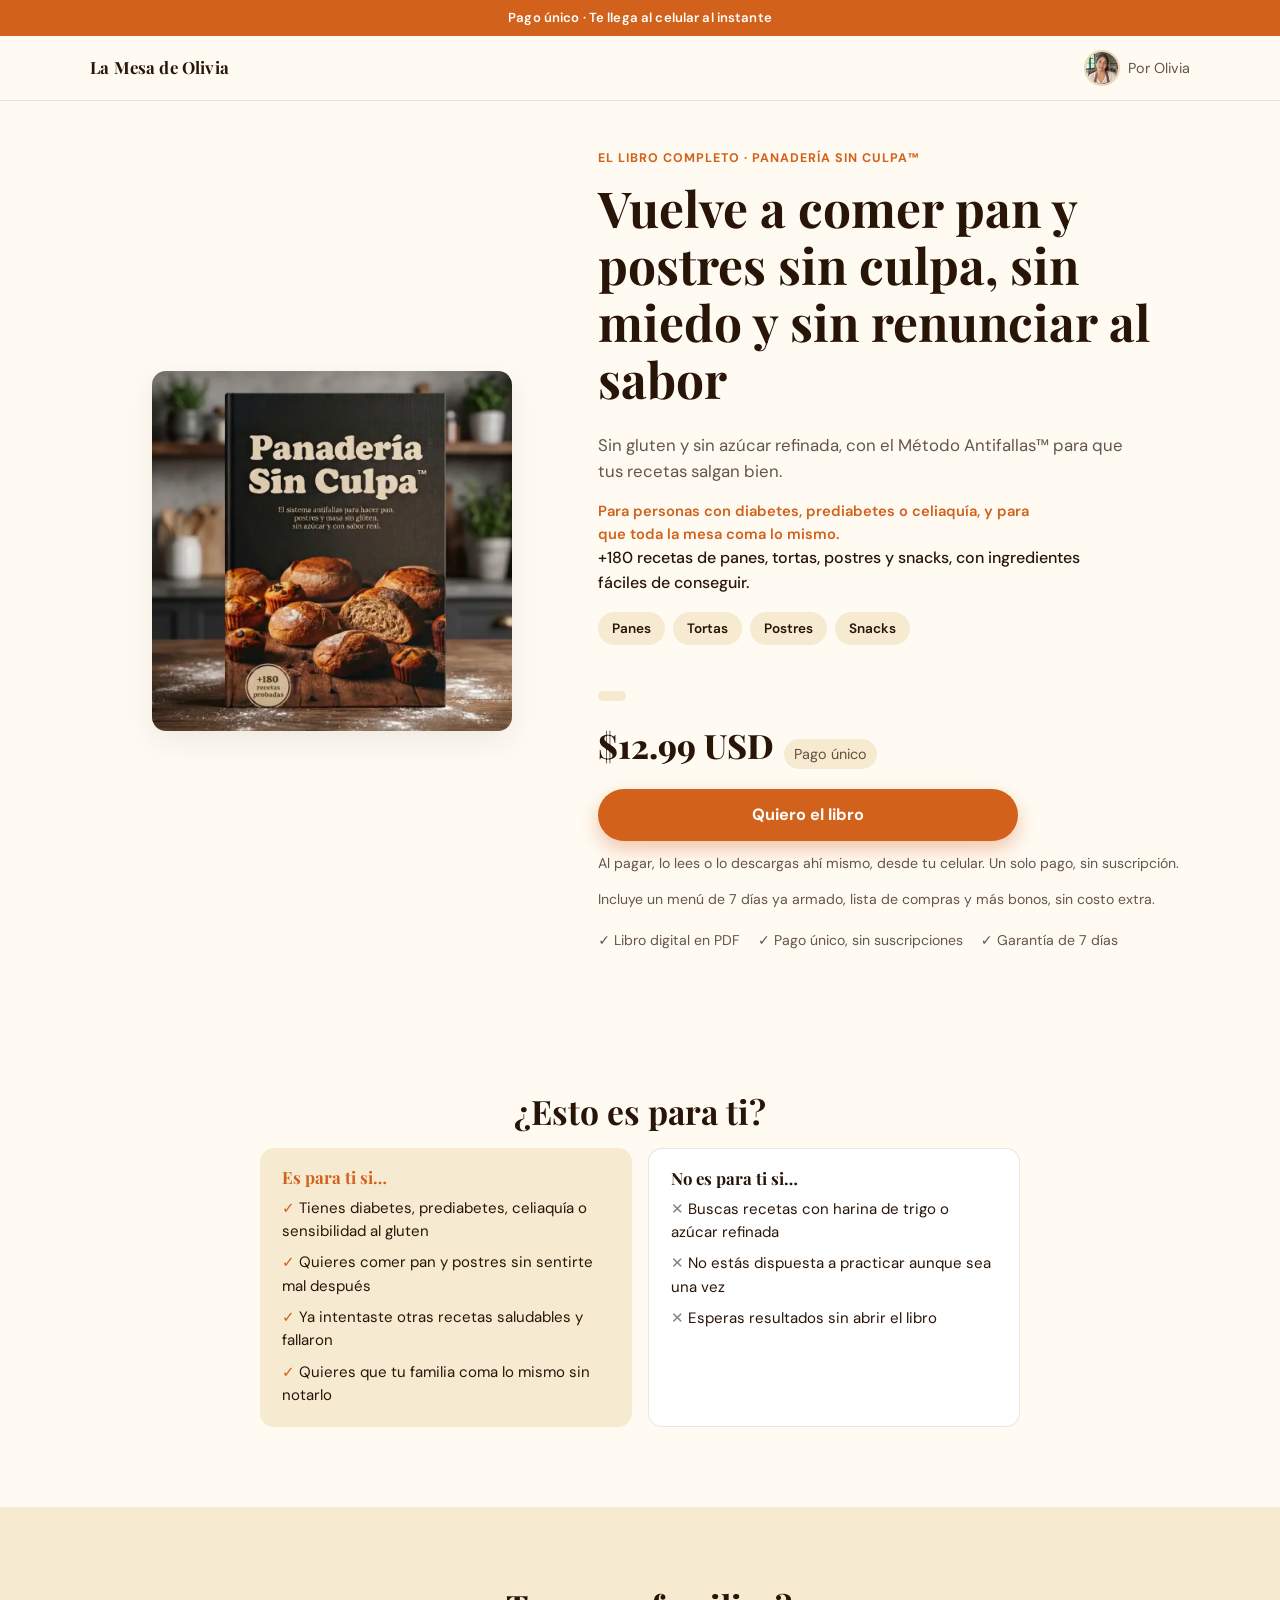
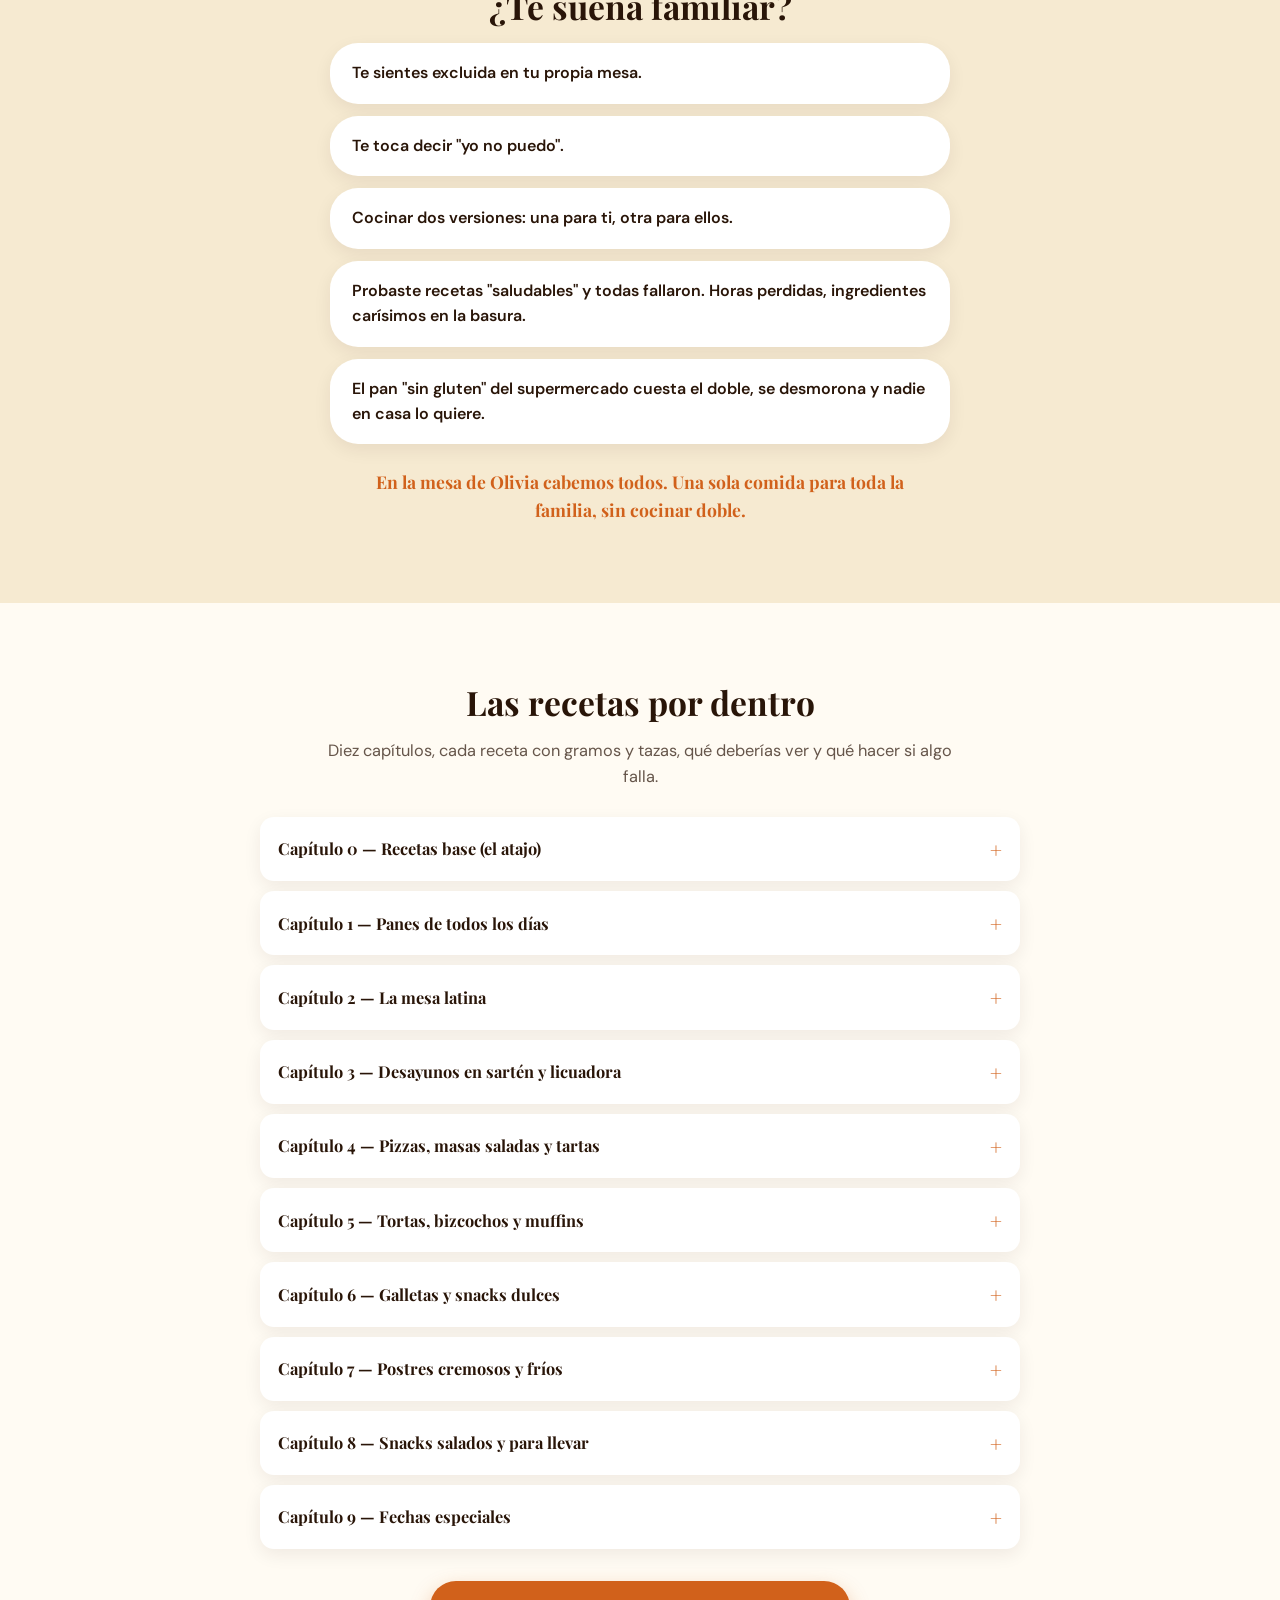
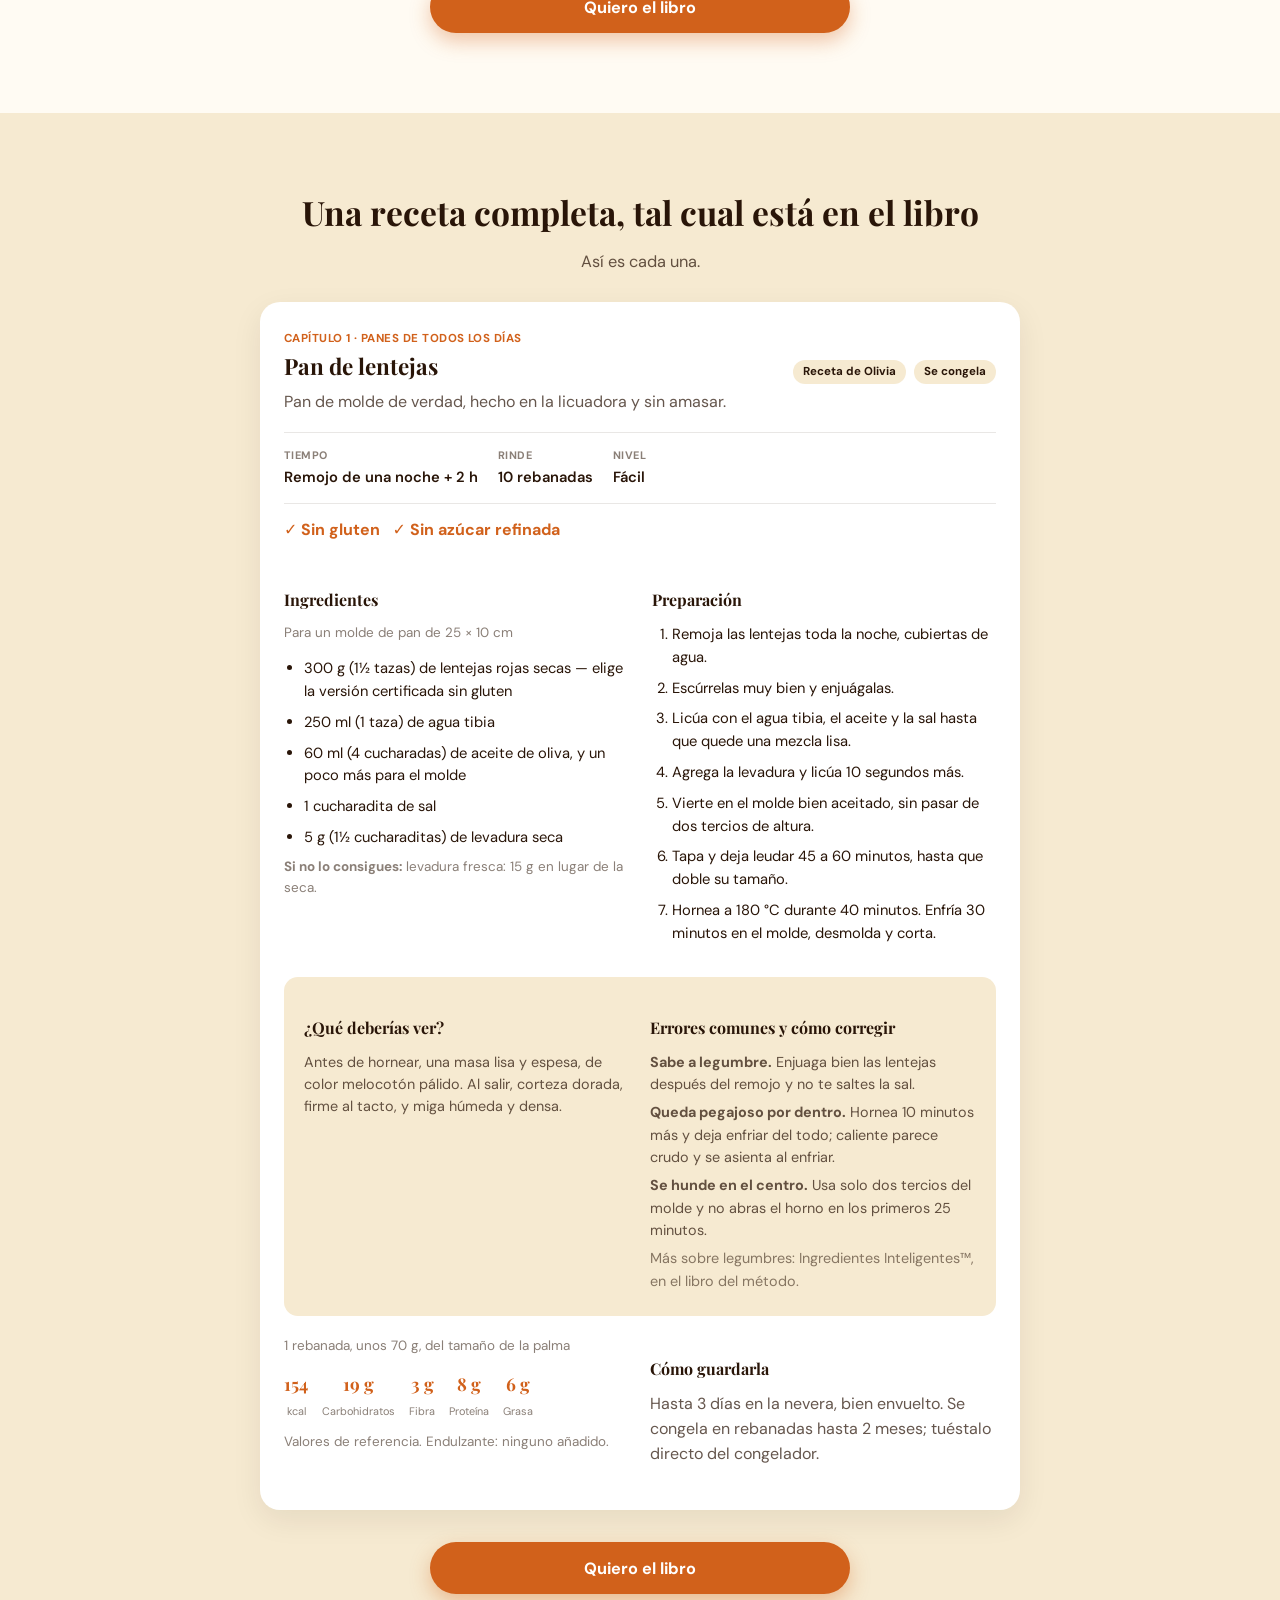
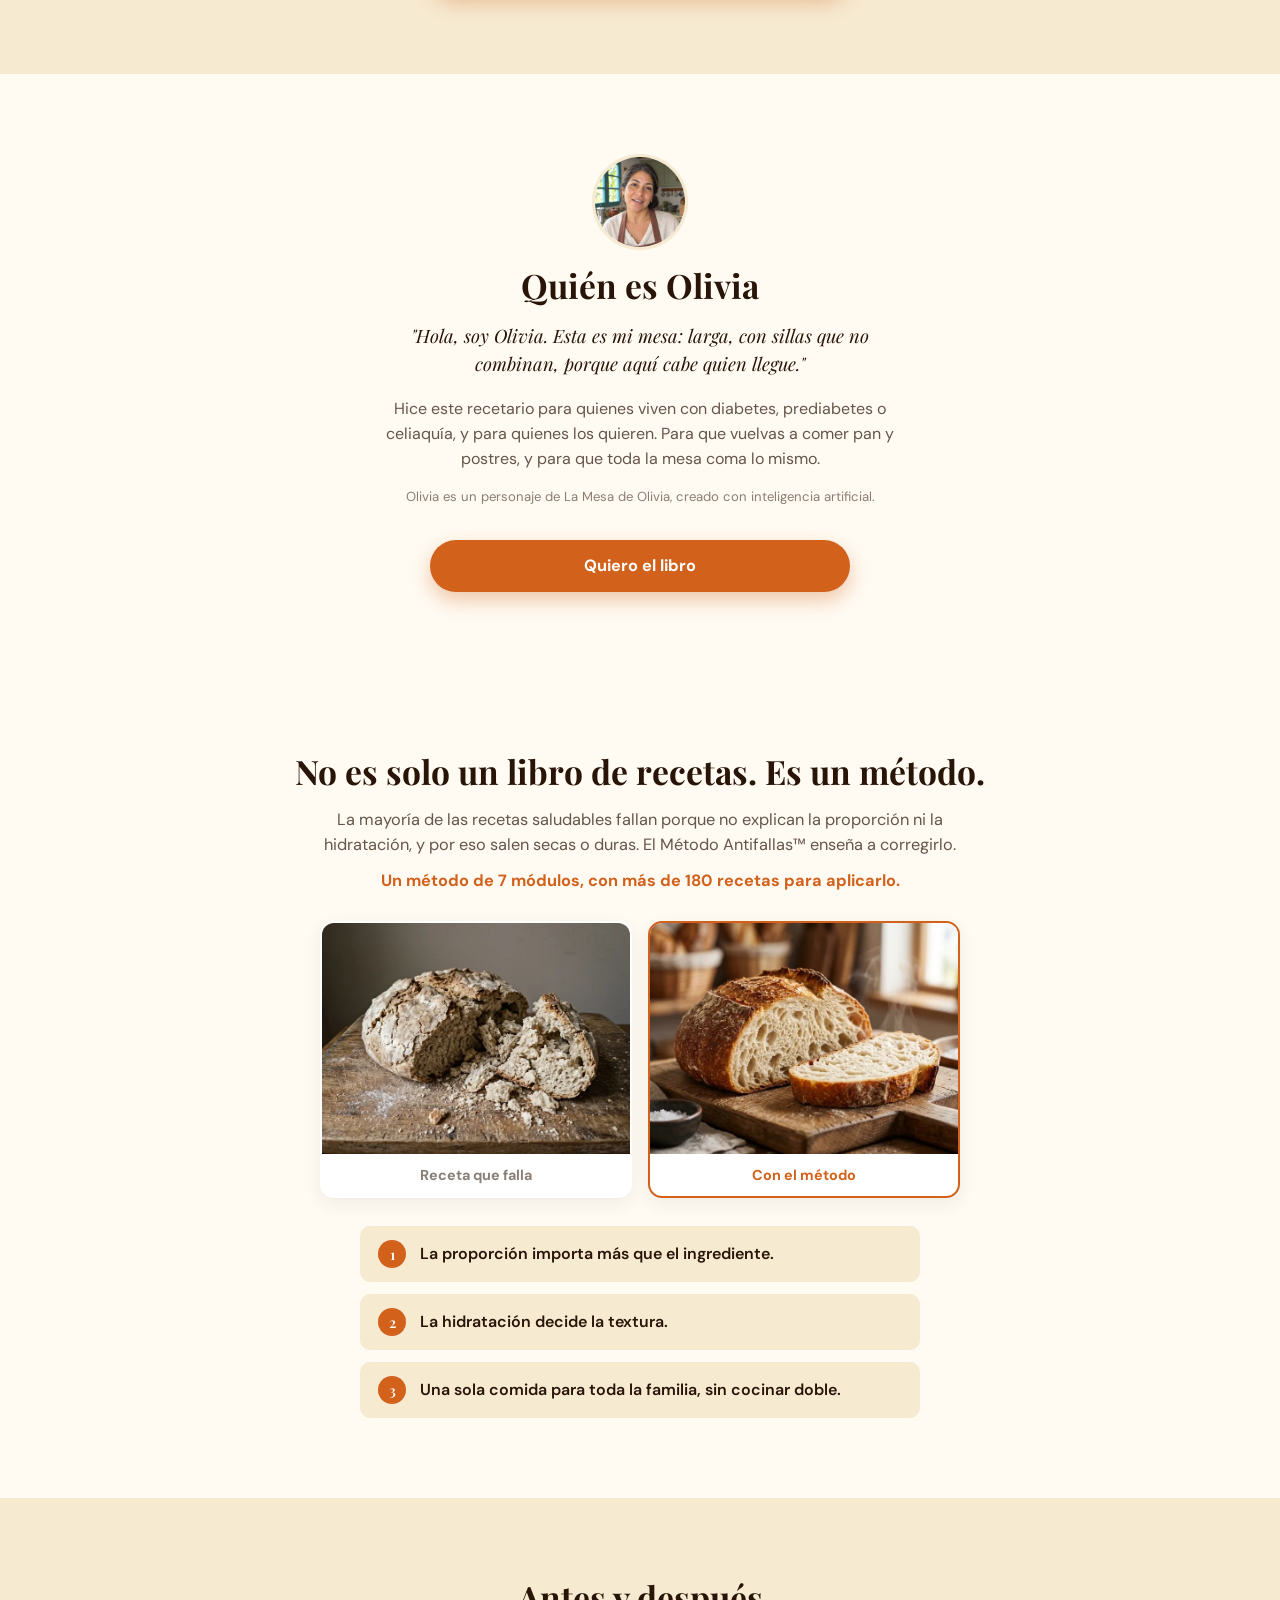
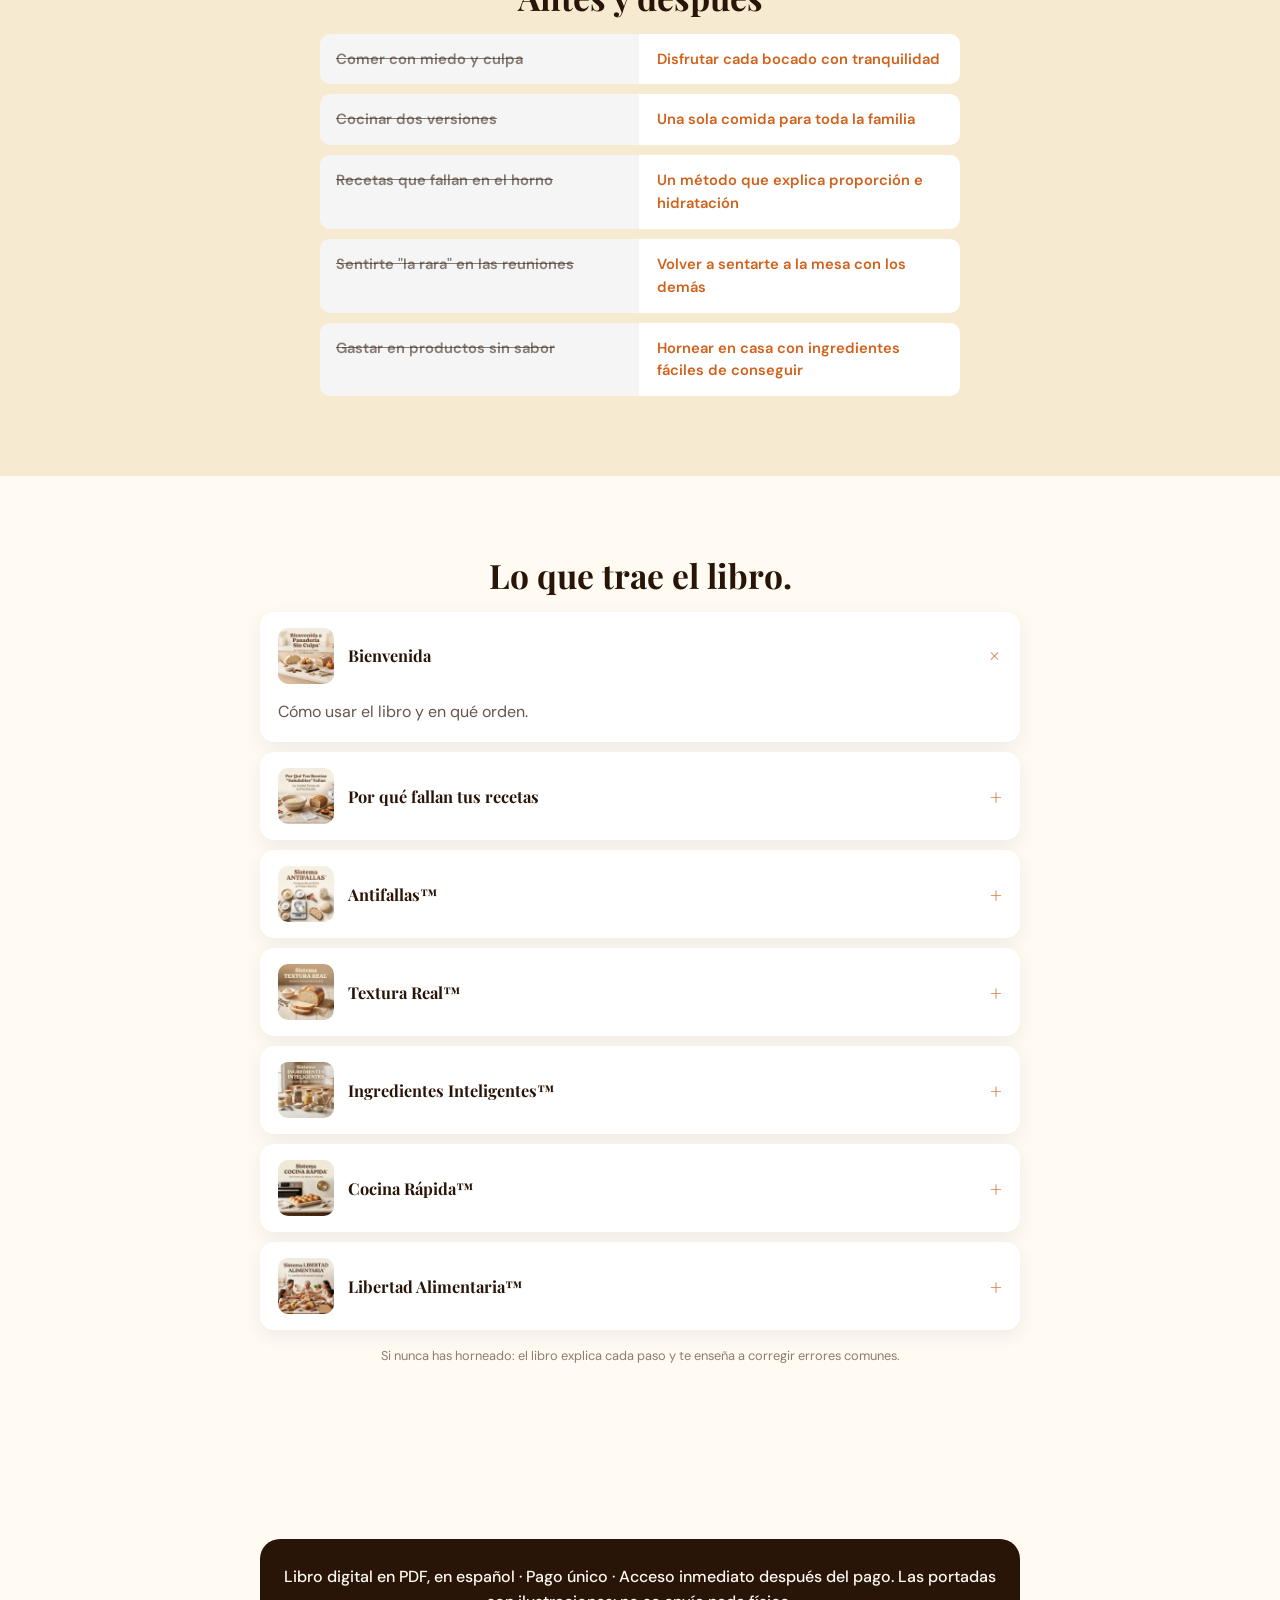
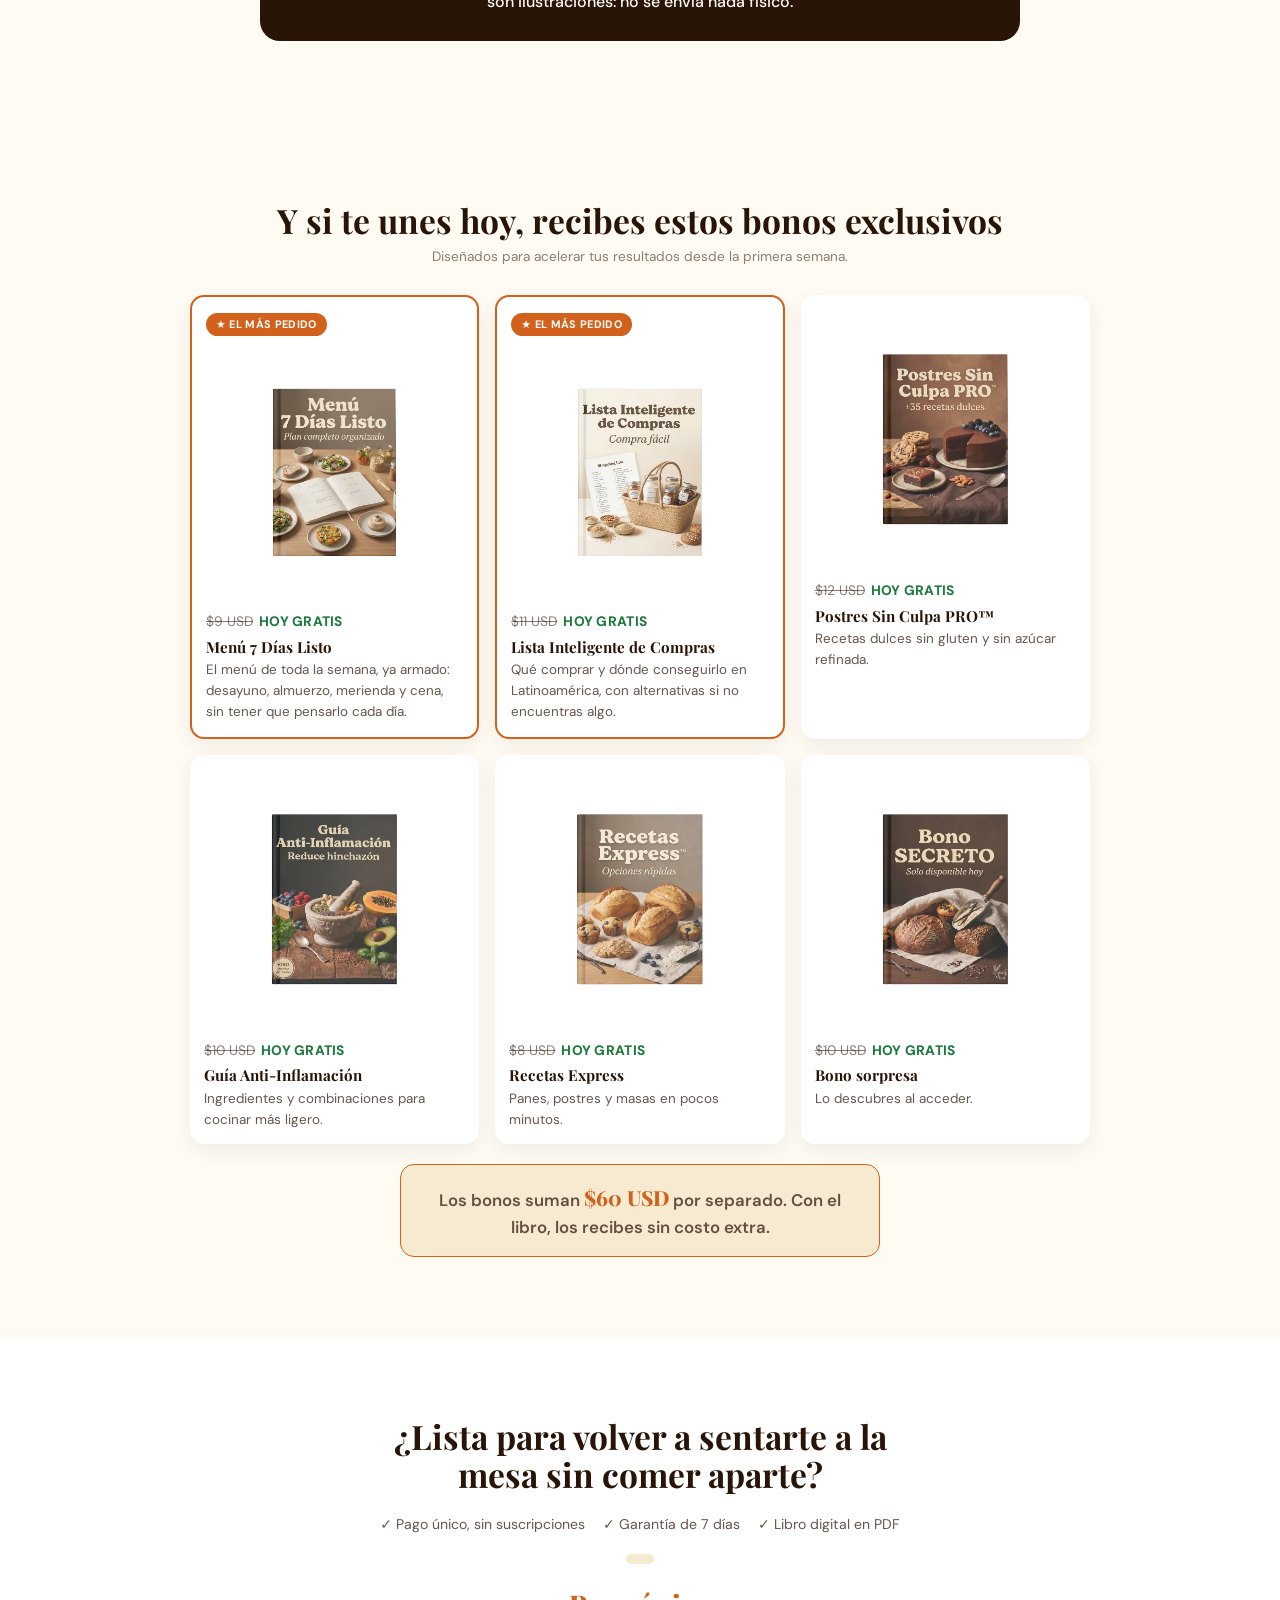
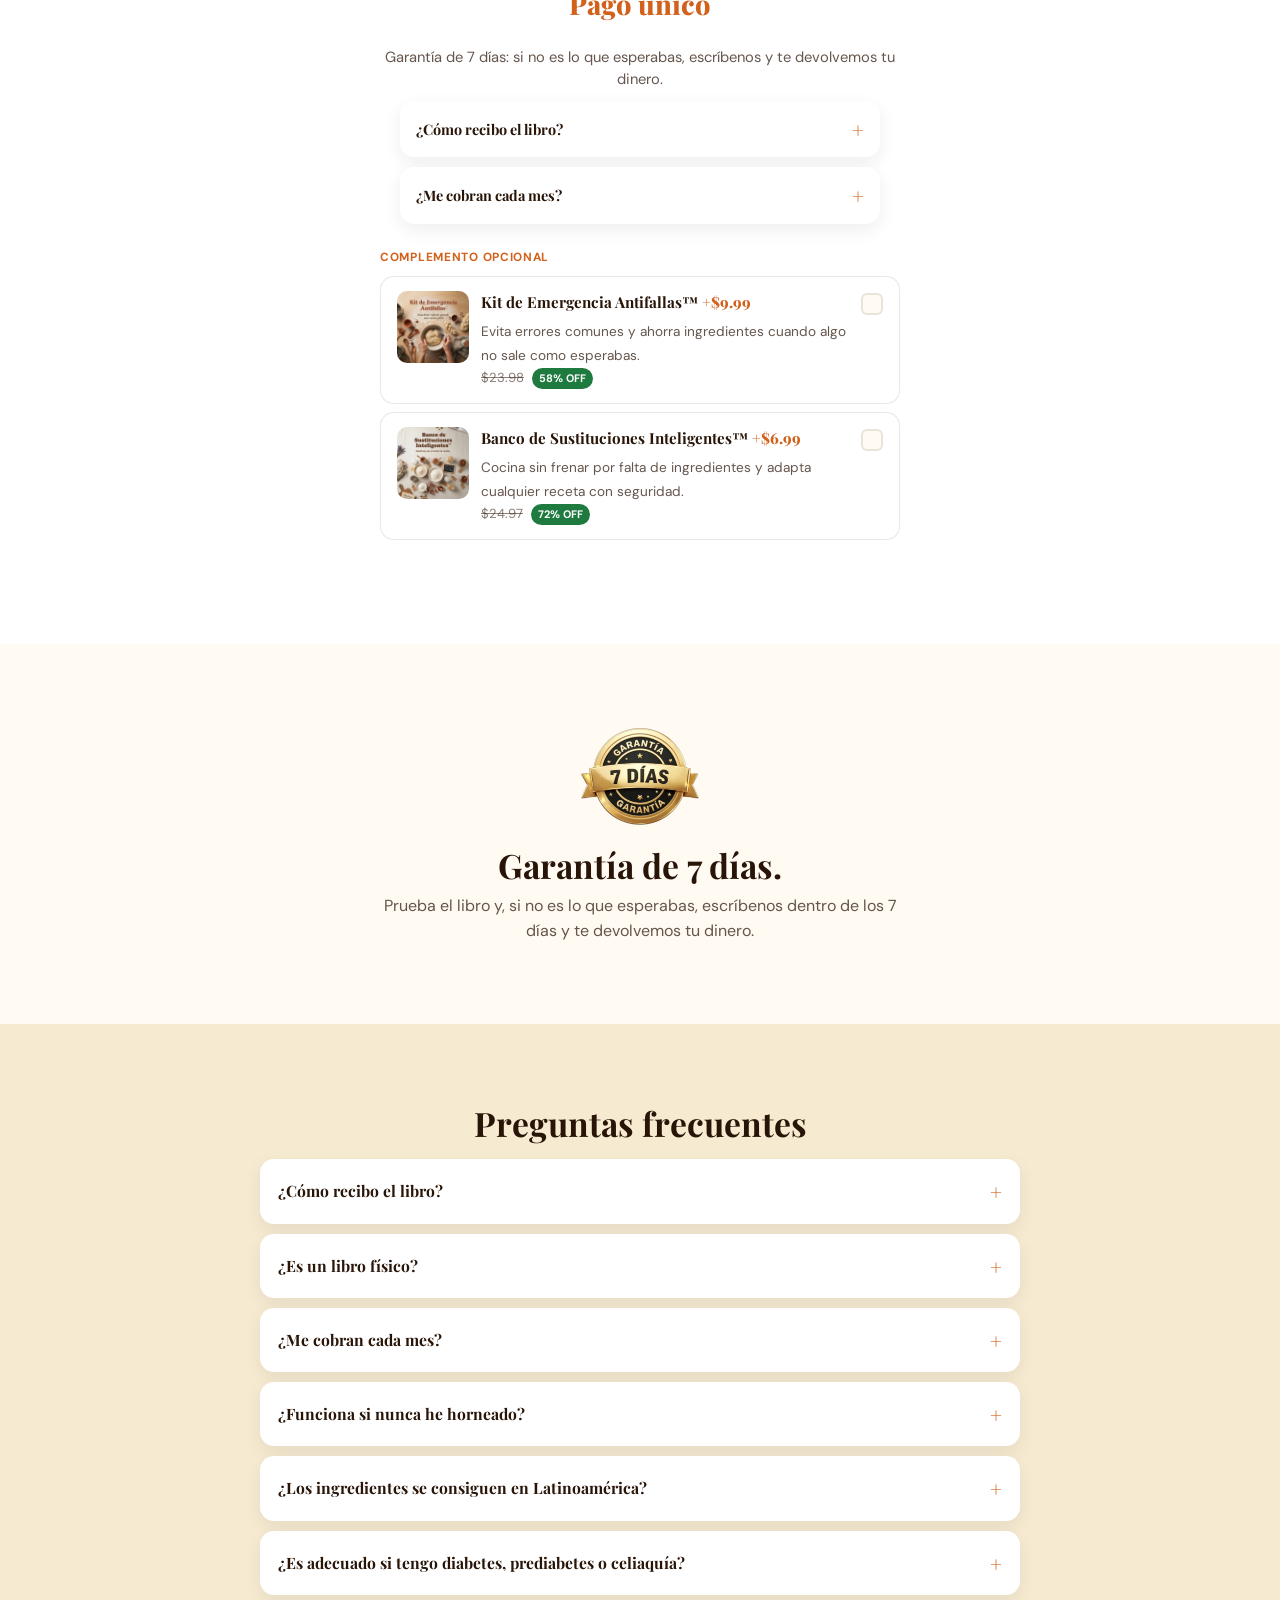
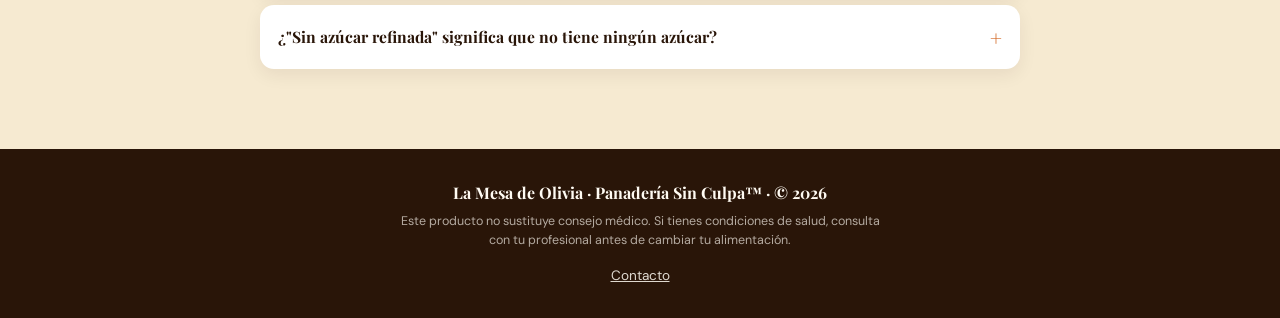
==== index.html @ 359f6a6d "Ajustes pedidos por Alejandra: quitar cifras y FAQ de salud del checkout, agregar barra superior - S" ====
<!-- molde Carmencita D1-D8 · 2026-11-11 -->
<!doctype html>
<html lang="es">
<head>
<meta charset="UTF-8">
<meta name="viewport" content="width=device-width, initial-scale=1, viewport-fit=cover">
<title>Panadería Sin Culpa™ — Vuelve a comer pan y postres sin culpa, sin miedo</title>
<meta name="description" content="Libro digital Panadería Sin Culpa™: el Método Antifallas™ para hacer pan, masas y postres sin gluten y sin azúcar refinada. +180 recetas, acceso inmediato, pago único de $12.99 USD.">
<link rel="preconnect" href="https://fonts.googleapis.com">
<link rel="preconnect" href="https://fonts.gstatic.com" crossorigin>
<link href="https://fonts.googleapis.com/css2?family=Playfair+Display:wght@600;700;800&family=DM+Sans:wght@400;500;600;700&display=swap" rel="stylesheet">
<link rel="stylesheet" href="css/styles.css">
</head>
<body>

<a class="skip-link" href="#main">Saltar al contenido</a>

<!-- BARRA SUPERIOR -->
<div class="top-bar">
  <div class="wrap">
    <span>Pago único · Te llega al celular al instante</span>
  </div>
</div>

<!-- A. ENCABEZADO -->
<header class="site-header">
  <div class="wrap header-inner">
    <div class="brand">
      <span class="brand-name">La Mesa de Olivia</span>
    </div>
    <div class="author-chip">
      <img src="images/olivia.webp" alt="Olivia, autora de Panadería Sin Culpa™" width="40" height="40" class="author-photo">
      <span>Por Olivia</span>
    </div>
  </div>
</header>

<main id="main">

  <!-- B. PRIMERA PANTALLA -->
  <section class="hero">
    <div class="wrap hero-grid">
      <div class="hero-text-top">
        <p class="eyebrow">EL LIBRO COMPLETO · Panadería Sin Culpa™</p>
        <h1>Vuelve a comer pan y postres sin culpa, sin miedo y sin renunciar al sabor</h1>
        <p class="hero-sub">Sin gluten y sin azúcar refinada, con el Método Antifallas™ para que tus recetas salgan bien.</p>
        <p class="hero-named">Para personas con diabetes, prediabetes o celiaquía, y para que toda la mesa coma lo mismo.</p>
        <p class="hero-line">+180 recetas de panes, tortas, postres y snacks, con ingredientes fáciles de conseguir.</p>
        <ul class="tag-row" aria-label="Tipos de recetas incluidas">
          <li>Panes</li>
          <li>Tortas</li>
          <li>Postres</li>
          <li>Snacks</li>
        </ul>
      </div>

      <div class="hero-media">
        <img src="images/portada-producto-v2.webp" alt="Portada del libro digital Panadería Sin Culpa™" width="900" height="900" class="hero-cover" fetchpriority="high">
      </div>

      <div class="hero-text-bottom">
        <p class="launch-badge" id="launchBadge" hidden></p>
        <div class="price-row">
          <span class="price" id="priceDisplay">$12.99 USD</span>
          <span class="price-note">Pago único</span>
        </div>

        <a href="#comprar" class="btn btn-primary btn-large js-cta" data-cta="hero">Quiero el libro</a>
        <p class="micro-note micro-note--delivery">Al pagar, lo lees o lo descargas ahí mismo, desde tu celular. Un solo pago, sin suscripción.</p>
        <p class="micro-note">Incluye un menú de 7 días ya armado, lista de compras y más bonos, sin costo extra.</p>

        <ul class="trust-strip">
          <li>✓ Libro digital en PDF</li>
          <li>✓ Pago único, sin suscripciones</li>
          <li>✓ Garantía de 7 días</li>
        </ul>
      </div>
    </div>
  </section>

  <!-- Barra fija móvil -->
  <div class="sticky-bar" id="stickyBar" hidden>
    <span class="sticky-price" id="stickyPriceDisplay">$12.99 USD</span>
    <a href="#comprar" class="btn btn-primary js-cta" data-cta="sticky-bar">Quiero el libro</a>
  </div>

  <!-- ¿TE SUENA FAMILIAR? -->
  <!-- ES PARA TI SI / NO ES PARA TI SI -->
  <section class="section" id="fit-check" aria-labelledby="fit-check-title">
    <div class="wrap">
      <h2 id="fit-check-title">¿Esto es para ti?</h2>
      <div class="fit-grid">
        <div class="fit-card fit-card--yes">
          <h3>Es para ti si…</h3>
          <ul>
            <li>Tienes diabetes, prediabetes, celiaquía o sensibilidad al gluten</li>
            <li>Quieres comer pan y postres sin sentirte mal después</li>
            <li>Ya intentaste otras recetas saludables y fallaron</li>
            <li>Quieres que tu familia coma lo mismo sin notarlo</li>
          </ul>
        </div>
        <div class="fit-card fit-card--no">
          <h3>No es para ti si…</h3>
          <ul>
            <li>Buscas recetas con harina de trigo o azúcar refinada</li>
            <li>No estás dispuesta a practicar aunque sea una vez</li>
            <li>Esperas resultados sin abrir el libro</li>
          </ul>
        </div>
      </div>
    </div>
  </section>

  <section class="section section-sand" id="familiar" aria-labelledby="familiar-title">
    <div class="wrap">
      <h2 id="familiar-title">¿Te suena familiar?</h2>
      <ul class="familiar-list">
        <li>Te sientes excluida en tu propia mesa.</li>
        <li>Te toca decir "yo no puedo".</li>
        <li>Cocinar dos versiones: una para ti, otra para ellos.</li>
        <li>Probaste recetas "saludables" y todas fallaron. Horas perdidas, ingredientes carísimos en la basura.</li>
        <li>El pan "sin gluten" del supermercado cuesta el doble, se desmorona y nadie en casa lo quiere.</li>
      </ul>
      <p class="familiar-closing">En la mesa de Olivia cabemos todos. Una sola comida para toda la familia, sin cocinar doble.</p>
    </div>
  </section>

  <!-- C. LAS RECETAS POR DENTRO -->
  <section class="section" id="dentro" aria-labelledby="dentro-title">
    <div class="wrap">
      <h2 id="dentro-title">Las recetas por dentro</h2>
      <p class="lede">Diez capítulos, cada receta con gramos y tazas, qué deberías ver y qué hacer si algo falla.</p>
      <div class="accordion" id="capitulosAccordion">
        <details class="accordion-item">
          <summary><span>Capítulo 0 — Recetas base (el atajo)</span></summary>
          <p>Masa base de pan, de pizza, de torta, de galleta.</p>
        </details>
        <details class="accordion-item">
          <summary><span>Capítulo 1 — Panes de todos los días</span></summary>
          <p>Pan de molde suave, pan de lentejas, pan de garbanzo, pan de brócoli, pan de hamburguesa.</p>
        </details>
        <details class="accordion-item">
          <summary><span>Capítulo 2 — La mesa latina</span></summary>
          <p>Arepa de queso y linaza, pandebono, almojábana, buñuelo horneado, tortilla de yuca.</p>
        </details>
        <details class="accordion-item">
          <summary><span>Capítulo 3 — Desayunos en sartén y licuadora</span></summary>
          <p>Panqueques de yogur, waffles de fresa y banano, crepas de avena, tostadas francesas.</p>
        </details>
        <details class="accordion-item">
          <summary><span>Capítulo 4 — Pizzas, masas saladas y tartas</span></summary>
          <p>Pizza de arroz integral, pizza de coliflor, focaccia de romero, quiche de espinaca y queso.</p>
        </details>
        <details class="accordion-item">
          <summary><span>Capítulo 5 — Tortas, bizcochos y muffins</span></summary>
          <p>Torta de vainilla y almendra, torta de chocolate esponjosa, brownie de aguacate, muffins de arándanos.</p>
        </details>
        <details class="accordion-item">
          <summary><span>Capítulo 6 — Galletas y snacks dulces</span></summary>
          <p>Galletas de avena y canela, alfajores sin azúcar, trufas de chocolate, barras de granola crocantes.</p>
        </details>
        <details class="accordion-item">
          <summary><span>Capítulo 7 — Postres cremosos y fríos</span></summary>
          <p>Flan de vainilla sin azúcar, cheesecake horneado, mousse de maracuyá, arroz con leche, panna cotta de vainilla.</p>
        </details>
        <details class="accordion-item">
          <summary><span>Capítulo 8 — Snacks salados y para llevar</span></summary>
          <p>Palitos de queso y ajo, crackers de semillas, nuggets de pollo al horno, pan pita de garbanzo.</p>
        </details>
        <details class="accordion-item">
          <summary><span>Capítulo 9 — Fechas especiales</span></summary>
          <p>Torta de cumpleaños, natilla navideña, buñuelos navideños, rosca de Reyes de naranja, pie de limón sin azúcar.</p>
        </details>
      </div>
      <a href="#comprar" class="btn btn-primary btn-large js-cta repeat-cta" data-cta="block4-recetas">Quiero el libro</a>
    </div>
  </section>

  <!-- UNA RECETA COMPLETA DE MUESTRA -->
  <section class="section section-sand" id="receta-muestra" aria-labelledby="receta-muestra-title">
    <div class="wrap">
      <h2 id="receta-muestra-title">Una receta completa, tal cual está en el libro</h2>
      <p class="lede">Así es cada una.</p>

      <article class="recipe-sample">
        <p class="recipe-sample-chapter">Capítulo 1 · Panes de todos los días</p>
        <div class="recipe-sample-head">
          <h3>Pan de lentejas</h3>
          <div class="recipe-sample-badges">
            <span>Receta de Olivia</span>
            <span>Se congela</span>
          </div>
        </div>
        <p class="recipe-sample-sub">Pan de molde de verdad, hecho en la licuadora y sin amasar.</p>

        <div class="recipe-sample-meta">
          <div><span>Tiempo</span>Remojo de una noche + 2 h</div>
          <div><span>Rinde</span>10 rebanadas</div>
          <div><span>Nivel</span>Fácil</div>
        </div>
        <p class="recipe-sample-tags">✓ Sin gluten &nbsp; ✓ Sin azúcar refinada</p>

        <div class="recipe-sample-cols">
          <div>
            <h4>Ingredientes</h4>
            <p class="recipe-sample-note">Para un molde de pan de 25 × 10 cm</p>
            <ul>
              <li>300 g (1½ tazas) de lentejas rojas secas — elige la versión certificada sin gluten</li>
              <li>250 ml (1 taza) de agua tibia</li>
              <li>60 ml (4 cucharadas) de aceite de oliva, y un poco más para el molde</li>
              <li>1 cucharadita de sal</li>
              <li>5 g (1½ cucharaditas) de levadura seca</li>
            </ul>
            <p class="recipe-sample-note"><strong>Si no lo consigues:</strong> levadura fresca: 15 g en lugar de la seca.</p>
          </div>
          <div>
            <h4>Preparación</h4>
            <ol>
              <li>Remoja las lentejas toda la noche, cubiertas de agua.</li>
              <li>Escúrrelas muy bien y enjuágalas.</li>
              <li>Licúa con el agua tibia, el aceite y la sal hasta que quede una mezcla lisa.</li>
              <li>Agrega la levadura y licúa 10 segundos más.</li>
              <li>Vierte en el molde bien aceitado, sin pasar de dos tercios de altura.</li>
              <li>Tapa y deja leudar 45 a 60 minutos, hasta que doble su tamaño.</li>
              <li>Hornea a 180 °C durante 40 minutos. Enfría 30 minutos en el molde, desmolda y corta.</li>
            </ol>
          </div>
        </div>

        <div class="recipe-sample-callouts">
          <div>
            <h4>¿Qué deberías ver?</h4>
            <p>Antes de hornear, una masa lisa y espesa, de color melocotón pálido. Al salir, corteza dorada, firme al tacto, y miga húmeda y densa.</p>
          </div>
          <div>
            <h4>Errores comunes y cómo corregir</h4>
            <p><strong>Sabe a legumbre.</strong> Enjuaga bien las lentejas después del remojo y no te saltes la sal.</p>
            <p><strong>Queda pegajoso por dentro.</strong> Hornea 10 minutos más y deja enfriar del todo; caliente parece crudo y se asienta al enfriar.</p>
            <p><strong>Se hunde en el centro.</strong> Usa solo dos tercios del molde y no abras el horno en los primeros 25 minutos.</p>
            <p class="recipe-sample-note">Más sobre legumbres: Ingredientes Inteligentes™, en el libro del método.</p>
          </div>
        </div>

        <div class="recipe-sample-footer">
          <div class="recipe-sample-nutrition">
            <p class="recipe-sample-note">1 rebanada, unos 70 g, del tamaño de la palma</p>
            <ul>
              <li><strong>154</strong><span>kcal</span></li>
              <li><strong>19 g</strong><span>Carbohidratos</span></li>
              <li><strong>3 g</strong><span>Fibra</span></li>
              <li><strong>8 g</strong><span>Proteína</span></li>
              <li><strong>6 g</strong><span>Grasa</span></li>
            </ul>
            <p class="recipe-sample-note">Valores de referencia. Endulzante: ninguno añadido.</p>
          </div>
          <div>
            <h4>Cómo guardarla</h4>
            <p>Hasta 3 días en la nevera, bien envuelto. Se congela en rebanadas hasta 2 meses; tuéstalo directo del congelador.</p>
          </div>
        </div>
      </article>

      <a href="#comprar" class="btn btn-primary btn-large js-cta repeat-cta" data-cta="block5-receta-muestra">Quiero el libro</a>
    </div>
  </section>

  <!-- QUIÉN ES OLIVIA -->
  <section class="section" id="quien-es-olivia" aria-labelledby="quien-es-olivia-title">
    <div class="wrap olivia-wrap">
      <img src="images/olivia.webp" alt="Olivia" width="96" height="96" class="olivia-photo" loading="lazy">
      <h2 id="quien-es-olivia-title">Quién es Olivia</h2>
      <p class="olivia-quote">"Hola, soy Olivia. Esta es mi mesa: larga, con sillas que no combinan, porque aquí cabe quien llegue."</p>
      <p>Hice este recetario para quienes viven con diabetes, prediabetes o celiaquía, y para quienes los quieren. Para que vuelvas a comer pan y postres, y para que toda la mesa coma lo mismo.</p>
      <p class="olivia-disclosure">Olivia es un personaje de La Mesa de Olivia, creado con inteligencia artificial.</p>
      <a href="#comprar" class="btn btn-primary btn-large js-cta repeat-cta" data-cta="block6-olivia">Quiero el libro</a>
    </div>
  </section>

  <!-- D. POR QUÉ ESTAS RECETAS SÍ SALEN -->
  <section class="section" id="metodo" aria-labelledby="metodo-title">
    <div class="wrap">
      <h2 id="metodo-title">No es solo un libro de recetas. Es un método.</h2>
      <p class="lede">La mayoría de las recetas saludables fallan porque no explican la proporción ni la hidratación, y por eso salen secas o duras. El Método Antifallas™ enseña a corregirlo.</p>
      <p class="lede method-count">Un método de 7 módulos, con más de 180 recetas para aplicarlo.</p>

      <div class="compare-row">
        <figure class="compare-card">
          <img src="images/pan-malo.webp" alt="Pan seco y denso, resultado típico de una receta que falla" width="700" height="523" loading="lazy">
          <figcaption>Receta que falla</figcaption>
        </figure>
        <figure class="compare-card compare-card--good">
          <img src="images/pan-bueno.webp" alt="Pan esponjoso y con buena miga, resultado del Método Antifallas™" width="700" height="523" loading="lazy">
          <figcaption>Con el método</figcaption>
        </figure>
      </div>

      <ul class="truths-list">
        <li><span class="truths-num">1</span> La proporción importa más que el ingrediente.</li>
        <li><span class="truths-num">2</span> La hidratación decide la textura.</li>
        <li><span class="truths-num">3</span> Una sola comida para toda la familia, sin cocinar doble.</li>
      </ul>
    </div>
  </section>

  <!-- ANTES Y DESPUÉS -->
  <section class="section section-sand" id="antes-despues" aria-labelledby="antes-despues-title">
    <div class="wrap">
      <h2 id="antes-despues-title">Antes y después</h2>
      <ul class="before-after">
        <li>
          <span class="ba-before">Comer con miedo y culpa</span>
          <span class="ba-after">Disfrutar cada bocado con tranquilidad</span>
        </li>
        <li>
          <span class="ba-before">Cocinar dos versiones</span>
          <span class="ba-after">Una sola comida para toda la familia</span>
        </li>
        <li>
          <span class="ba-before">Recetas que fallan en el horno</span>
          <span class="ba-after">Un método que explica proporción e hidratación</span>
        </li>
        <li>
          <span class="ba-before">Sentirte "la rara" en las reuniones</span>
          <span class="ba-after">Volver a sentarte a la mesa con los demás</span>
        </li>
        <li>
          <span class="ba-before">Gastar en productos sin sabor</span>
          <span class="ba-after">Hornear en casa con ingredientes fáciles de conseguir</span>
        </li>
      </ul>
    </div>
  </section>

  <!-- LO QUE TRAE EL LIBRO -->
  <section class="section" id="modulos" aria-labelledby="modulos-title">
    <div class="wrap">
      <h2 id="modulos-title">Lo que trae el libro.</h2>
      <div class="accordion">
        <details class="accordion-item" open>
          <summary>
            <img src="images/modulo-bienvenida.webp" alt="" width="56" height="56" loading="lazy">
            <span>Bienvenida</span>
          </summary>
          <p>Cómo usar el libro y en qué orden.</p>
        </details>
        <details class="accordion-item">
          <summary>
            <img src="images/modulo-por-que-fallan.webp" alt="" width="56" height="56" loading="lazy">
            <span>Por qué fallan tus recetas</span>
          </summary>
          <p>Los errores comunes y por qué no es tu culpa.</p>
        </details>
        <details class="accordion-item">
          <summary>
            <img src="images/modulo-antifallas.webp" alt="" width="56" height="56" loading="lazy">
            <span>Antifallas™</span>
          </summary>
          <p>Los pilares para hacer cualquier receta con más seguridad.</p>
        </details>
        <details class="accordion-item">
          <summary>
            <img src="images/modulo-textura-real.webp" alt="" width="56" height="56" loading="lazy">
            <span>Textura Real™</span>
          </summary>
          <p>La técnica para lograr miga esponjosa y húmeda.</p>
        </details>
        <details class="accordion-item">
          <summary>
            <img src="images/modulo-ingredientes.webp" alt="" width="56" height="56" loading="lazy">
            <span>Ingredientes Inteligentes™</span>
          </summary>
          <p>Qué harinas y endulzantes usar, en qué proporción, y qué se puede cambiar.</p>
        </details>
        <details class="accordion-item">
          <summary>
            <img src="images/modulo-cocina-rapida.webp" alt="" width="56" height="56" loading="lazy">
            <span>Cocina Rápida™</span>
          </summary>
          <p>Recetas en 20 a 40 minutos para días ocupados.</p>
        </details>
        <details class="accordion-item">
          <summary>
            <img src="images/modulo-libertad.webp" alt="" width="56" height="56" loading="lazy">
            <span>Libertad Alimentaria™</span>
          </summary>
          <p>Para que toda tu familia coma lo mismo, sin sentirse excluida.</p>
        </details>
      </div>
      <p class="fine-print">Si nunca has horneado: el libro explica cada paso y te enseña a corregir errores comunes.</p>
    </div>
  </section>

  <!-- F. CAJA DE FORMATO -->
  <section class="section format-box-wrap">
    <div class="wrap">
      <div class="format-box">
        <p>Libro digital en PDF, en español · Pago único · Acceso inmediato después del pago. Las portadas son ilustraciones: no se envía nada físico.</p>
      </div>
    </div>
  </section>

  <!-- G. INCLUYE DE REGALO -->
  <section class="section" id="bonos" aria-labelledby="bonos-title">
    <div class="wrap">
      <h2 id="bonos-title">Y si te unes hoy, recibes estos bonos exclusivos</h2>
      <p class="bonos-subtitle">Diseñados para acelerar tus resultados desde la primera semana.</p>
      <div class="bonus-grid">
        <div class="bonus-card bonus-card--top">
          <span class="bonus-top-tag">★ El más pedido</span>
          <img src="images/bono-2.webp" alt="Portada del bono Menú 7 Días Listo" width="500" height="500" loading="lazy">
          <p class="bonus-price"><span class="bonus-price-strike">$9 USD</span> <span class="bonus-price-free">HOY GRATIS</span></p>
          <h3>Menú 7 Días Listo</h3>
          <p>El menú de toda la semana, ya armado: desayuno, almuerzo, merienda y cena, sin tener que pensarlo cada día.</p>
        </div>
        <div class="bonus-card bonus-card--top">
          <span class="bonus-top-tag">★ El más pedido</span>
          <img src="images/bono-5.webp" alt="Portada del bono Lista Inteligente de Compras" width="500" height="500" loading="lazy">
          <p class="bonus-price"><span class="bonus-price-strike">$11 USD</span> <span class="bonus-price-free">HOY GRATIS</span></p>
          <h3>Lista Inteligente de Compras</h3>
          <p>Qué comprar y dónde conseguirlo en Latinoamérica, con alternativas si no encuentras algo.</p>
        </div>
        <div class="bonus-card">
          <img src="images/bono-1.webp" alt="Portada del bono Postres Sin Culpa PRO™" width="500" height="500" loading="lazy">
          <p class="bonus-price"><span class="bonus-price-strike">$12 USD</span> <span class="bonus-price-free">HOY GRATIS</span></p>
          <h3>Postres Sin Culpa PRO™</h3>
          <p>Recetas dulces sin gluten y sin azúcar refinada.</p>
        </div>
        <div class="bonus-card">
          <img src="images/bono-3.webp" alt="Portada del bono Guía Anti-Inflamación" width="500" height="500" loading="lazy">
          <p class="bonus-price"><span class="bonus-price-strike">$10 USD</span> <span class="bonus-price-free">HOY GRATIS</span></p>
          <h3>Guía Anti-Inflamación</h3>
          <p>Ingredientes y combinaciones para cocinar más ligero.</p>
        </div>
        <div class="bonus-card">
          <img src="images/bono-4.webp" alt="Portada del bono Recetas Express" width="500" height="500" loading="lazy">
          <p class="bonus-price"><span class="bonus-price-strike">$8 USD</span> <span class="bonus-price-free">HOY GRATIS</span></p>
          <h3>Recetas Express</h3>
          <p>Panes, postres y masas en pocos minutos.</p>
        </div>
        <div class="bonus-card">
          <img src="images/bono-6.webp" alt="Bono sorpresa" width="500" height="500" loading="lazy">
          <p class="bonus-price"><span class="bonus-price-strike">$10 USD</span> <span class="bonus-price-free">HOY GRATIS</span></p>
          <h3>Bono sorpresa</h3>
          <p>Lo descubres al acceder.</p>
        </div>
      </div>
      <p class="bonus-footer">Los bonos suman <span class="bonus-footer-value">$60 USD</span> por separado. Con el libro, los recibes sin costo extra.</p>
    </div>
  </section>

  <!-- D7: fondo y botón de cierre de la ventana de pago (solo actúan cuando
       el JS activa el modal; si el JS falla, #comprar sigue en su lugar
       normal de la página y el enlace ancla hace scroll como siempre). -->
  <div class="checkout-modal-backdrop" id="checkoutModalBackdrop"></div>

  <!-- I. LISTO PARA EMPEZAR -->
  <section class="section section-buy" id="comprar" aria-labelledby="comprar-title">
    <button type="button" class="checkout-modal-close" id="checkoutModalClose" aria-label="Cerrar ventana de pago">✕</button>
    <div class="wrap buy-wrap">
      <div class="checkout-modal-header">
        <img src="images/portada-producto-v2.webp" alt="" width="56" height="56" loading="lazy">
        <span class="checkout-modal-header-text">
          <strong>Panadería Sin Culpa™</strong>
          <span id="modalPriceLine">Libro digital · pago único</span>
        </span>
      </div>
      <h2 id="comprar-title">¿Lista para volver a sentarte a la mesa sin comer aparte?</h2>
      <ul class="trust-strip trust-strip--center">
        <li>✓ Pago único, sin suscripciones</li>
        <li>✓ Garantía de 7 días</li>
        <li>✓ Libro digital en PDF</li>
      </ul>
      <p class="launch-badge" id="launchBadge2" hidden></p>
      <p class="payment-highlight">Pago único</p>
      <a href="#" class="btn btn-primary btn-large js-cta" data-cta="buy-section" id="mainCheckoutLink">Quiero el libro</a>

      <p class="buy-guarantee">Garantía de 7 días: si no es lo que esperabas, escríbenos y te devolvemos tu dinero.</p>
      <div class="accordion accordion-faq accordion-faq--mini">
        <details class="accordion-item">
          <summary><span>¿Cómo recibo el libro?</span></summary>
          <p>Después de que Whop confirma tu pago, puedes leer o descargar el PDF ahí mismo, en el mismo navegador — incluso desde el navegador interno de Instagram. Si tienes algún problema, escríbenos con tu comprobante de compra.</p>
        </details>
        <details class="accordion-item">
          <summary><span>¿Me cobran cada mes?</span></summary>
          <p>No. Es un pago único de $12.99 USD.</p>
        </details>
      </div>

      <div class="addon-offers">
        <p class="addon-eyebrow">Complemento opcional</p>

        <label class="addon-card">
          <input type="checkbox" class="addon-checkbox" id="addon1" data-price="9.99" data-regular="23.98" data-name="Kit de Emergencia Antifallas™">
          <span class="addon-card-row">
            <img src="images/addon-emergencia-thumb.webp" alt="" class="addon-card-thumb" width="300" height="300" loading="lazy">
            <span class="addon-card-body">
              <span class="addon-card-title">Kit de Emergencia Antifallas™ <span class="addon-price-final">+$9.99</span></span>
              <span class="addon-card-desc">Evita errores comunes y ahorra ingredientes cuando algo no sale como esperabas.</span>
              <span class="addon-card-foot">
                <span class="addon-price-strike">$23.98</span>
                <span class="addon-badge">58% OFF</span>
              </span>
            </span>
            <span class="addon-check" aria-hidden="true"></span>
          </span>
        </label>
        <p class="addon-confirm" id="addonConfirm1" hidden>✓ Añadido a tu pedido — <span></span></p>

        <label class="addon-card">
          <input type="checkbox" class="addon-checkbox" id="addon2" data-price="6.99" data-regular="24.97" data-name="Banco de Sustituciones Inteligentes™">
          <span class="addon-card-row">
            <img src="images/addon-sustituciones-thumb.webp" alt="" class="addon-card-thumb" width="300" height="300" loading="lazy">
            <span class="addon-card-body">
              <span class="addon-card-title">Banco de Sustituciones Inteligentes™ <span class="addon-price-final">+$6.99</span></span>
              <span class="addon-card-desc">Cocina sin frenar por falta de ingredientes y adapta cualquier receta con seguridad.</span>
              <span class="addon-card-foot">
                <span class="addon-price-strike">$24.97</span>
                <span class="addon-badge">72% OFF</span>
              </span>
            </span>
            <span class="addon-check" aria-hidden="true"></span>
          </span>
        </label>
        <p class="addon-confirm" id="addonConfirm2" hidden>✓ Añadido a tu pedido — <span></span></p>

        <p class="addon-total" id="addonTotal" hidden>Total de adicionales: <strong id="addonTotalValue">$0.00 USD</strong></p>
      </div>

      <div id="whopEmbedContainer" class="whop-embed-container"></div>
    </div>
  </section>

  <!-- Testimonios: oculto hasta tener al menos 3 reales -->
  <section class="section" id="testimonios" hidden aria-labelledby="testimonios-title">
    <div class="wrap">
      <h2 id="testimonios-title">Lo que dicen quienes ya lo probaron</h2>
      <ul class="testimonial-grid" id="testimonialGrid"></ul>
    </div>
  </section>

  <!-- H. GARANTÍA -->
  <section class="section" id="garantia-section" aria-labelledby="garantia-title">
    <div class="wrap guarantee-wrap">
      <img src="images/garantia.webp" alt="Sello de garantía de 7 días" width="160" height="138" class="guarantee-seal" loading="lazy">
      <div>
        <h2 id="garantia-title">Garantía de 7 días.</h2>
        <p>Prueba el libro y, si no es lo que esperabas, escríbenos dentro de los 7 días y te devolvemos tu dinero.</p>
      </div>
    </div>
  </section>

  <!-- J. PREGUNTAS FRECUENTES -->
  <section class="section section-sand" id="faq" aria-labelledby="faq-title">
    <div class="wrap">
      <h2 id="faq-title">Preguntas frecuentes</h2>
      <div class="accordion accordion-faq">
        <details class="accordion-item">
          <summary><span>¿Cómo recibo el libro?</span></summary>
          <p>Después de que Whop confirma tu pago, puedes leer o descargar el PDF ahí mismo, en el mismo navegador — incluso desde el navegador interno de Instagram. Si tienes algún problema, escríbenos con tu comprobante de compra.</p>
        </details>
        <details class="accordion-item">
          <summary><span>¿Es un libro físico?</span></summary>
          <p>No. Es un libro digital en PDF, en español. No se envía nada físico.</p>
        </details>
        <details class="accordion-item">
          <summary><span>¿Me cobran cada mes?</span></summary>
          <p>No. Es un pago único de $12.99 USD.</p>
        </details>
        <details class="accordion-item">
          <summary><span>¿Funciona si nunca he horneado?</span></summary>
          <p>Sí. El libro explica cada paso y te enseña a corregir errores comunes.</p>
        </details>
        <details class="accordion-item">
          <summary><span>¿Los ingredientes se consiguen en Latinoamérica?</span></summary>
          <p>Las recetas usan ingredientes que se encuentran en supermercados y tiendas naturistas, y el libro trae alternativas.</p>
        </details>
        <details class="accordion-item">
          <summary><span>¿Es adecuado si tengo diabetes, prediabetes o celiaquía?</span></summary>
          <p>Las recetas no llevan azúcar refinada y hay opciones sin gluten, pero este libro no es consejo médico. Si tienes diabetes, celiaquía u otra condición, consulta con tu médico o nutricionista. Si tienes celiaquía, revisa que cada ingrediente esté certificado sin gluten.</p>
        </details>
        <details class="accordion-item">
          <summary><span>¿"Sin azúcar refinada" significa que no tiene ningún azúcar?</span></summary>
          <p>No. Las frutas y otros ingredientes pueden aportar azúcares naturales; las recetas no llevan azúcar refinada.</p>
        </details>
      </div>
    </div>
  </section>

</main>

<!-- K. PIE DE PÁGINA -->
<footer class="site-footer">
  <div class="wrap footer-inner">
    <p class="footer-brand">La Mesa de Olivia · Panadería Sin Culpa™ · © 2026</p>
    <p class="footer-health">Este producto no sustituye consejo médico. Si tienes condiciones de salud, consulta con tu profesional antes de cambiar tu alimentación.</p>
    <nav class="footer-links" aria-label="Enlaces legales">
      <a href="#" id="termsLink">Términos</a>
      <a href="#" id="privacyLink">Privacidad</a>
      <a href="#" id="contactLink" hidden>Contacto</a>
    </nav>
  </div>
</footer>

<script src="js/script.js" defer></script>
</body>
</html>
---- css/styles.css ----
/* ============ Design tokens (colores exactos tomados de la página actual) ============ */
:root {
  --color-bg: #fffbf3;
  --color-sand: #f6ead1;
  --color-sand-deep: #ebd8ba;
  --color-ink: #291508;
  --color-ink-soft: rgba(41, 21, 8, 0.72);
  --color-ink-faint: rgba(41, 21, 8, 0.55);
  --color-primary: #d1611b;
  --color-primary-dark: #b34f13;
  --color-card: #ffffff;
  --color-border: rgba(41, 21, 8, 0.1);

  --font-display: "Playfair Display", Georgia, serif;
  --font-body: "DM Sans", system-ui, -apple-system, sans-serif;

  --radius-lg: 20px;
  --radius-md: 14px;
  --radius-sm: 10px;
  --shadow-soft: 0 10px 30px rgba(41, 21, 8, 0.08);
  --shadow-card: 0 6px 18px rgba(41, 21, 8, 0.07);

  --container: 1140px;
}

* { box-sizing: border-box; }
html { scroll-behavior: smooth; }

body {
  margin: 0;
  background: var(--color-bg);
  color: var(--color-ink);
  font-family: var(--font-body);
  font-size: 16px;
  line-height: 1.55;
  -webkit-font-smoothing: antialiased;
  overflow-x: hidden;
}

img { max-width: 100%; display: block; height: auto; }

h1, h2, h3 {
  font-family: var(--font-display);
  color: var(--color-ink);
  line-height: 1.15;
  margin: 0 0 0.5em;
}

h1 { font-size: clamp(1.9rem, 5vw, 2.9rem); font-weight: 700; }
h2 { font-size: clamp(1.5rem, 3.6vw, 2.1rem); font-weight: 700; text-align: center; }
h3 { font-size: 1.05rem; font-weight: 700; }

p { margin: 0 0 1em; color: var(--color-ink-soft); }

a { color: inherit; }

.wrap {
  max-width: var(--container);
  margin: 0 auto;
  padding: 0 20px;
}

.skip-link {
  position: absolute;
  left: -999px;
  top: 0;
  background: var(--color-primary);
  color: #fff;
  padding: 10px 16px;
  z-index: 1000;
  border-radius: 0 0 8px 0;
}
.skip-link:focus { left: 0; }

/* ============ Botones ============ */
.btn {
  display: inline-flex;
  align-items: center;
  justify-content: center;
  gap: 8px;
  border: none;
  border-radius: 999px;
  font-family: var(--font-body);
  font-weight: 700;
  text-decoration: none;
  cursor: pointer;
  transition: transform 0.15s ease, background-color 0.15s ease, box-shadow 0.15s ease;
}
.btn-primary {
  background: var(--color-primary);
  color: #fff;
  min-height: 52px;
  padding: 0 28px;
  font-size: 1.02rem;
  box-shadow: 0 8px 20px rgba(209, 97, 27, 0.35);
}
.btn-primary:hover,
.btn-primary:focus-visible { background: var(--color-primary-dark); transform: translateY(-1px); }
.btn-large { width: 100%; max-width: 420px; }
.repeat-cta { display: flex; margin: 32px auto 0; }

/* ============ Barra superior ============ */
.top-bar {
  background: var(--color-primary);
  color: #fff;
}
.top-bar .wrap {
  padding: 8px 20px;
  text-align: center;
  font-size: 0.82rem;
  font-weight: 600;
  letter-spacing: 0.01em;
}

/* ============ Header ============ */
.site-header {
  background: var(--color-bg);
  border-bottom: 1px solid var(--color-border);
}
.header-inner {
  display: flex;
  align-items: center;
  justify-content: space-between;
  padding: 14px 20px;
}
.brand-name {
  font-family: var(--font-display);
  font-weight: 700;
  font-size: 1.05rem;
  letter-spacing: 0.01em;
}
.author-chip {
  display: flex;
  align-items: center;
  gap: 8px;
  font-size: 0.9rem;
  color: var(--color-ink-soft);
}
.author-photo {
  width: 36px;
  height: 36px;
  border-radius: 50%;
  object-fit: cover;
  border: 2px solid var(--color-sand-deep);
}

/* ============ Hero ============ */
.hero { padding: 28px 0 36px; }
.hero-grid {
  display: grid;
  grid-template-areas: "media" "top" "bottom";
  gap: 24px;
}
.hero-text-top { grid-area: top; }
.hero-media { grid-area: media; display: flex; justify-content: center; }
.hero-text-bottom { grid-area: bottom; }
.hero-cover {
  width: 220px;
  max-width: 60vw;
  border-radius: var(--radius-md);
  box-shadow: var(--shadow-soft);
}
.hero-text-top, .hero-text-bottom { text-align: center; }

.eyebrow {
  font-size: 0.78rem;
  font-weight: 700;
  letter-spacing: 0.08em;
  text-transform: uppercase;
  color: var(--color-primary);
  margin-bottom: 10px;
}

.hero-sub {
  font-size: 1.05rem;
  max-width: 46ch;
  margin-left: auto;
  margin-right: auto;
}

.hero-named {
  font-size: 0.92rem;
  font-weight: 600;
  color: var(--color-primary);
  max-width: 46ch;
  margin: 6px auto 0;
}

.hero-line {
  font-weight: 500;
  color: var(--color-ink);
  max-width: 44ch;
  margin-left: auto;
  margin-right: auto;
}

.tag-row {
  list-style: none;
  display: flex;
  flex-wrap: wrap;
  justify-content: center;
  gap: 8px;
  padding: 0;
  margin: 4px 0 20px;
}
.tag-row li {
  background: var(--color-sand);
  color: var(--color-ink);
  font-size: 0.85rem;
  font-weight: 600;
  padding: 6px 14px;
  border-radius: 999px;
}

.price-row {
  display: flex;
  align-items: baseline;
  justify-content: center;
  gap: 10px;
  margin-bottom: 18px;
  flex-wrap: wrap;
}
.price {
  font-family: var(--font-display);
  font-weight: 800;
  font-size: 2.1rem;
  color: var(--color-ink);
}
.price--large { font-size: 2.6rem; }
.price-regular {
  font-size: 1.1rem;
  text-decoration: line-through;
  color: var(--color-ink-faint);
  margin-right: 4px;
}
.price-note {
  font-size: 0.9rem;
  color: var(--color-ink-soft);
  background: var(--color-sand);
  padding: 4px 10px;
  border-radius: 999px;
}

.micro-note {
  font-size: 0.88rem;
  color: var(--color-ink-soft);
  margin-top: 12px;
}

.trust-strip {
  list-style: none;
  display: flex;
  flex-direction: column;
  gap: 8px;
  padding: 0;
  margin: 20px 0 0;
  font-size: 0.88rem;
  color: var(--color-ink-soft);
}
.trust-strip--center {
  flex-direction: row;
  flex-wrap: wrap;
  justify-content: center;
  align-items: center;
  column-gap: 10px;
  row-gap: 6px;
  margin-bottom: 18px;
  font-size: 0.78rem;
}
@media (min-width: 420px) {
  .trust-strip--center { font-size: 0.88rem; column-gap: 16px; }
}

/* ============ Barra fija móvil ============ */
.sticky-bar {
  position: fixed;
  left: 0;
  right: 0;
  bottom: 0;
  z-index: 60;
  background: var(--color-card);
  border-top: 1px solid var(--color-border);
  padding: 10px 16px calc(10px + env(safe-area-inset-bottom));
  display: flex;
  align-items: center;
  justify-content: space-between;
  gap: 12px;
  box-shadow: 0 -8px 24px rgba(41, 21, 8, 0.1);
}
.sticky-bar[hidden] { display: none; }
.sticky-price {
  font-family: var(--font-display);
  font-weight: 800;
  font-size: 1.2rem;
}
.sticky-bar .btn-primary { min-height: 46px; padding: 0 20px; flex: 0 0 auto; }

/* ============ Secciones genéricas ============ */
.section { padding: 56px 0; }
.section-sand { background: var(--color-sand); }
.lede {
  text-align: center;
  max-width: 60ch;
  margin: 0 auto 28px;
  font-size: 1.02rem;
}
.method-count {
  margin-top: -18px;
  font-weight: 700;
  color: var(--color-primary);
}
.fine-print {
  text-align: center;
  font-size: 0.8rem;
  color: var(--color-ink-faint);
  margin-top: 16px;
}

/* ============ Carrusel "Dentro del libro" ============ */
.carousel { position: relative; display: flex; align-items: center; gap: 10px; }
.carousel-track {
  display: flex;
  gap: 16px;
  overflow-x: auto;
  scroll-snap-type: x mandatory;
  list-style: none;
  padding: 6px 2px 14px;
  margin: 0;
  scrollbar-width: thin;
}
.recipe-card {
  flex: 0 0 auto;
  width: 220px;
  scroll-snap-align: start;
  background: var(--color-card);
  border-radius: var(--radius-md);
  box-shadow: var(--shadow-card);
  overflow: hidden;
  text-align: center;
}
.recipe-card img {
  width: 100%;
  aspect-ratio: 4 / 3;
  object-fit: cover;
}
.recipe-name {
  display: block;
  font-weight: 700;
  font-family: var(--font-display);
  font-size: 1.02rem;
  padding: 14px 10px;
}

.carousel-btn {
  flex: 0 0 auto;
  width: 40px;
  height: 40px;
  border-radius: 50%;
  border: 1px solid var(--color-border);
  background: var(--color-card);
  font-size: 1.3rem;
  line-height: 1;
  cursor: pointer;
  color: var(--color-ink);
  display: none;
}
@media (min-width: 640px) { .carousel-btn { display: block; } }

/* ============ Comparación pan bueno / malo ============ */
.compare-row { display: grid; gap: 16px; margin: 0 auto 28px; max-width: 640px; }
.compare-card {
  margin: 0;
  background: var(--color-card);
  border-radius: var(--radius-md);
  overflow: hidden;
  box-shadow: var(--shadow-card);
  border: 2px solid transparent;
}
.compare-card img { aspect-ratio: 4/3; object-fit: cover; }
.compare-card figcaption {
  text-align: center;
  padding: 10px;
  font-weight: 700;
  font-size: 0.9rem;
  color: var(--color-ink-faint);
}
.compare-card--good { border-color: var(--color-primary); }
.compare-card--good figcaption { color: var(--color-primary); }

.truths-list {
  list-style: none;
  padding: 0;
  margin: 0 auto;
  max-width: 560px;
  display: flex;
  flex-direction: column;
  gap: 12px;
}
.truths-list li {
  display: flex;
  align-items: center;
  gap: 14px;
  background: var(--color-sand);
  padding: 14px 18px;
  border-radius: var(--radius-sm);
  font-weight: 600;
}
.truths-num {
  flex: 0 0 auto;
  width: 28px;
  height: 28px;
  border-radius: 50%;
  background: var(--color-primary);
  color: #fff;
  display: flex;
  align-items: center;
  justify-content: center;
  font-family: var(--font-display);
  font-size: 0.9rem;
}

/* ============ ¿Te suena familiar? ============ */
.familiar-list {
  list-style: none;
  padding: 0;
  margin: 0 auto 24px;
  max-width: 620px;
  display: flex;
  flex-direction: column;
  gap: 12px;
}
.familiar-list li {
  background: var(--color-card);
  padding: 18px 22px;
  border-radius: 28px;
  font-weight: 600;
  font-size: 1rem;
  box-shadow: var(--shadow-card);
}
.familiar-closing {
  text-align: center;
  font-family: var(--font-display);
  font-weight: 700;
  font-size: 1.1rem;
  color: var(--color-primary);
  max-width: 48ch;
  margin: 0 auto;
}

/* ============ Antes y después ============ */
.before-after {
  list-style: none;
  padding: 0;
  margin: 0 auto;
  max-width: 640px;
  display: flex;
  flex-direction: column;
  gap: 10px;
}
.before-after li {
  display: grid;
  grid-template-columns: 1fr 1fr;
  gap: 2px;
  background: var(--color-card);
  border-radius: var(--radius-sm);
  overflow: hidden;
}
.ba-before, .ba-after {
  padding: 14px 16px;
  font-size: 0.92rem;
  font-weight: 600;
}
.ba-before { color: var(--color-ink-faint); text-decoration: line-through; background: rgba(41, 21, 8, 0.04); }
.ba-after { color: var(--color-primary); }
@media (max-width: 599px) {
  .before-after li { grid-template-columns: 1fr; }
  .ba-before { text-decoration: none; }
  .ba-before::before { content: "✕ "; }
  .ba-after::before { content: "✓ "; }
}

/* ============ ¿Esto es para ti? ============ */
.fit-grid {
  display: grid;
  grid-template-columns: 1fr;
  gap: 16px;
  max-width: 760px;
  margin: 0 auto;
}
@media (min-width: 640px) {
  .fit-grid { grid-template-columns: 1fr 1fr; }
}
.fit-card {
  border-radius: var(--radius-md);
  padding: 20px 22px;
}
.fit-card--yes { background: var(--color-sand); }
.fit-card--no { background: var(--color-card); border: 1.5px solid var(--color-border); }
.fit-card h3 { margin-bottom: 10px; }
.fit-card--yes h3 { color: var(--color-primary); }
.fit-card ul { list-style: none; padding: 0; margin: 0; display: flex; flex-direction: column; gap: 8px; }
.fit-card--yes li::before { content: "✓ "; color: var(--color-primary); font-weight: 700; }
.fit-card--no li::before { content: "✕ "; color: var(--color-ink-faint); font-weight: 700; }
.fit-card li { font-size: 0.94rem; }

/* ============ Acordeones ============ */
.accordion { max-width: 760px; margin: 0 auto; display: flex; flex-direction: column; gap: 10px; }
.accordion-item {
  background: var(--color-card);
  border-radius: var(--radius-md);
  box-shadow: var(--shadow-card);
  overflow: hidden;
}
.accordion-item summary {
  list-style: none;
  cursor: pointer;
  display: flex;
  align-items: center;
  gap: 14px;
  padding: 16px 18px;
  font-weight: 700;
  font-family: var(--font-display);
  font-size: 1.02rem;
  position: relative;
}
.accordion-item summary::-webkit-details-marker { display: none; }
.accordion-item summary img { border-radius: 10px; object-fit: cover; flex: 0 0 auto; }
.accordion-item summary::after {
  content: "+";
  margin-left: auto;
  font-size: 1.3rem;
  color: var(--color-primary);
  transition: transform 0.2s ease;
  flex: 0 0 auto;
}
.accordion-item[open] summary::after { transform: rotate(45deg); }
.accordion-item p { padding: 0 18px 18px; margin: 0; }
.accordion-faq .accordion-item summary { font-size: 0.98rem; }

.buy-guarantee {
  margin: 18px 0 10px;
  font-size: 0.92rem;
  color: var(--color-ink-soft);
  text-align: center;
}
.accordion-faq--mini {
  max-width: 480px;
  margin: 0 auto 8px;
}
.accordion-faq--mini .accordion-item summary { font-size: 0.9rem; padding: 12px 16px; }
.accordion-faq--mini .accordion-item p { font-size: 0.88rem; padding: 0 16px 16px; }

/* ============ Caja de formato ============ */
.format-box-wrap { padding: 0 0 56px; }
.format-box {
  background: var(--color-ink);
  color: var(--color-bg);
  border-radius: var(--radius-lg);
  padding: 26px 24px;
  text-align: center;
  max-width: 760px;
  margin: 0 auto;
}
.format-box p { color: var(--color-bg); margin: 0; font-weight: 500; }

/* ============ Bonos ============ */
.bonus-grid {
  display: grid;
  grid-template-columns: repeat(2, 1fr);
  gap: 16px;
  max-width: 900px;
  margin: 0 auto 20px;
}
.bonus-card {
  background: var(--color-card);
  border-radius: var(--radius-md);
  box-shadow: var(--shadow-card);
  padding: 14px;
  position: relative;
  text-align: left;
}
.bonus-card--top { border: 2px solid var(--color-primary); }
.bonus-top-tag {
  display: inline-block;
  background: var(--color-primary);
  color: #fff;
  font-size: 0.68rem;
  font-weight: 700;
  padding: 3px 10px;
  border-radius: 999px;
  text-transform: uppercase;
  letter-spacing: 0.03em;
  margin-bottom: 8px;
}
.bonus-card img { border-radius: var(--radius-sm); margin-bottom: 10px; aspect-ratio: 1/1; object-fit: cover; }
.bonus-card h3 { margin-bottom: 4px; font-size: 0.95rem; }
.bonus-card p { font-size: 0.84rem; margin: 0; }
.bonus-price { margin: 0 0 6px !important; font-size: 0.86rem !important; display: flex; align-items: baseline; gap: 6px; flex-wrap: wrap; white-space: nowrap; }
.bonus-price-strike { color: var(--color-ink-faint); text-decoration: line-through; }
.bonus-price-free { color: #1f7a3f; font-weight: 800; letter-spacing: 0.02em; }
.bonos-subtitle {
  text-align: center;
  font-size: 0.85rem;
  color: var(--color-ink-faint);
  margin: -10px 0 28px;
}
.bonus-footer {
  text-align: center;
  font-weight: 600;
  font-size: 1.05rem;
  max-width: 480px;
  margin: 0 auto;
  background: var(--color-sand);
  border: 1px solid var(--color-primary);
  border-radius: var(--radius-md);
  padding: 16px 22px;
}
.bonus-footer-value {
  display: inline-block;
  font-family: var(--font-display);
  font-weight: 800;
  font-size: 1.3rem;
  color: var(--color-primary);
}

/* ============ Garantía ============ */
.guarantee-wrap {
  display: flex;
  flex-direction: column;
  align-items: center;
  text-align: center;
  gap: 18px;
  max-width: 560px;
}
.guarantee-seal { width: 120px; }
.guarantee-wrap h2 { margin-bottom: 10px; }
.guarantee-wrap p { margin: 0; }

/* ============ Comprar ============ */
.section-buy { background: var(--color-card); }
.buy-wrap { text-align: center; max-width: 560px; }
.price-row--center { justify-content: center; }
.launch-badge {
  display: inline-block;
  background: var(--color-sand);
  color: var(--color-primary);
  font-weight: 700;
  font-size: 0.8rem;
  letter-spacing: 0.02em;
  padding: 5px 14px;
  border-radius: 999px;
  margin: 0 0 10px;
}
.hero-text-bottom .launch-badge { margin-top: 2px; }
.buy-wrap .launch-badge { margin: 0 auto 8px; }

/* ============ D7: ventana de pago ============
   #comprar vive siempre en el flujo normal de la página (así, si este CSS o
   el JS que agrega las clases no carga, el enlace ancla sigue llevando ahí
   con scroll normal, igual que antes). Las clases de abajo solo aparecen
   cuando el JS las activa al hacer clic en "Quiero el libro". */
.checkout-modal-backdrop {
  display: none;
  position: fixed;
  inset: 0;
  background: rgba(41, 21, 8, 0.55);
  z-index: 998;
}
body.checkout-modal-open .checkout-modal-backdrop { display: block; }
body.checkout-modal-open { overflow: hidden; }

.checkout-modal-close { display: none; }
#comprar.checkout-modal--active .checkout-modal-close {
  display: flex;
  position: fixed;
  top: 10px;
  right: 14px;
  z-index: 1000;
  width: 36px;
  height: 36px;
  border-radius: 50%;
  background: var(--color-card);
  border: 1px solid var(--color-sand-deep);
  align-items: center;
  justify-content: center;
  font-size: 1.1rem;
  line-height: 1;
  color: var(--color-ink);
  cursor: pointer;
}

.checkout-modal-header { display: none; }
#comprar.checkout-modal--active .checkout-modal-header {
  display: flex;
  align-items: center;
  gap: 12px;
  text-align: left;
  margin: 0 auto 14px;
  max-width: 420px;
}
.checkout-modal-header img {
  width: 56px;
  height: 56px;
  object-fit: cover;
  border-radius: 6px;
  flex: 0 0 auto;
}
.checkout-modal-header-text { display: flex; flex-direction: column; }
.checkout-modal-header-text strong { font-family: var(--font-display); font-size: 1rem; }
.checkout-modal-header-text span { font-size: 0.82rem; color: var(--color-ink-soft); }

#comprar.checkout-modal--active {
  position: fixed;
  inset: 0;
  z-index: 999;
  overflow-y: auto;
  -webkit-overflow-scrolling: touch;
  background: var(--color-card);
  padding-top: 48px;
  padding-bottom: 40px;
}

.payment-highlight {
  text-align: center;
  font-family: var(--font-display);
  font-weight: 800;
  font-size: 1.7rem;
  color: var(--color-primary);
  margin: 4px 0 20px;
}
.addon-offers {
  display: flex;
  flex-direction: column;
  gap: 8px;
  margin-top: 24px;
  text-align: left;
}
.addon-eyebrow {
  font-size: 0.74rem;
  font-weight: 700;
  letter-spacing: 0.06em;
  text-transform: uppercase;
  color: var(--color-primary);
  margin: 0 0 2px;
}
.addon-card {
  display: block;
  background: var(--color-card);
  border: 1.5px solid var(--color-border);
  border-radius: var(--radius-md);
  overflow: hidden;
  cursor: pointer;
  transition: border-color 0.15s ease, background-color 0.15s ease;
}
.addon-card:has(.addon-checkbox:checked) {
  border-color: var(--color-primary);
  background: var(--color-sand);
}
.addon-checkbox {
  position: absolute;
  opacity: 0;
  width: 1px;
  height: 1px;
}
.addon-card-row {
  display: flex;
  align-items: flex-start;
  gap: 12px;
  padding: 14px 16px;
}
.addon-card-thumb {
  flex: 0 0 auto;
  width: 72px;
  height: 72px;
  border-radius: var(--radius-sm);
  object-fit: cover;
}
.addon-card-body { flex: 1 1 auto; min-width: 0; }
.addon-card-title { display: block; font-family: var(--font-display); font-weight: 700; font-size: 0.95rem; margin-bottom: 4px; }
.addon-price-final { font-weight: 800; color: var(--color-primary); white-space: nowrap; }
.addon-check {
  flex: 0 0 auto;
  width: 22px;
  height: 22px;
  margin-top: 2px;
  border-radius: 6px;
  border: 2px solid var(--color-border);
  background: var(--color-bg);
  position: relative;
}
.addon-card:has(.addon-checkbox:checked) .addon-check {
  background: var(--color-primary);
  border-color: var(--color-primary);
}
.addon-card:has(.addon-checkbox:checked) .addon-check::after {
  content: "";
  position: absolute;
  left: 7px;
  top: 3px;
  width: 5px;
  height: 10px;
  border: solid #fff;
  border-width: 0 2px 2px 0;
  transform: rotate(45deg);
}
.addon-card:has(.addon-checkbox:focus-visible) .addon-check {
  outline: 2px solid var(--color-primary);
  outline-offset: 2px;
}
.addon-card-desc { font-size: 0.85rem; color: var(--color-ink-soft); margin-bottom: 8px; }
.addon-card-foot { display: flex; align-items: baseline; gap: 8px; }
.addon-price-strike { font-size: 0.82rem; color: var(--color-ink-faint); text-decoration: line-through; }
.addon-badge {
  background: #1f7a3f;
  color: #fff;
  font-size: 0.68rem;
  font-weight: 700;
  padding: 2px 7px;
  border-radius: 999px;
}
.addon-confirm {
  background: var(--color-sand);
  color: #1f7a3f;
  font-weight: 700;
  font-size: 0.85rem;
  text-align: center;
  padding: 8px 14px;
  border-radius: var(--radius-sm);
  margin: -2px 0 0;
}
.addon-total {
  text-align: center;
  font-weight: 600;
  margin: 4px 0 0;
}
.addon-total strong { color: var(--color-primary); font-family: var(--font-display); }

.whop-embed-container {
  margin-top: 24px;
  background: var(--color-card);
  border-radius: var(--radius-md);
  overflow: hidden;
}
.whop-embed-placeholder {
  background: var(--color-card);
  border: 1px dashed var(--color-border);
  border-radius: var(--radius-md);
  padding: 22px;
  font-size: 0.88rem;
  color: var(--color-ink-faint);
}

/* ============ Testimonios ============ */
.testimonial-grid {
  list-style: none;
  padding: 0;
  margin: 0 auto;
  max-width: 900px;
  display: grid;
  grid-template-columns: repeat(auto-fit, minmax(240px, 1fr));
  gap: 16px;
}
.testimonial-card {
  background: var(--color-card);
  border-radius: var(--radius-md);
  box-shadow: var(--shadow-card);
  padding: 18px;
}
.testimonial-card img { border-radius: var(--radius-sm); margin-bottom: 10px; aspect-ratio: 4/3; object-fit: cover; }
.testimonial-card p { font-size: 0.92rem; margin-bottom: 8px; }
.testimonial-name { font-weight: 700; font-size: 0.86rem; color: var(--color-ink); }

/* ============ Footer ============ */
.site-footer { background: var(--color-ink); color: var(--color-bg); padding: 32px 0 calc(32px + env(safe-area-inset-bottom)); }
.footer-inner { text-align: center; }
.footer-brand { font-family: var(--font-display); font-weight: 700; color: var(--color-bg); margin-bottom: 6px; }
.footer-health { font-size: 0.78rem; color: rgba(255, 251, 243, 0.65); max-width: 60ch; margin: 0 auto 14px; }
.footer-links { display: flex; justify-content: center; gap: 18px; font-size: 0.85rem; }
.footer-links a { color: rgba(255, 251, 243, 0.85); text-decoration: underline; }

/* ============ Responsive ============ */
@media (min-width: 700px) {
  .hero-grid {
    grid-template-areas: "media top" "media bottom";
    grid-template-columns: 0.9fr 1.1fr;
    align-items: center;
    text-align: left;
  }
  .hero-text-top, .hero-text-bottom { text-align: left; }
  .hero-sub, .hero-line, .hero-named { margin-left: 0; margin-right: 0; }
  .tag-row { justify-content: flex-start; }
  .price-row { justify-content: flex-start; }
  .hero-cover { width: 100%; max-width: 360px; }
  .trust-strip { flex-direction: row; flex-wrap: wrap; gap: 18px; }

  .compare-row { grid-template-columns: 1fr 1fr; }
  .bonus-grid { grid-template-columns: repeat(3, 1fr); }
}

@media (min-width: 1024px) {
  .section { padding: 80px 0; }
  .hero { padding: 48px 0 60px; }
  h1 { font-size: 3.1rem; }
}

@media (max-width: 699px) {
  main { padding-bottom: 76px; } /* espacio para la barra fija */

  /* La portada va primero y es protagonista (como la referencia de Emma);
     el titular es más chico y queda debajo, con el precio y el botón. */
  .hero { padding: 18px 0 18px; }
  .hero-grid { gap: 14px; }
  .hero-cover { width: 240px; max-width: 68vw; }
  .eyebrow { font-size: 0.72rem; margin-bottom: 8px; }
  .hero-text-top h1 { font-size: 1.55rem; line-height: 1.18; margin-bottom: 0.35em; }
  .hero-sub { font-size: 0.92rem; margin-bottom: 0.4em; }
  .hero-named { font-size: 0.82rem; margin: 4px auto 0.4em; }
  .hero-line { font-size: 0.88rem; margin-bottom: 0.4em; }
  .tag-row { display: none; }
  .price-row { margin: 0 0 10px; }
  .price { font-size: 1.7rem; }
  .price-note { font-size: 0.8rem; padding: 3px 8px; }
  .hero .btn-primary { min-height: 46px; font-size: 0.95rem; }
  .micro-note { font-size: 0.8rem; margin-top: 8px; }
  .hero .trust-strip { margin-top: 10px; gap: 4px; font-size: 0.78rem; }
}

/* ============ Upsell / Downsell: componentes compartidos ============ */
.offer-hero { padding: 32px 0 40px; text-align: center; }
.offer-wrap { max-width: 640px; margin: 0 auto; }
.offer-text .price-block,
.offer-text .countdown { margin-left: auto; margin-right: auto; }

@keyframes btn-bounce {
  0%, 100% { transform: translateY(0); }
  50% { transform: translateY(-7px); }
}
.btn-bounce { animation: btn-bounce 1.6s ease-in-out infinite; }
.btn-bounce:hover, .btn-bounce:focus-visible { animation-play-state: paused; }
@media (prefers-reduced-motion: reduce) {
  .btn-bounce { animation: none; }
}
.offer-cover {
  width: 220px;
  max-width: 58vw;
  margin: 0 auto 24px;
  border-radius: var(--radius-md);
  box-shadow: var(--shadow-soft);
}
.offer-photo {
  width: 100%;
  max-width: 560px;
  margin: 0 auto;
  display: block;
  border-radius: var(--radius-md);
  box-shadow: var(--shadow-card);
  aspect-ratio: 1 / 1;
  object-fit: cover;
}
.offer-photo-figure { max-width: 560px; margin: 32px auto; text-align: center; }
.offer-photo-figure figcaption { font-style: italic; color: var(--color-ink-faint); font-size: 0.88rem; margin-top: 10px; }
.offer-group-img {
  width: 100%;
  max-width: 560px;
  margin: 28px auto;
  border-radius: var(--radius-md);
  box-shadow: var(--shadow-card);
}

.confirm-badge, .warn-badge {
  display: inline-flex;
  align-items: center;
  gap: 6px;
  font-size: 0.8rem;
  font-weight: 700;
  padding: 6px 16px;
  border-radius: 999px;
  margin-bottom: 18px;
}
.confirm-badge { background: #e4f3e9; color: #1f7a3f; }
.warn-badge { background: var(--color-sand); color: var(--color-primary); }

.offer-sub { font-size: 1.05rem; max-width: 50ch; margin: 0 auto 24px; }

.offer-highlight { color: var(--color-primary); font-family: var(--font-display); }

.price-block {
  background: var(--color-ink);
  color: var(--color-bg);
  border-radius: var(--radius-lg);
  padding: 22px 24px;
  max-width: 420px;
  margin: 0 auto 16px;
}
.price-block-note { font-size: 0.78rem; color: rgba(255, 251, 243, 0.65); margin-bottom: 4px; }
.price-block-regular { font-size: 1.1rem; text-decoration: line-through; color: rgba(255, 251, 243, 0.55); margin-right: 8px; }
.price-block-final { font-family: var(--font-display); font-weight: 800; font-size: 2.3rem; color: #fff; }
.price-block-final sup { font-size: 1.1rem; }
.price-block-sub { font-size: 0.82rem; color: rgba(255, 251, 243, 0.7); margin-top: 6px; }

.countdown {
  display: flex;
  align-items: center;
  justify-content: center;
  gap: 14px;
  background: var(--color-ink);
  color: var(--color-bg);
  border-radius: var(--radius-md);
  padding: 16px 24px;
  max-width: 360px;
  margin: 0 auto 20px;
  border: 2px solid var(--color-primary);
  box-shadow: 0 0 0 5px rgba(209, 97, 27, 0.16);
}
.countdown-label { font-size: 0.82rem; font-weight: 600; color: rgba(255, 251, 243, 0.85); flex: 1 1 auto; text-align: left; }
.countdown-time { display: flex; gap: 8px; }
.countdown-box {
  background: var(--color-primary);
  color: #fff;
  font-family: var(--font-display);
  font-weight: 800;
  font-size: 1.6rem;
  border-radius: 8px;
  padding: 6px 14px;
  min-width: 52px;
  text-align: center;
}
.countdown-sep { font-weight: 800; align-self: center; font-size: 1.2rem; }
.countdown-ended .countdown-label::before { content: "Esta oferta de esta visita ya terminó — "; }

.offer-decline { margin-top: 14px; }
.offer-decline a { color: var(--color-ink-soft); text-decoration: underline; font-size: 0.92rem; font-weight: 600; }

.offer-problem { padding: 48px 0; }
.module-list { max-width: 640px; margin: 0 auto; display: flex; flex-direction: column; gap: 20px; }
.module-item { border-top: 1px solid var(--color-border); padding-top: 16px; }
.module-item:first-child { border-top: none; padding-top: 0; }
.module-num { font-family: var(--font-display); color: var(--color-primary); font-weight: 700; font-size: 0.85rem; }
.module-item h3 { margin: 2px 0 6px; }
.module-item p { margin-bottom: 8px; }
.module-item ul { margin: 0; padding-left: 20px; color: var(--color-ink-soft); font-size: 0.9rem; }
.module-item li { margin-bottom: 4px; }

.offer-reframe {
  background: var(--color-ink);
  color: var(--color-bg);
  padding: 44px 0;
  text-align: center;
}
.offer-reframe h2 { color: var(--color-bg); }
.offer-reframe p { color: rgba(255, 251, 243, 0.8); max-width: 56ch; margin: 0 auto 20px; }
.consequence-list {
  list-style: none;
  padding: 0;
  margin: 0 auto;
  max-width: 320px;
  text-align: left;
  display: flex;
  flex-direction: column;
  gap: 10px;
}
.consequence-list li { color: #f2a6a6; font-weight: 600; }
.offer-reframe-quote { font-style: italic; color: rgba(255, 251, 243, 0.65); margin-top: 20px; }

.results-box {
  background: var(--color-sand);
  border-radius: var(--radius-md);
  padding: 20px 24px;
  max-width: 480px;
  margin: 24px auto 0;
  text-align: left;
}
.results-box p:first-child { font-weight: 700; text-transform: uppercase; font-size: 0.78rem; letter-spacing: 0.04em; color: var(--color-primary); margin-bottom: 10px; }
.results-box ul { list-style: none; padding: 0; margin: 0; }
.results-box li { margin-bottom: 6px; }

/* ============ D4: receta completa de muestra ============ */
.recipe-sample {
  background: var(--color-card);
  border-radius: var(--radius-lg);
  box-shadow: var(--shadow-soft);
  padding: 28px 24px;
  max-width: 760px;
  margin: 0 auto;
  text-align: left;
}
.recipe-sample-chapter {
  font-size: 0.72rem;
  font-weight: 700;
  text-transform: uppercase;
  letter-spacing: 0.04em;
  color: var(--color-primary);
  margin-bottom: 6px;
}
.recipe-sample-head {
  display: flex;
  flex-wrap: wrap;
  align-items: baseline;
  justify-content: space-between;
  gap: 8px;
}
.recipe-sample-head h3 { font-size: 1.4rem; margin: 0; }
.recipe-sample-badges { display: flex; gap: 8px; flex-wrap: wrap; }
.recipe-sample-badges span {
  background: var(--color-sand);
  font-size: 0.72rem;
  font-weight: 700;
  padding: 3px 10px;
  border-radius: 999px;
  white-space: nowrap;
}
.recipe-sample-sub { margin: 6px 0 18px; }
.recipe-sample-meta {
  display: flex;
  flex-wrap: wrap;
  gap: 20px;
  border-top: 1px solid var(--color-border);
  border-bottom: 1px solid var(--color-border);
  padding: 14px 0;
  margin-bottom: 14px;
}
.recipe-sample-meta div { font-weight: 600; font-size: 0.92rem; }
.recipe-sample-meta span { display: block; font-size: 0.68rem; font-weight: 700; text-transform: uppercase; letter-spacing: 0.04em; color: var(--color-ink-faint); margin-bottom: 2px; }
.recipe-sample-tags { font-weight: 700; color: var(--color-primary); margin-bottom: 24px; }
.recipe-sample h4 { font-family: var(--font-display); font-size: 1rem; margin-bottom: 10px; }
.recipe-sample-cols {
  display: grid;
  grid-template-columns: 1fr;
  gap: 24px;
  margin-bottom: 24px;
}
@media (min-width: 640px) {
  .recipe-sample-cols { grid-template-columns: 1fr 1fr; }
}
.recipe-sample-cols ul, .recipe-sample-cols ol { margin: 0; padding-left: 20px; }
.recipe-sample-cols li { margin-bottom: 8px; font-size: 0.92rem; }
.recipe-sample-note { font-size: 0.84rem; color: var(--color-ink-faint); }
.recipe-sample-callouts {
  display: grid;
  grid-template-columns: 1fr;
  gap: 20px;
  background: var(--color-sand);
  border-radius: var(--radius-md);
  padding: 18px 20px;
  margin-bottom: 20px;
}
@media (min-width: 640px) {
  .recipe-sample-callouts { grid-template-columns: 1fr 1fr; }
}
.recipe-sample-callouts p { font-size: 0.9rem; margin-bottom: 6px; }
.recipe-sample-footer {
  display: grid;
  grid-template-columns: 1fr;
  gap: 20px;
}
@media (min-width: 640px) {
  .recipe-sample-footer { grid-template-columns: 1fr 1fr; }
}
.recipe-sample-nutrition ul { list-style: none; padding: 0; margin: 10px 0; display: flex; flex-wrap: wrap; gap: 14px; }
.recipe-sample-nutrition li { text-align: center; }
.recipe-sample-nutrition li strong { display: block; font-family: var(--font-display); color: var(--color-primary); font-size: 1.1rem; }
.recipe-sample-nutrition li span { font-size: 0.68rem; color: var(--color-ink-faint); }

/* ============ D5: Quién es Olivia ============ */
.olivia-wrap { max-width: 560px; margin: 0 auto; text-align: center; }
.olivia-photo { width: 96px; height: 96px; border-radius: 50%; object-fit: cover; margin: 0 auto 16px; border: 3px solid var(--color-sand); }
.olivia-quote { font-family: var(--font-display); font-size: 1.15rem; font-style: italic; color: var(--color-ink); margin-bottom: 18px; }
.olivia-disclosure { font-size: 0.82rem; color: var(--color-ink-faint); }
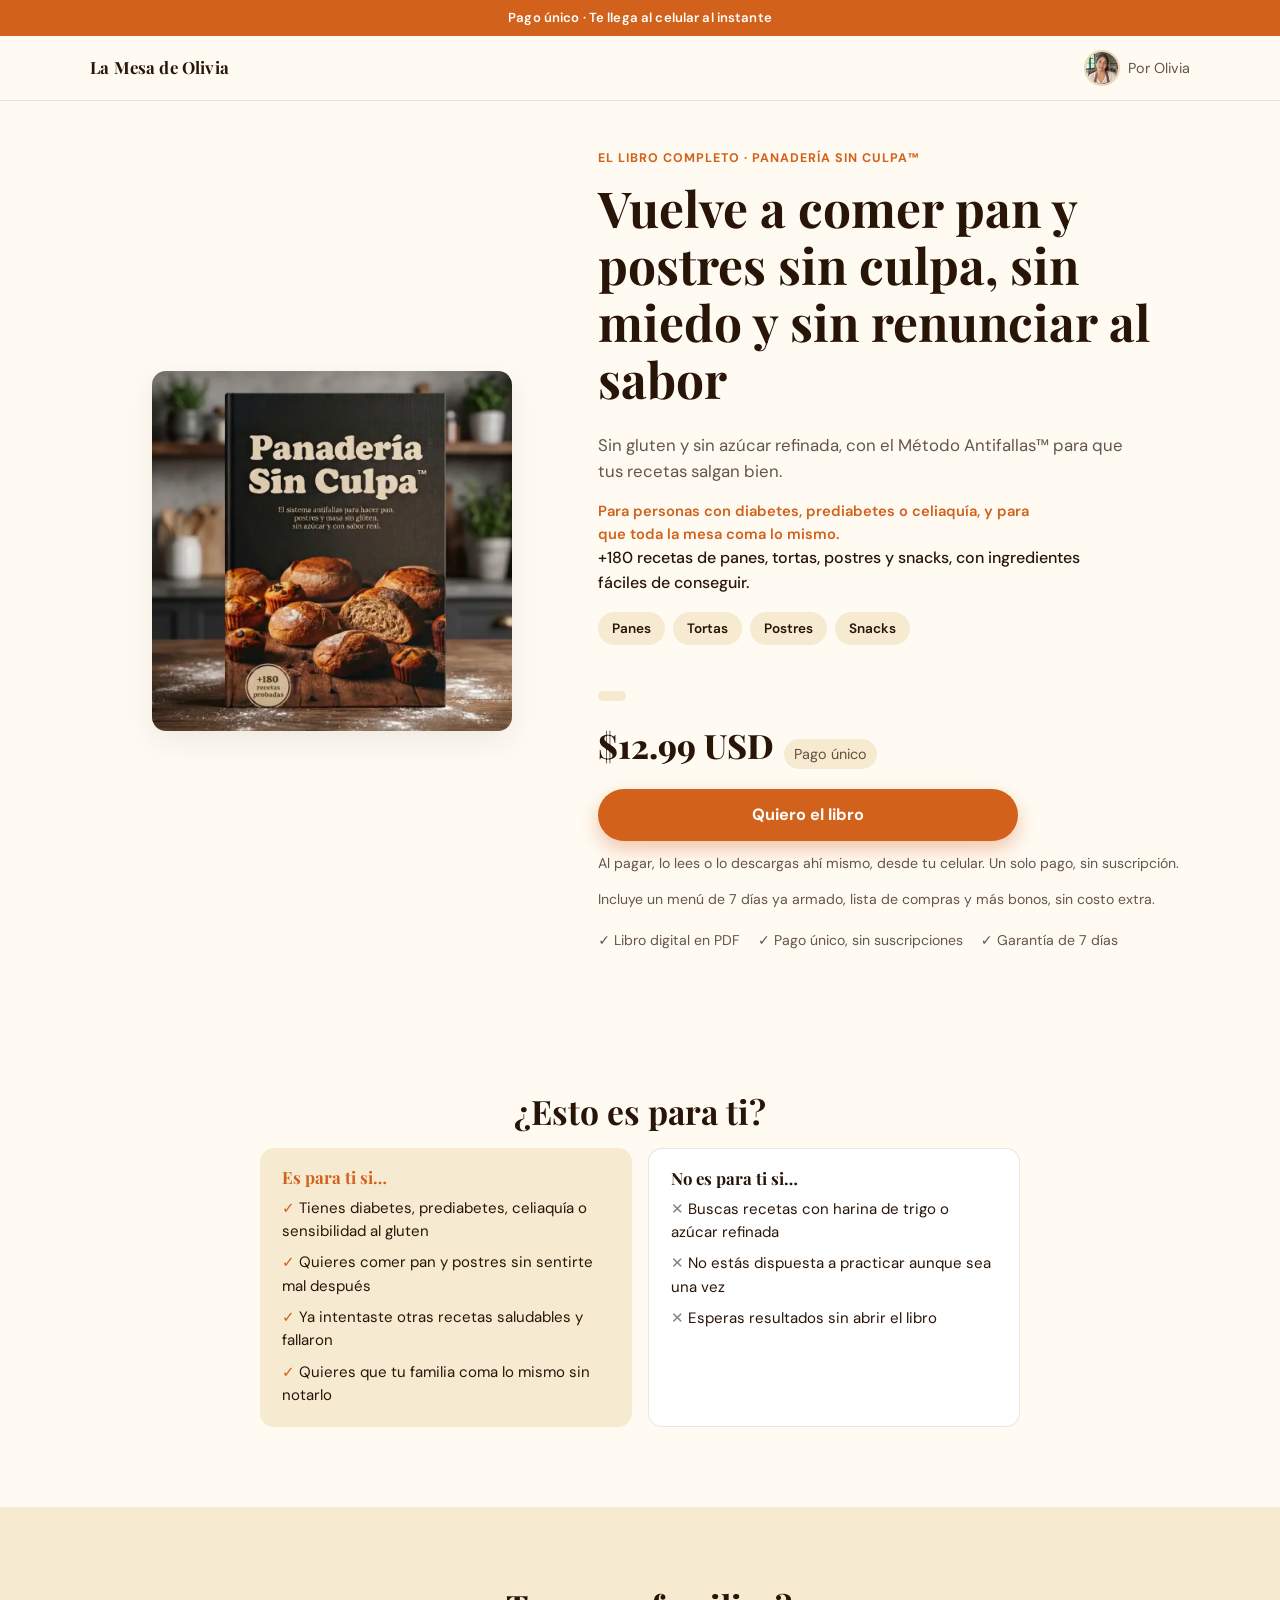
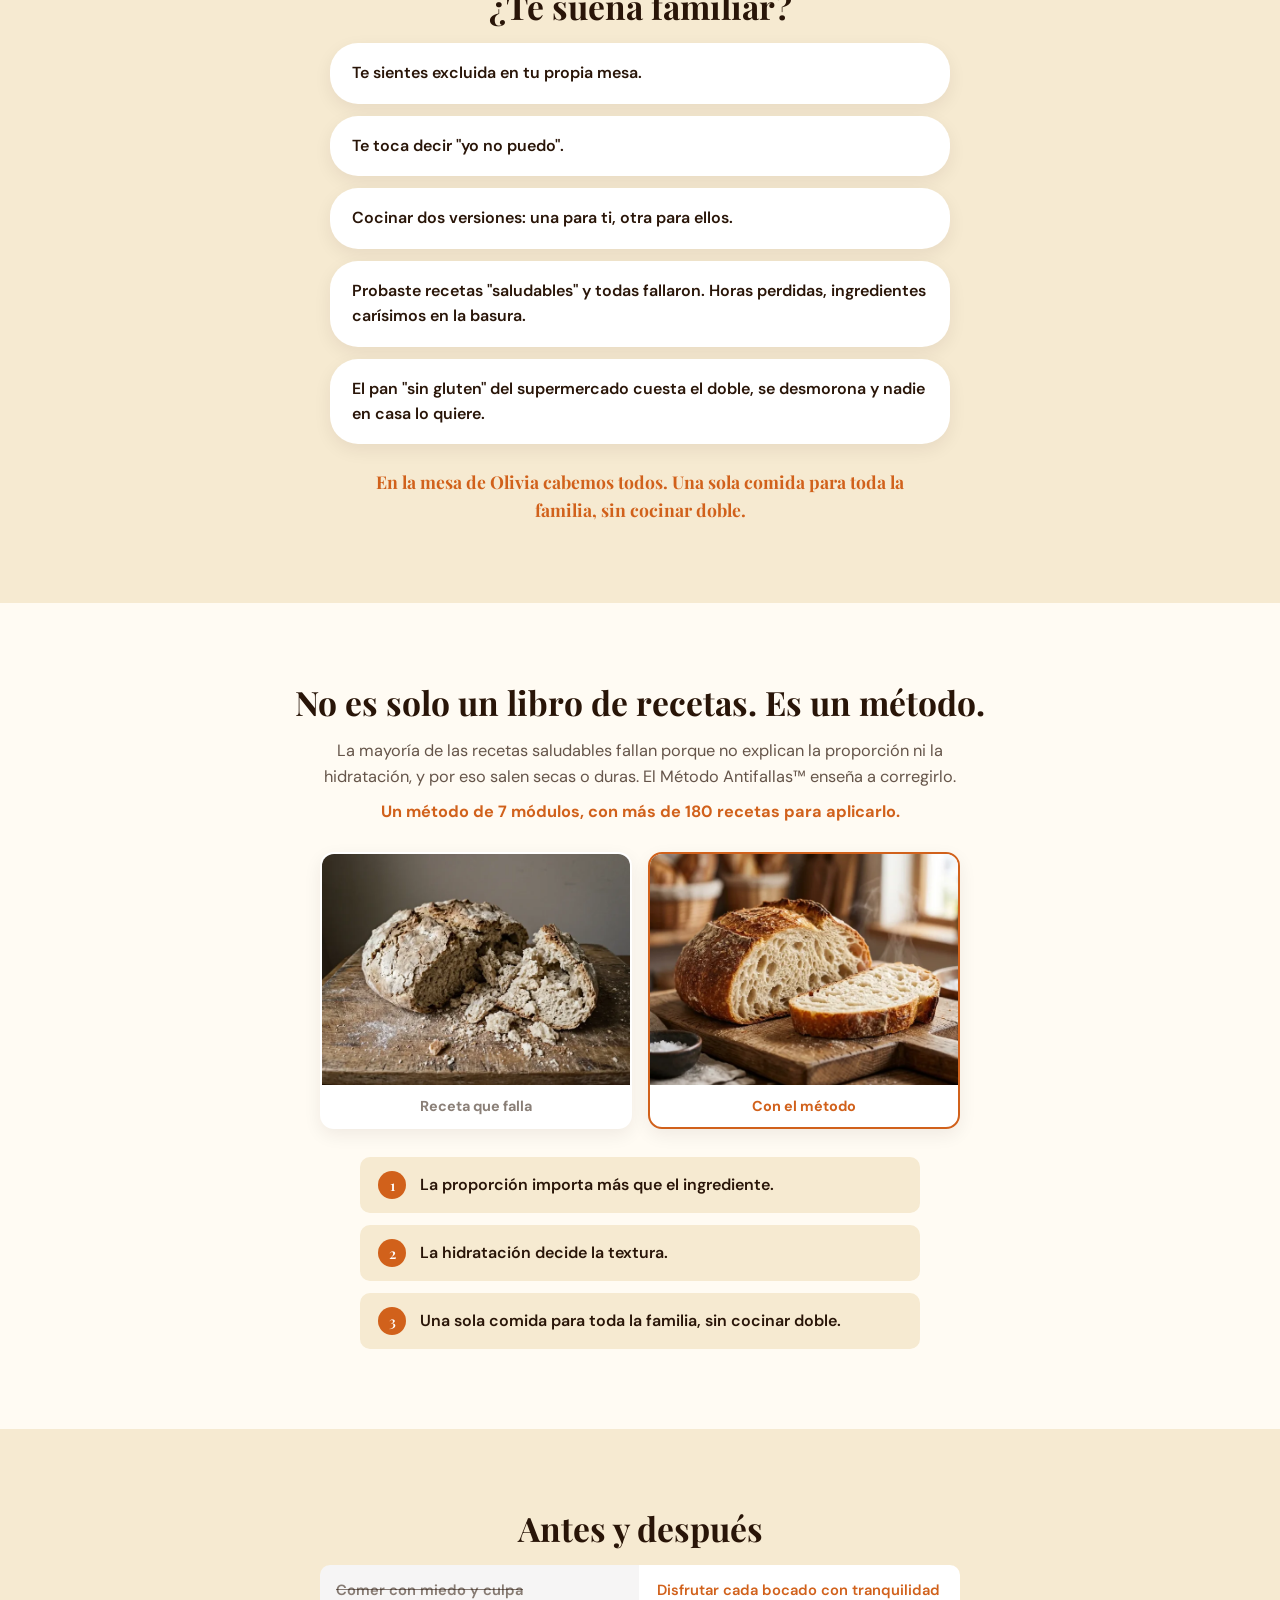
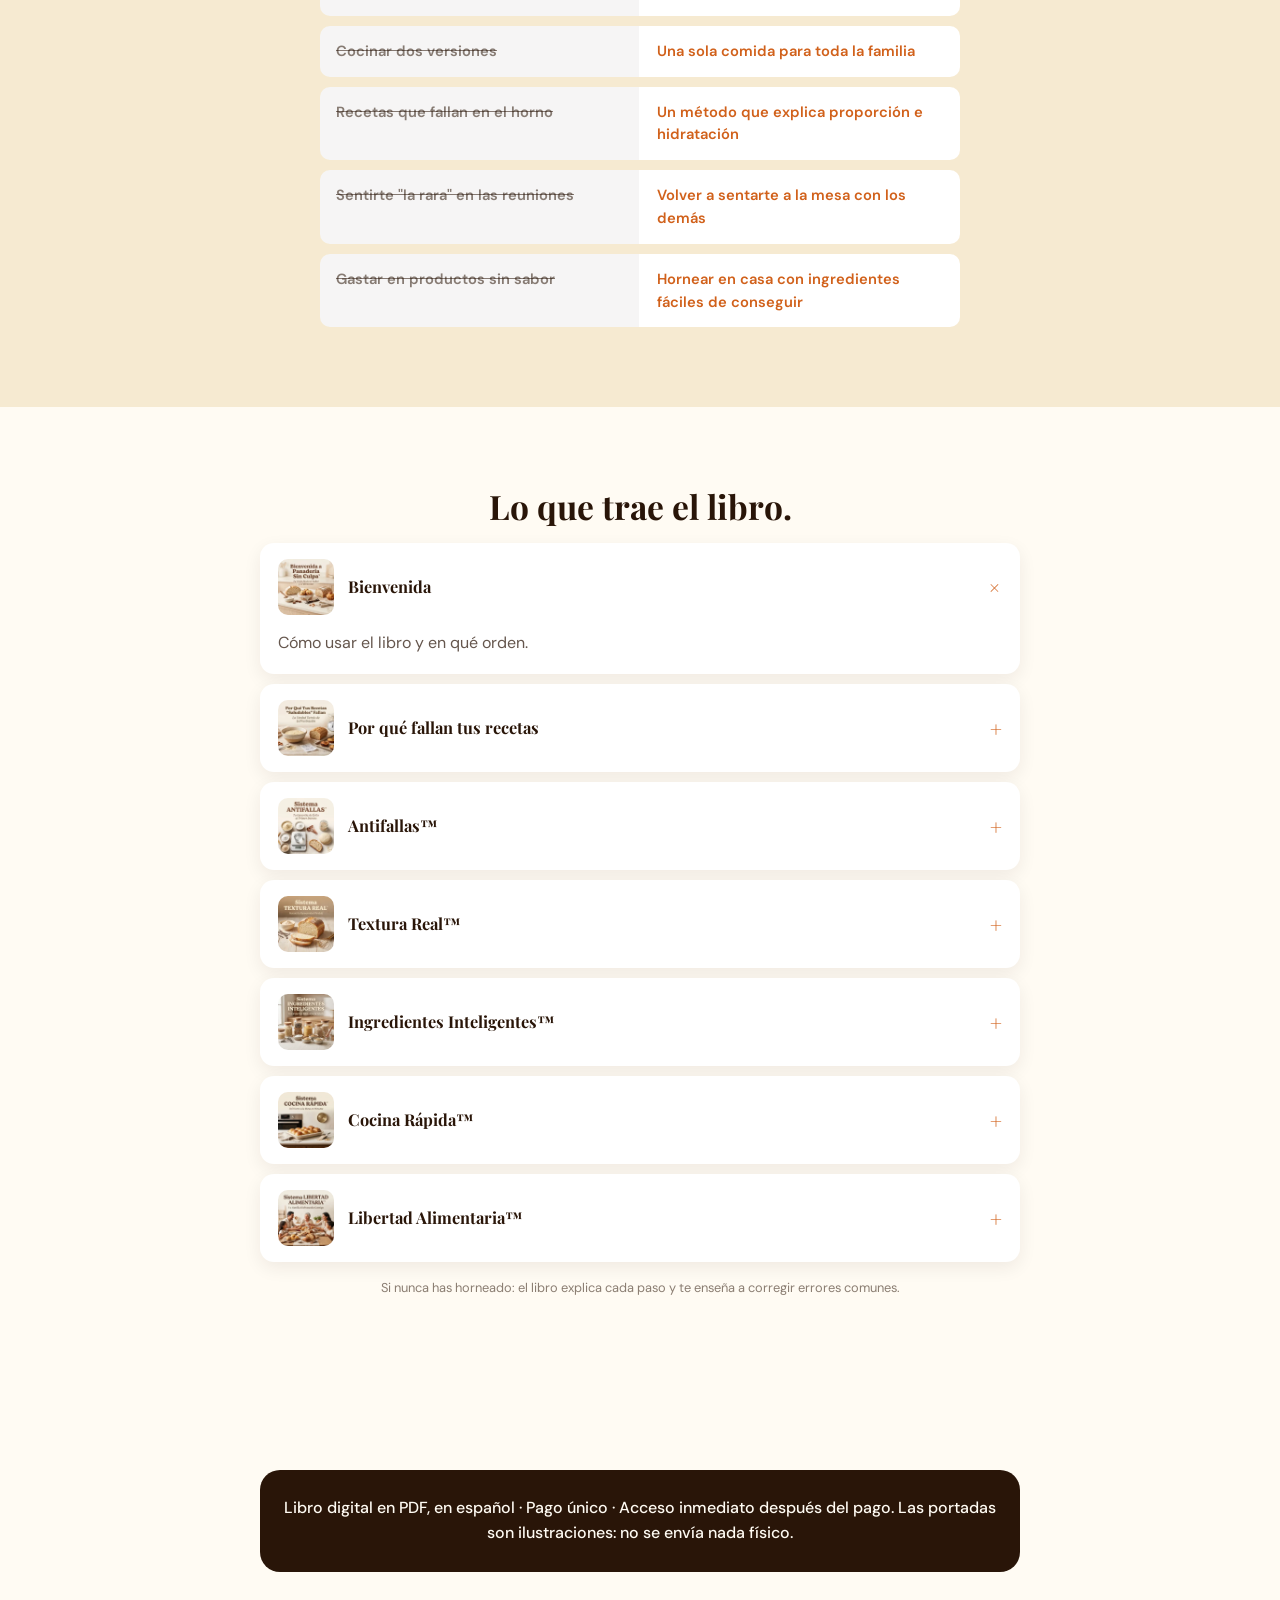
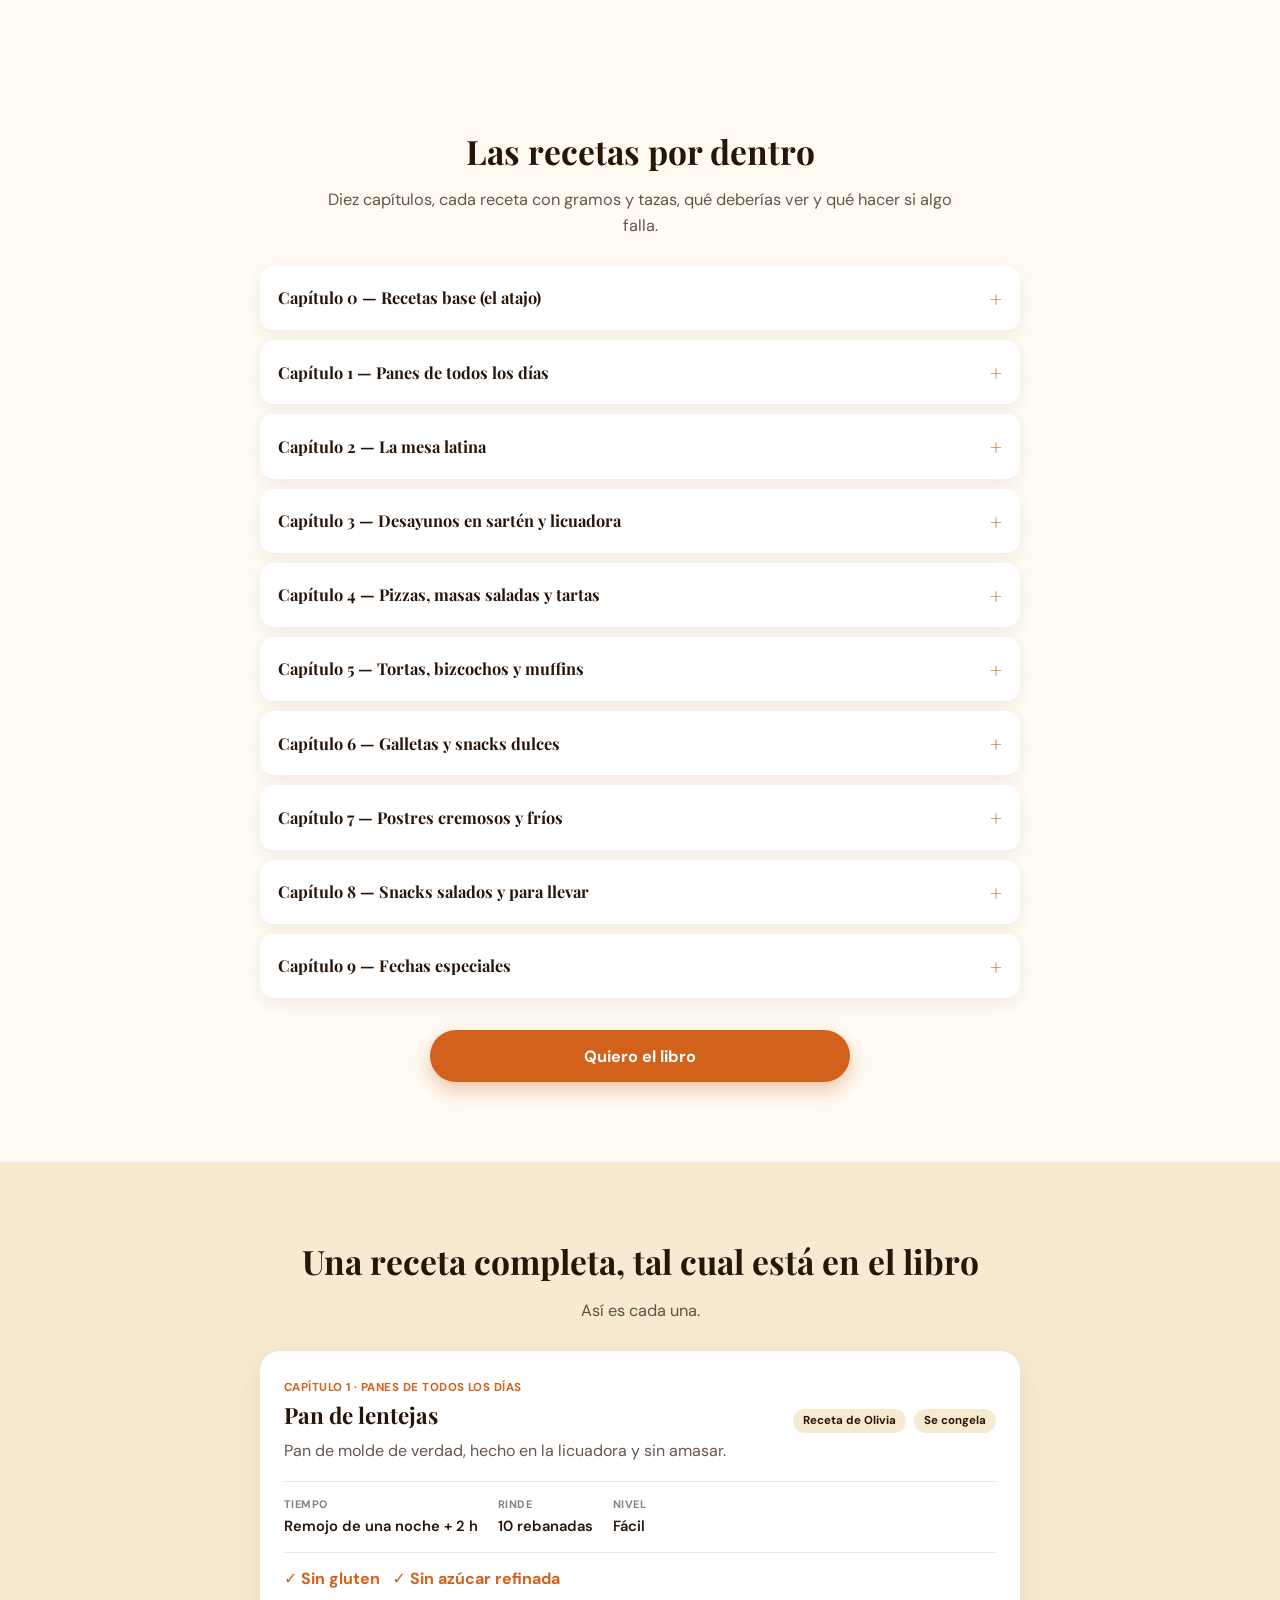
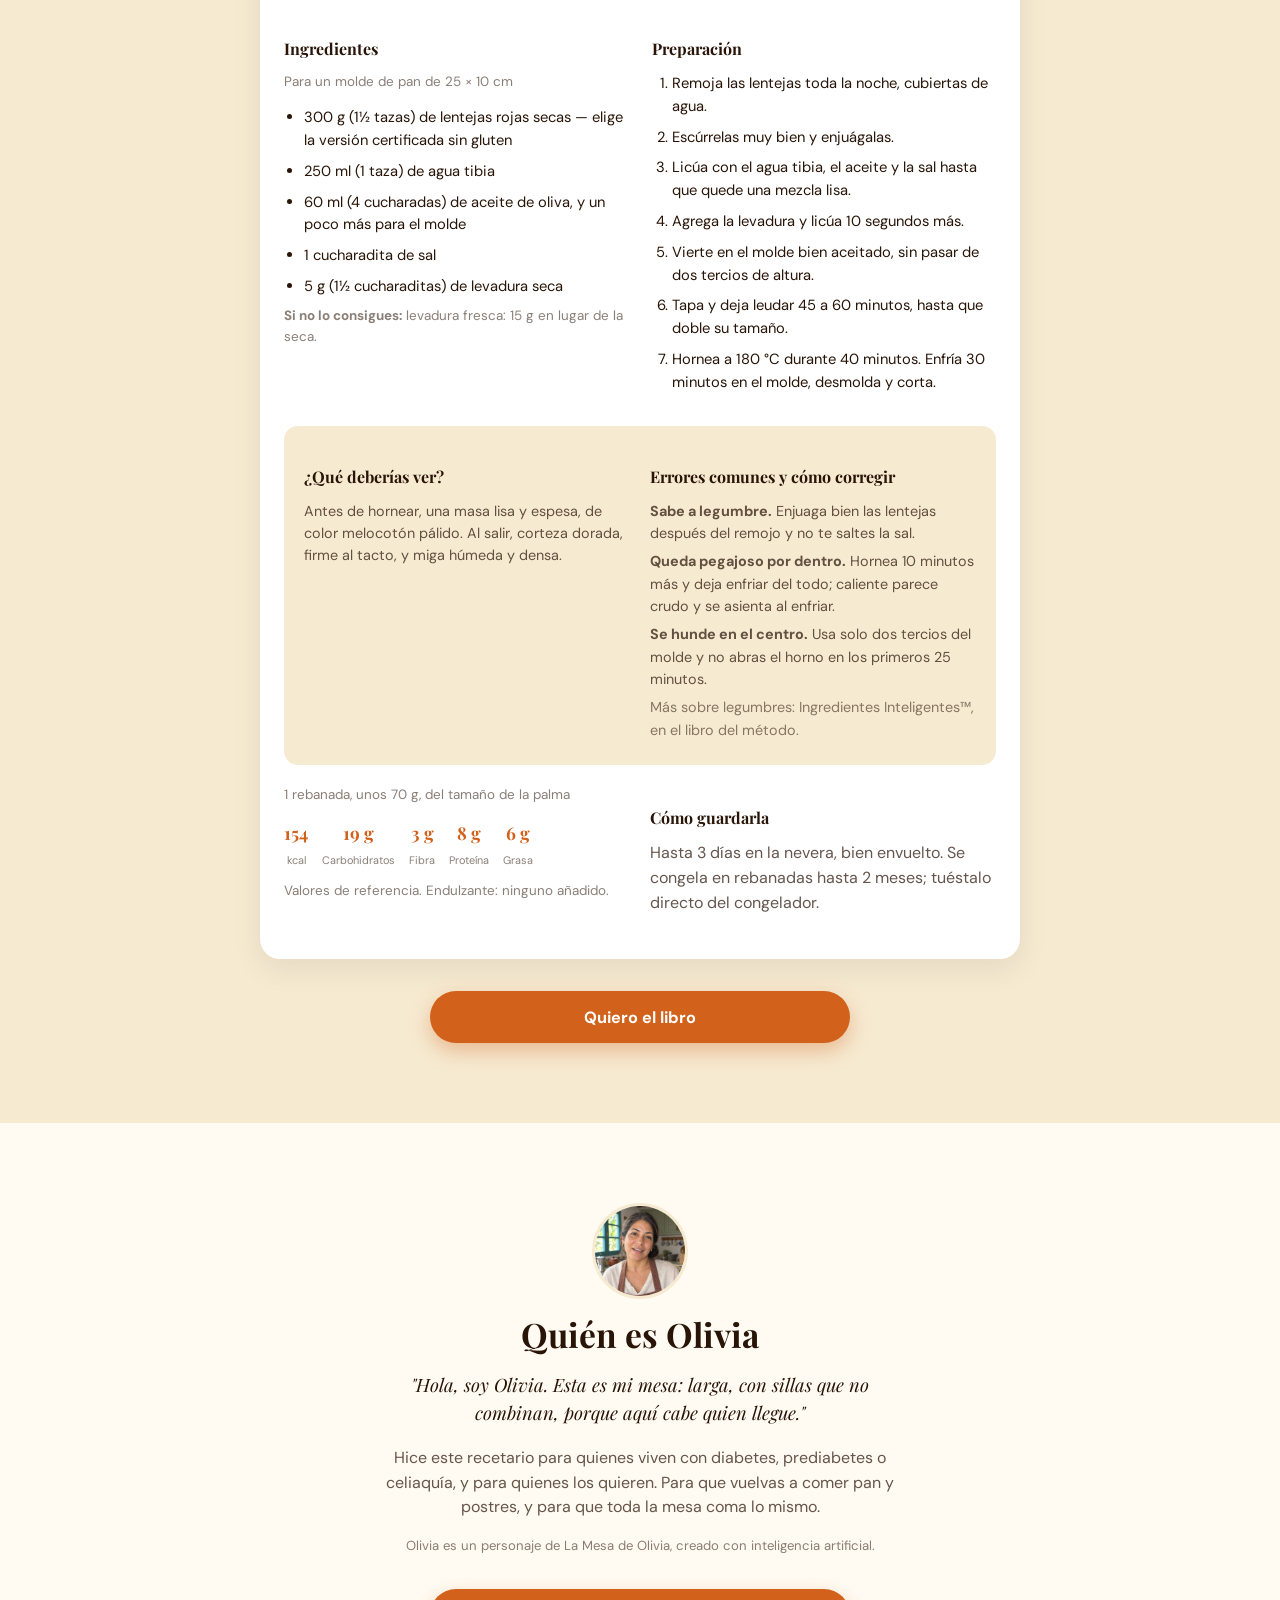
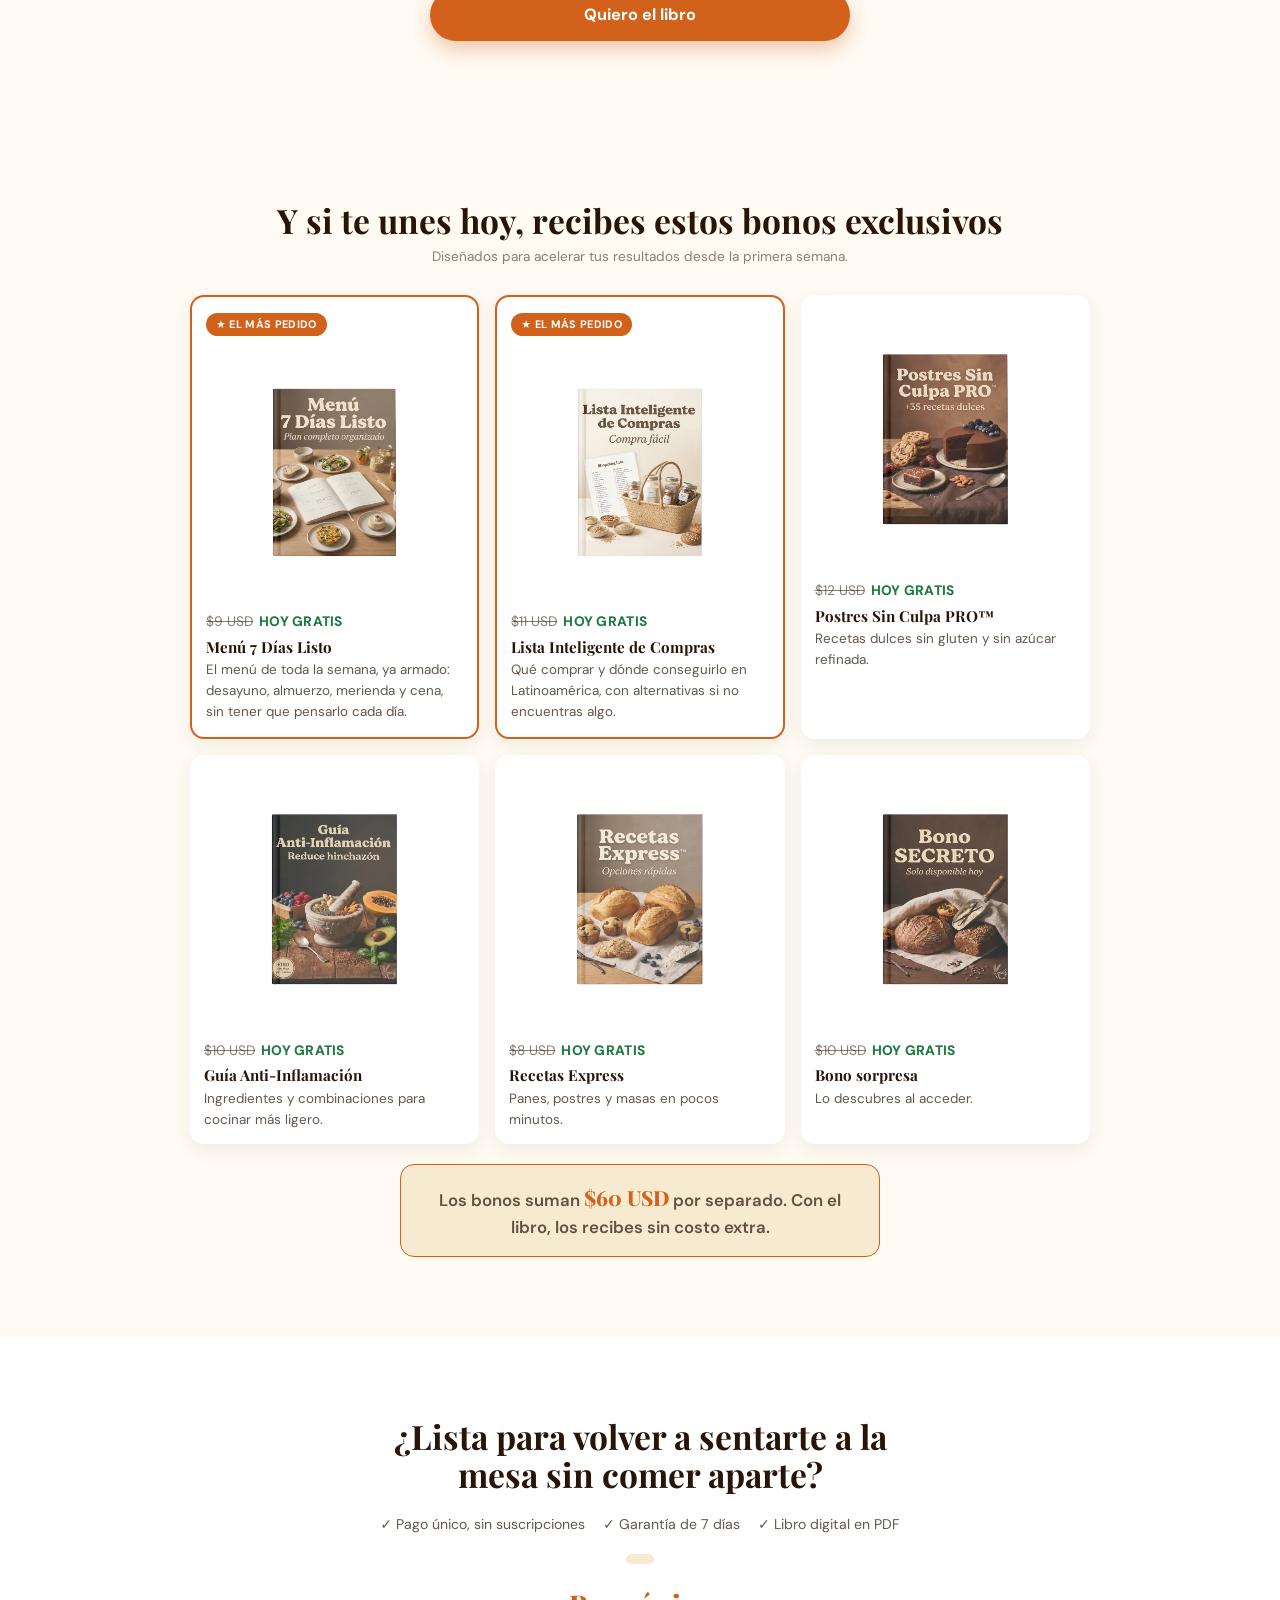
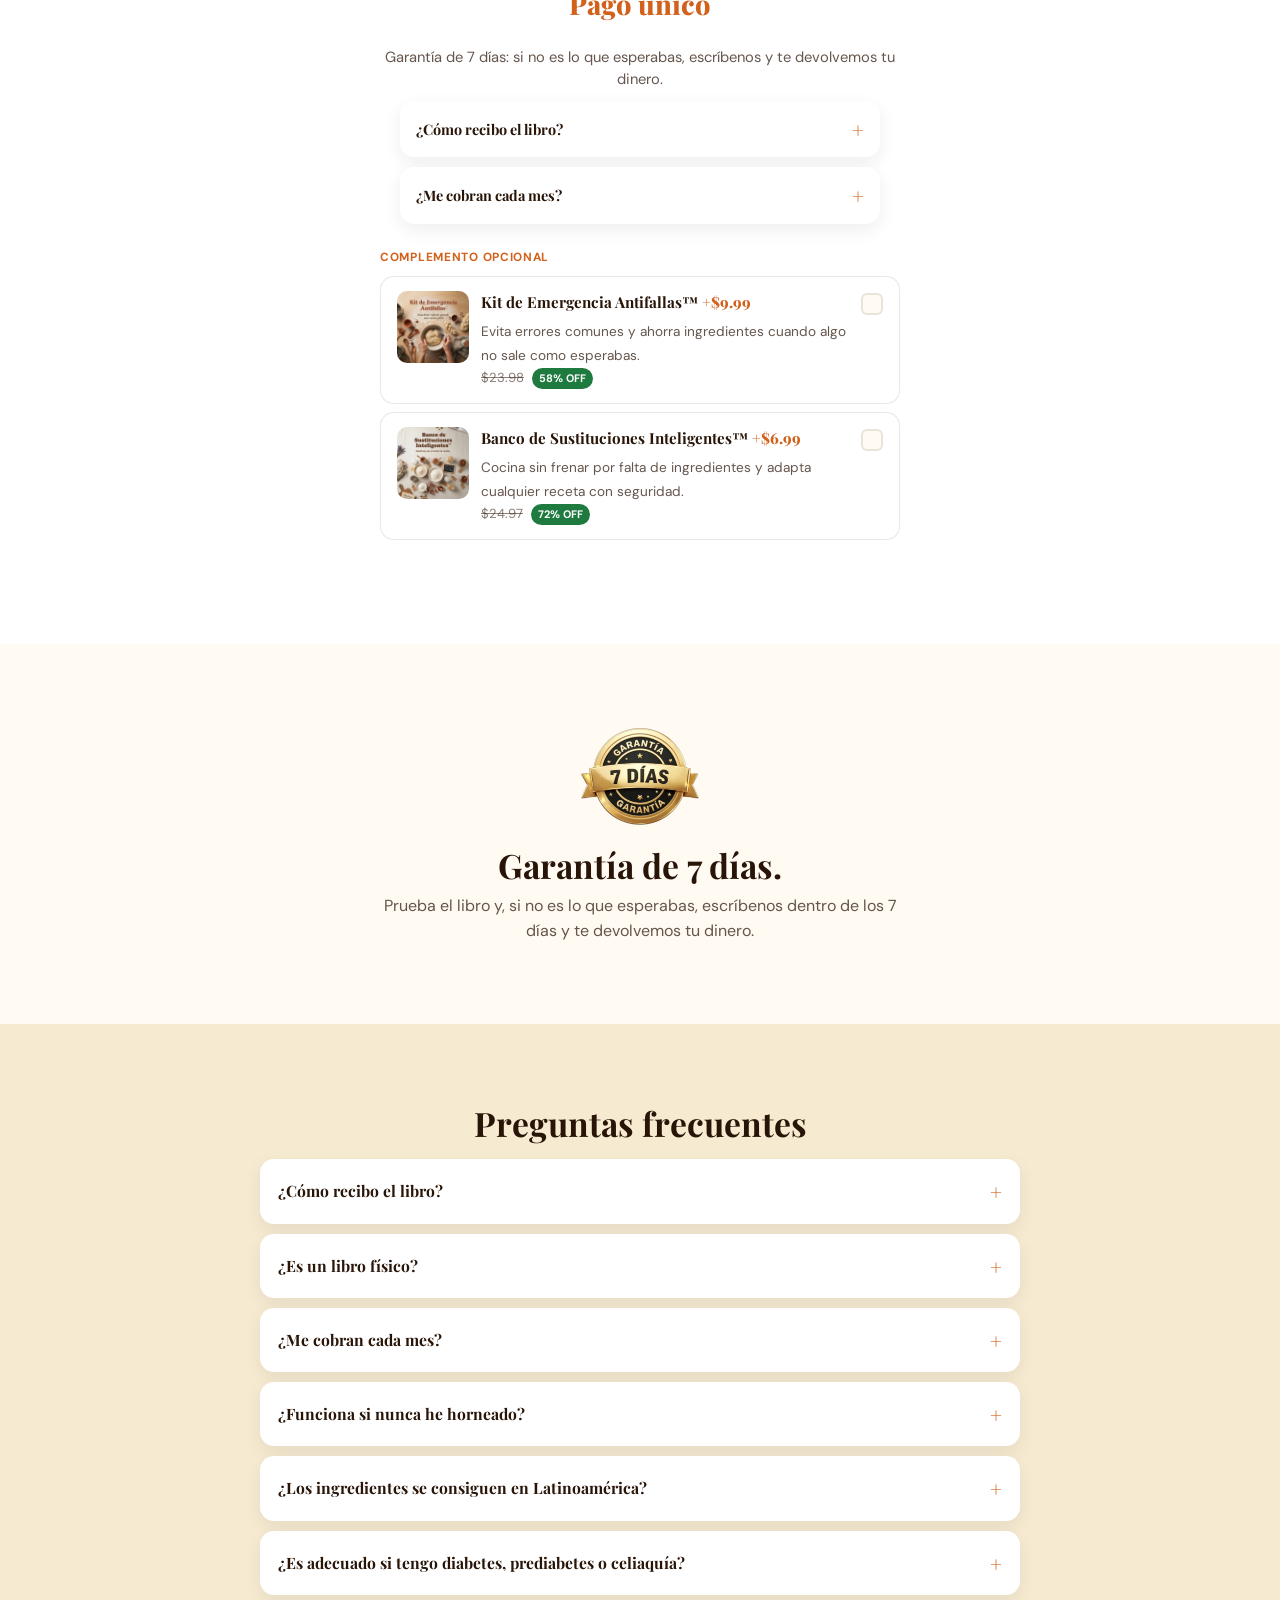
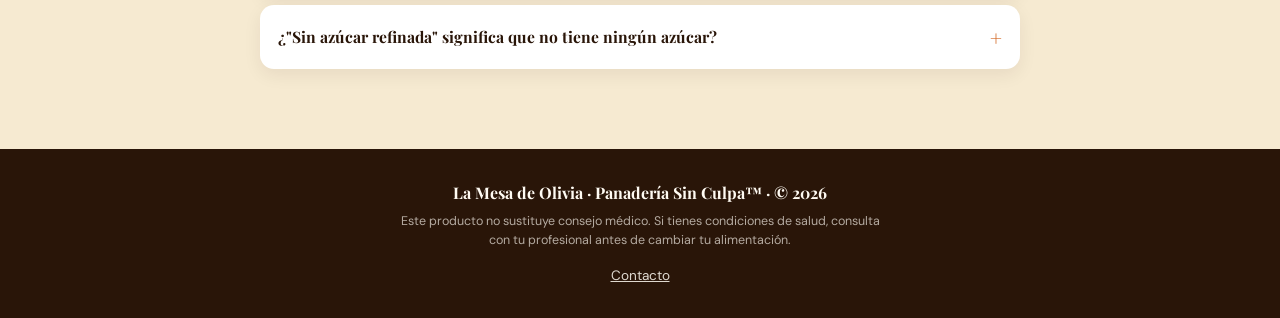
==== commit 33b5f939: "Reordenar: volver al orden original y mover recetas antes de bonos Alejandra pidio dejar el orden qu" ====
--- a/index.html
+++ b/index.html
@@ -122,6 +122,129 @@
         <li>El pan "sin gluten" del supermercado cuesta el doble, se desmorona y nadie en casa lo quiere.</li>
       </ul>
       <p class="familiar-closing">En la mesa de Olivia cabemos todos. Una sola comida para toda la familia, sin cocinar doble.</p>
+    </div>
+  </section>
+
+  <!-- D. POR QUÉ ESTAS RECETAS SÍ SALEN -->
+  <section class="section" id="metodo" aria-labelledby="metodo-title">
+    <div class="wrap">
+      <h2 id="metodo-title">No es solo un libro de recetas. Es un método.</h2>
+      <p class="lede">La mayoría de las recetas saludables fallan porque no explican la proporción ni la hidratación, y por eso salen secas o duras. El Método Antifallas™ enseña a corregirlo.</p>
+      <p class="lede method-count">Un método de 7 módulos, con más de 180 recetas para aplicarlo.</p>
+
+      <div class="compare-row">
+        <figure class="compare-card">
+          <img src="images/pan-malo.webp" alt="Pan seco y denso, resultado típico de una receta que falla" width="700" height="523" loading="lazy">
+          <figcaption>Receta que falla</figcaption>
+        </figure>
+        <figure class="compare-card compare-card--good">
+          <img src="images/pan-bueno.webp" alt="Pan esponjoso y con buena miga, resultado del Método Antifallas™" width="700" height="523" loading="lazy">
+          <figcaption>Con el método</figcaption>
+        </figure>
+      </div>
+
+      <ul class="truths-list">
+        <li><span class="truths-num">1</span> La proporción importa más que el ingrediente.</li>
+        <li><span class="truths-num">2</span> La hidratación decide la textura.</li>
+        <li><span class="truths-num">3</span> Una sola comida para toda la familia, sin cocinar doble.</li>
+      </ul>
+    </div>
+  </section>
+
+  <!-- ANTES Y DESPUÉS -->
+  <section class="section section-sand" id="antes-despues" aria-labelledby="antes-despues-title">
+    <div class="wrap">
+      <h2 id="antes-despues-title">Antes y después</h2>
+      <ul class="before-after">
+        <li>
+          <span class="ba-before">Comer con miedo y culpa</span>
+          <span class="ba-after">Disfrutar cada bocado con tranquilidad</span>
+        </li>
+        <li>
+          <span class="ba-before">Cocinar dos versiones</span>
+          <span class="ba-after">Una sola comida para toda la familia</span>
+        </li>
+        <li>
+          <span class="ba-before">Recetas que fallan en el horno</span>
+          <span class="ba-after">Un método que explica proporción e hidratación</span>
+        </li>
+        <li>
+          <span class="ba-before">Sentirte "la rara" en las reuniones</span>
+          <span class="ba-after">Volver a sentarte a la mesa con los demás</span>
+        </li>
+        <li>
+          <span class="ba-before">Gastar en productos sin sabor</span>
+          <span class="ba-after">Hornear en casa con ingredientes fáciles de conseguir</span>
+        </li>
+      </ul>
+    </div>
+  </section>
+
+  <!-- LO QUE TRAE EL LIBRO -->
+  <section class="section" id="modulos" aria-labelledby="modulos-title">
+    <div class="wrap">
+      <h2 id="modulos-title">Lo que trae el libro.</h2>
+      <div class="accordion">
+        <details class="accordion-item" open>
+          <summary>
+            <img src="images/modulo-bienvenida.webp" alt="" width="56" height="56" loading="lazy">
+            <span>Bienvenida</span>
+          </summary>
+          <p>Cómo usar el libro y en qué orden.</p>
+        </details>
+        <details class="accordion-item">
+          <summary>
+            <img src="images/modulo-por-que-fallan.webp" alt="" width="56" height="56" loading="lazy">
+            <span>Por qué fallan tus recetas</span>
+          </summary>
+          <p>Los errores comunes y por qué no es tu culpa.</p>
+        </details>
+        <details class="accordion-item">
+          <summary>
+            <img src="images/modulo-antifallas.webp" alt="" width="56" height="56" loading="lazy">
+            <span>Antifallas™</span>
+          </summary>
+          <p>Los pilares para hacer cualquier receta con más seguridad.</p>
+        </details>
+        <details class="accordion-item">
+          <summary>
+            <img src="images/modulo-textura-real.webp" alt="" width="56" height="56" loading="lazy">
+            <span>Textura Real™</span>
+          </summary>
+          <p>La técnica para lograr miga esponjosa y húmeda.</p>
+        </details>
+        <details class="accordion-item">
+          <summary>
+            <img src="images/modulo-ingredientes.webp" alt="" width="56" height="56" loading="lazy">
+            <span>Ingredientes Inteligentes™</span>
+          </summary>
+          <p>Qué harinas y endulzantes usar, en qué proporción, y qué se puede cambiar.</p>
+        </details>
+        <details class="accordion-item">
+          <summary>
+            <img src="images/modulo-cocina-rapida.webp" alt="" width="56" height="56" loading="lazy">
+            <span>Cocina Rápida™</span>
+          </summary>
+          <p>Recetas en 20 a 40 minutos para días ocupados.</p>
+        </details>
+        <details class="accordion-item">
+          <summary>
+            <img src="images/modulo-libertad.webp" alt="" width="56" height="56" loading="lazy">
+            <span>Libertad Alimentaria™</span>
+          </summary>
+          <p>Para que toda tu familia coma lo mismo, sin sentirse excluida.</p>
+        </details>
+      </div>
+      <p class="fine-print">Si nunca has horneado: el libro explica cada paso y te enseña a corregir errores comunes.</p>
+    </div>
+  </section>
+
+  <!-- F. CAJA DE FORMATO -->
+  <section class="section format-box-wrap">
+    <div class="wrap">
+      <div class="format-box">
+        <p>Libro digital en PDF, en español · Pago único · Acceso inmediato después del pago. Las portadas son ilustraciones: no se envía nada físico.</p>
+      </div>
     </div>
   </section>
 
@@ -276,129 +399,6 @@
     </div>
   </section>
 
-  <!-- D. POR QUÉ ESTAS RECETAS SÍ SALEN -->
-  <section class="section" id="metodo" aria-labelledby="metodo-title">
-    <div class="wrap">
-      <h2 id="metodo-title">No es solo un libro de recetas. Es un método.</h2>
-      <p class="lede">La mayoría de las recetas saludables fallan porque no explican la proporción ni la hidratación, y por eso salen secas o duras. El Método Antifallas™ enseña a corregirlo.</p>
-      <p class="lede method-count">Un método de 7 módulos, con más de 180 recetas para aplicarlo.</p>
-
-      <div class="compare-row">
-        <figure class="compare-card">
-          <img src="images/pan-malo.webp" alt="Pan seco y denso, resultado típico de una receta que falla" width="700" height="523" loading="lazy">
-          <figcaption>Receta que falla</figcaption>
-        </figure>
-        <figure class="compare-card compare-card--good">
-          <img src="images/pan-bueno.webp" alt="Pan esponjoso y con buena miga, resultado del Método Antifallas™" width="700" height="523" loading="lazy">
-          <figcaption>Con el método</figcaption>
-        </figure>
-      </div>
-
-      <ul class="truths-list">
-        <li><span class="truths-num">1</span> La proporción importa más que el ingrediente.</li>
-        <li><span class="truths-num">2</span> La hidratación decide la textura.</li>
-        <li><span class="truths-num">3</span> Una sola comida para toda la familia, sin cocinar doble.</li>
-      </ul>
-    </div>
-  </section>
-
-  <!-- ANTES Y DESPUÉS -->
-  <section class="section section-sand" id="antes-despues" aria-labelledby="antes-despues-title">
-    <div class="wrap">
-      <h2 id="antes-despues-title">Antes y después</h2>
-      <ul class="before-after">
-        <li>
-          <span class="ba-before">Comer con miedo y culpa</span>
-          <span class="ba-after">Disfrutar cada bocado con tranquilidad</span>
-        </li>
-        <li>
-          <span class="ba-before">Cocinar dos versiones</span>
-          <span class="ba-after">Una sola comida para toda la familia</span>
-        </li>
-        <li>
-          <span class="ba-before">Recetas que fallan en el horno</span>
-          <span class="ba-after">Un método que explica proporción e hidratación</span>
-        </li>
-        <li>
-          <span class="ba-before">Sentirte "la rara" en las reuniones</span>
-          <span class="ba-after">Volver a sentarte a la mesa con los demás</span>
-        </li>
-        <li>
-          <span class="ba-before">Gastar en productos sin sabor</span>
-          <span class="ba-after">Hornear en casa con ingredientes fáciles de conseguir</span>
-        </li>
-      </ul>
-    </div>
-  </section>
-
-  <!-- LO QUE TRAE EL LIBRO -->
-  <section class="section" id="modulos" aria-labelledby="modulos-title">
-    <div class="wrap">
-      <h2 id="modulos-title">Lo que trae el libro.</h2>
-      <div class="accordion">
-        <details class="accordion-item" open>
-          <summary>
-            <img src="images/modulo-bienvenida.webp" alt="" width="56" height="56" loading="lazy">
-            <span>Bienvenida</span>
-          </summary>
-          <p>Cómo usar el libro y en qué orden.</p>
-        </details>
-        <details class="accordion-item">
-          <summary>
-            <img src="images/modulo-por-que-fallan.webp" alt="" width="56" height="56" loading="lazy">
-            <span>Por qué fallan tus recetas</span>
-          </summary>
-          <p>Los errores comunes y por qué no es tu culpa.</p>
-        </details>
-        <details class="accordion-item">
-          <summary>
-            <img src="images/modulo-antifallas.webp" alt="" width="56" height="56" loading="lazy">
-            <span>Antifallas™</span>
-          </summary>
-          <p>Los pilares para hacer cualquier receta con más seguridad.</p>
-        </details>
-        <details class="accordion-item">
-          <summary>
-            <img src="images/modulo-textura-real.webp" alt="" width="56" height="56" loading="lazy">
-            <span>Textura Real™</span>
-          </summary>
-          <p>La técnica para lograr miga esponjosa y húmeda.</p>
-        </details>
-        <details class="accordion-item">
-          <summary>
-            <img src="images/modulo-ingredientes.webp" alt="" width="56" height="56" loading="lazy">
-            <span>Ingredientes Inteligentes™</span>
-          </summary>
-          <p>Qué harinas y endulzantes usar, en qué proporción, y qué se puede cambiar.</p>
-        </details>
-        <details class="accordion-item">
-          <summary>
-            <img src="images/modulo-cocina-rapida.webp" alt="" width="56" height="56" loading="lazy">
-            <span>Cocina Rápida™</span>
-          </summary>
-          <p>Recetas en 20 a 40 minutos para días ocupados.</p>
-        </details>
-        <details class="accordion-item">
-          <summary>
-            <img src="images/modulo-libertad.webp" alt="" width="56" height="56" loading="lazy">
-            <span>Libertad Alimentaria™</span>
-          </summary>
-          <p>Para que toda tu familia coma lo mismo, sin sentirse excluida.</p>
-        </details>
-      </div>
-      <p class="fine-print">Si nunca has horneado: el libro explica cada paso y te enseña a corregir errores comunes.</p>
-    </div>
-  </section>
-
-  <!-- F. CAJA DE FORMATO -->
-  <section class="section format-box-wrap">
-    <div class="wrap">
-      <div class="format-box">
-        <p>Libro digital en PDF, en español · Pago único · Acceso inmediato después del pago. Las portadas son ilustraciones: no se envía nada físico.</p>
-      </div>
-    </div>
-  </section>
-
   <!-- G. INCLUYE DE REGALO -->
   <section class="section" id="bonos" aria-labelledby="bonos-title">
     <div class="wrap">
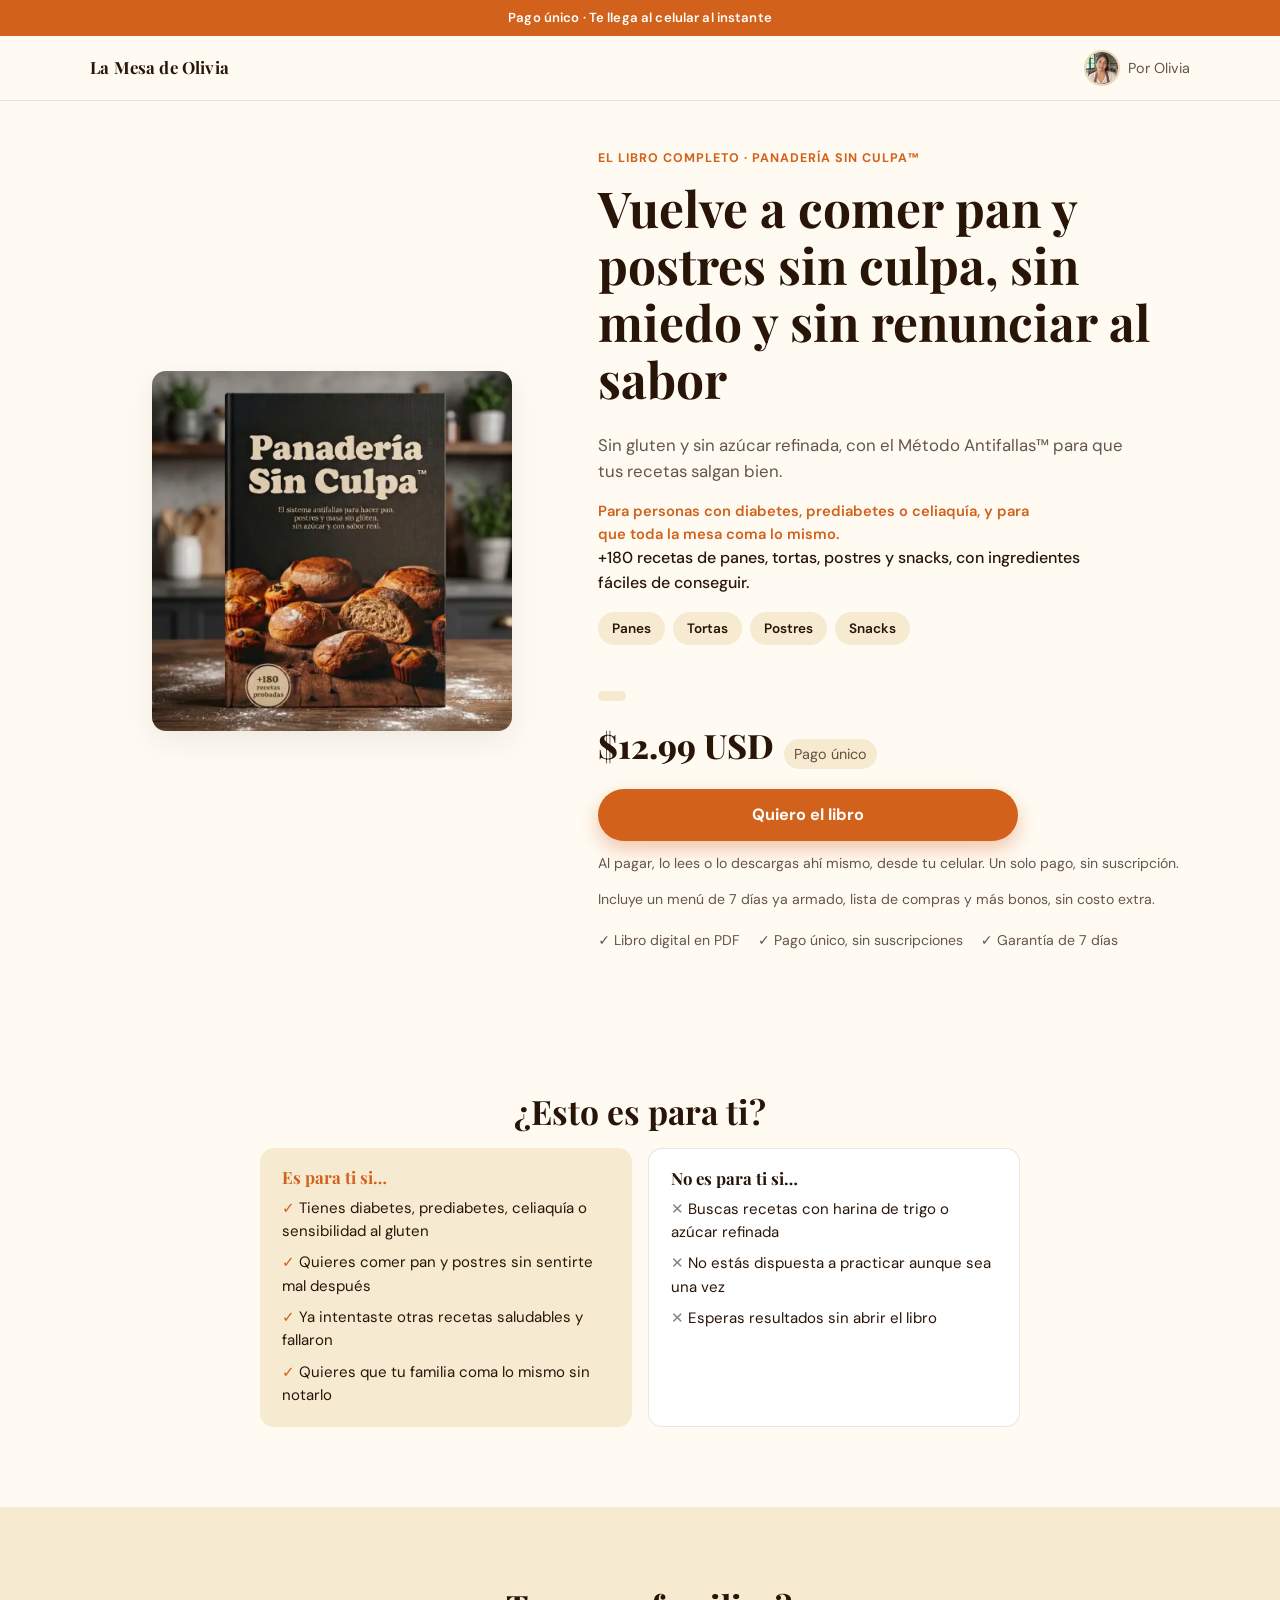
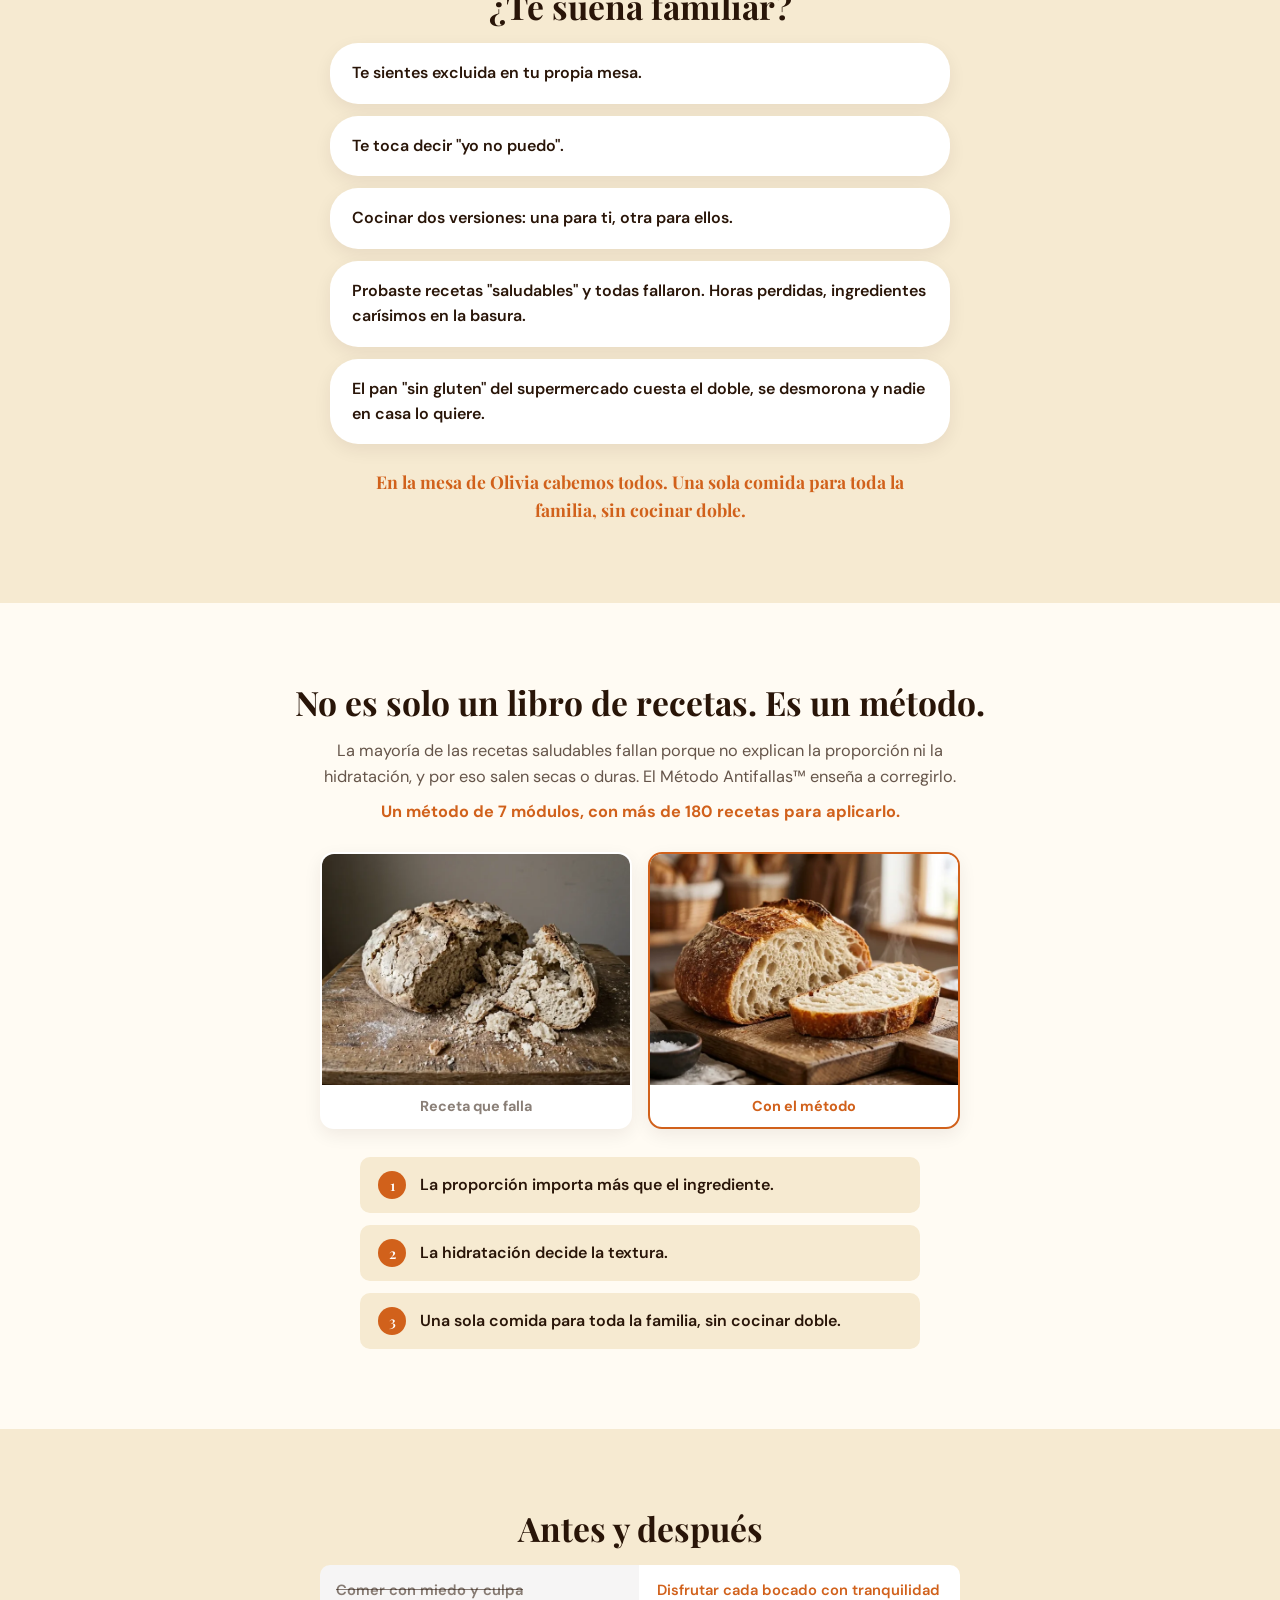
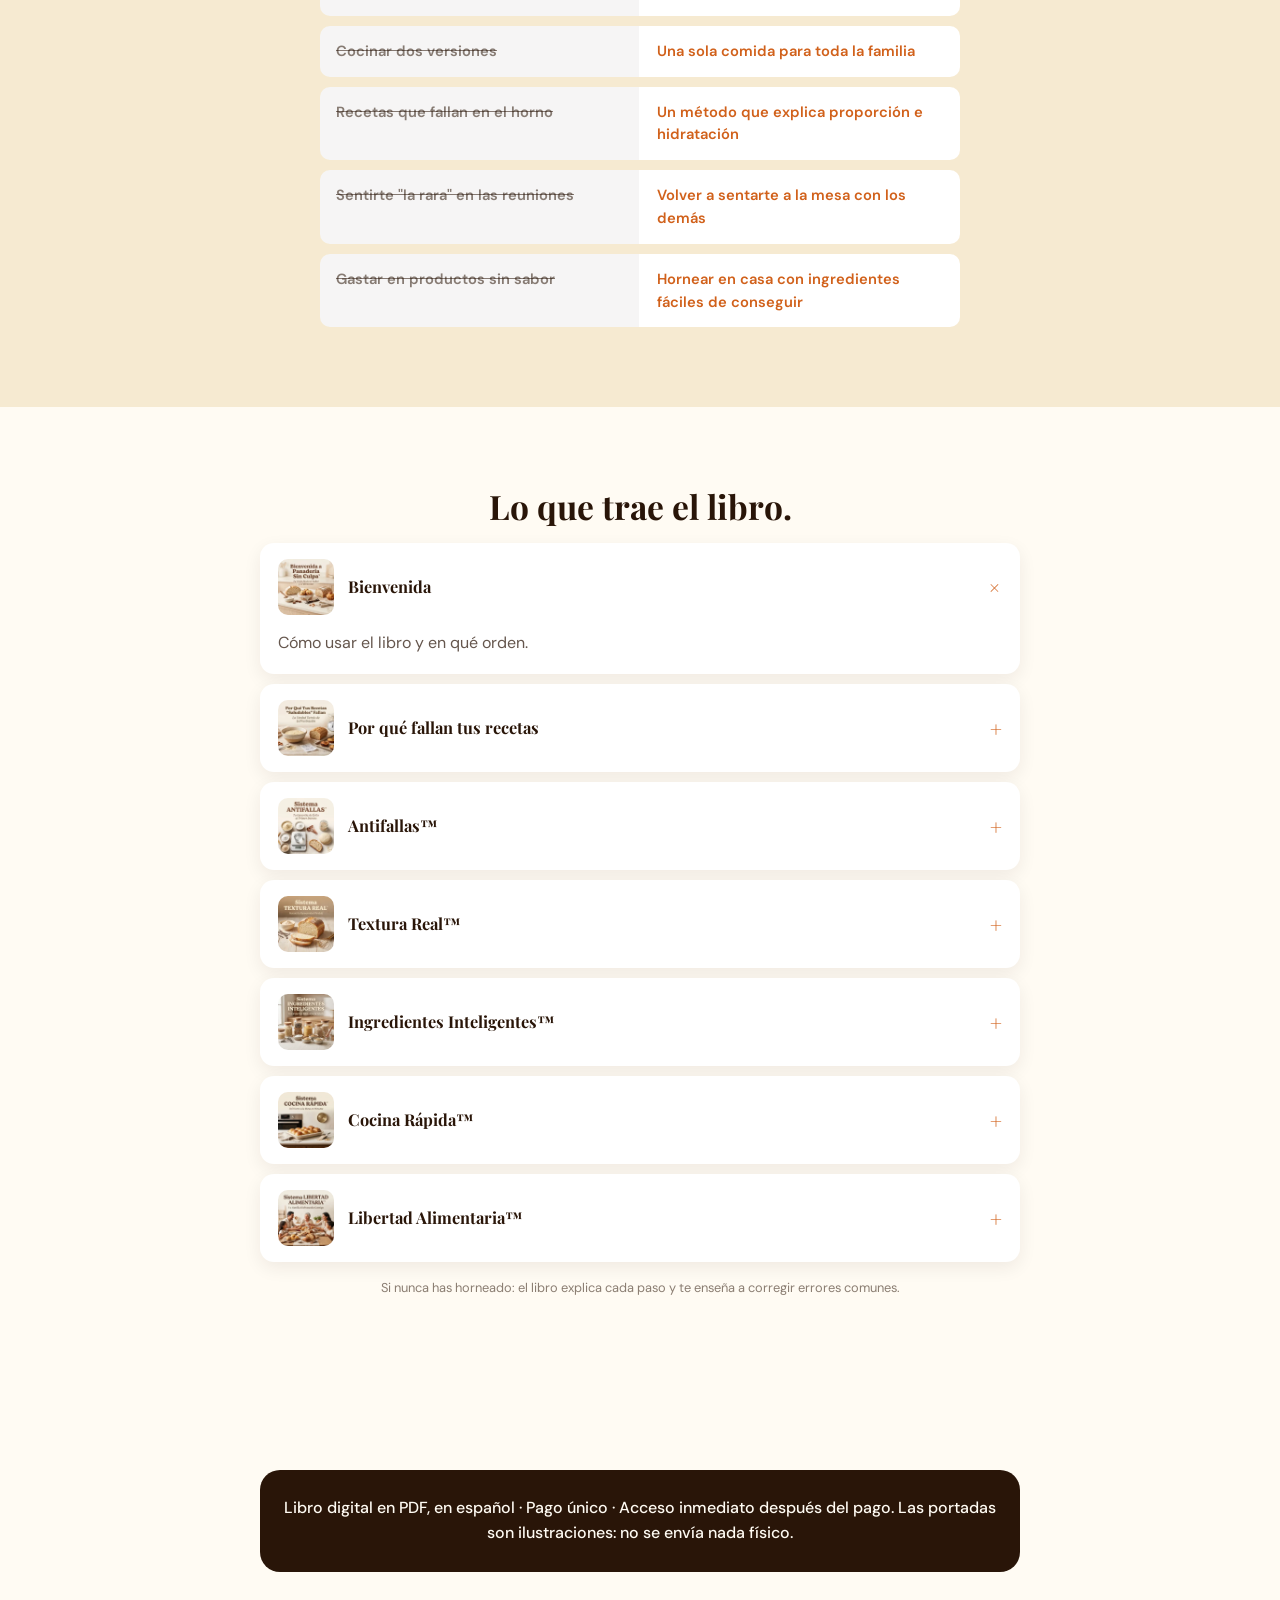
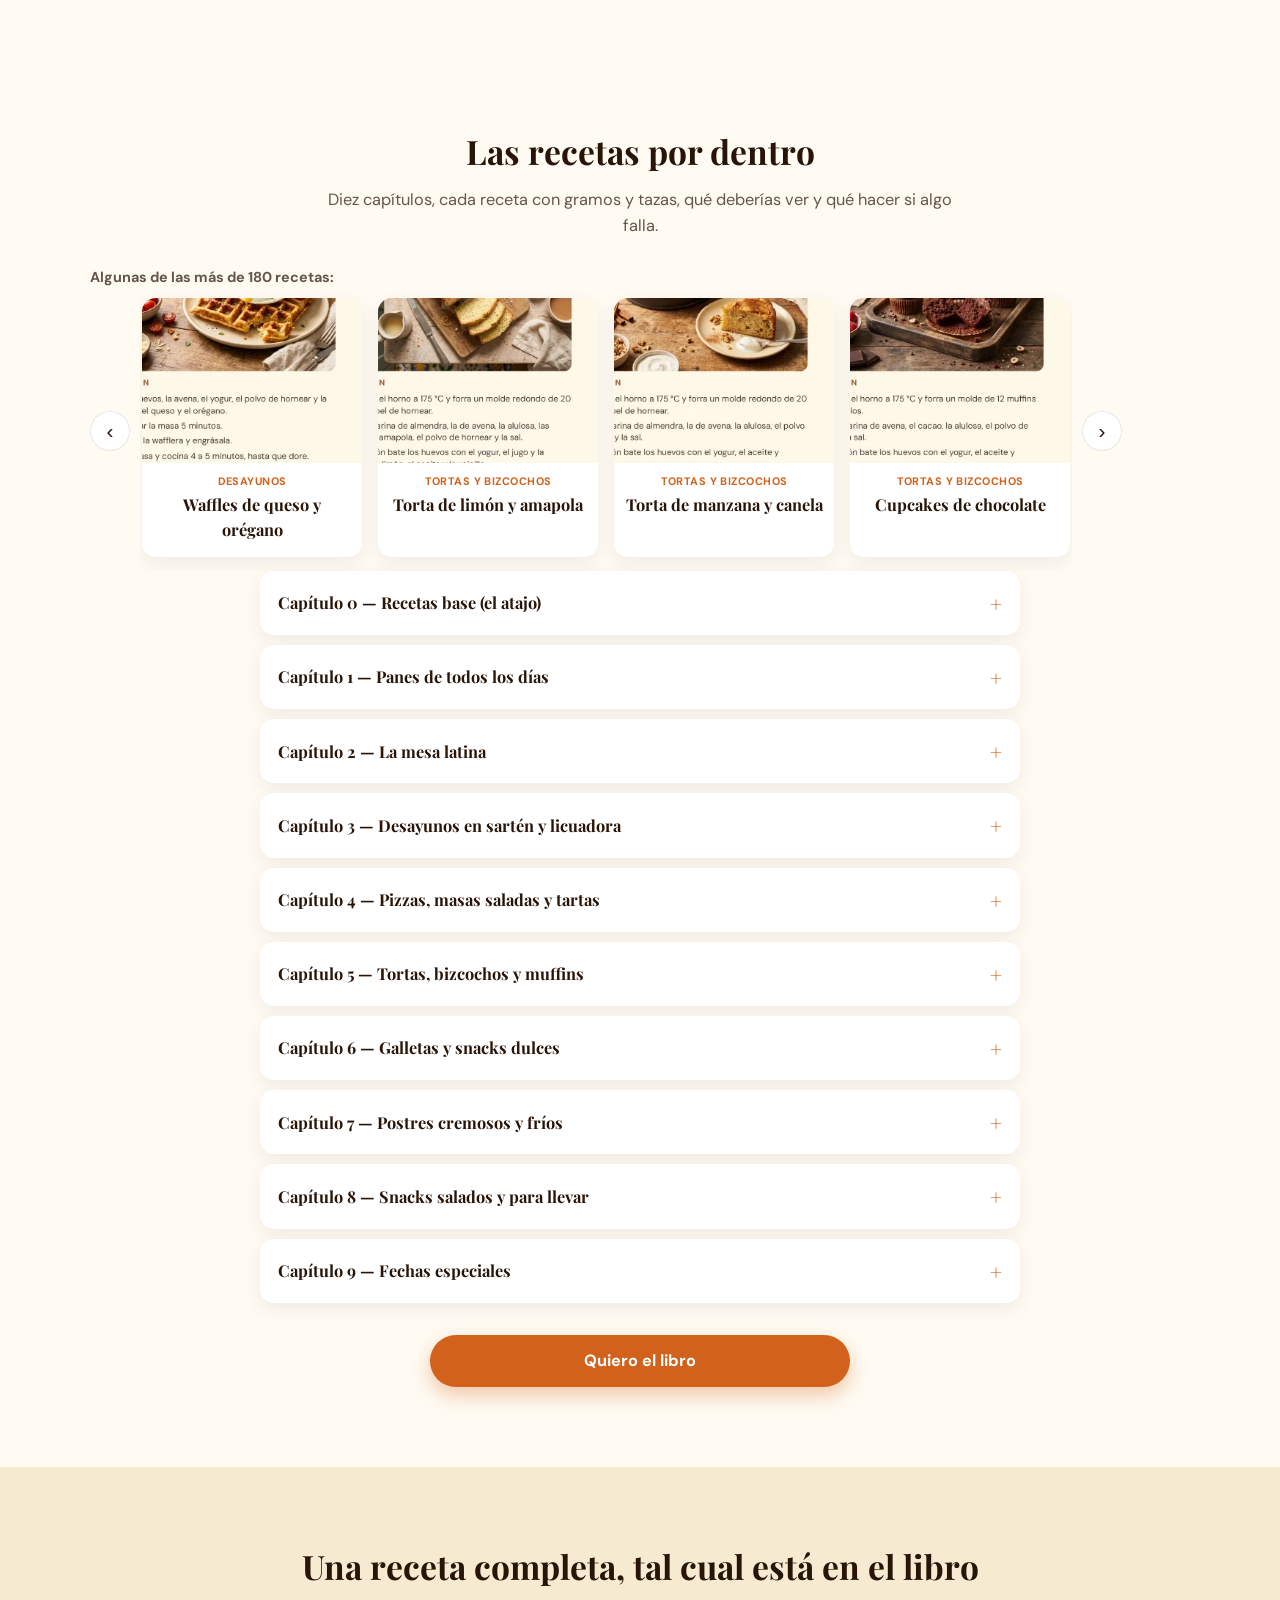
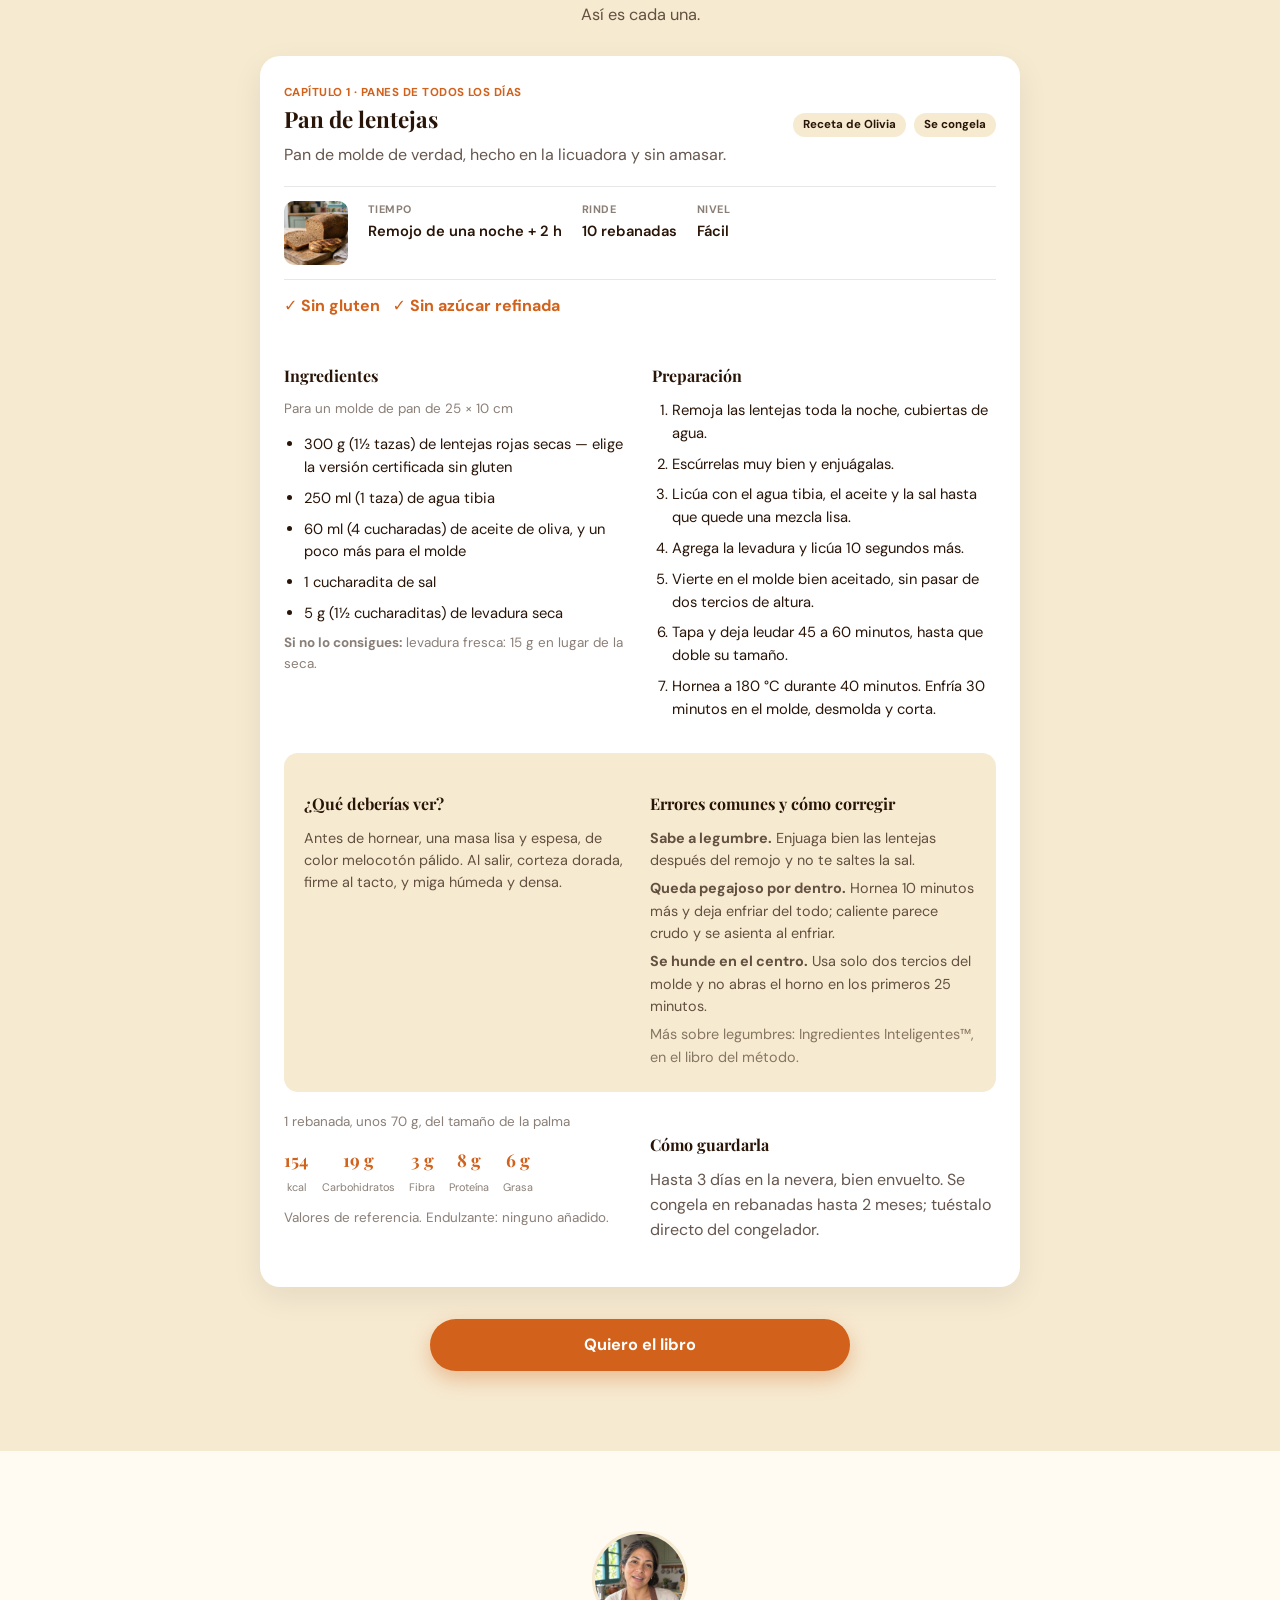
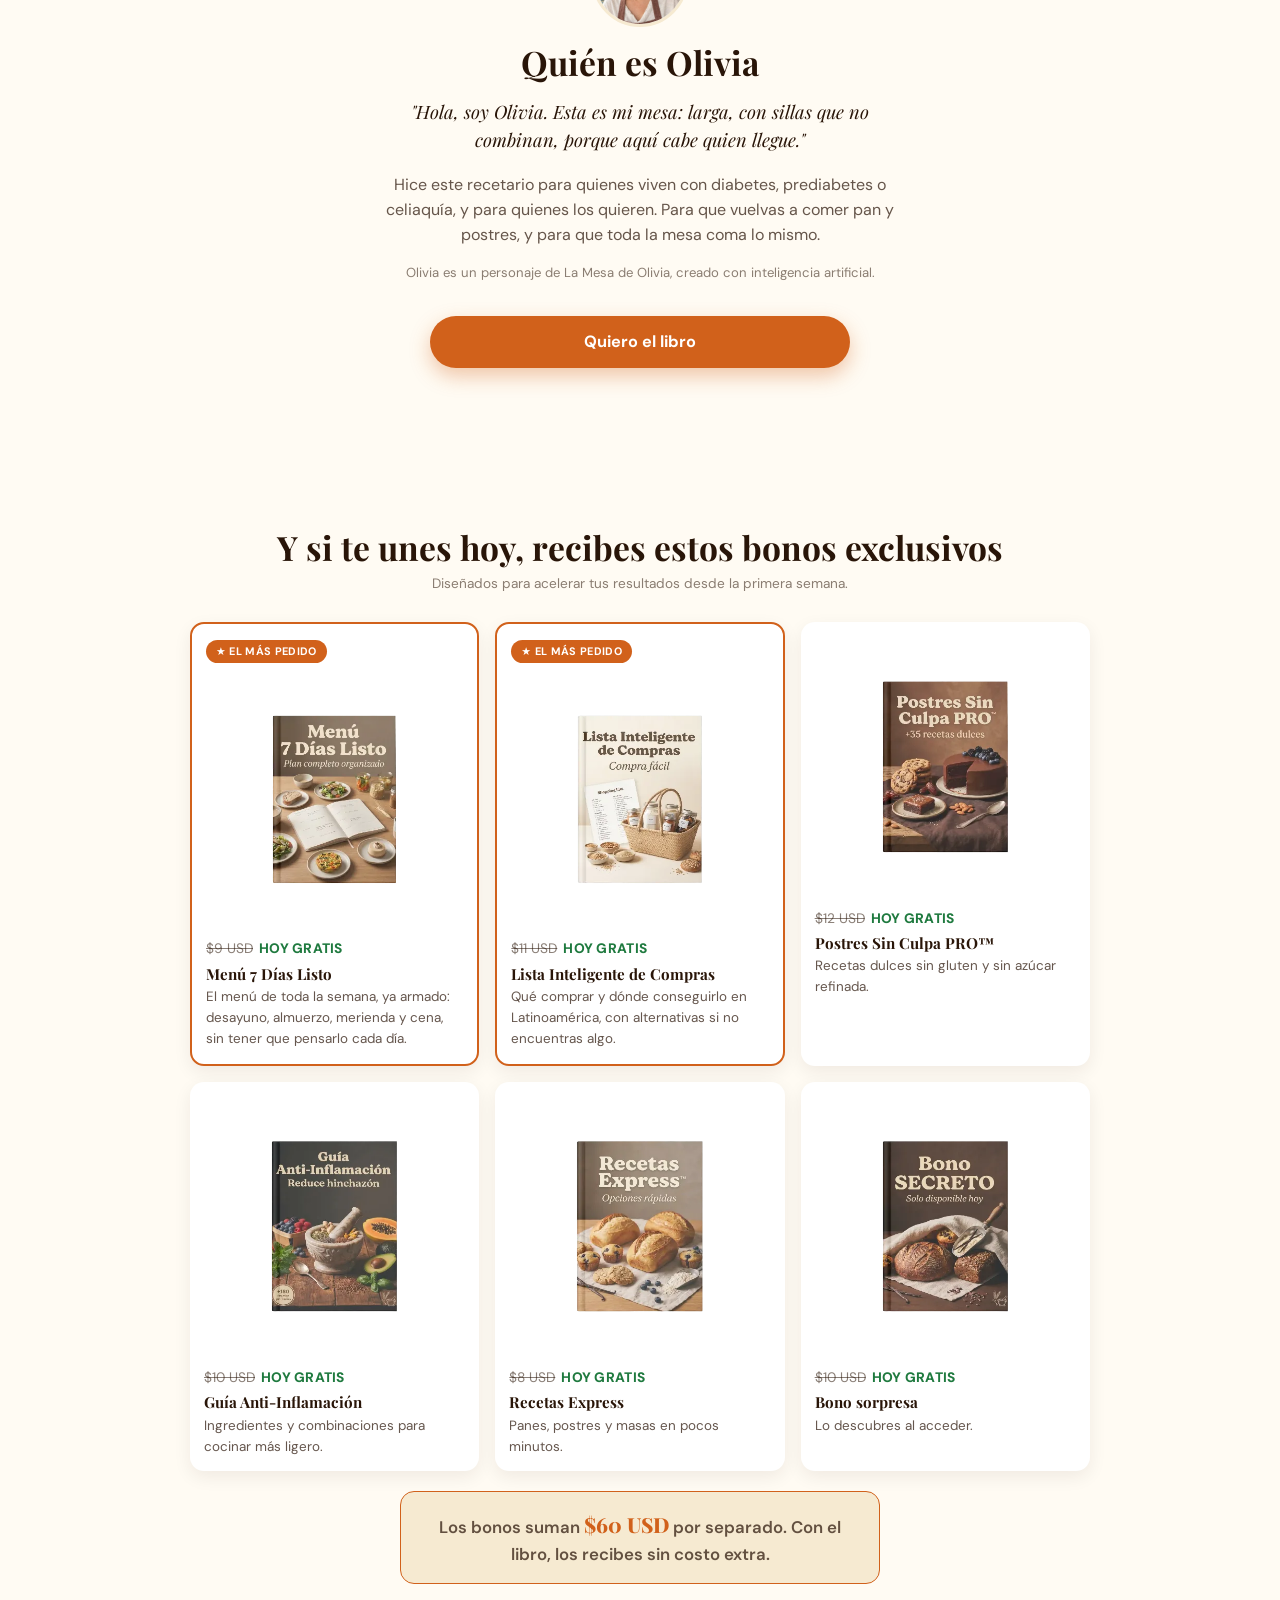
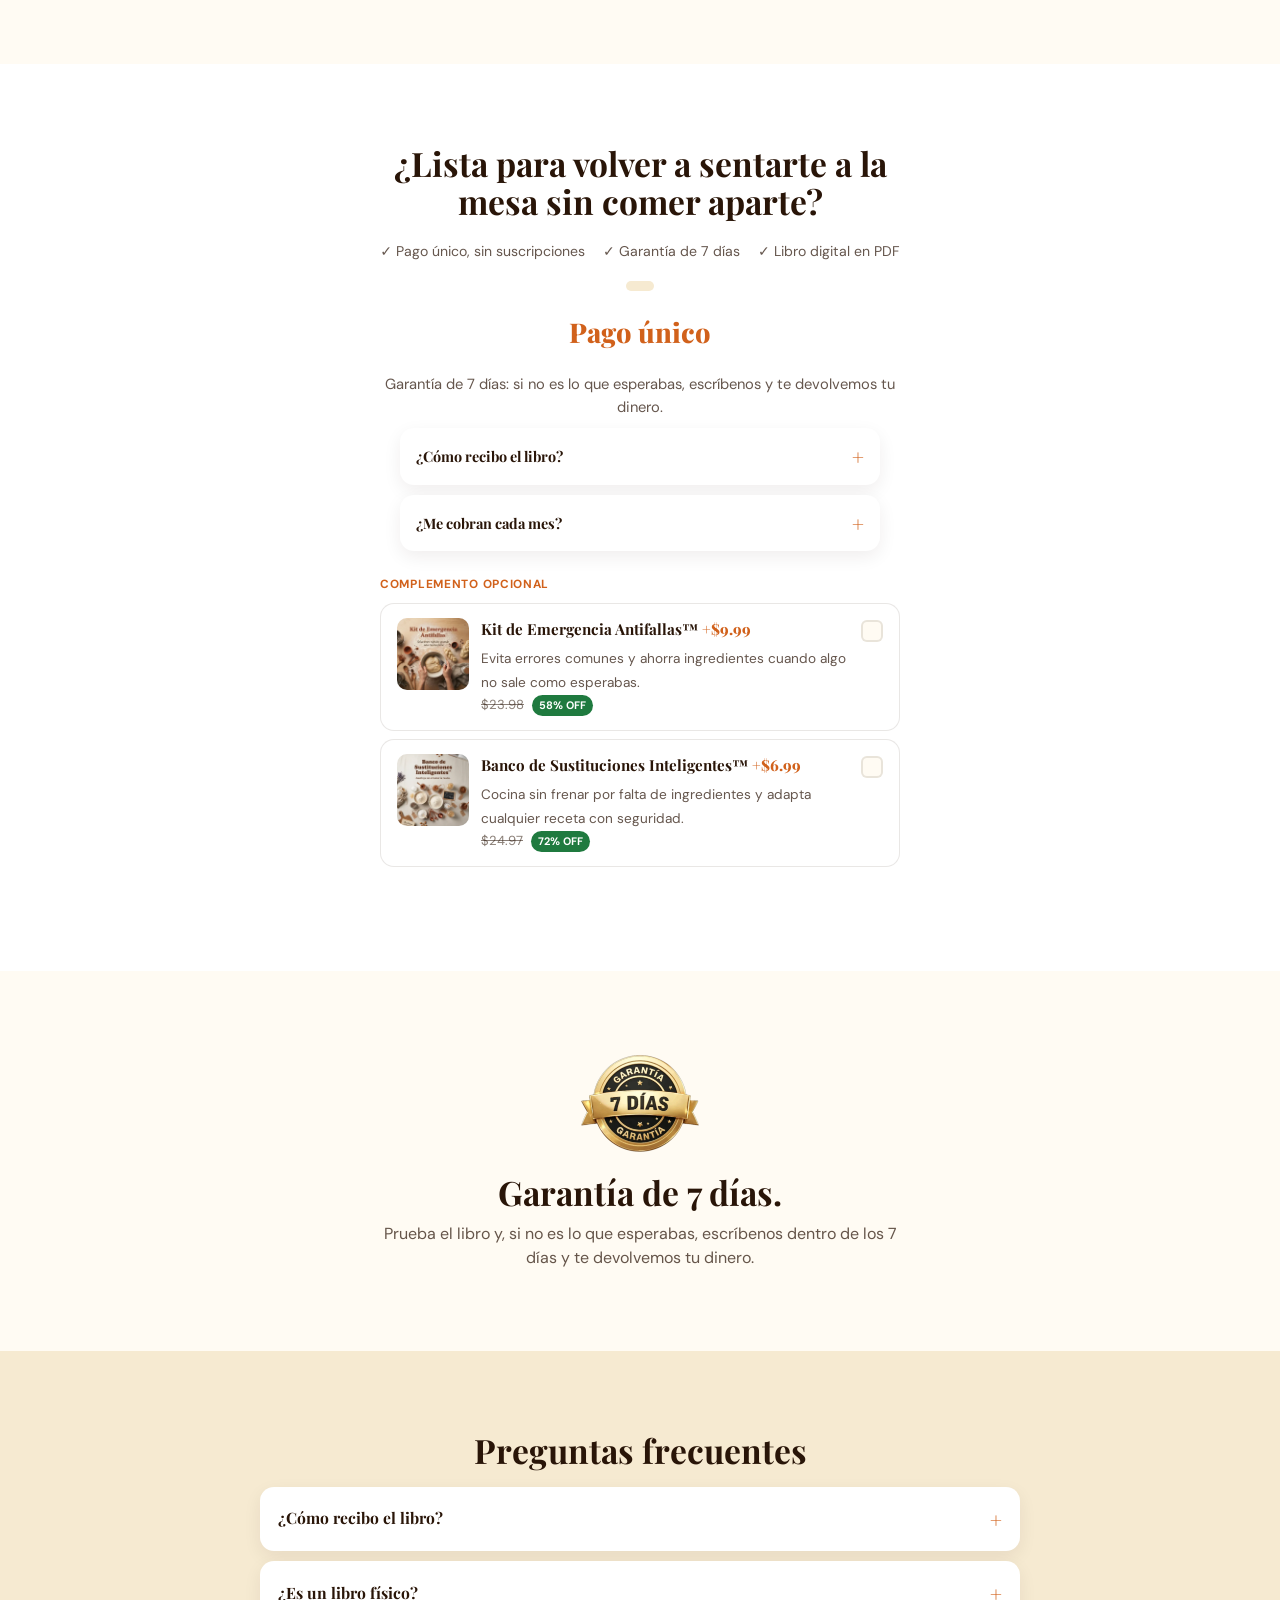
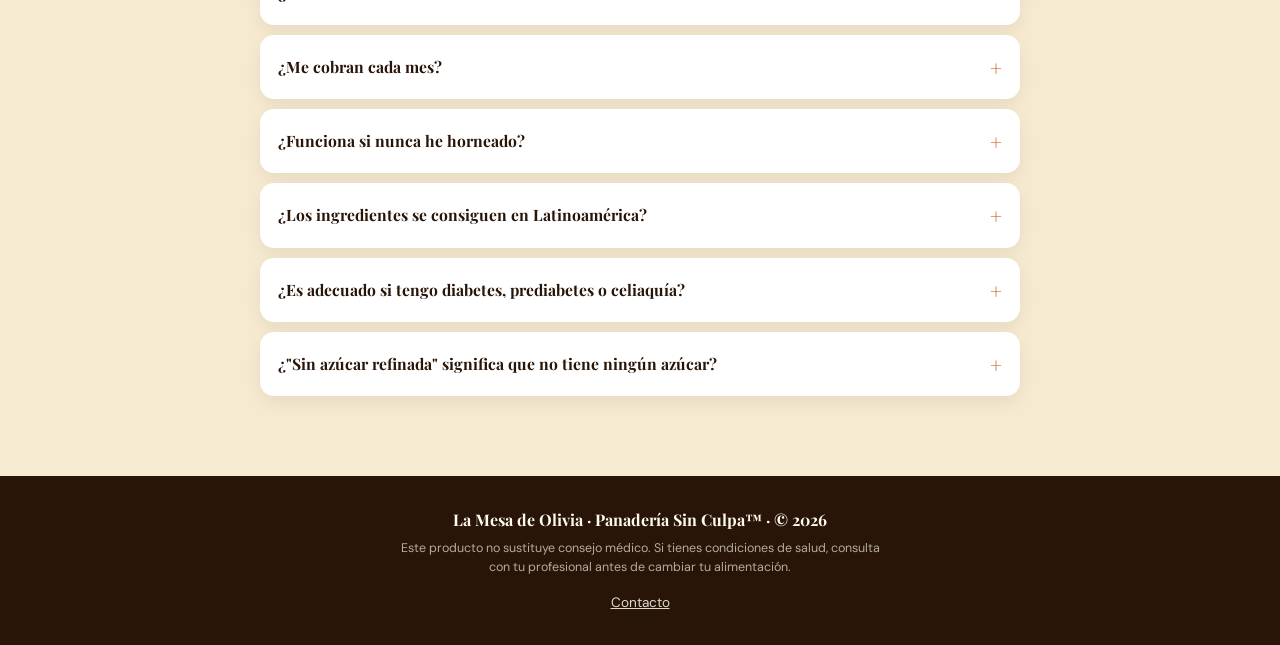
==== commit 516e90f4: "Vitrina de recetas con foto real y nombre, y foto de pan de lentejas - En "Las recetas por dentro" s" ====
--- a/index.html
+++ b/index.html
@@ -253,6 +253,35 @@
     <div class="wrap">
       <h2 id="dentro-title">Las recetas por dentro</h2>
       <p class="lede">Diez capítulos, cada receta con gramos y tazas, qué deberías ver y qué hacer si algo falla.</p>
+
+      <p class="recipe-showcase-label">Algunas de las más de 180 recetas:</p>
+      <div class="carousel" id="recetasCarousel">
+        <button type="button" class="carousel-btn carousel-prev" aria-label="Receta anterior">‹</button>
+        <ul class="carousel-track" id="carouselTrack">
+          <li class="recipe-card">
+            <img src="images/receta-thumb-waffles.webp" alt="Waffles de queso y orégano" loading="lazy" width="220" height="165">
+            <span class="recipe-category">Desayunos</span>
+            <span class="recipe-name">Waffles de queso y orégano</span>
+          </li>
+          <li class="recipe-card">
+            <img src="images/receta-thumb-torta-limon.webp" alt="Torta de limón y amapola" loading="lazy" width="220" height="165">
+            <span class="recipe-category">Tortas y bizcochos</span>
+            <span class="recipe-name">Torta de limón y amapola</span>
+          </li>
+          <li class="recipe-card">
+            <img src="images/receta-thumb-torta-manzana.webp" alt="Torta de manzana y canela" loading="lazy" width="220" height="165">
+            <span class="recipe-category">Tortas y bizcochos</span>
+            <span class="recipe-name">Torta de manzana y canela</span>
+          </li>
+          <li class="recipe-card">
+            <img src="images/receta-thumb-cupcakes.webp" alt="Cupcakes de chocolate" loading="lazy" width="220" height="165">
+            <span class="recipe-category">Tortas y bizcochos</span>
+            <span class="recipe-name">Cupcakes de chocolate</span>
+          </li>
+        </ul>
+        <button type="button" class="carousel-btn carousel-next" aria-label="Siguiente receta">›</button>
+      </div>
+
       <div class="accordion" id="capitulosAccordion">
         <details class="accordion-item">
           <summary><span>Capítulo 0 — Recetas base (el atajo)</span></summary>
@@ -317,6 +346,7 @@
         <p class="recipe-sample-sub">Pan de molde de verdad, hecho en la licuadora y sin amasar.</p>
 
         <div class="recipe-sample-meta">
+          <img src="images/pan-lentejas-muestra.webp" alt="Pan de lentejas, tal como aparece en el libro" class="recipe-sample-photo" width="64" height="64" loading="lazy">
           <div><span>Tiempo</span>Remojo de una noche + 2 h</div>
           <div><span>Rinde</span>10 rebanadas</div>
           <div><span>Nivel</span>Fácil</div>
--- a/css/styles.css
+++ b/css/styles.css
@@ -365,6 +365,23 @@
   display: none;
 }
 @media (min-width: 640px) { .carousel-btn { display: block; } }
+
+.recipe-showcase-label {
+  font-weight: 700;
+  font-size: 0.9rem;
+  color: var(--color-ink-soft);
+  margin: 20px 0 4px;
+}
+.recipe-category {
+  display: block;
+  font-size: 0.68rem;
+  font-weight: 700;
+  text-transform: uppercase;
+  letter-spacing: 0.04em;
+  color: var(--color-primary);
+  padding: 10px 10px 0;
+}
+.recipe-card .recipe-name { padding-top: 2px; }
 
 /* ============ Comparación pan bueno / malo ============ */
 .compare-row { display: grid; gap: 16px; margin: 0 auto 28px; max-width: 640px; }
@@ -1119,6 +1136,7 @@
   padding: 14px 0;
   margin-bottom: 14px;
 }
+.recipe-sample-photo { width: 64px; height: 64px; border-radius: 10px; object-fit: cover; flex: 0 0 auto; }
 .recipe-sample-meta div { font-weight: 600; font-size: 0.92rem; }
 .recipe-sample-meta span { display: block; font-size: 0.68rem; font-weight: 700; text-transform: uppercase; letter-spacing: 0.04em; color: var(--color-ink-faint); margin-bottom: 2px; }
 .recipe-sample-tags { font-weight: 700; color: var(--color-primary); margin-bottom: 24px; }
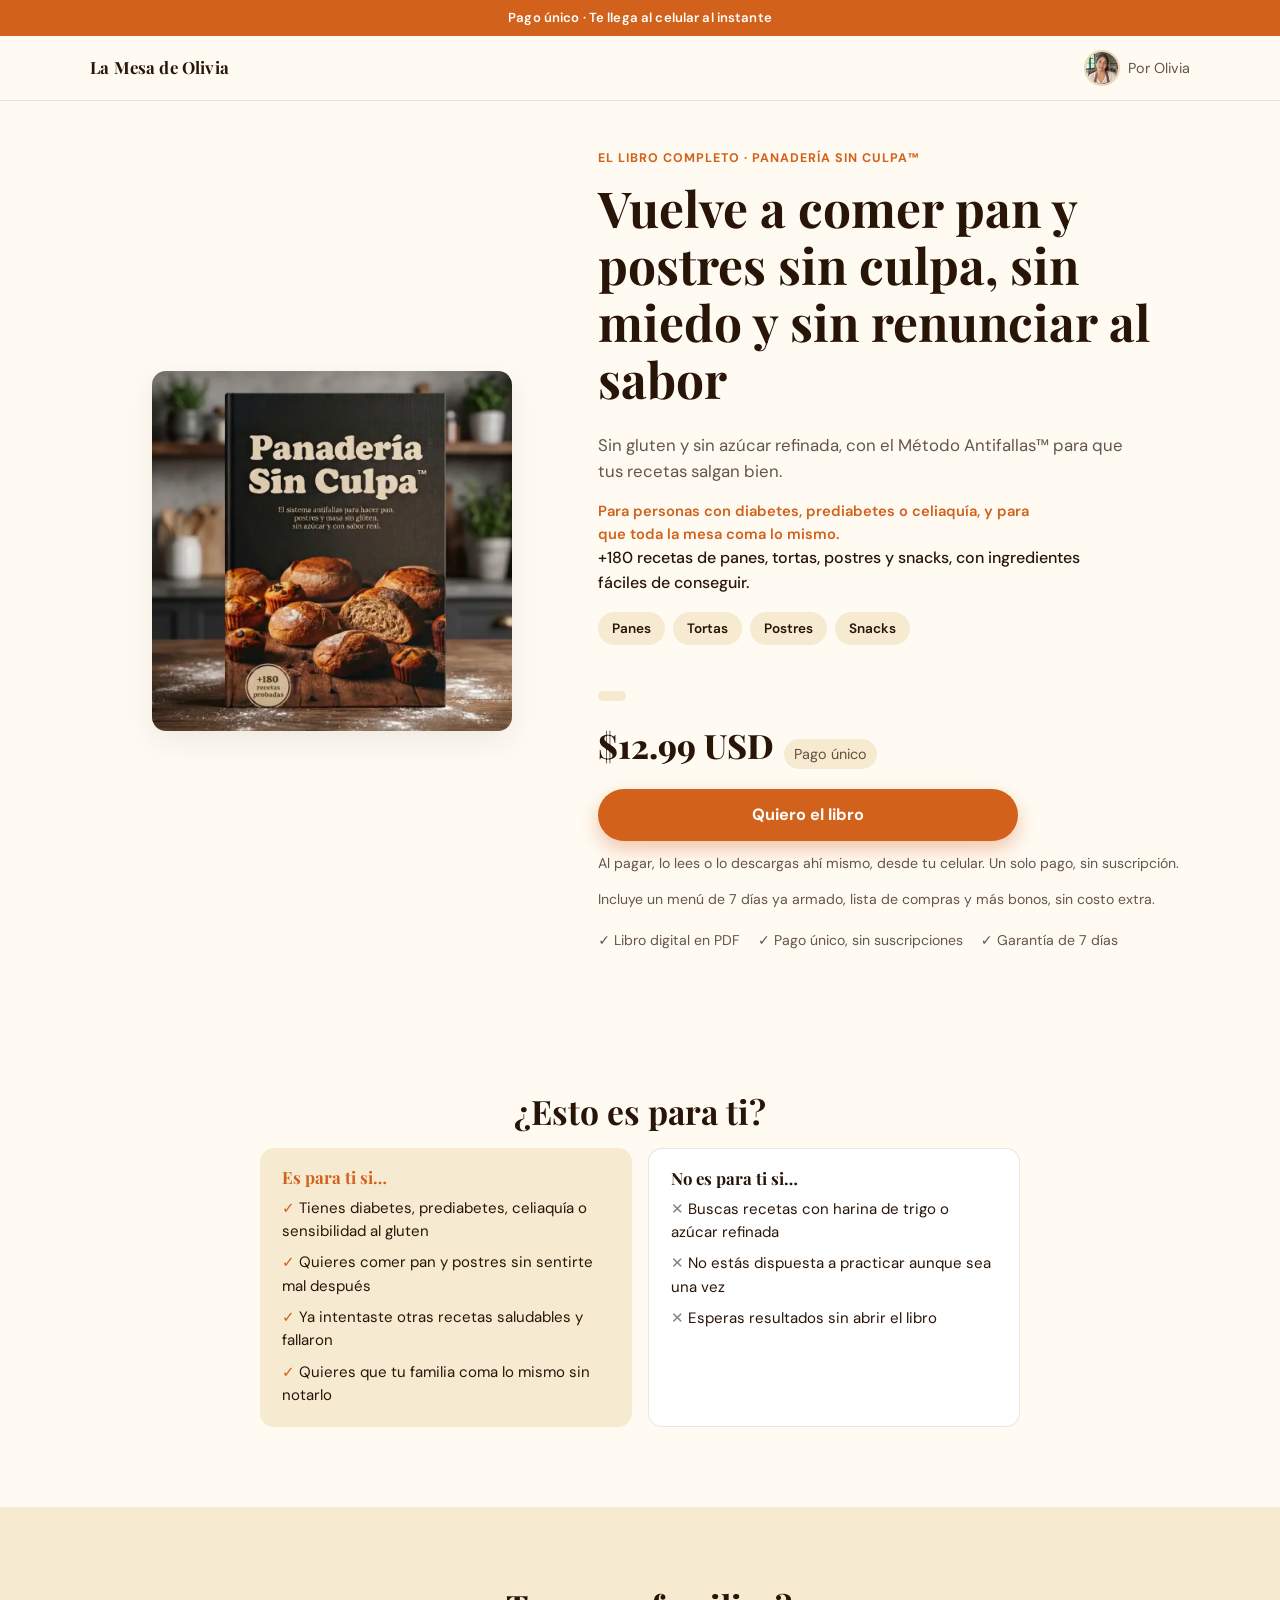
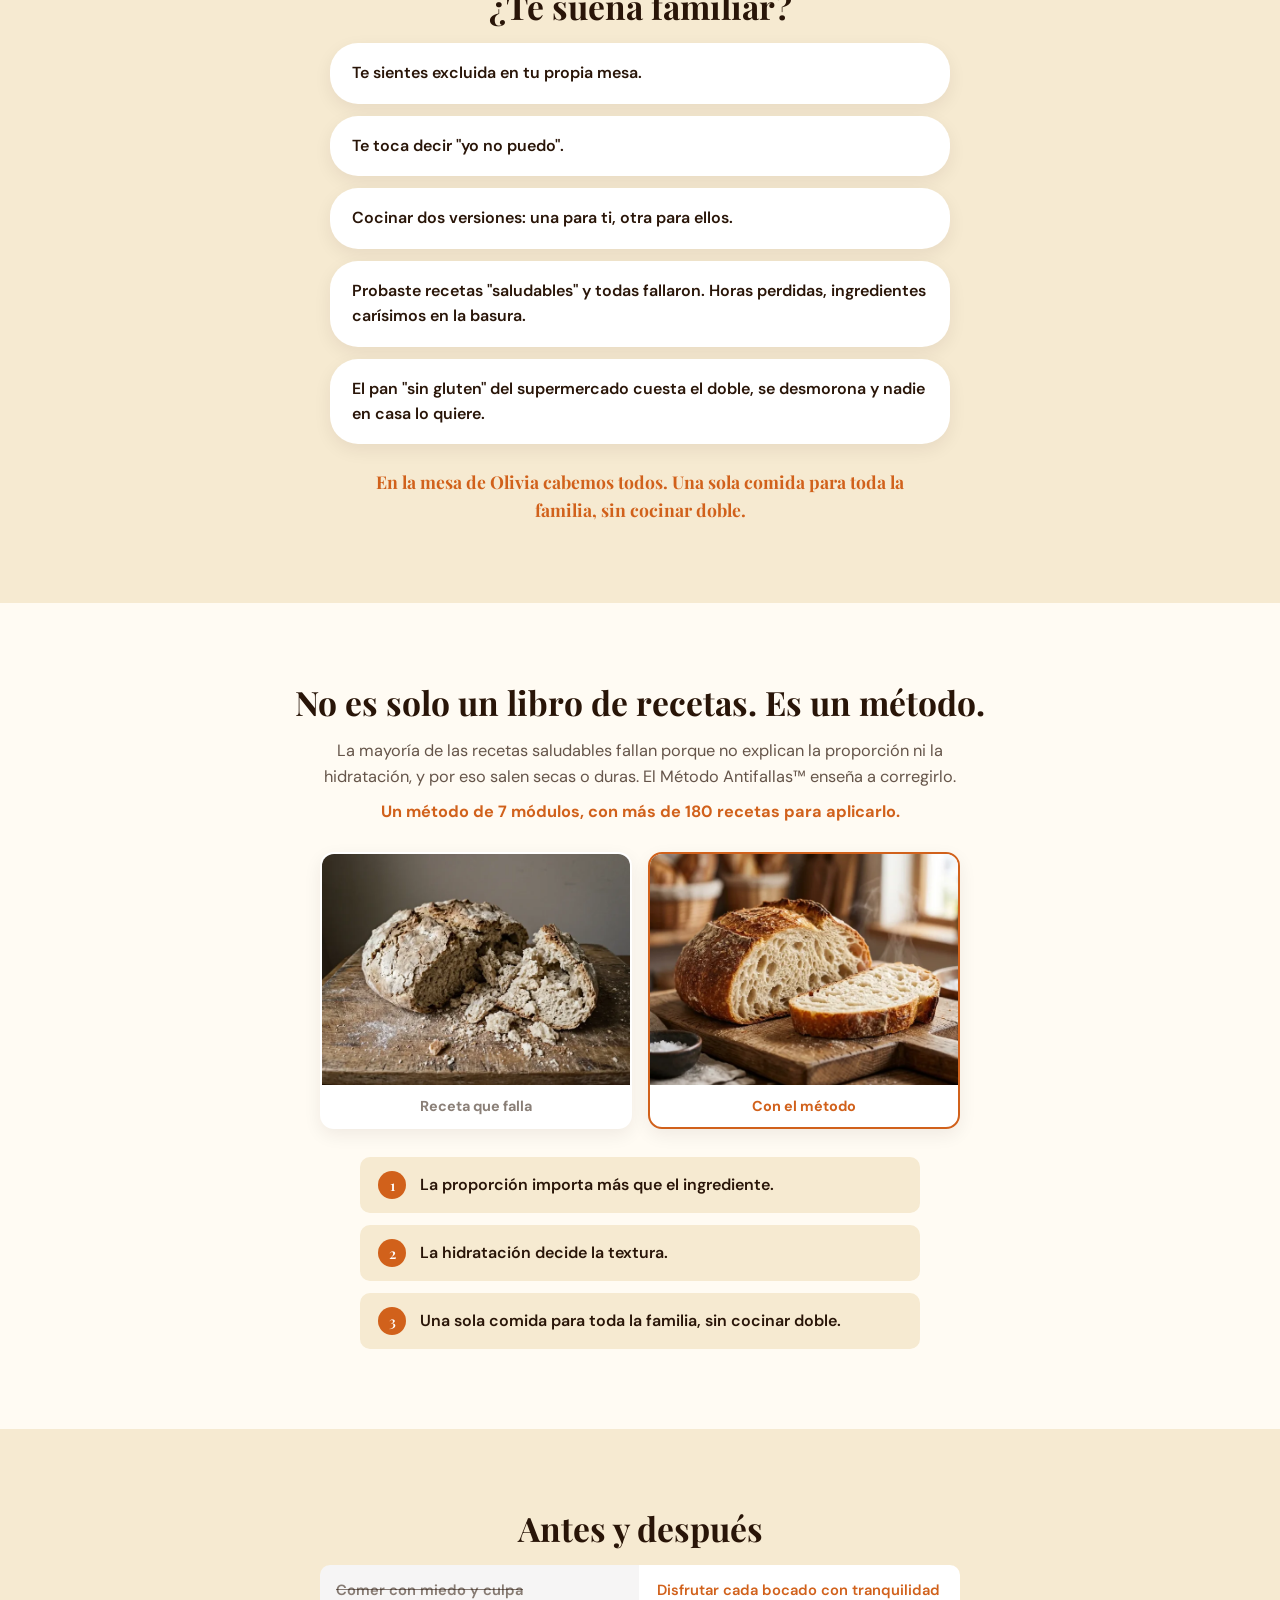
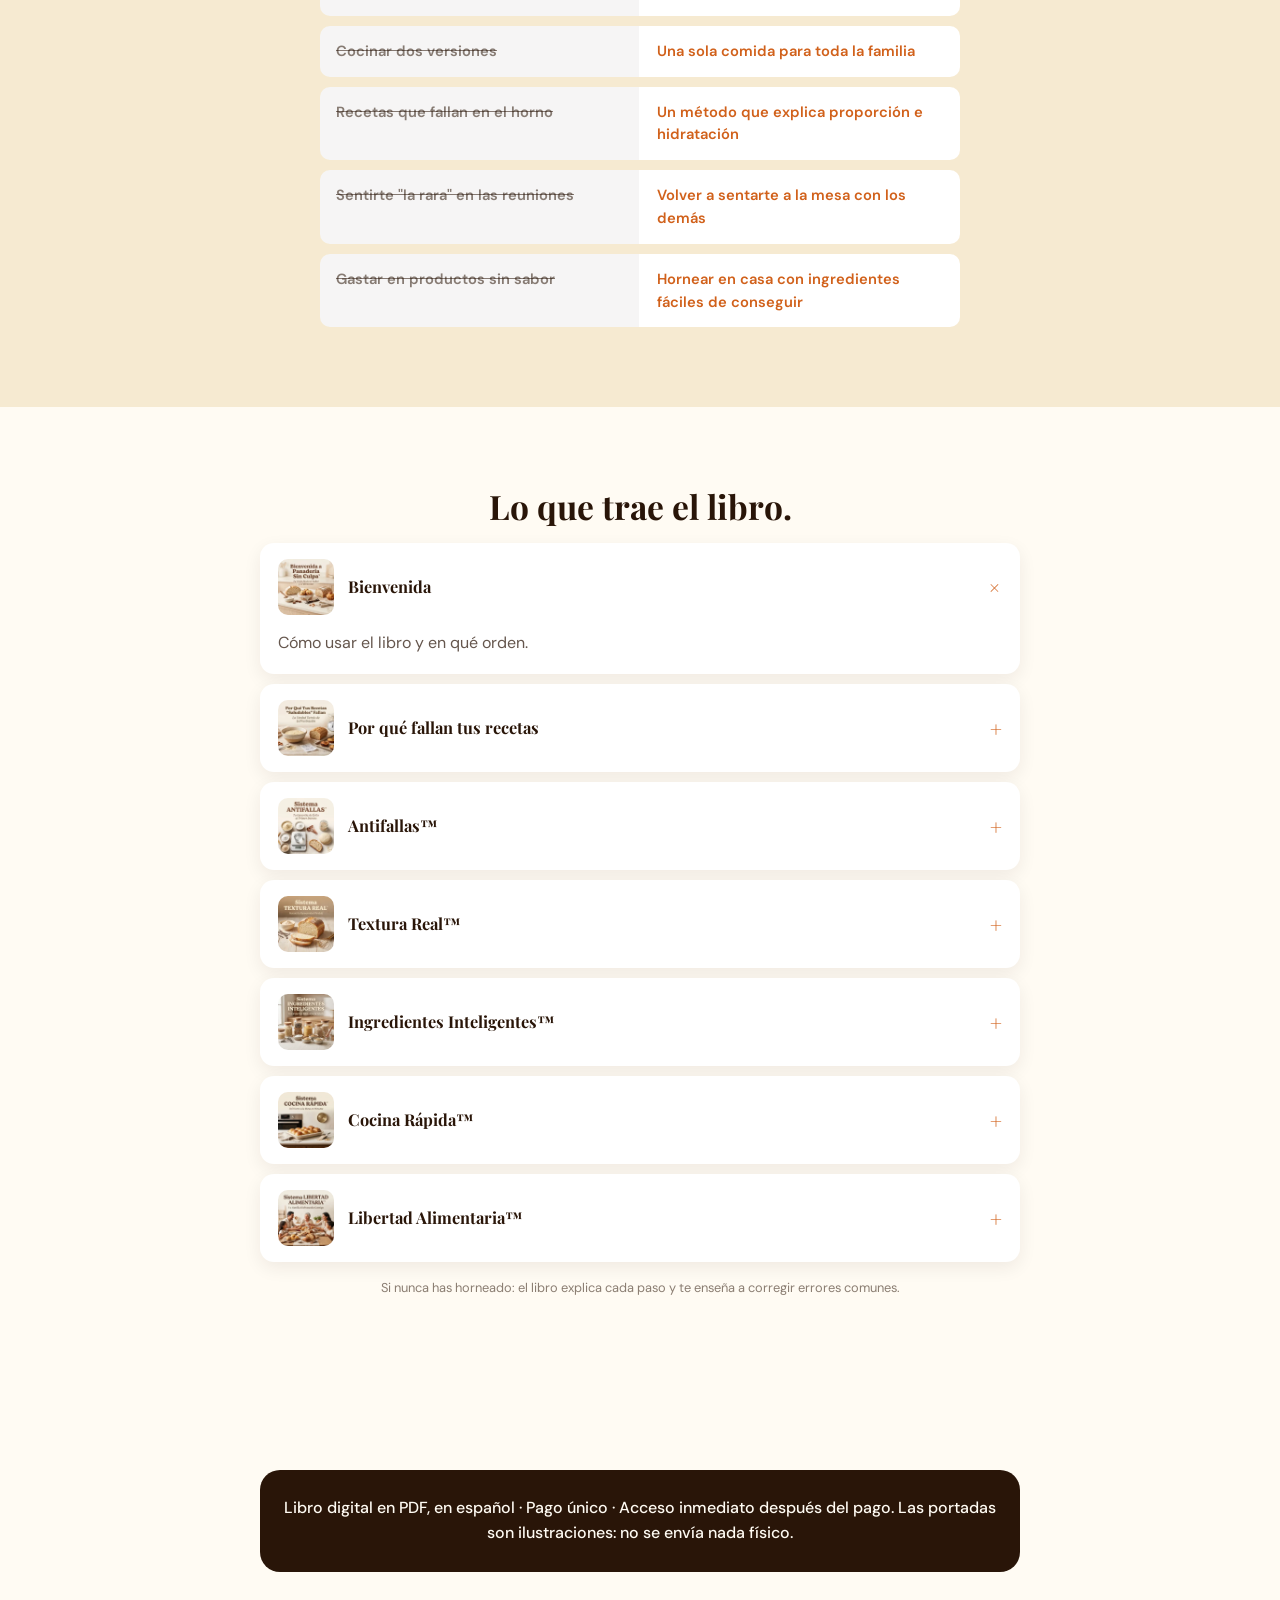
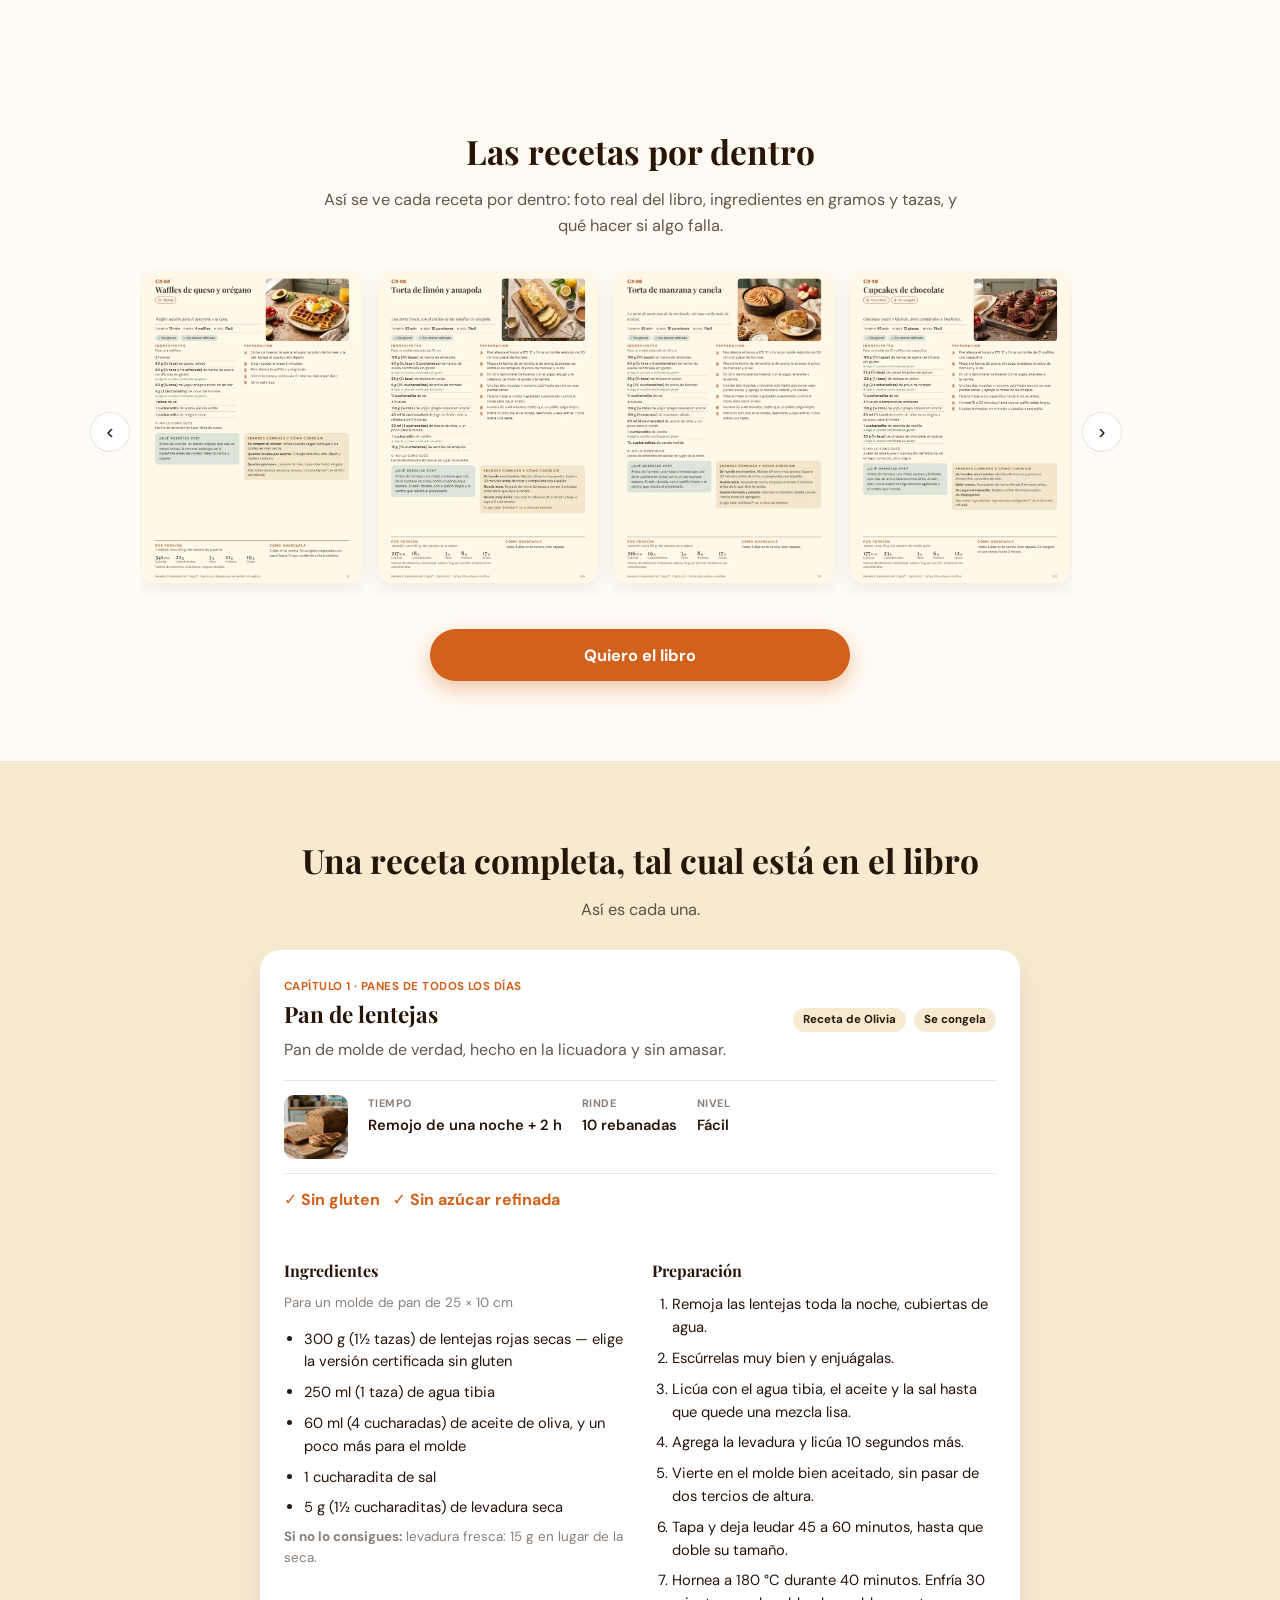
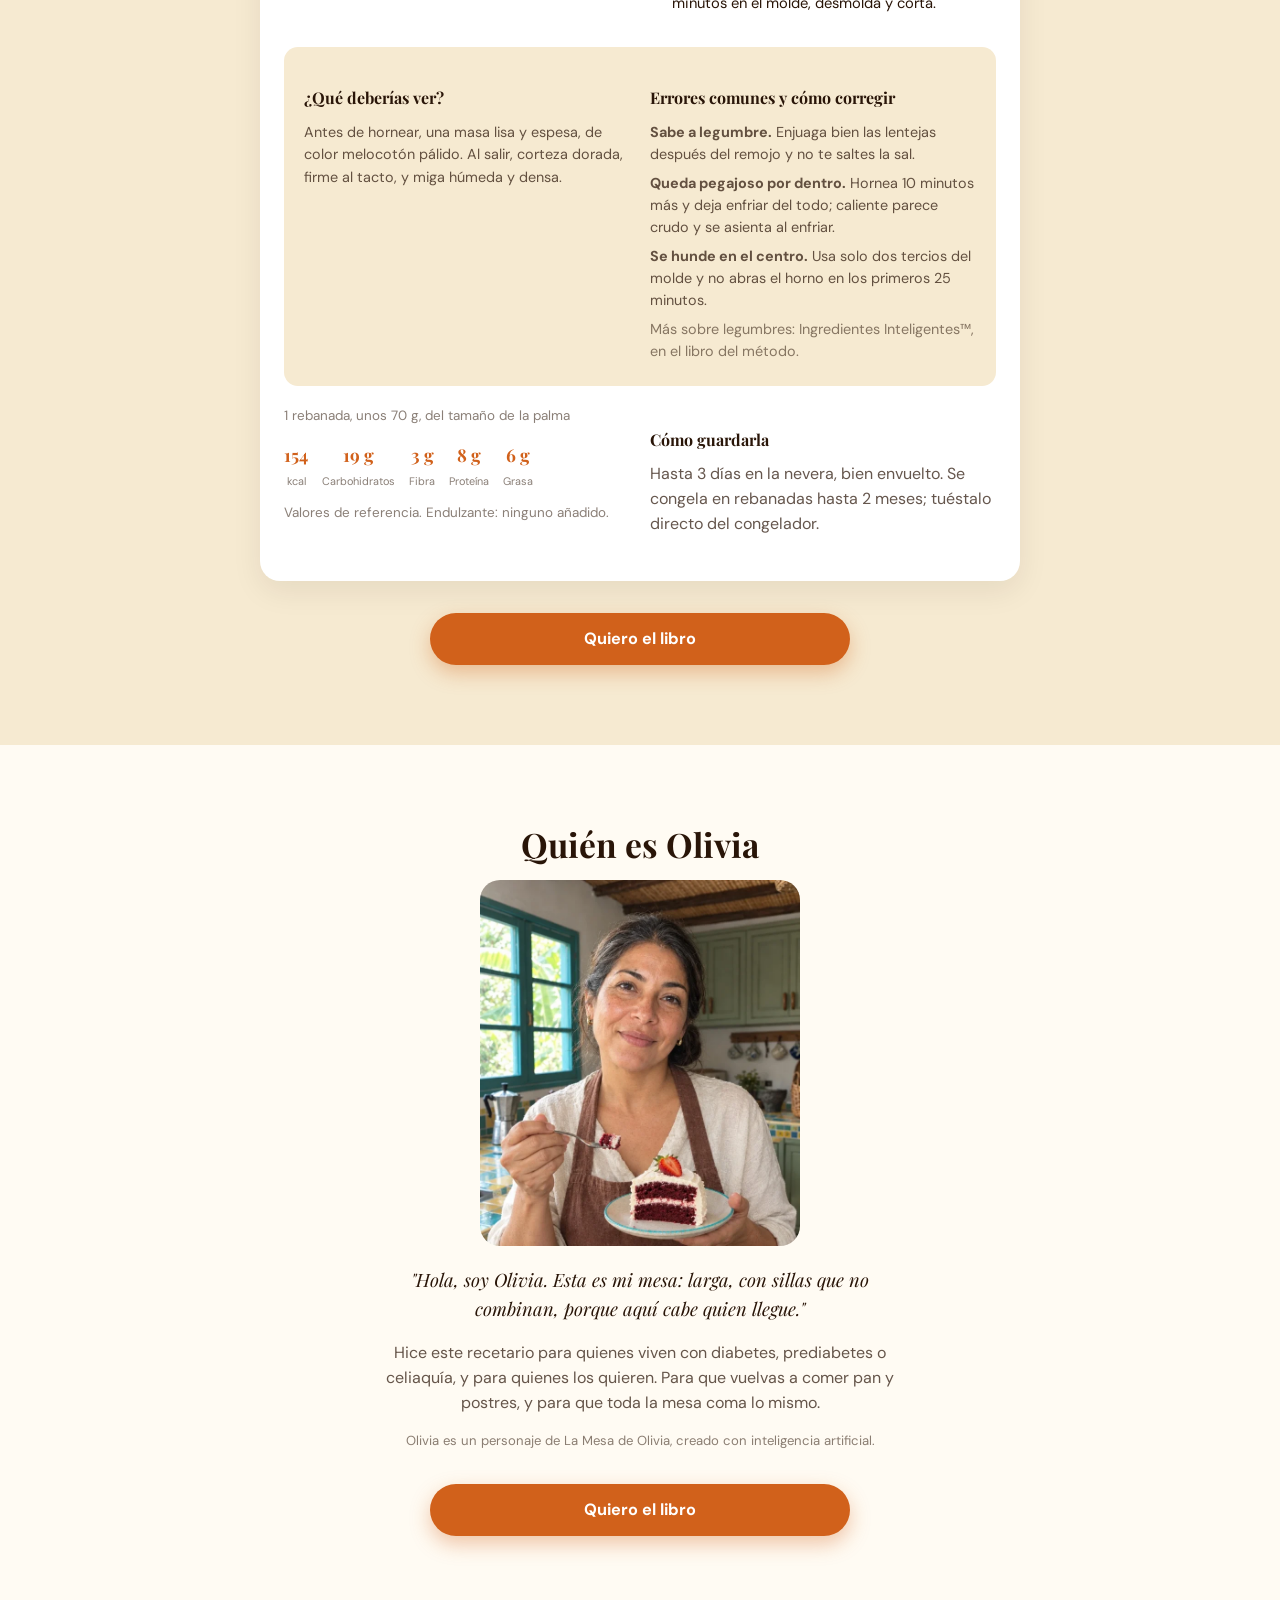
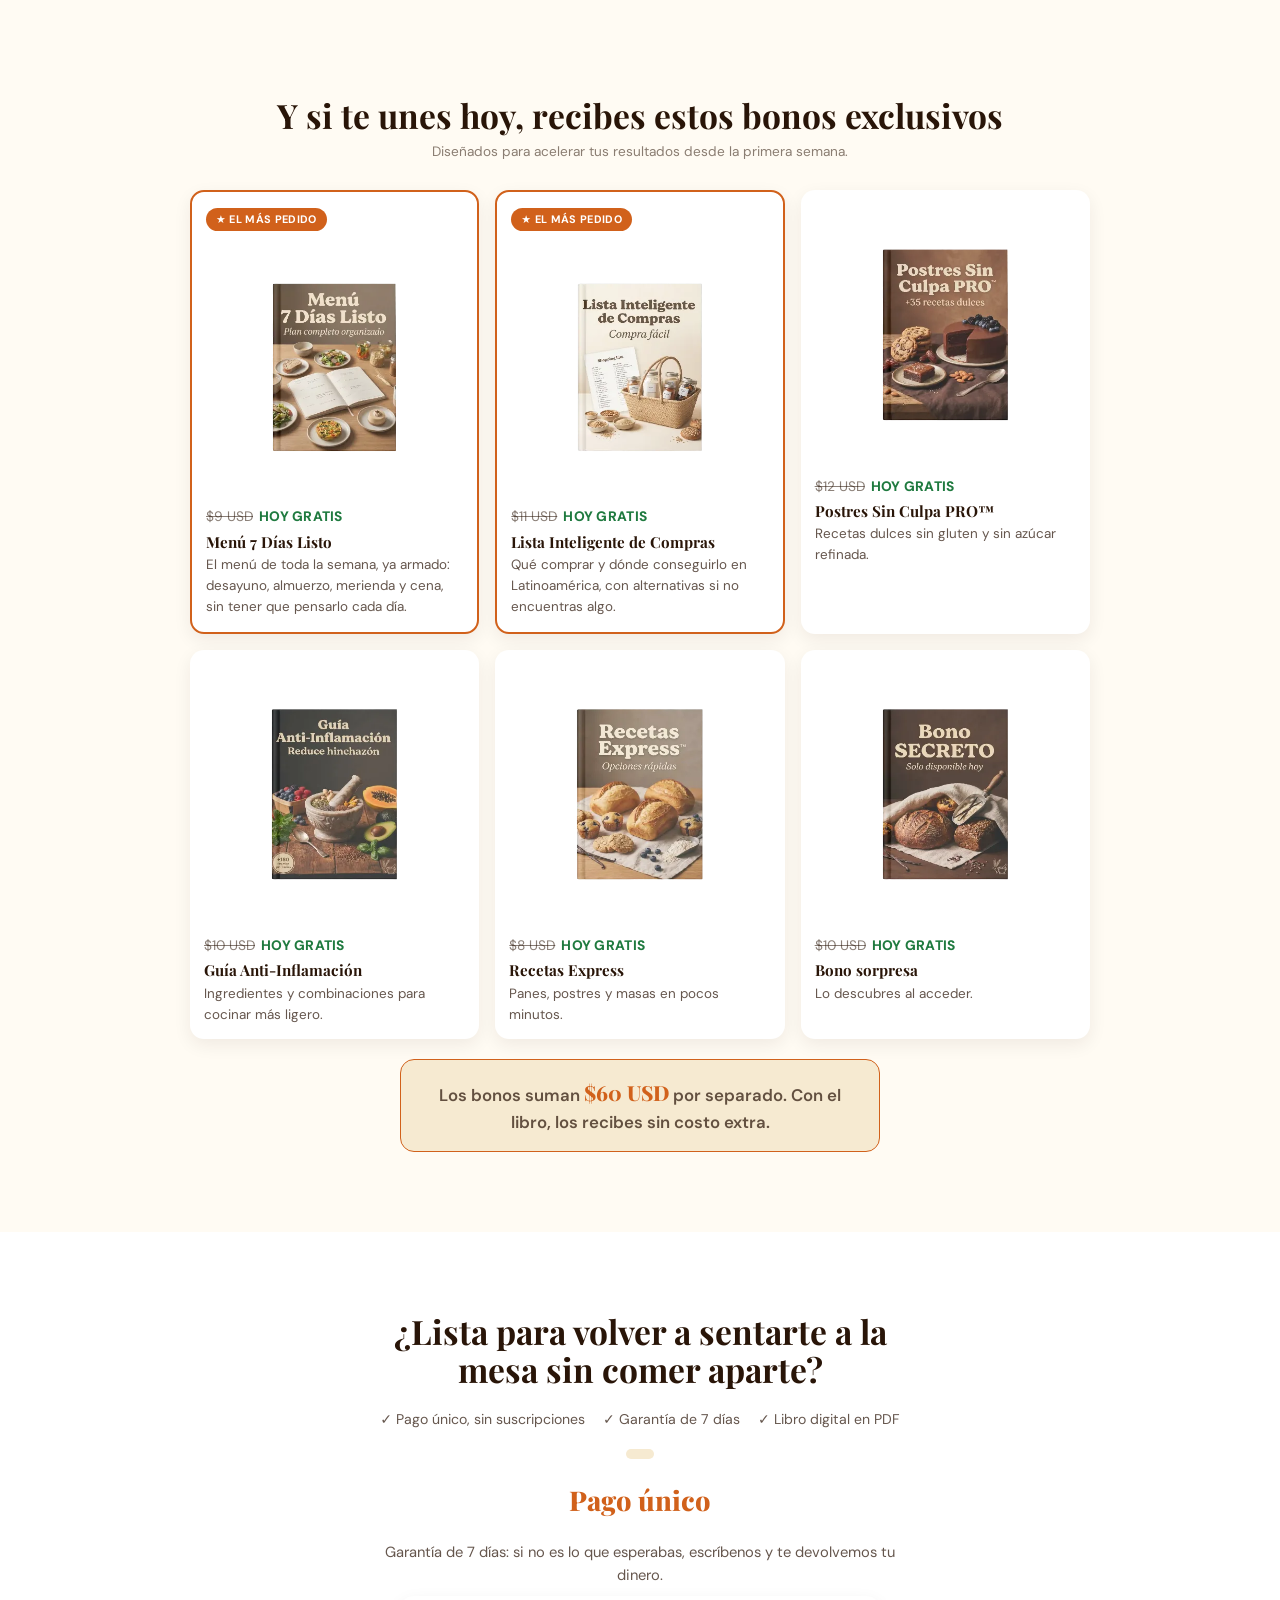
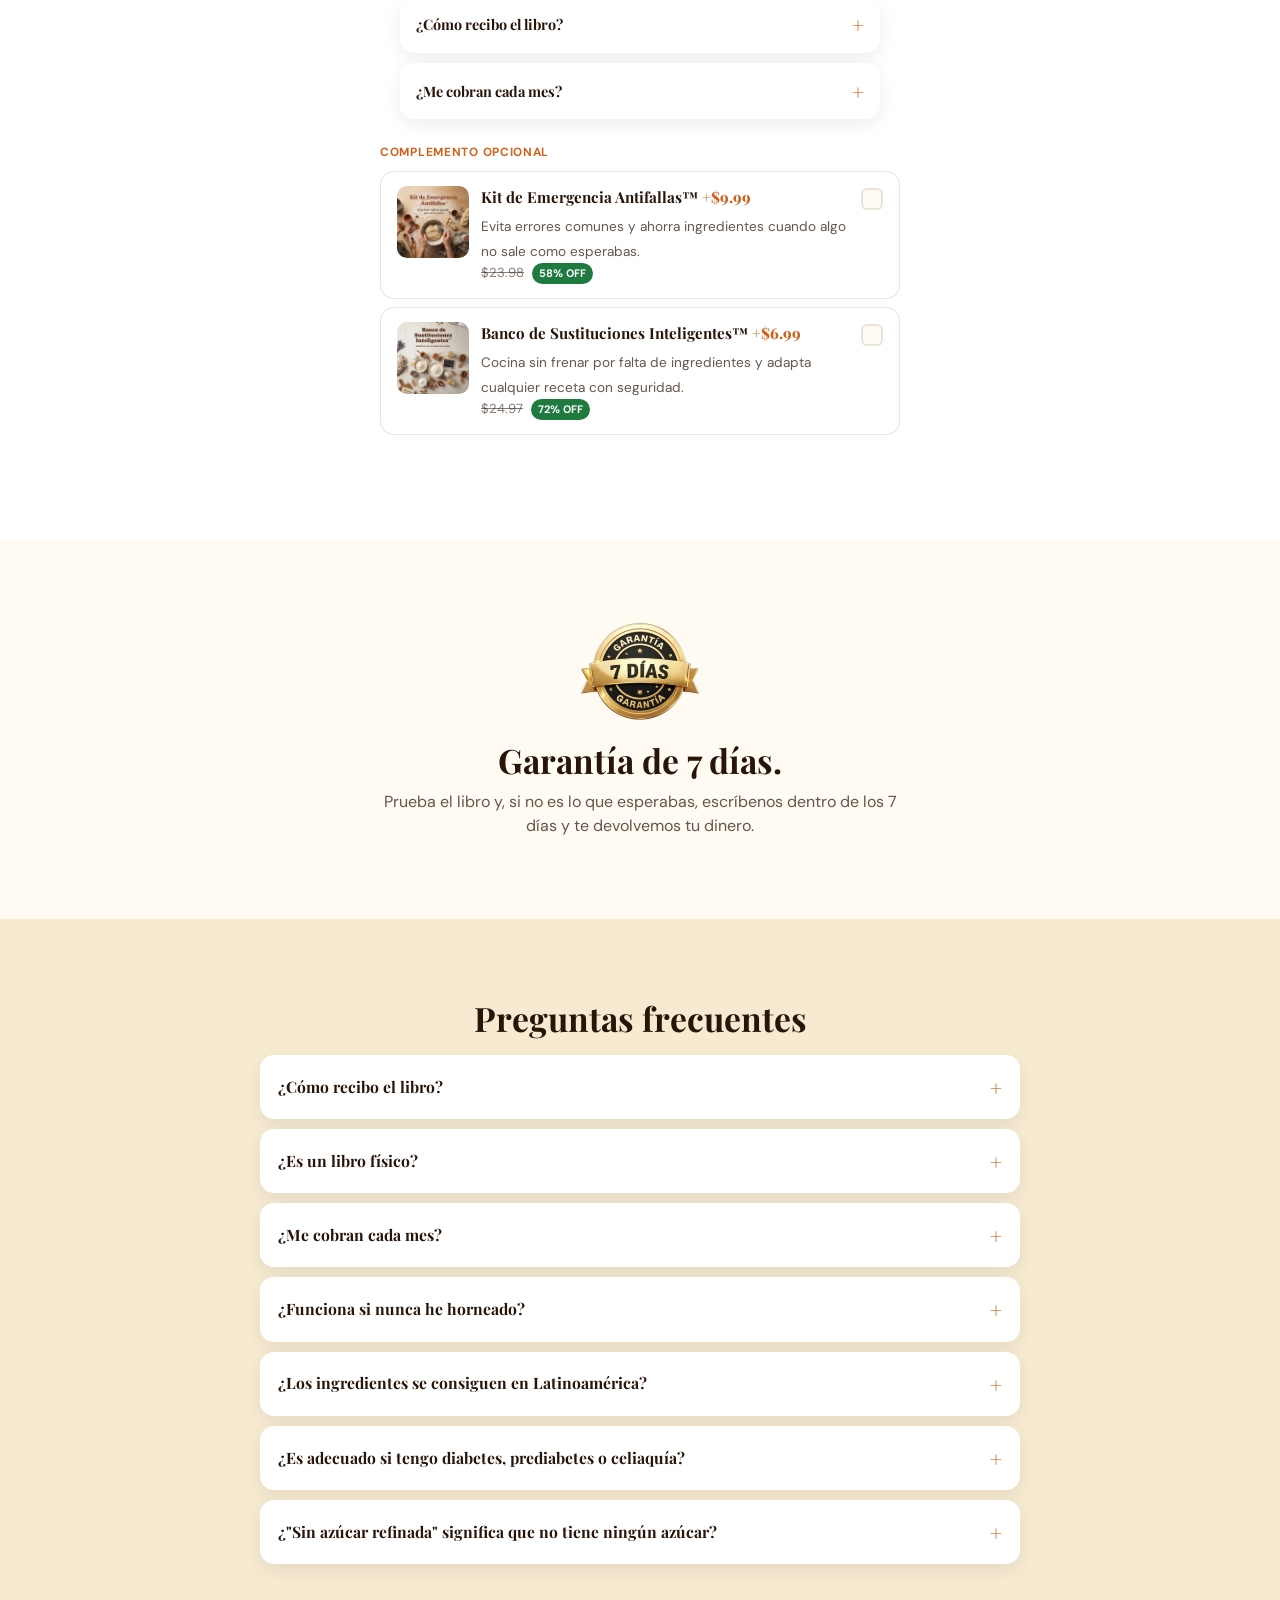
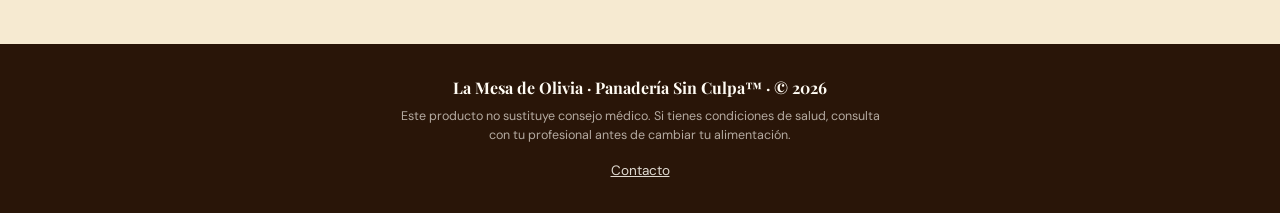
==== commit 87fbf6dd: "Carrusel con paginas reales del libro, sin capitulos; Olivia mas grande - "Las recetas por dentro" a" ====
--- a/index.html
+++ b/index.html
@@ -252,78 +252,27 @@
   <section class="section" id="dentro" aria-labelledby="dentro-title">
     <div class="wrap">
       <h2 id="dentro-title">Las recetas por dentro</h2>
-      <p class="lede">Diez capítulos, cada receta con gramos y tazas, qué deberías ver y qué hacer si algo falla.</p>
-
-      <p class="recipe-showcase-label">Algunas de las más de 180 recetas:</p>
+      <p class="lede">Así se ve cada receta por dentro: foto real del libro, ingredientes en gramos y tazas, y qué hacer si algo falla.</p>
+
       <div class="carousel" id="recetasCarousel">
-        <button type="button" class="carousel-btn carousel-prev" aria-label="Receta anterior">‹</button>
+        <button type="button" class="carousel-btn carousel-prev" aria-label="Página anterior">‹</button>
         <ul class="carousel-track" id="carouselTrack">
-          <li class="recipe-card">
-            <img src="images/receta-thumb-waffles.webp" alt="Waffles de queso y orégano" loading="lazy" width="220" height="165">
-            <span class="recipe-category">Desayunos</span>
-            <span class="recipe-name">Waffles de queso y orégano</span>
+          <li class="recipe-card recipe-card--page">
+            <img src="images/recetas-carrusel-1.webp" alt="Página del libro: receta de waffles de queso y orégano" loading="lazy" width="220" height="311">
           </li>
-          <li class="recipe-card">
-            <img src="images/receta-thumb-torta-limon.webp" alt="Torta de limón y amapola" loading="lazy" width="220" height="165">
-            <span class="recipe-category">Tortas y bizcochos</span>
-            <span class="recipe-name">Torta de limón y amapola</span>
+          <li class="recipe-card recipe-card--page">
+            <img src="images/recetas-carrusel-2.webp" alt="Página del libro: receta de torta de limón y amapola" loading="lazy" width="220" height="311">
           </li>
-          <li class="recipe-card">
-            <img src="images/receta-thumb-torta-manzana.webp" alt="Torta de manzana y canela" loading="lazy" width="220" height="165">
-            <span class="recipe-category">Tortas y bizcochos</span>
-            <span class="recipe-name">Torta de manzana y canela</span>
+          <li class="recipe-card recipe-card--page">
+            <img src="images/recetas-carrusel-3.webp" alt="Página del libro: receta de torta de manzana y canela" loading="lazy" width="220" height="311">
           </li>
-          <li class="recipe-card">
-            <img src="images/receta-thumb-cupcakes.webp" alt="Cupcakes de chocolate" loading="lazy" width="220" height="165">
-            <span class="recipe-category">Tortas y bizcochos</span>
-            <span class="recipe-name">Cupcakes de chocolate</span>
+          <li class="recipe-card recipe-card--page">
+            <img src="images/recetas-carrusel-4.webp" alt="Página del libro: receta de cupcakes de chocolate" loading="lazy" width="220" height="311">
           </li>
         </ul>
-        <button type="button" class="carousel-btn carousel-next" aria-label="Siguiente receta">›</button>
-      </div>
-
-      <div class="accordion" id="capitulosAccordion">
-        <details class="accordion-item">
-          <summary><span>Capítulo 0 — Recetas base (el atajo)</span></summary>
-          <p>Masa base de pan, de pizza, de torta, de galleta.</p>
-        </details>
-        <details class="accordion-item">
-          <summary><span>Capítulo 1 — Panes de todos los días</span></summary>
-          <p>Pan de molde suave, pan de lentejas, pan de garbanzo, pan de brócoli, pan de hamburguesa.</p>
-        </details>
-        <details class="accordion-item">
-          <summary><span>Capítulo 2 — La mesa latina</span></summary>
-          <p>Arepa de queso y linaza, pandebono, almojábana, buñuelo horneado, tortilla de yuca.</p>
-        </details>
-        <details class="accordion-item">
-          <summary><span>Capítulo 3 — Desayunos en sartén y licuadora</span></summary>
-          <p>Panqueques de yogur, waffles de fresa y banano, crepas de avena, tostadas francesas.</p>
-        </details>
-        <details class="accordion-item">
-          <summary><span>Capítulo 4 — Pizzas, masas saladas y tartas</span></summary>
-          <p>Pizza de arroz integral, pizza de coliflor, focaccia de romero, quiche de espinaca y queso.</p>
-        </details>
-        <details class="accordion-item">
-          <summary><span>Capítulo 5 — Tortas, bizcochos y muffins</span></summary>
-          <p>Torta de vainilla y almendra, torta de chocolate esponjosa, brownie de aguacate, muffins de arándanos.</p>
-        </details>
-        <details class="accordion-item">
-          <summary><span>Capítulo 6 — Galletas y snacks dulces</span></summary>
-          <p>Galletas de avena y canela, alfajores sin azúcar, trufas de chocolate, barras de granola crocantes.</p>
-        </details>
-        <details class="accordion-item">
-          <summary><span>Capítulo 7 — Postres cremosos y fríos</span></summary>
-          <p>Flan de vainilla sin azúcar, cheesecake horneado, mousse de maracuyá, arroz con leche, panna cotta de vainilla.</p>
-        </details>
-        <details class="accordion-item">
-          <summary><span>Capítulo 8 — Snacks salados y para llevar</span></summary>
-          <p>Palitos de queso y ajo, crackers de semillas, nuggets de pollo al horno, pan pita de garbanzo.</p>
-        </details>
-        <details class="accordion-item">
-          <summary><span>Capítulo 9 — Fechas especiales</span></summary>
-          <p>Torta de cumpleaños, natilla navideña, buñuelos navideños, rosca de Reyes de naranja, pie de limón sin azúcar.</p>
-        </details>
-      </div>
+        <button type="button" class="carousel-btn carousel-next" aria-label="Página siguiente">›</button>
+      </div>
+
       <a href="#comprar" class="btn btn-primary btn-large js-cta repeat-cta" data-cta="block4-recetas">Quiero el libro</a>
     </div>
   </section>
@@ -420,8 +369,8 @@
   <!-- QUIÉN ES OLIVIA -->
   <section class="section" id="quien-es-olivia" aria-labelledby="quien-es-olivia-title">
     <div class="wrap olivia-wrap">
-      <img src="images/olivia.webp" alt="Olivia" width="96" height="96" class="olivia-photo" loading="lazy">
       <h2 id="quien-es-olivia-title">Quién es Olivia</h2>
+      <img src="images/olivia-con-pastel.webp" alt="Olivia, en su cocina" width="350" height="400" class="olivia-photo" loading="lazy">
       <p class="olivia-quote">"Hola, soy Olivia. Esta es mi mesa: larga, con sillas que no combinan, porque aquí cabe quien llegue."</p>
       <p>Hice este recetario para quienes viven con diabetes, prediabetes o celiaquía, y para quienes los quieren. Para que vuelvas a comer pan y postres, y para que toda la mesa coma lo mismo.</p>
       <p class="olivia-disclosure">Olivia es un personaje de La Mesa de Olivia, creado con inteligencia artificial.</p>
--- a/css/styles.css
+++ b/css/styles.css
@@ -343,13 +343,6 @@
   aspect-ratio: 4 / 3;
   object-fit: cover;
 }
-.recipe-name {
-  display: block;
-  font-weight: 700;
-  font-family: var(--font-display);
-  font-size: 1.02rem;
-  padding: 14px 10px;
-}
 
 .carousel-btn {
   flex: 0 0 auto;
@@ -366,22 +359,8 @@
 }
 @media (min-width: 640px) { .carousel-btn { display: block; } }
 
-.recipe-showcase-label {
-  font-weight: 700;
-  font-size: 0.9rem;
-  color: var(--color-ink-soft);
-  margin: 20px 0 4px;
-}
-.recipe-category {
-  display: block;
-  font-size: 0.68rem;
-  font-weight: 700;
-  text-transform: uppercase;
-  letter-spacing: 0.04em;
-  color: var(--color-primary);
-  padding: 10px 10px 0;
-}
-.recipe-card .recipe-name { padding-top: 2px; }
+.recipe-card--page { width: 220px; }
+.recipe-card--page img { aspect-ratio: auto; object-fit: contain; }
 
 /* ============ Comparación pan bueno / malo ============ */
 .compare-row { display: grid; gap: 16px; margin: 0 auto 28px; max-width: 640px; }
@@ -1181,7 +1160,7 @@
 
 /* ============ D5: Quién es Olivia ============ */
 .olivia-wrap { max-width: 560px; margin: 0 auto; text-align: center; }
-.olivia-photo { width: 96px; height: 96px; border-radius: 50%; object-fit: cover; margin: 0 auto 16px; border: 3px solid var(--color-sand); }
+.olivia-photo { width: 100%; max-width: 320px; aspect-ratio: 7 / 8; height: auto; border-radius: var(--radius-lg); object-fit: cover; margin: 14px auto 20px; display: block; }
 .olivia-quote { font-family: var(--font-display); font-size: 1.15rem; font-style: italic; color: var(--color-ink); margin-bottom: 18px; }
 .olivia-disclosure { font-size: 0.82rem; color: var(--color-ink-faint); }
 
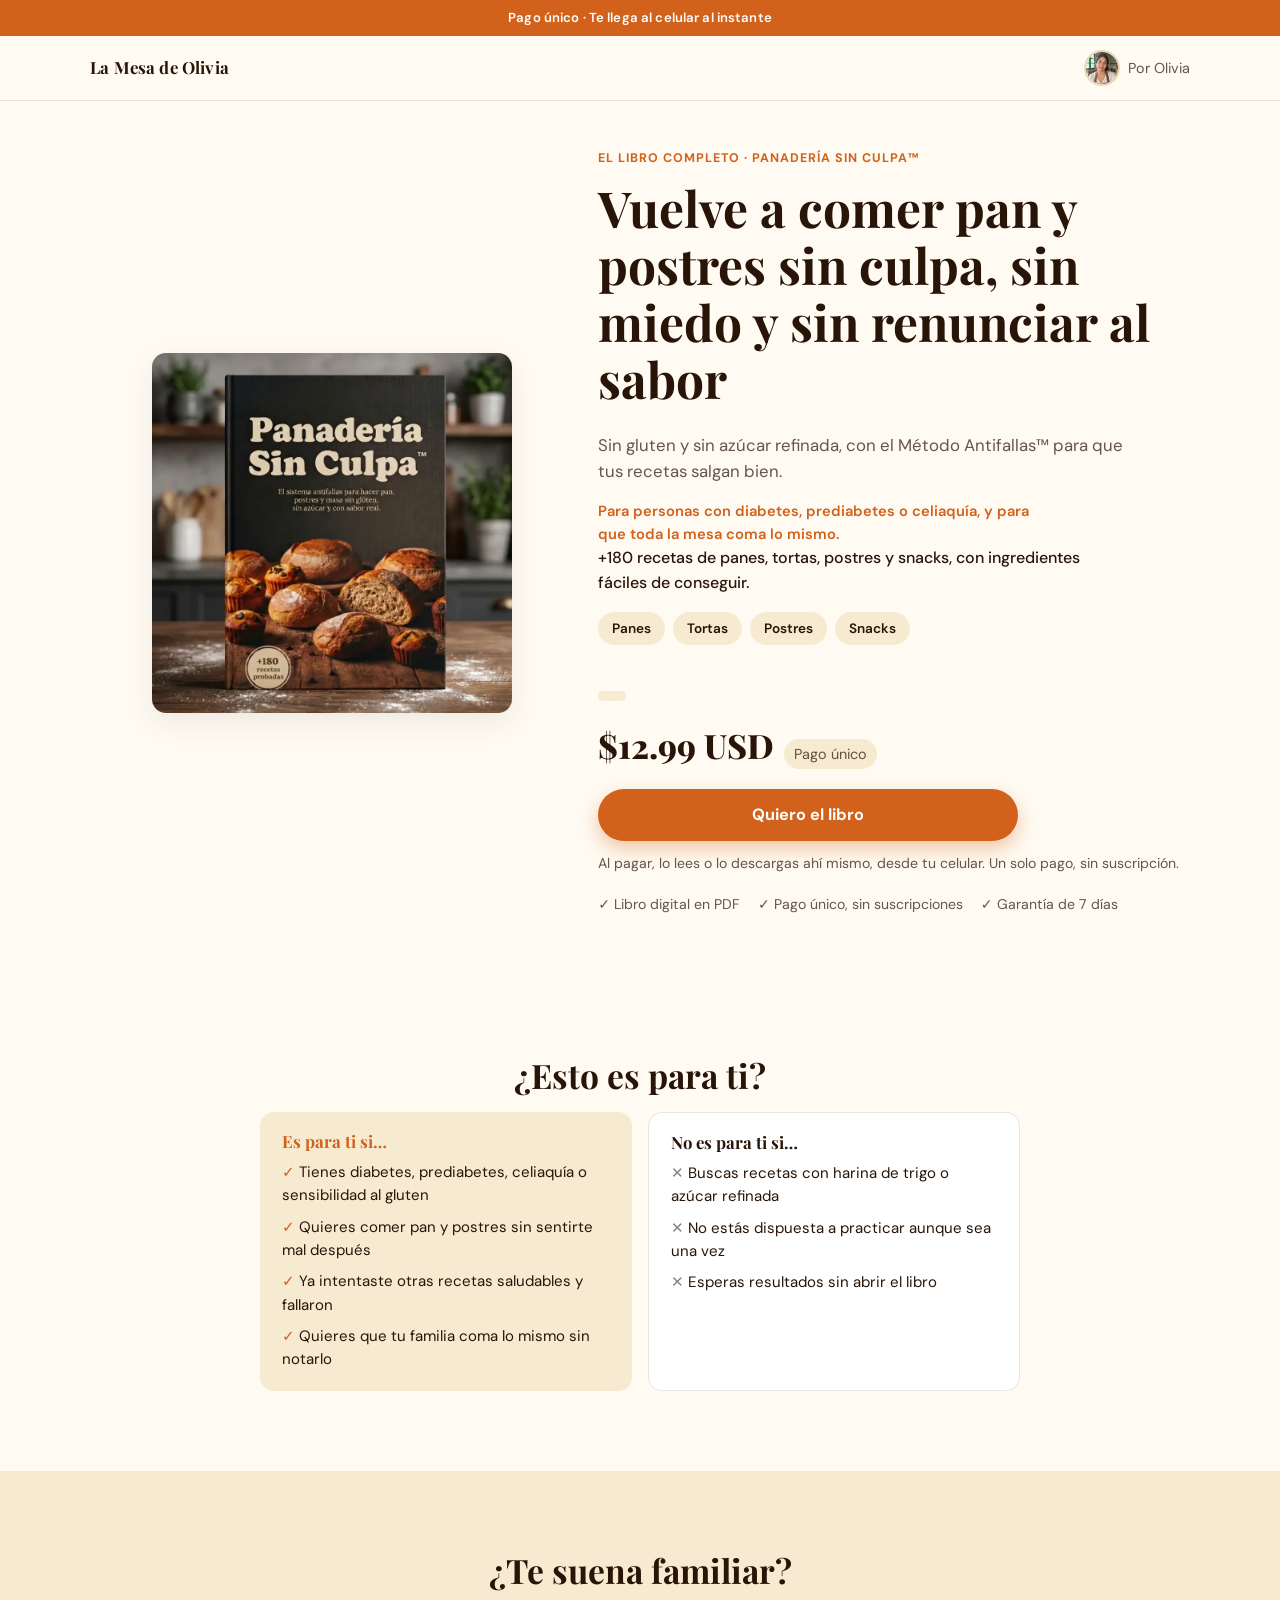
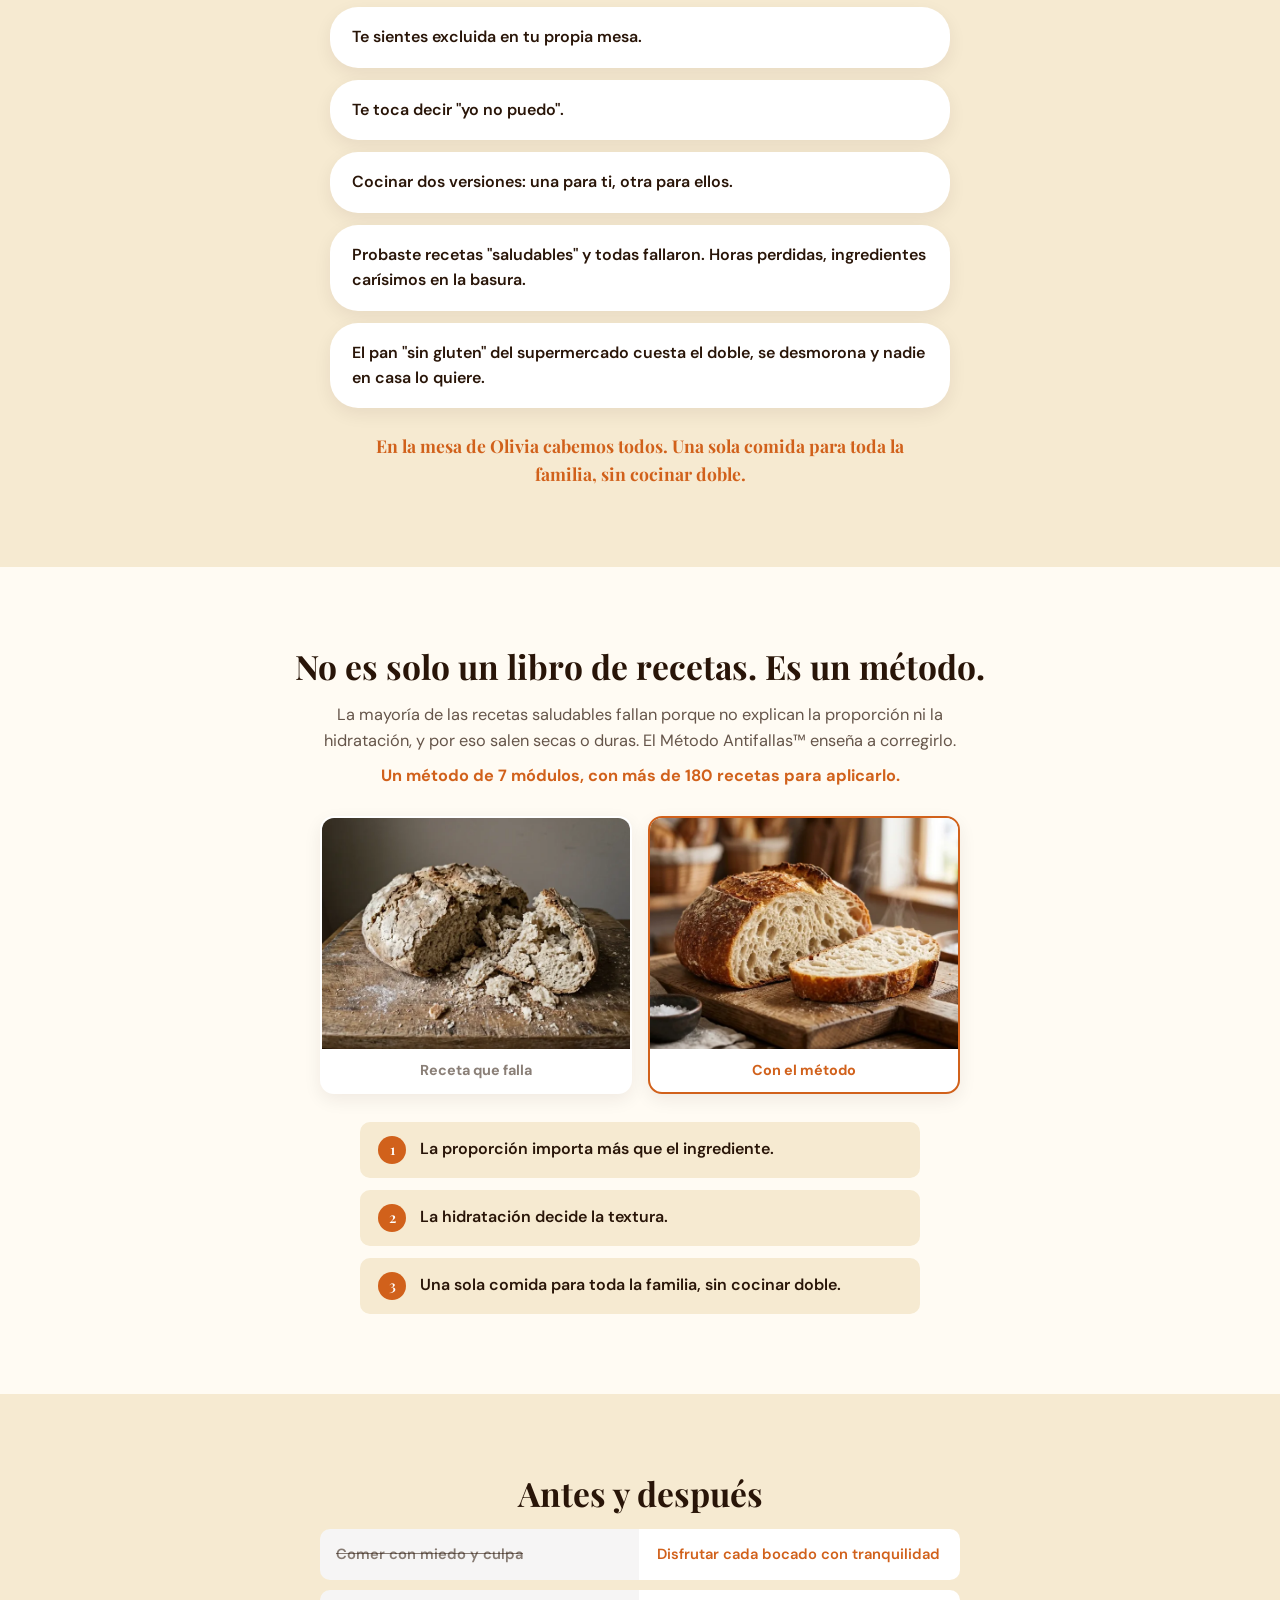
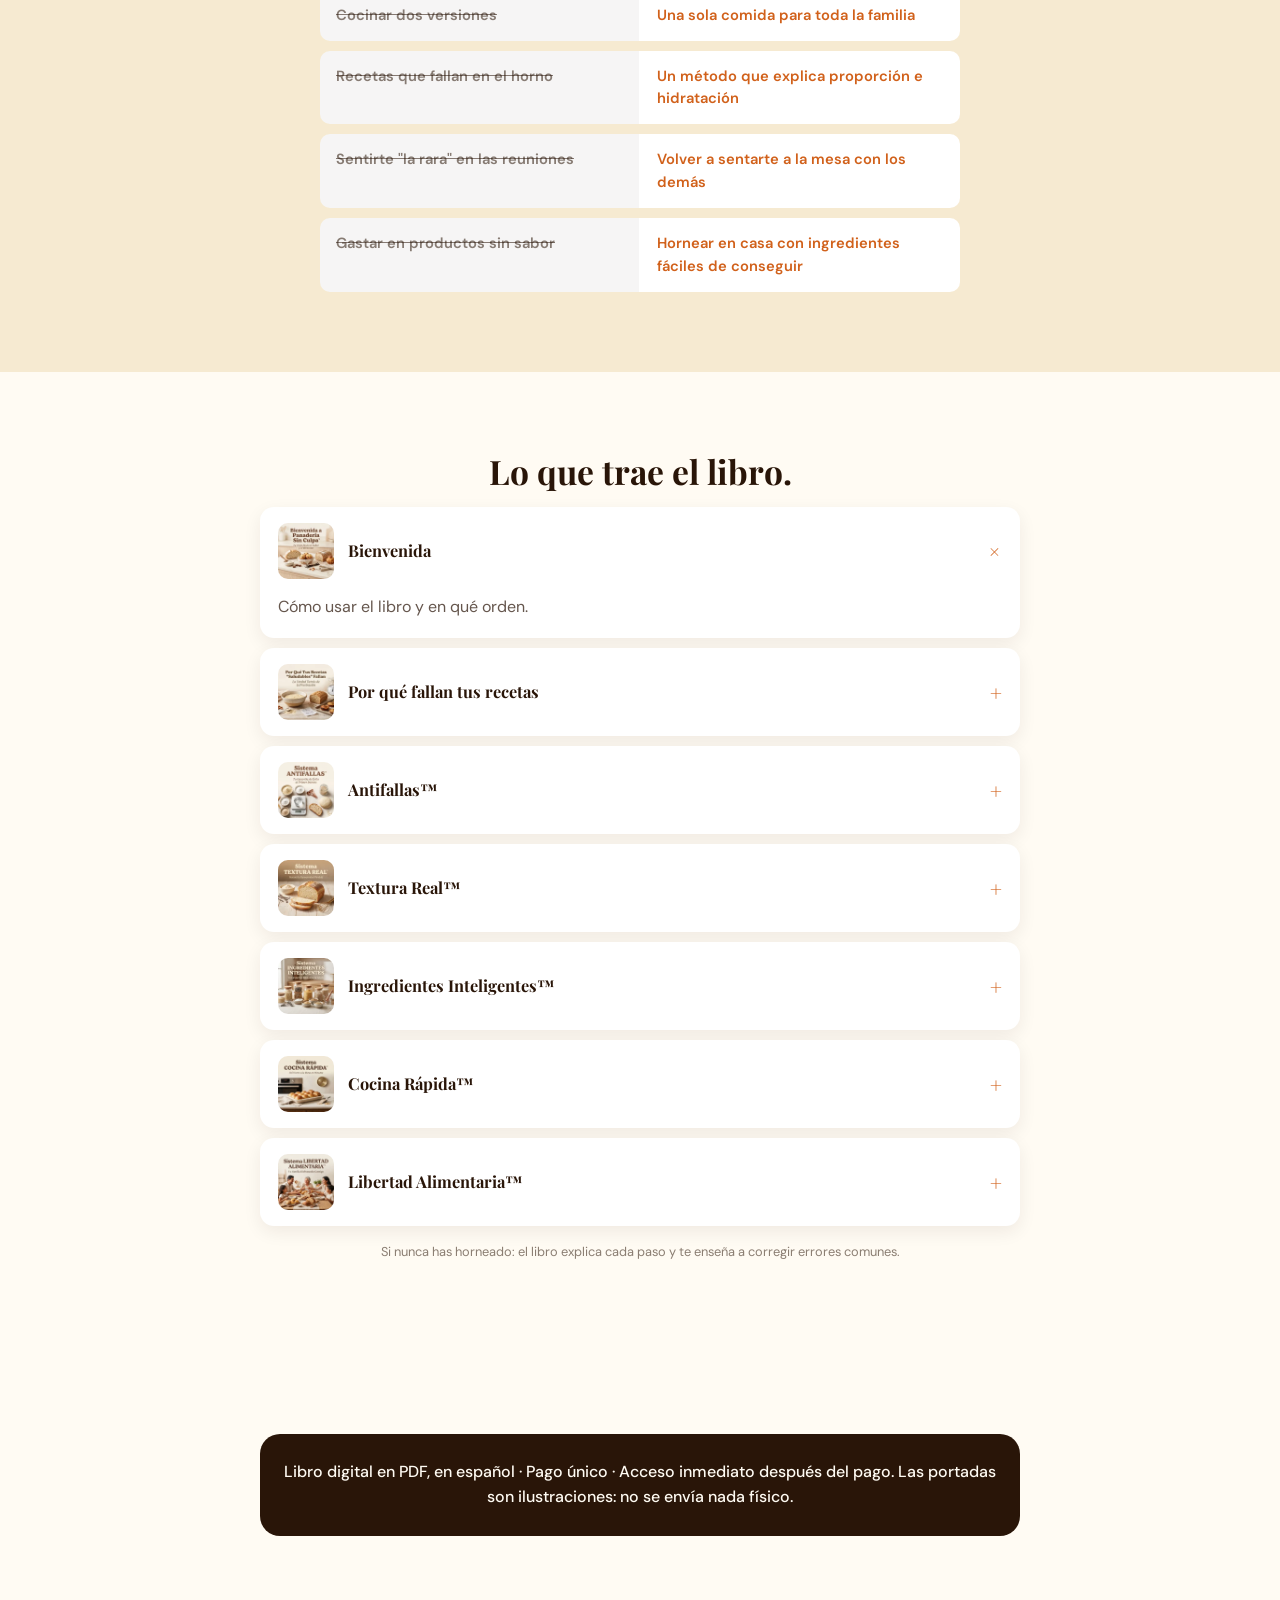
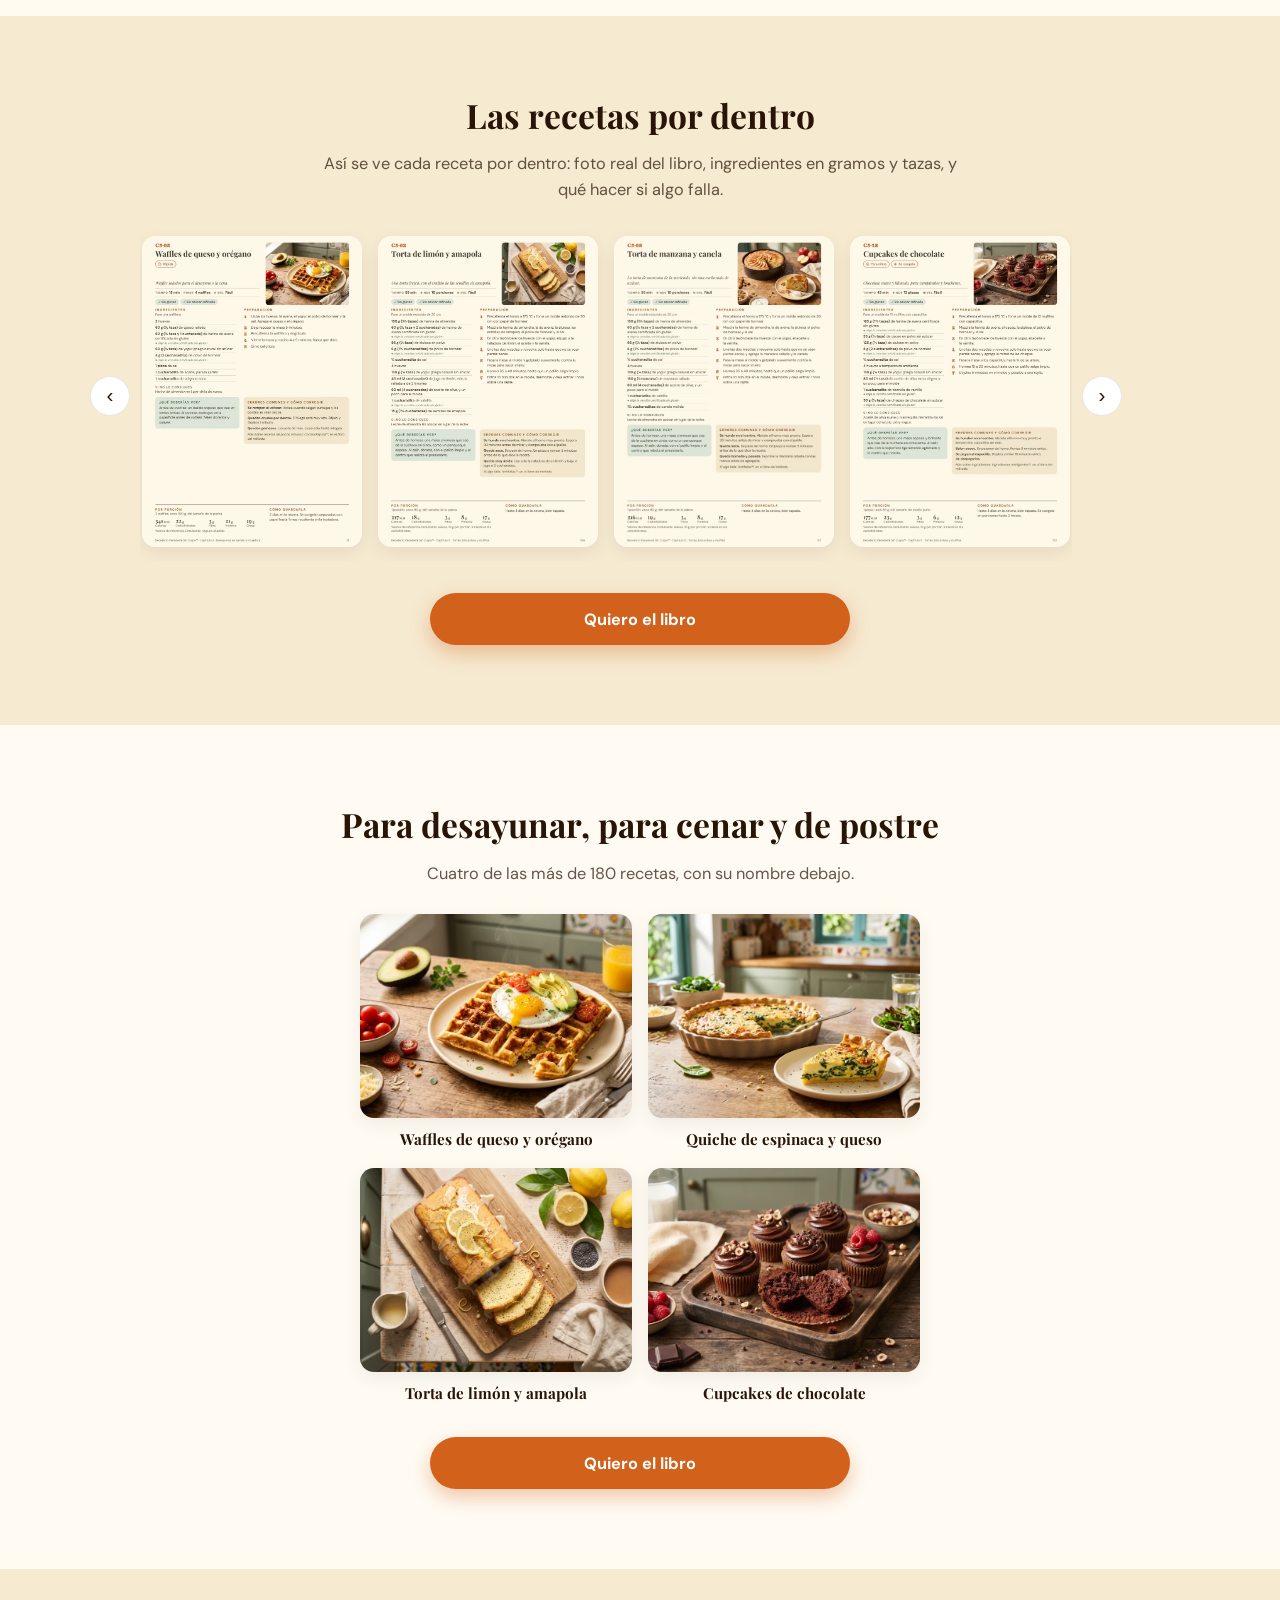
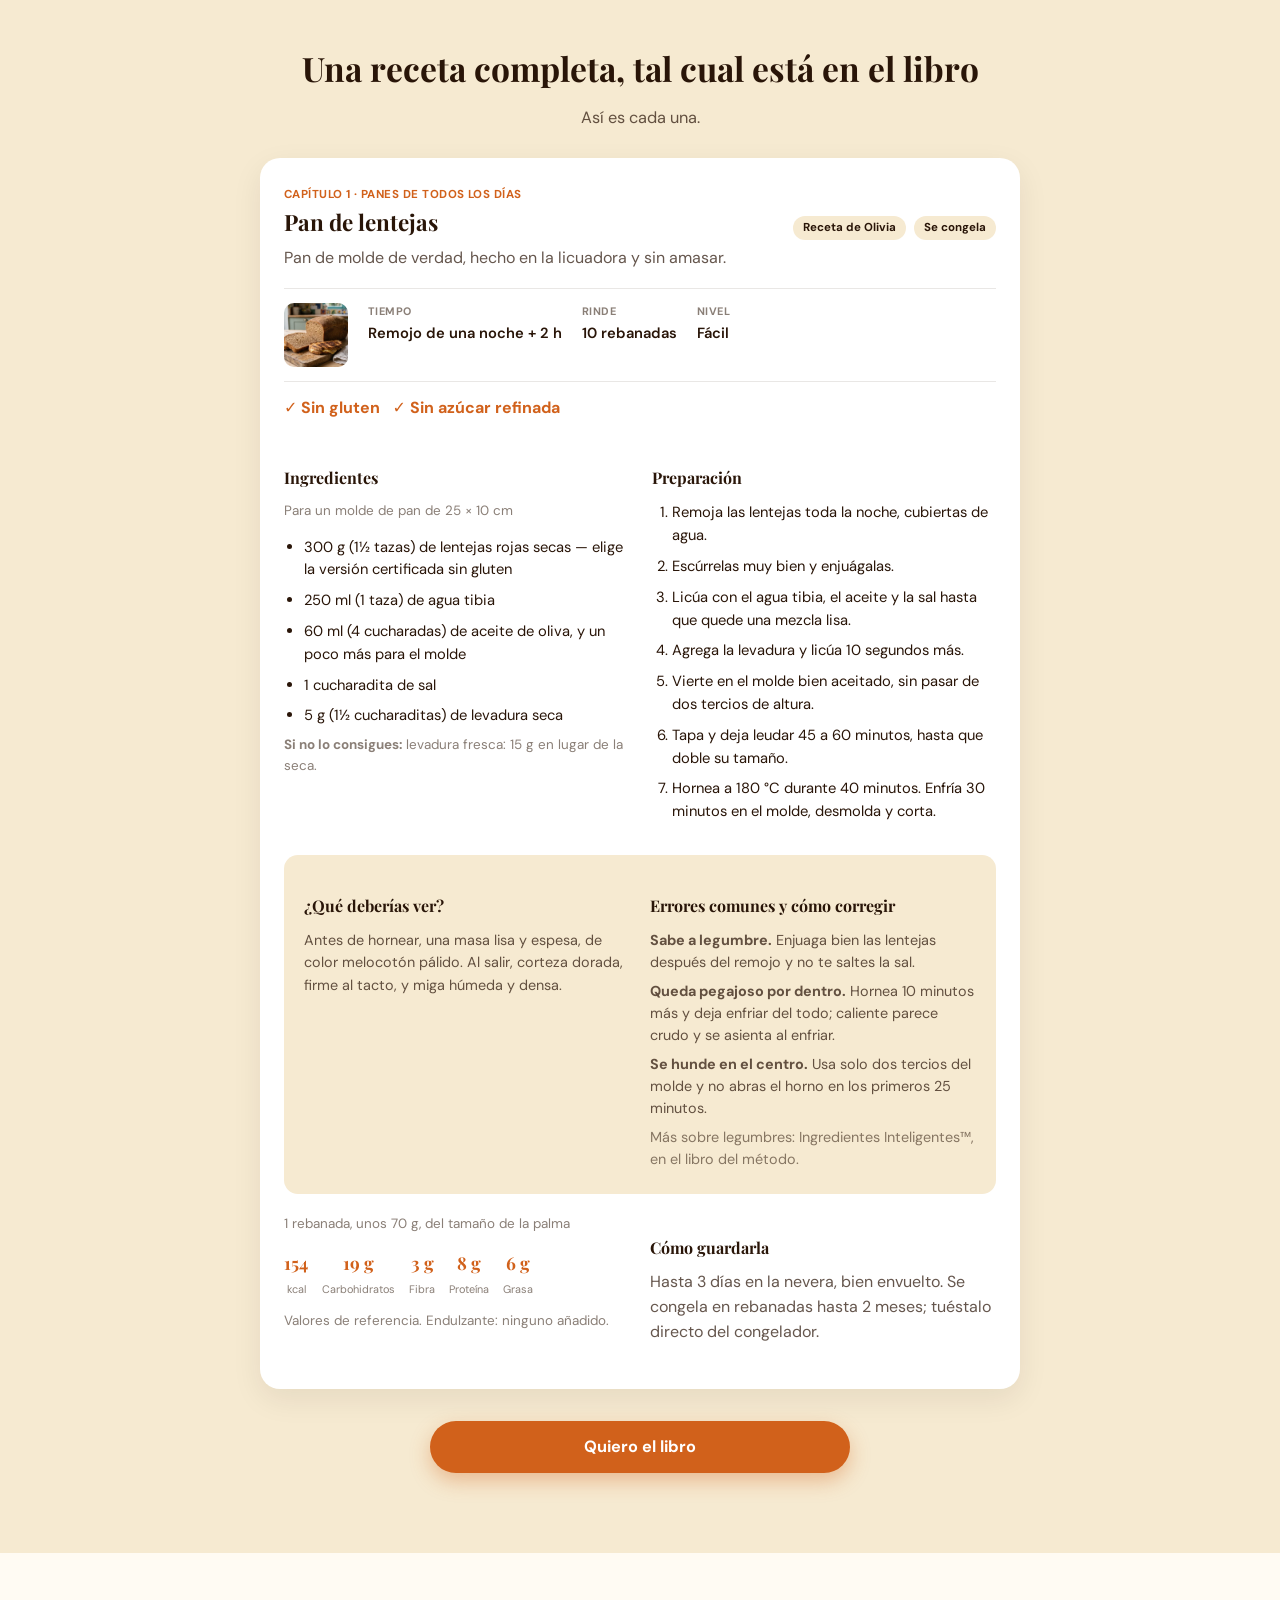
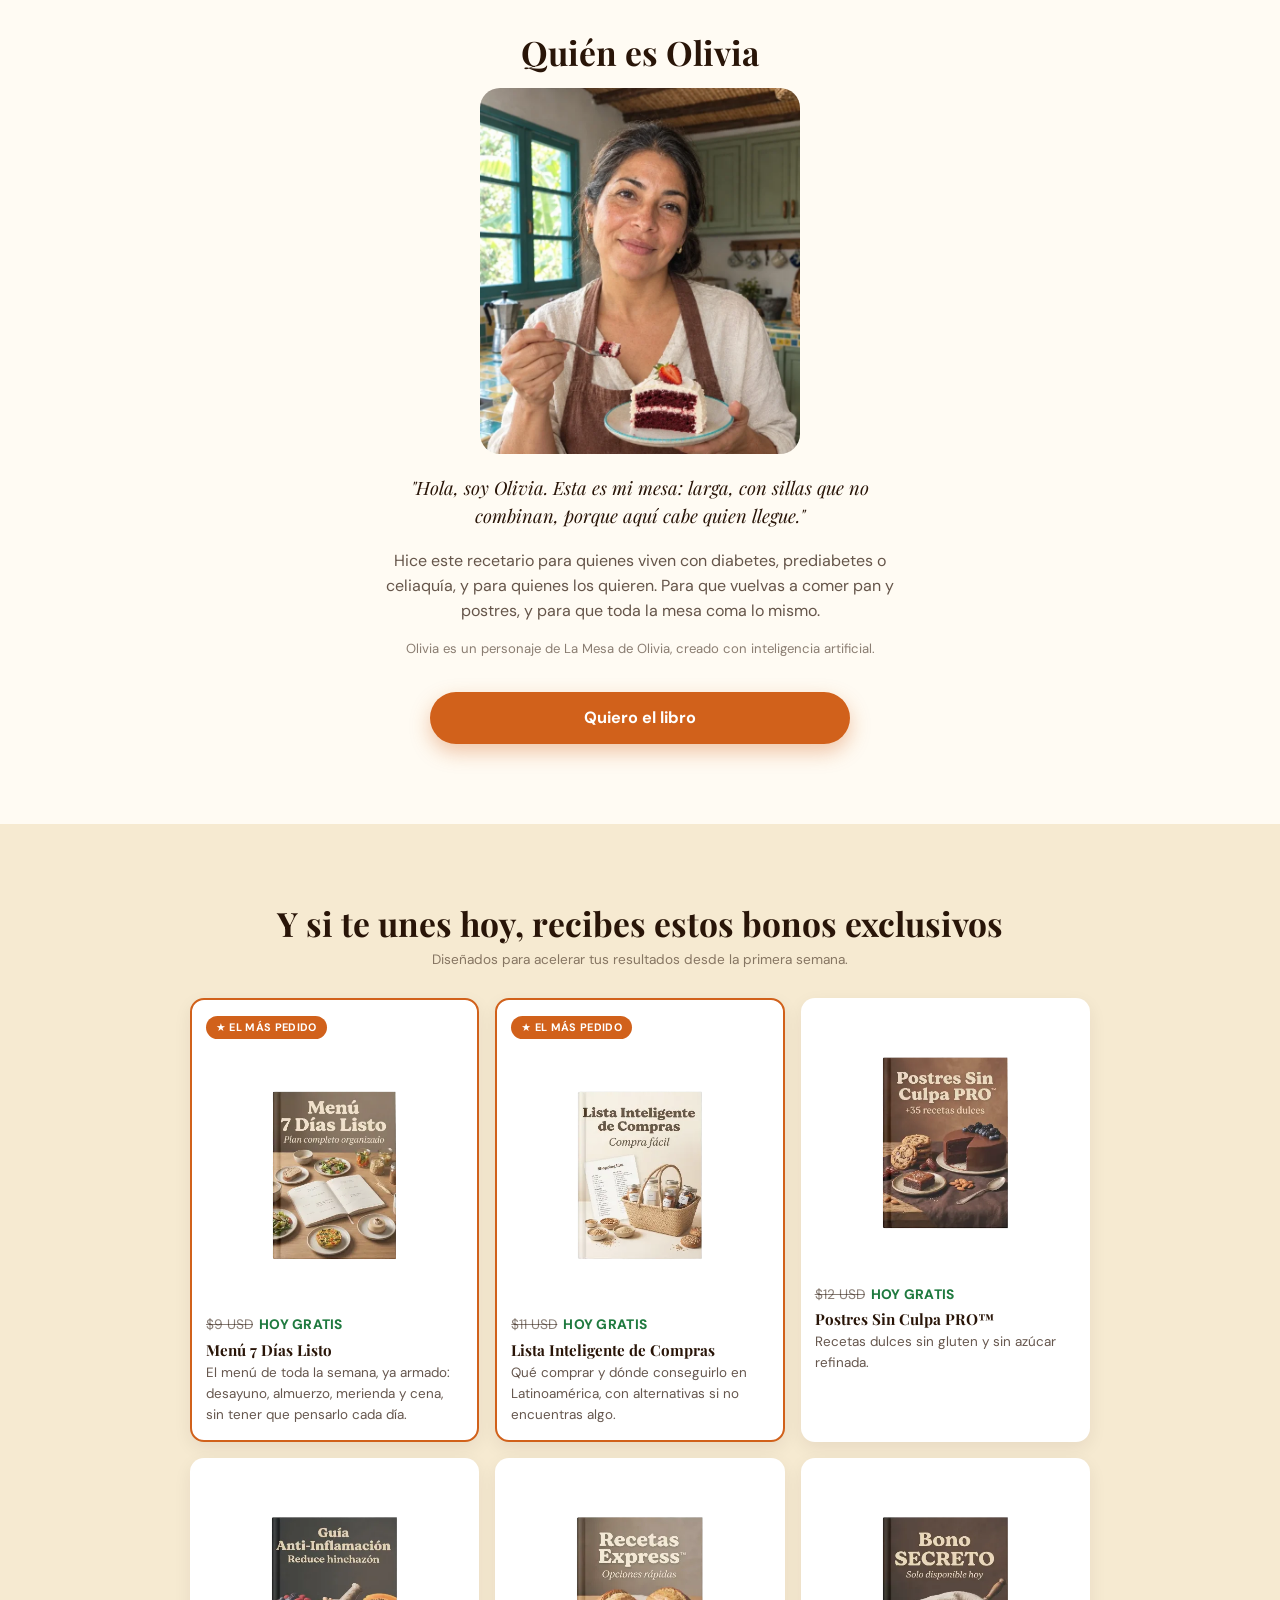
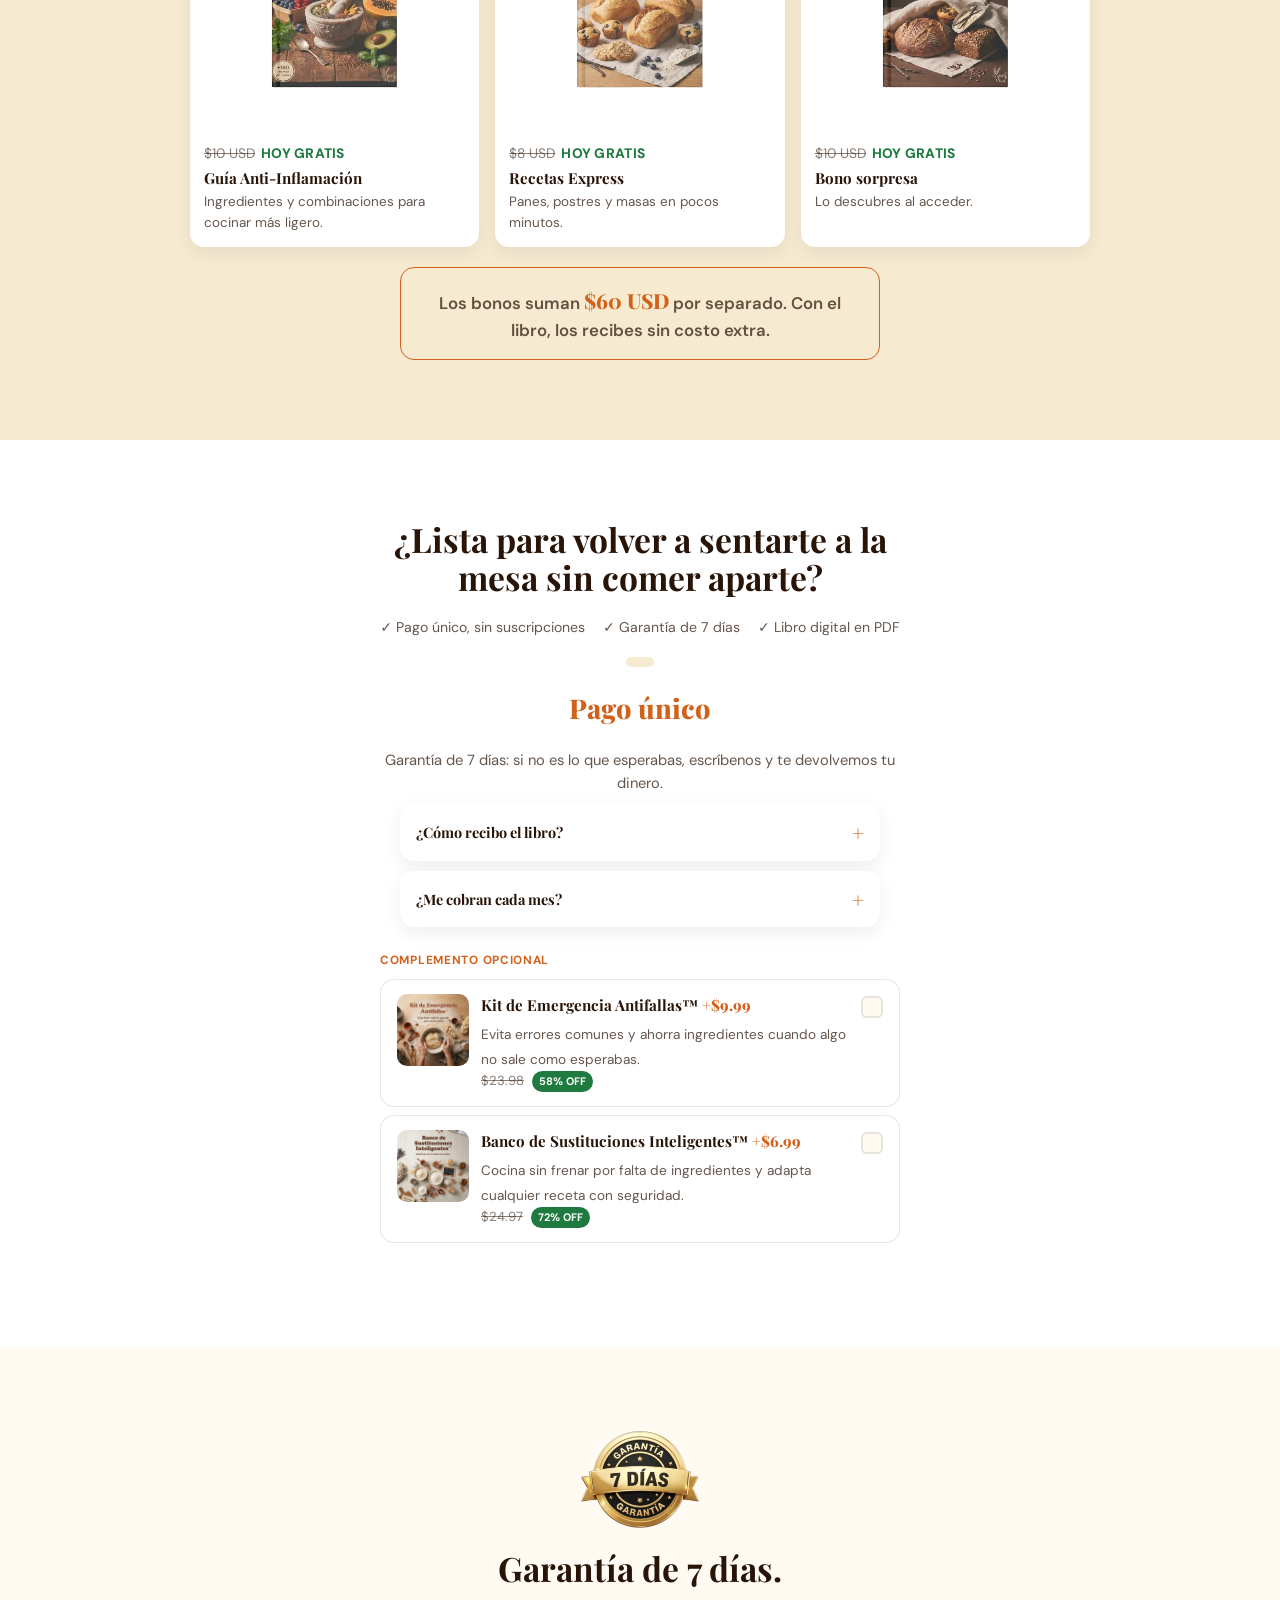
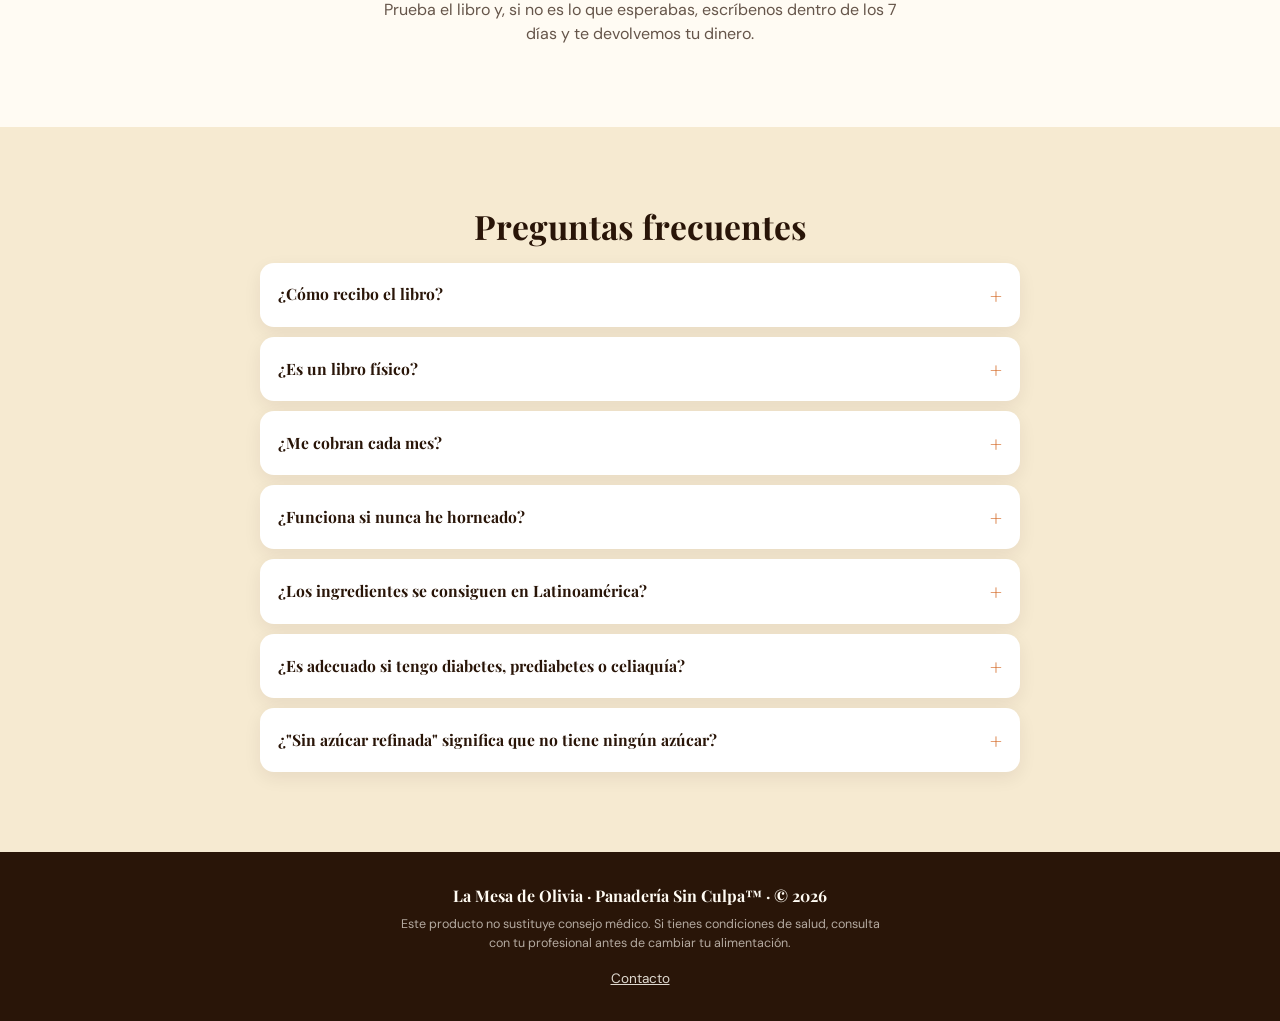
==== commit b9419d61: "Seccion "Para desayunar, para cenar y de postre" y mas color - Nueva seccion despues del carrusel de" ====
--- a/index.html
+++ b/index.html
@@ -67,7 +67,6 @@
 
         <a href="#comprar" class="btn btn-primary btn-large js-cta" data-cta="hero">Quiero el libro</a>
         <p class="micro-note micro-note--delivery">Al pagar, lo lees o lo descargas ahí mismo, desde tu celular. Un solo pago, sin suscripción.</p>
-        <p class="micro-note">Incluye un menú de 7 días ya armado, lista de compras y más bonos, sin costo extra.</p>
 
         <ul class="trust-strip">
           <li>✓ Libro digital en PDF</li>
@@ -249,7 +248,7 @@
   </section>
 
   <!-- C. LAS RECETAS POR DENTRO -->
-  <section class="section" id="dentro" aria-labelledby="dentro-title">
+  <section class="section section-sand" id="dentro" aria-labelledby="dentro-title">
     <div class="wrap">
       <h2 id="dentro-title">Las recetas por dentro</h2>
       <p class="lede">Así se ve cada receta por dentro: foto real del libro, ingredientes en gramos y tazas, y qué hacer si algo falla.</p>
@@ -274,6 +273,33 @@
       </div>
 
       <a href="#comprar" class="btn btn-primary btn-large js-cta repeat-cta" data-cta="block4-recetas">Quiero el libro</a>
+    </div>
+  </section>
+
+  <!-- PARA DESAYUNAR, PARA CENAR Y DE POSTRE -->
+  <section class="section" id="recetas-valor" aria-labelledby="recetas-valor-title">
+    <div class="wrap">
+      <h2 id="recetas-valor-title">Para desayunar, para cenar y de postre</h2>
+      <p class="lede">Cuatro de las más de 180 recetas, con su nombre debajo.</p>
+      <div class="value-recipe-grid">
+        <figure class="value-recipe-card">
+          <img src="images/valor-waffles.webp" alt="Waffles de queso y orégano" loading="lazy" width="300" height="225">
+          <figcaption>Waffles de queso y orégano</figcaption>
+        </figure>
+        <figure class="value-recipe-card">
+          <img src="images/valor-quiche.webp" alt="Quiche de espinaca y queso" loading="lazy" width="300" height="225">
+          <figcaption>Quiche de espinaca y queso</figcaption>
+        </figure>
+        <figure class="value-recipe-card">
+          <img src="images/valor-torta-limon.webp" alt="Torta de limón y amapola" loading="lazy" width="300" height="225">
+          <figcaption>Torta de limón y amapola</figcaption>
+        </figure>
+        <figure class="value-recipe-card">
+          <img src="images/valor-cupcakes.webp" alt="Cupcakes de chocolate" loading="lazy" width="300" height="225">
+          <figcaption>Cupcakes de chocolate</figcaption>
+        </figure>
+      </div>
+      <a href="#comprar" class="btn btn-primary btn-large js-cta repeat-cta" data-cta="block4b-valor">Quiero el libro</a>
     </div>
   </section>
 
@@ -379,7 +405,7 @@
   </section>
 
   <!-- G. INCLUYE DE REGALO -->
-  <section class="section" id="bonos" aria-labelledby="bonos-title">
+  <section class="section section-sand" id="bonos" aria-labelledby="bonos-title">
     <div class="wrap">
       <h2 id="bonos-title">Y si te unes hoy, recibes estos bonos exclusivos</h2>
       <p class="bonos-subtitle">Diseñados para acelerar tus resultados desde la primera semana.</p>
--- a/css/styles.css
+++ b/css/styles.css
@@ -361,6 +361,31 @@
 
 .recipe-card--page { width: 220px; }
 .recipe-card--page img { aspect-ratio: auto; object-fit: contain; }
+
+/* ============ Para desayunar, para cenar y de postre ============ */
+.value-recipe-grid {
+  display: grid;
+  grid-template-columns: 1fr 1fr;
+  gap: 16px;
+  max-width: 560px;
+  margin: 24px auto 32px;
+}
+.value-recipe-card { margin: 0; }
+.value-recipe-card img {
+  width: 100%;
+  aspect-ratio: 4 / 3;
+  object-fit: cover;
+  border-radius: var(--radius-md);
+  display: block;
+  box-shadow: var(--shadow-card);
+}
+.value-recipe-card figcaption {
+  font-family: var(--font-display);
+  font-weight: 700;
+  font-size: 0.95rem;
+  margin-top: 10px;
+  text-align: center;
+}
 
 /* ============ Comparación pan bueno / malo ============ */
 .compare-row { display: grid; gap: 16px; margin: 0 auto 28px; max-width: 640px; }
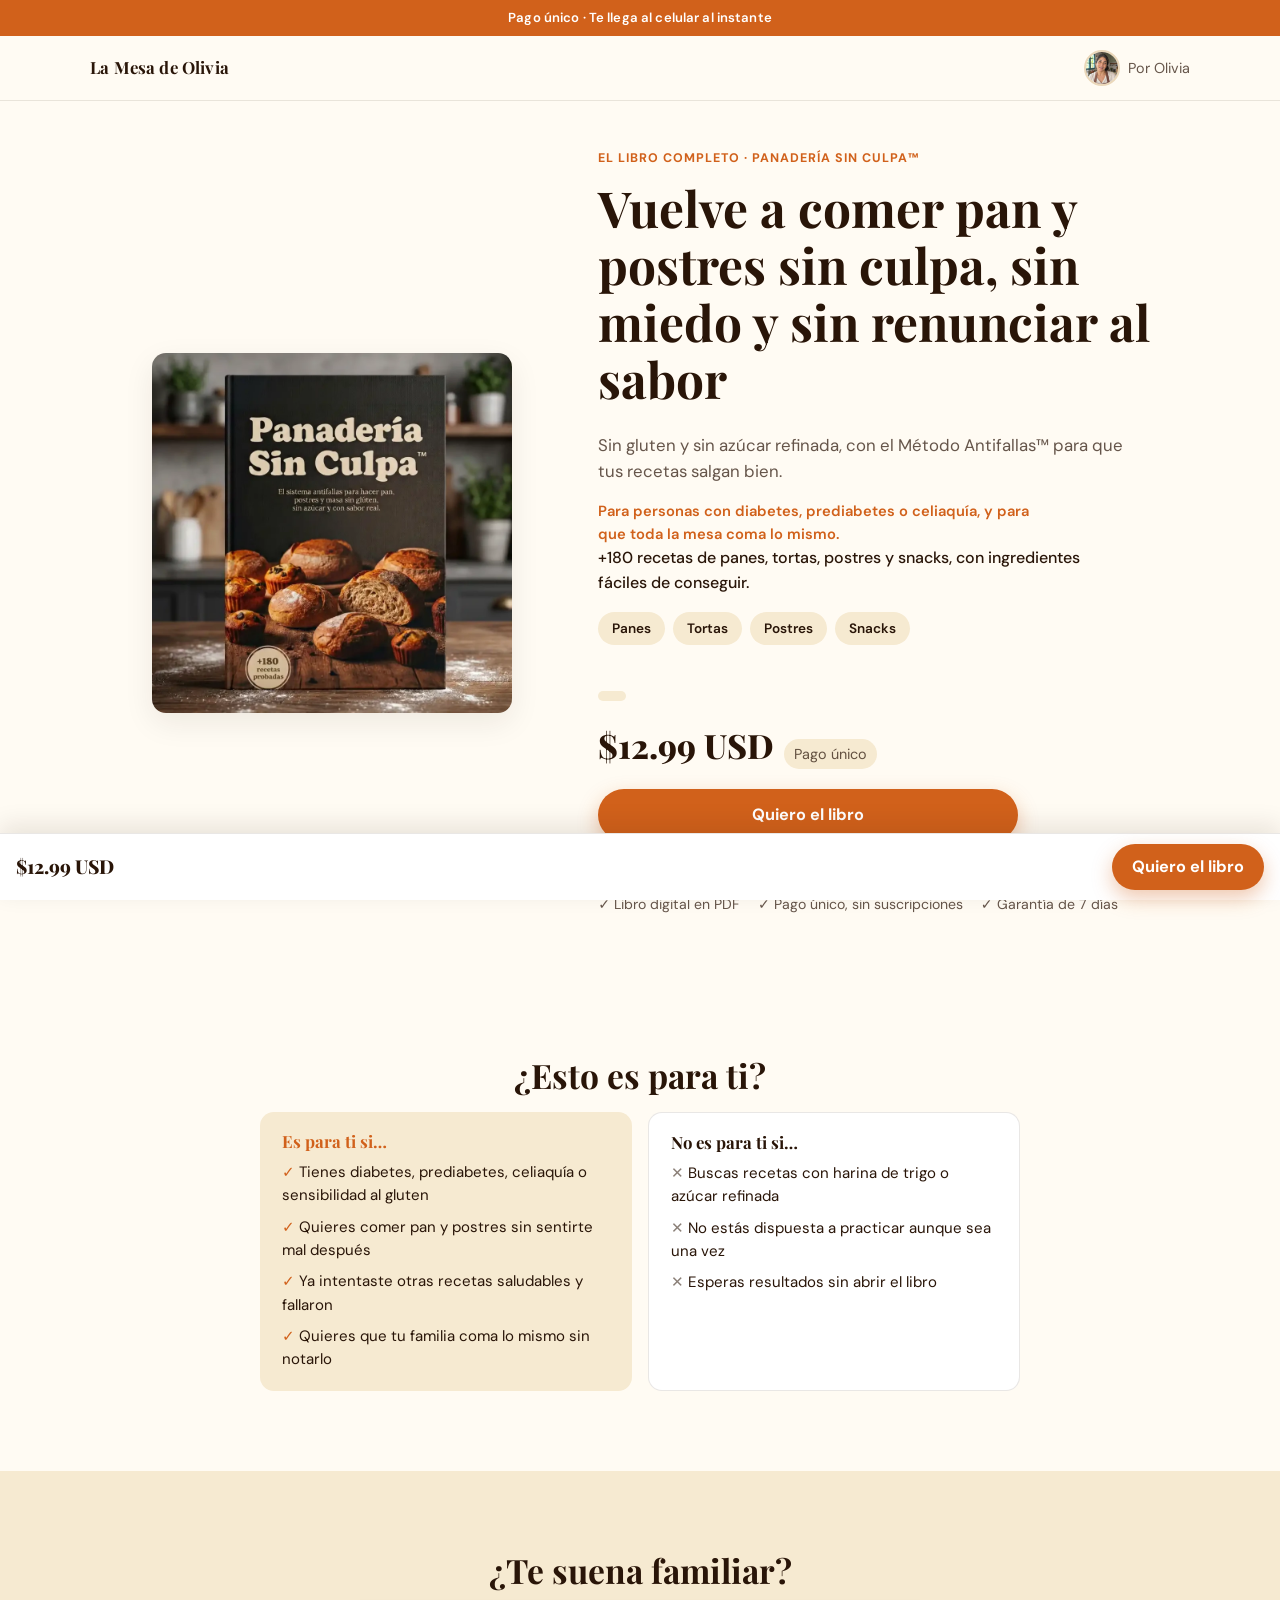
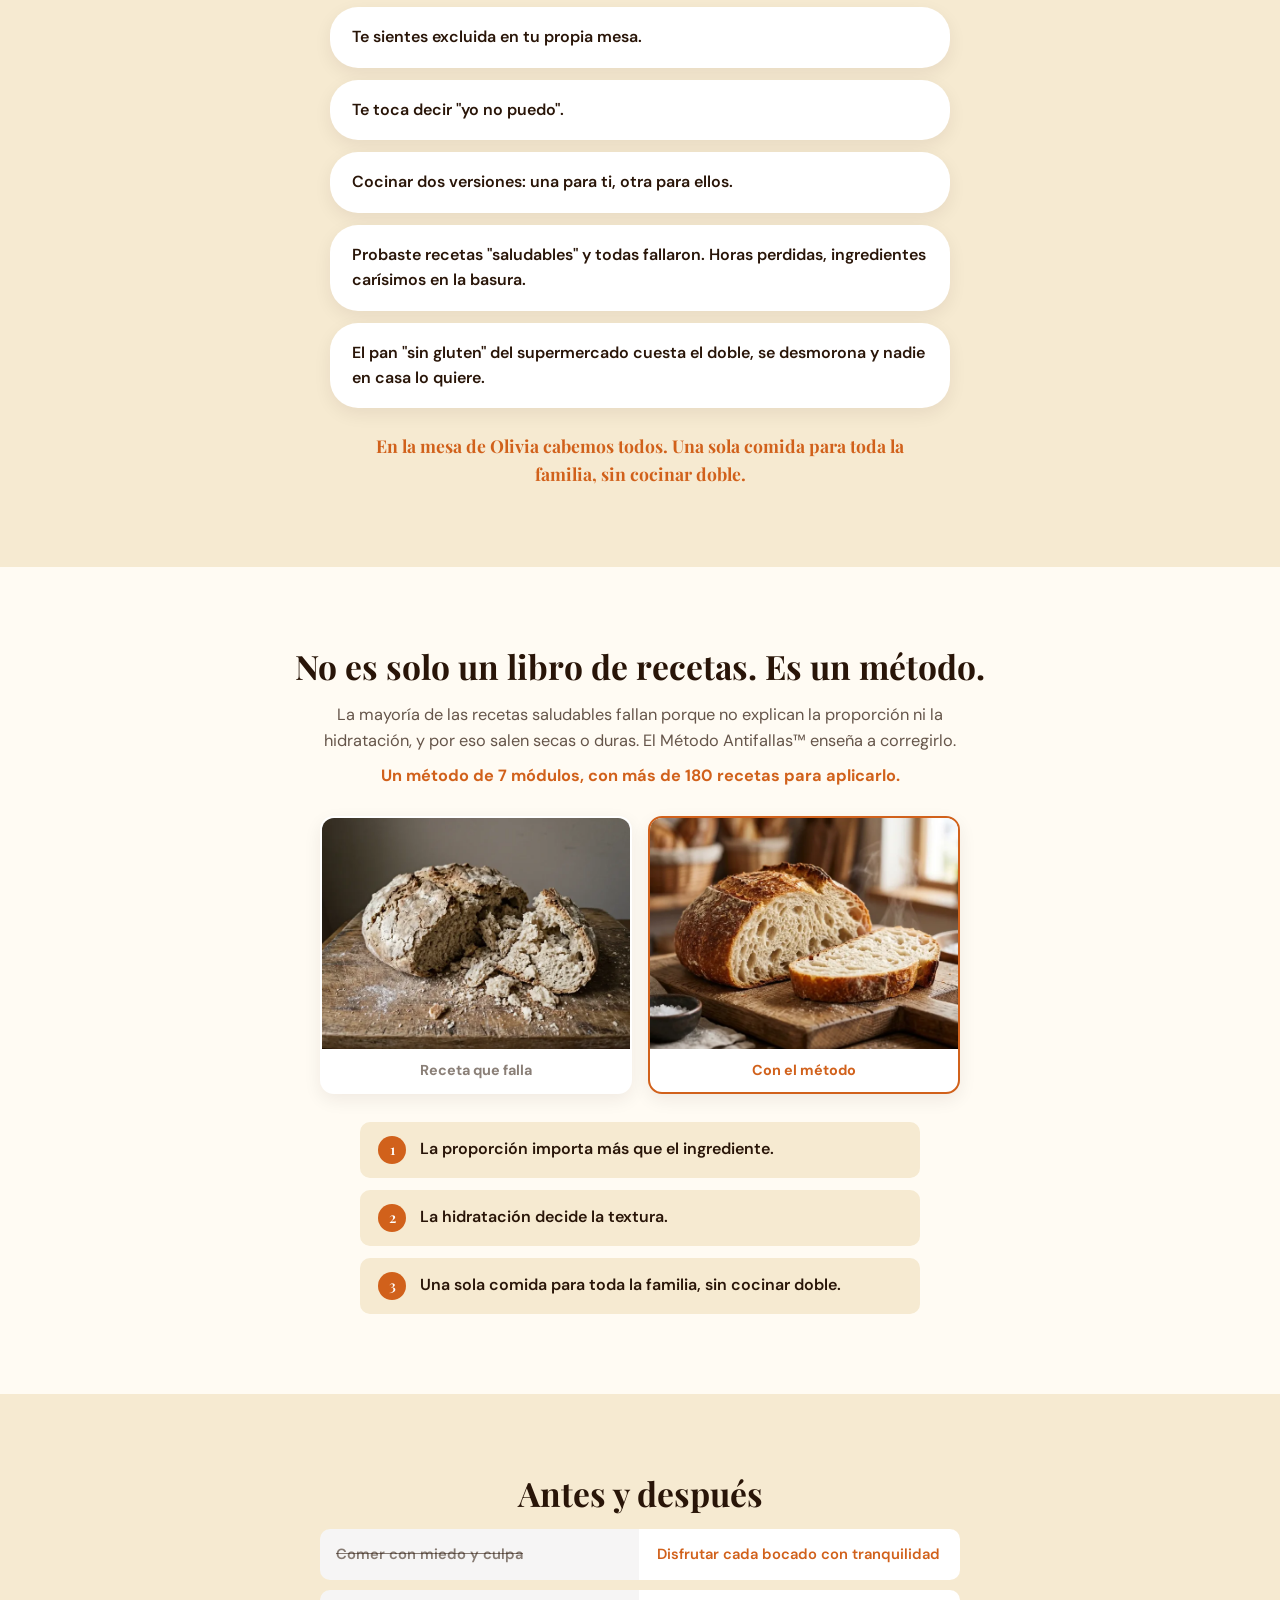
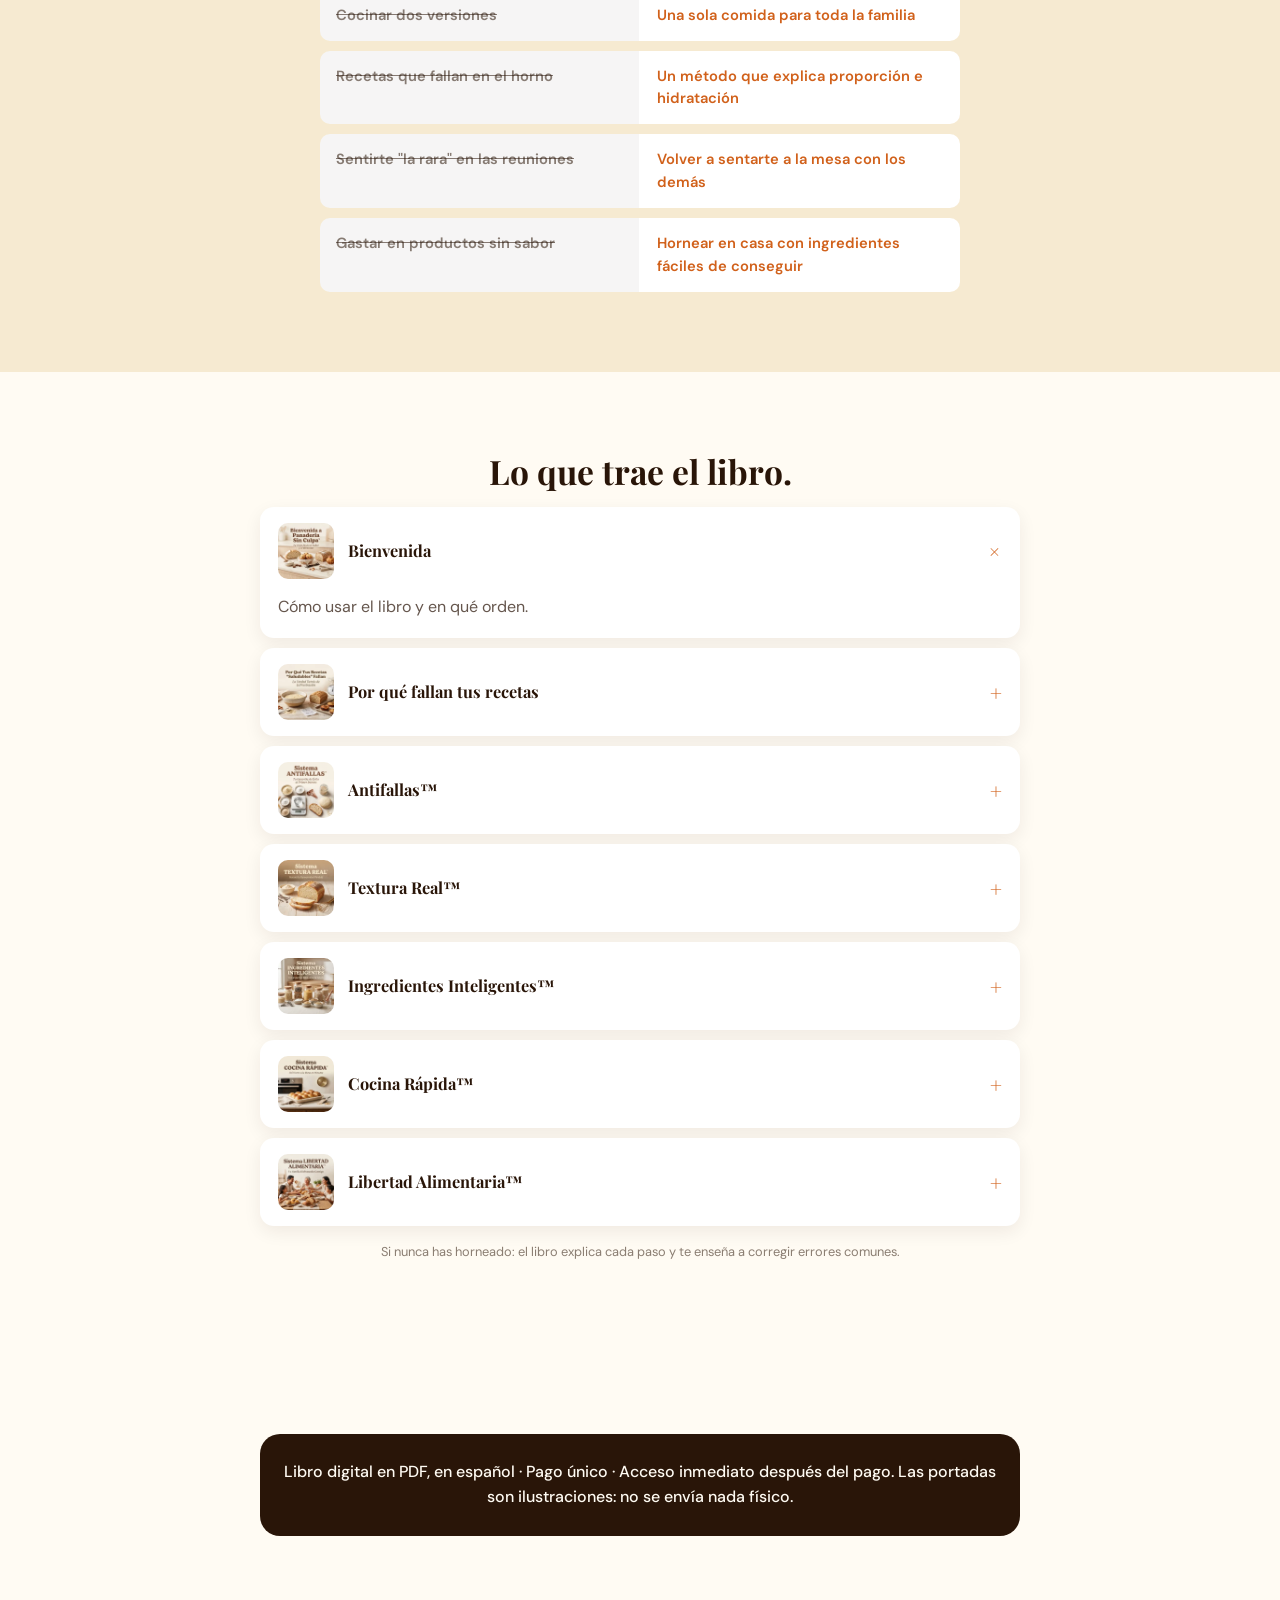
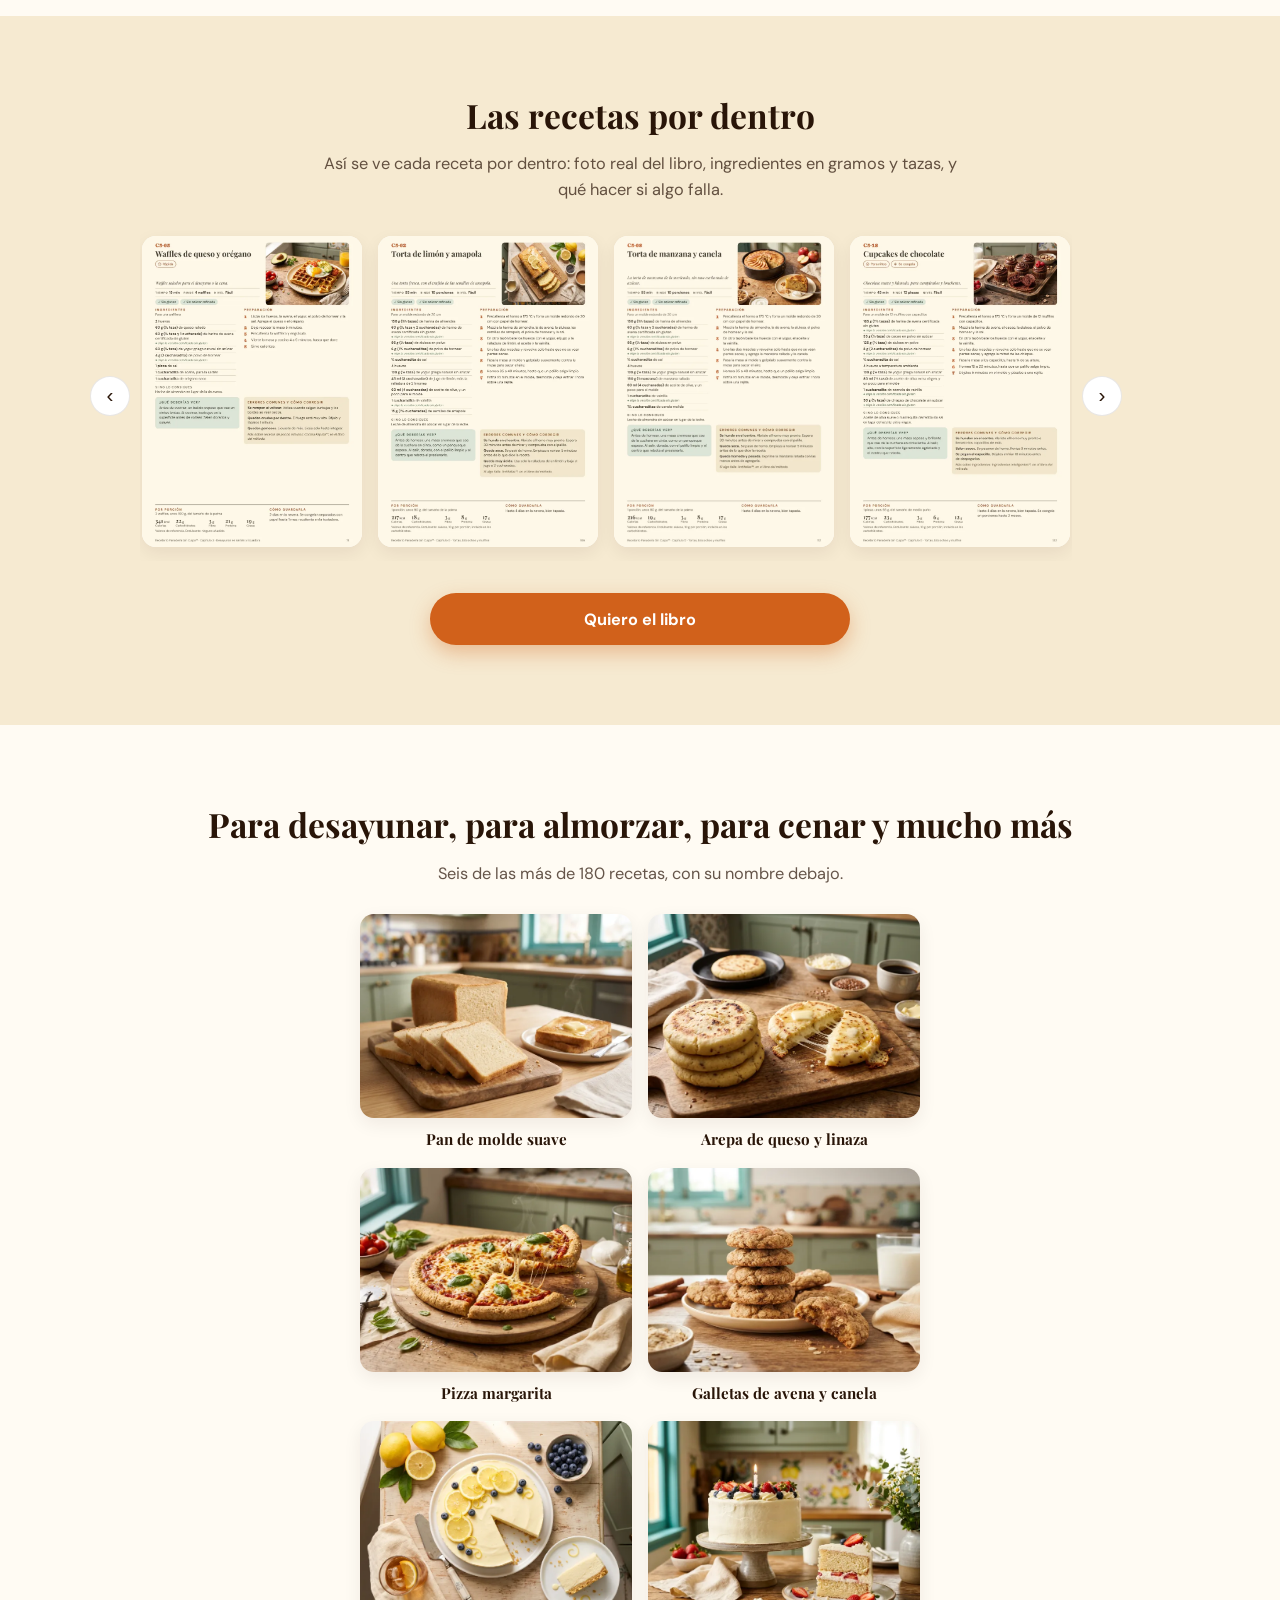
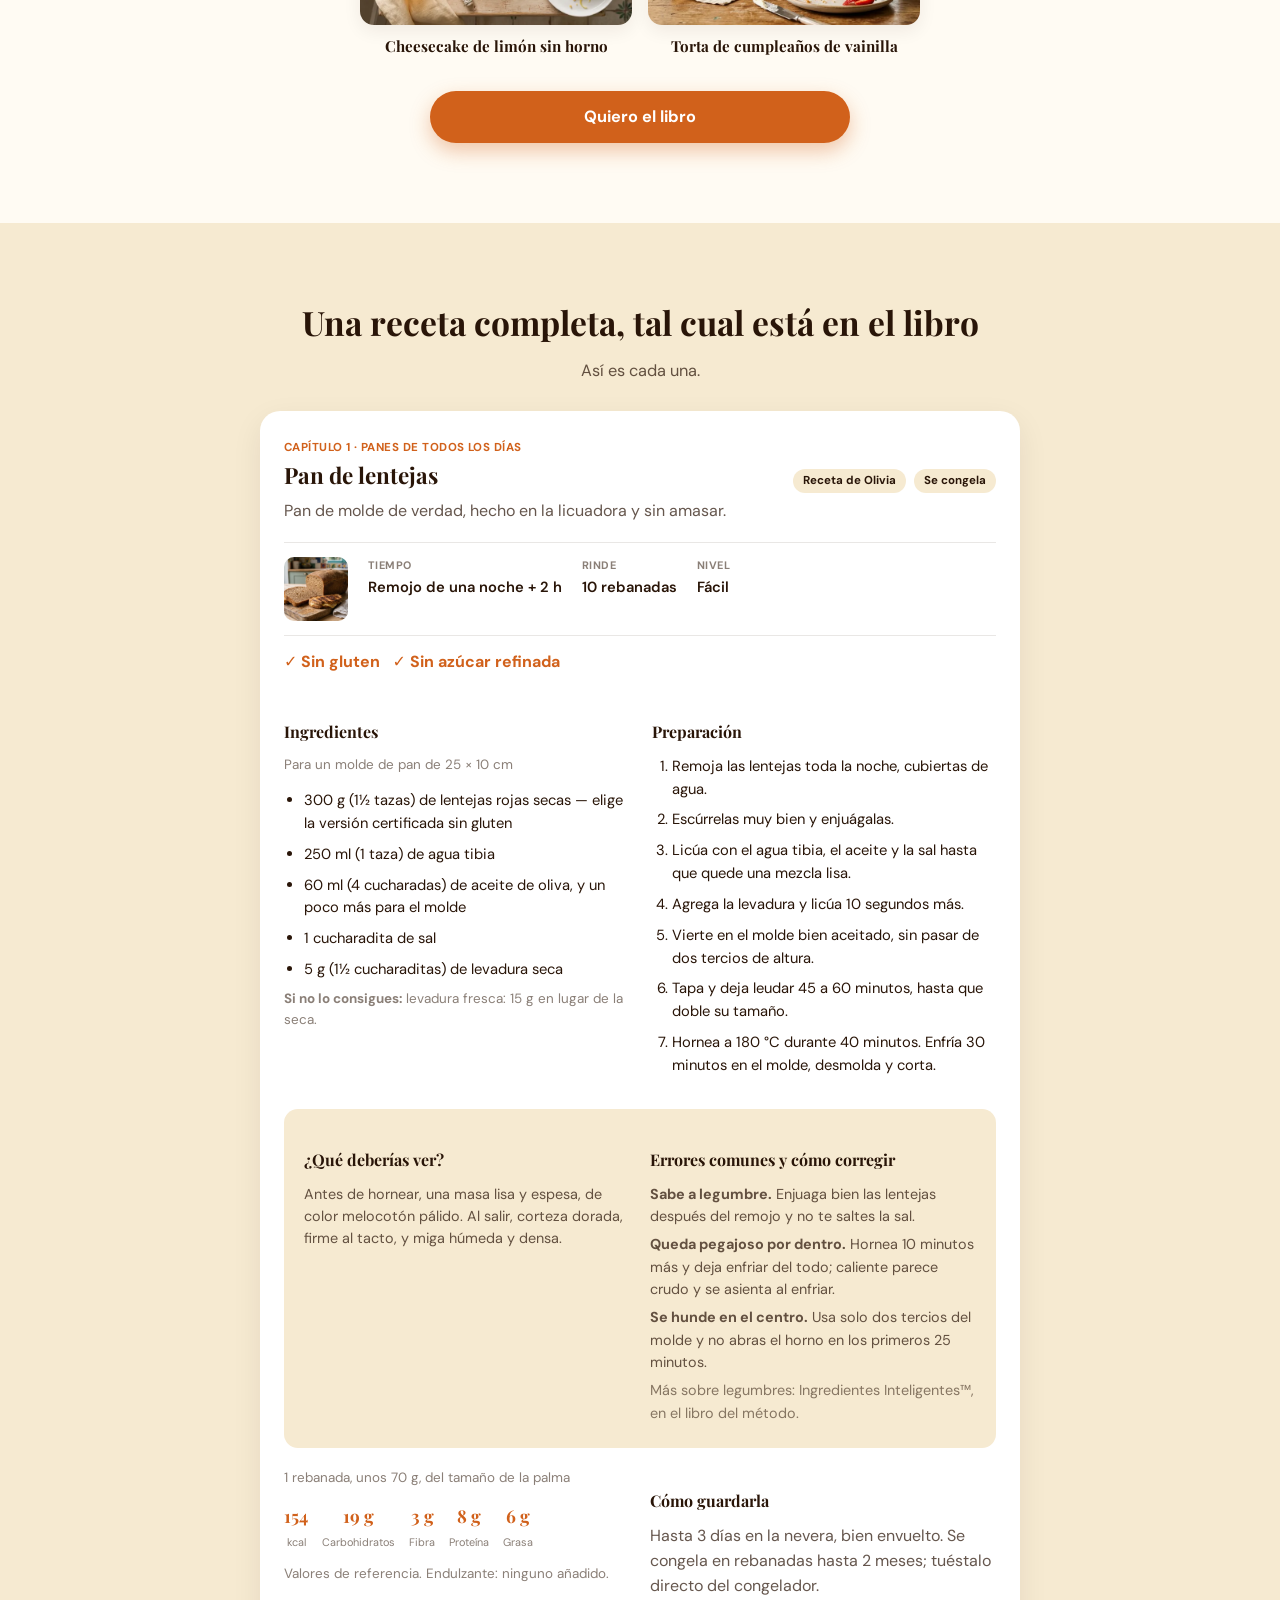
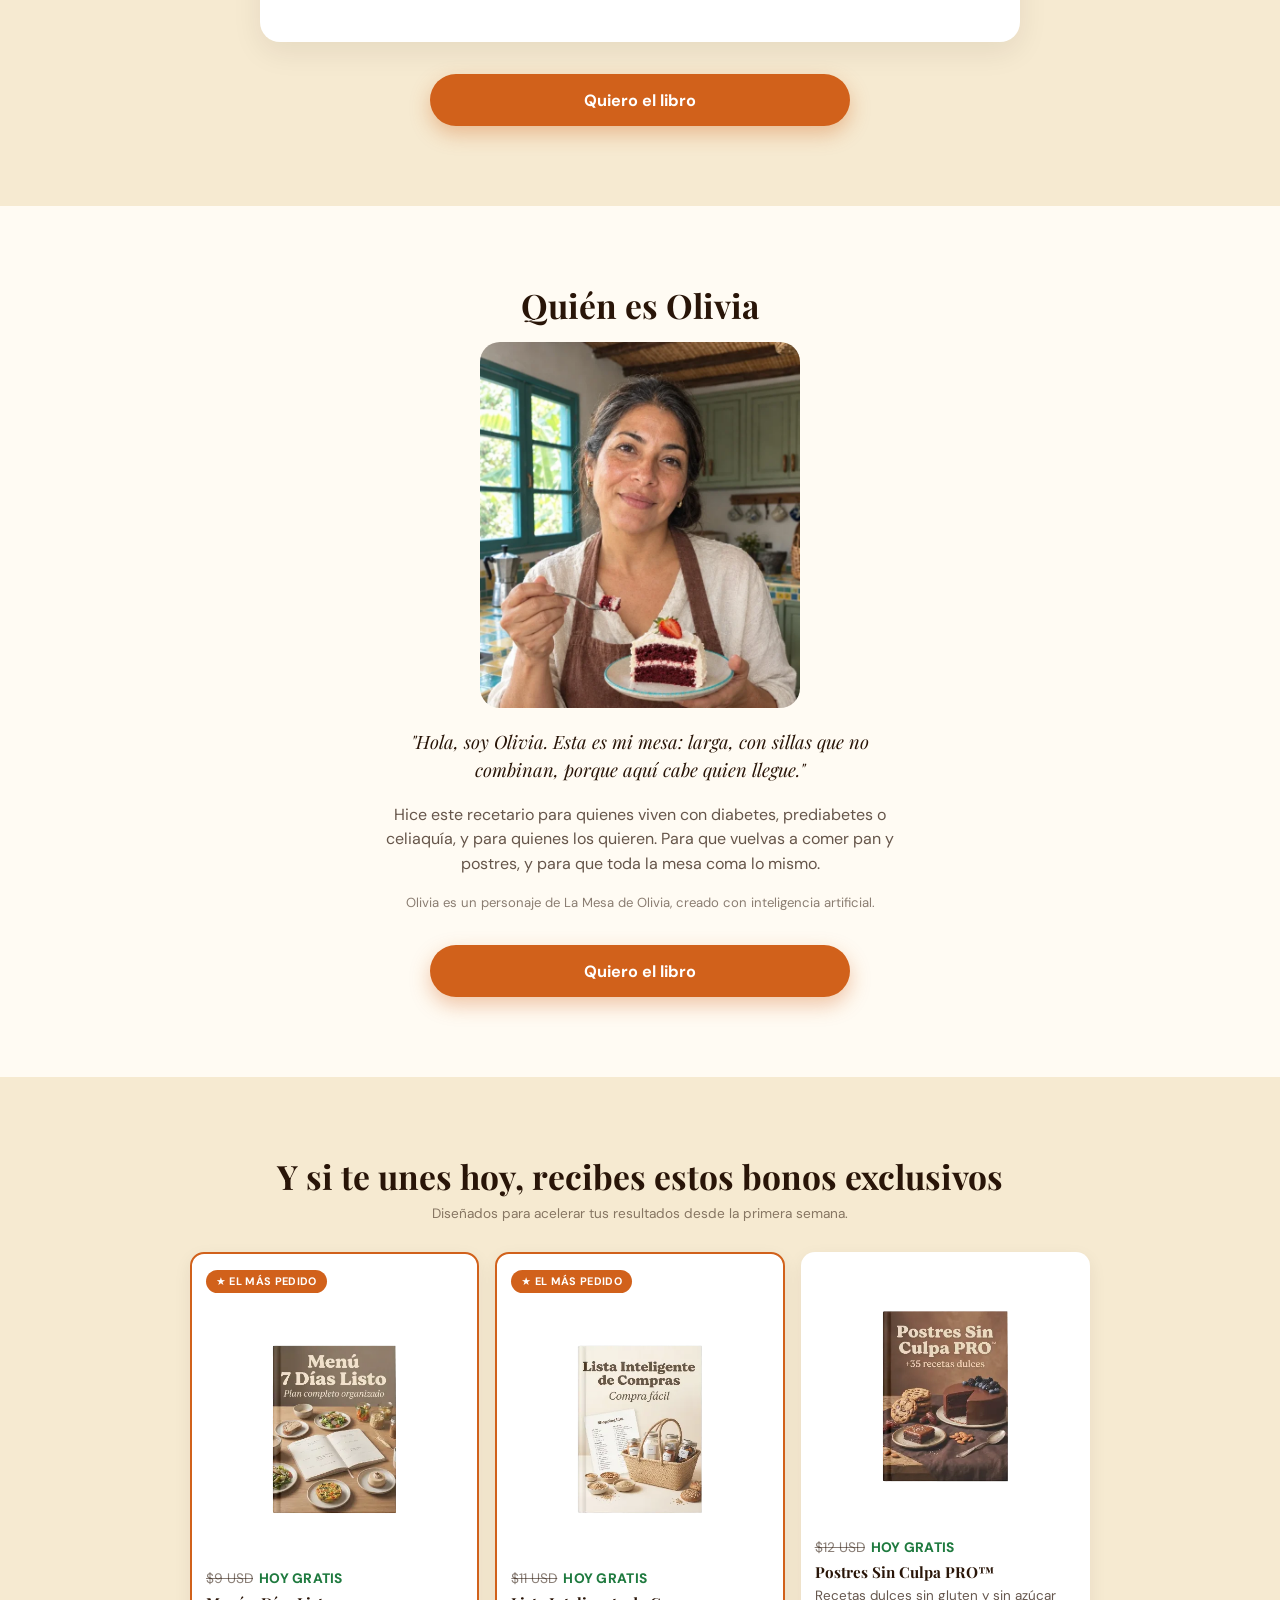
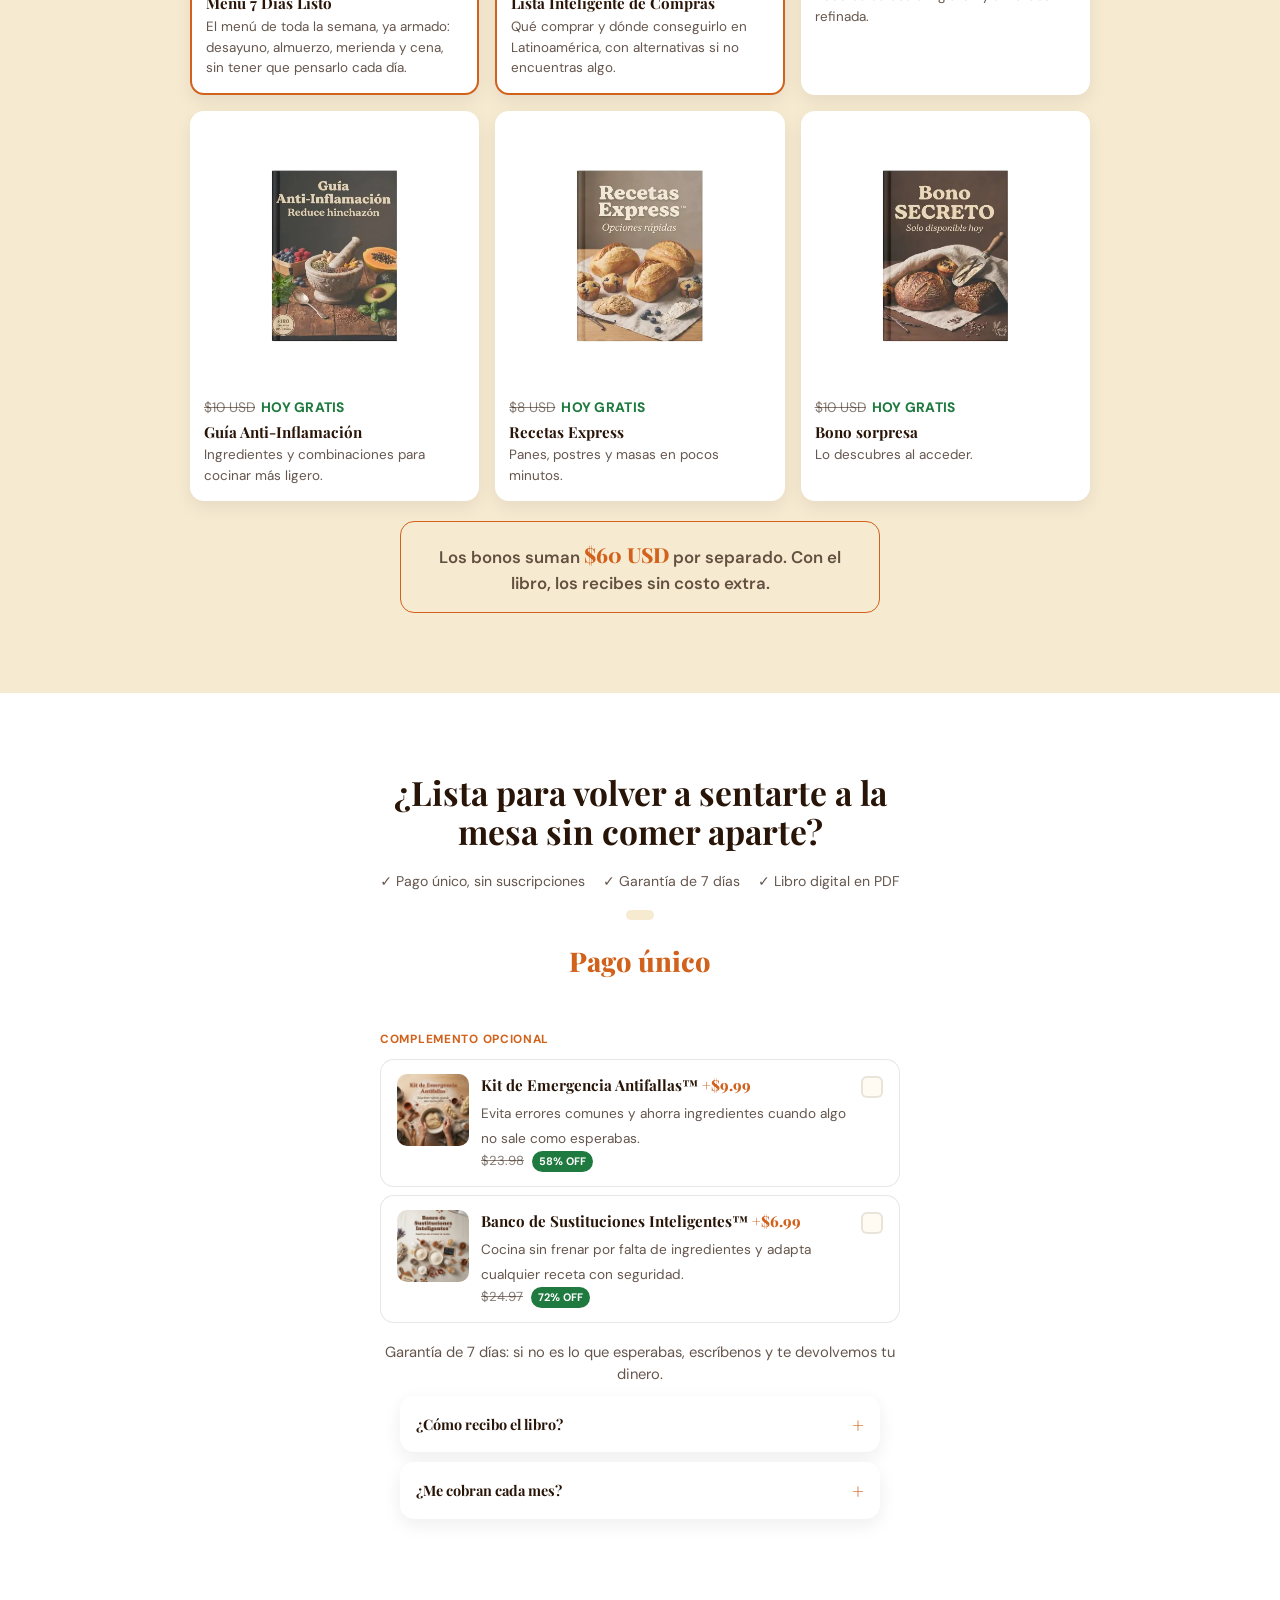
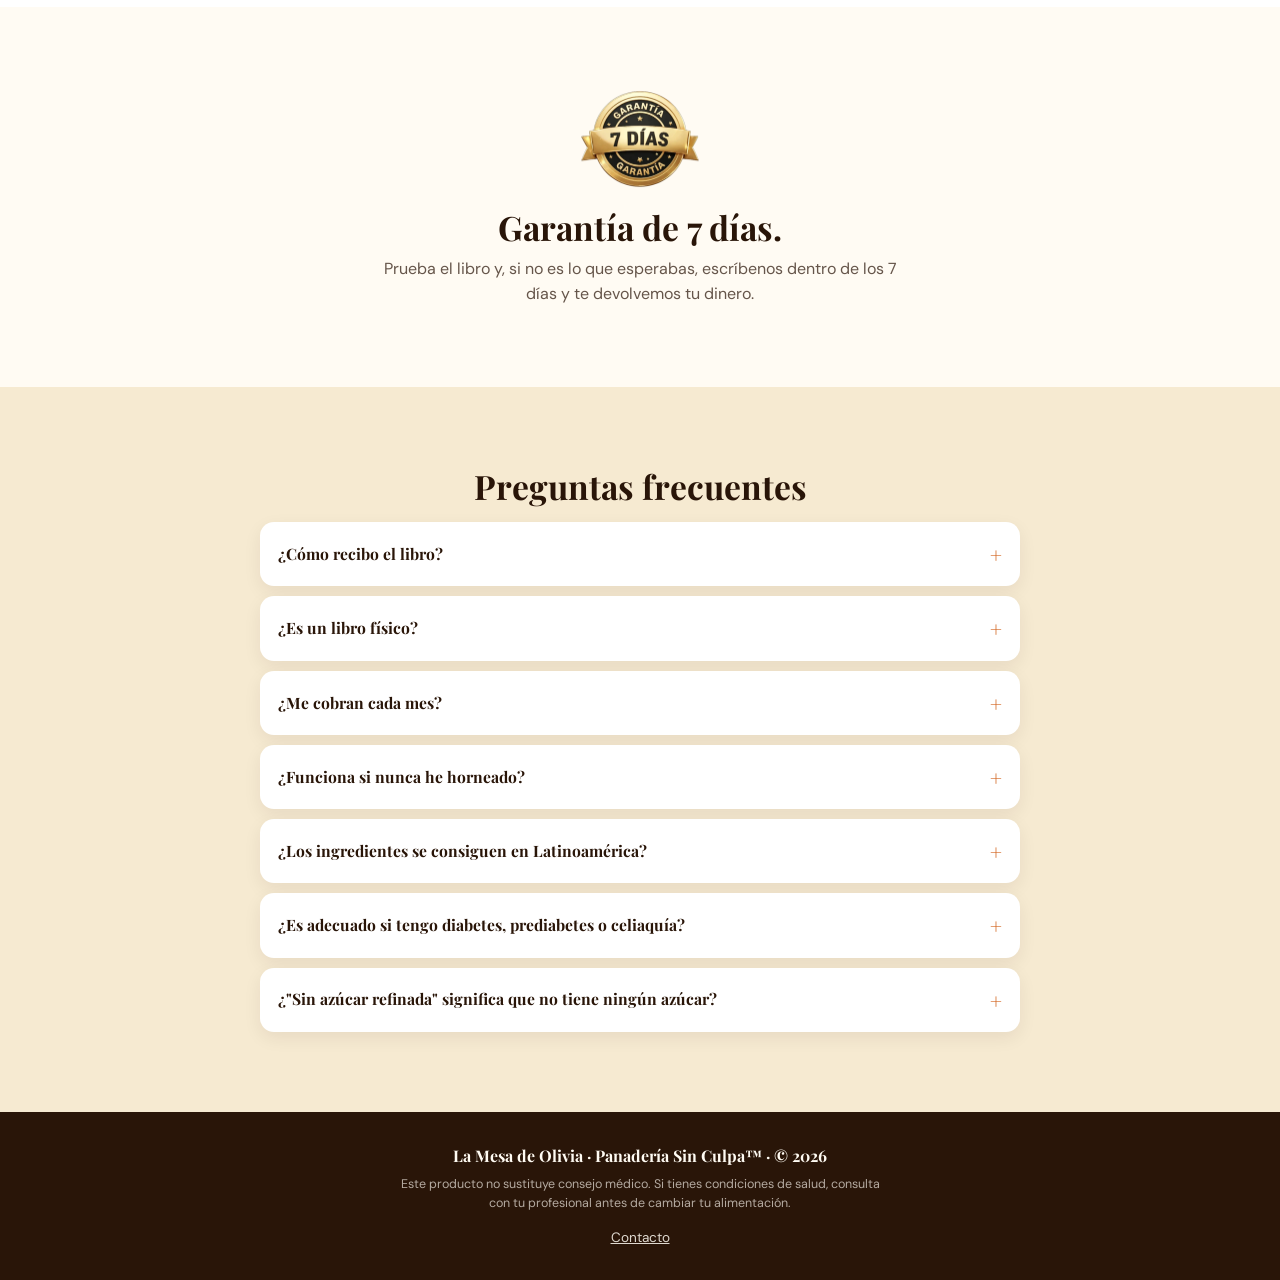
==== commit df884cef: "6 recetas sin repetir en la vitrina y complemento tras el precio - "Para desayunar, para almorzar, p" ====
--- a/index.html
+++ b/index.html
@@ -276,27 +276,35 @@
     </div>
   </section>
 
-  <!-- PARA DESAYUNAR, PARA CENAR Y DE POSTRE -->
+  <!-- PARA DESAYUNAR, PARA ALMORZAR, PARA CENAR Y MUCHO MÁS -->
   <section class="section" id="recetas-valor" aria-labelledby="recetas-valor-title">
     <div class="wrap">
-      <h2 id="recetas-valor-title">Para desayunar, para cenar y de postre</h2>
-      <p class="lede">Cuatro de las más de 180 recetas, con su nombre debajo.</p>
+      <h2 id="recetas-valor-title">Para desayunar, para almorzar, para cenar y mucho más</h2>
+      <p class="lede">Seis de las más de 180 recetas, con su nombre debajo.</p>
       <div class="value-recipe-grid">
         <figure class="value-recipe-card">
-          <img src="images/valor-waffles.webp" alt="Waffles de queso y orégano" loading="lazy" width="300" height="225">
-          <figcaption>Waffles de queso y orégano</figcaption>
+          <img src="images/valor-pan-molde.webp" alt="Pan de molde suave" loading="lazy" width="300" height="225">
+          <figcaption>Pan de molde suave</figcaption>
         </figure>
         <figure class="value-recipe-card">
-          <img src="images/valor-quiche.webp" alt="Quiche de espinaca y queso" loading="lazy" width="300" height="225">
-          <figcaption>Quiche de espinaca y queso</figcaption>
+          <img src="images/valor-arepa.webp" alt="Arepa de queso y linaza" loading="lazy" width="300" height="225">
+          <figcaption>Arepa de queso y linaza</figcaption>
         </figure>
         <figure class="value-recipe-card">
-          <img src="images/valor-torta-limon.webp" alt="Torta de limón y amapola" loading="lazy" width="300" height="225">
-          <figcaption>Torta de limón y amapola</figcaption>
+          <img src="images/valor-pizza-margarita.webp" alt="Pizza margarita" loading="lazy" width="300" height="225">
+          <figcaption>Pizza margarita</figcaption>
         </figure>
         <figure class="value-recipe-card">
-          <img src="images/valor-cupcakes.webp" alt="Cupcakes de chocolate" loading="lazy" width="300" height="225">
-          <figcaption>Cupcakes de chocolate</figcaption>
+          <img src="images/valor-galletas-avena.webp" alt="Galletas de avena y canela" loading="lazy" width="300" height="225">
+          <figcaption>Galletas de avena y canela</figcaption>
+        </figure>
+        <figure class="value-recipe-card">
+          <img src="images/valor-cheesecake-limon.webp" alt="Cheesecake de limón sin horno" loading="lazy" width="300" height="225">
+          <figcaption>Cheesecake de limón sin horno</figcaption>
+        </figure>
+        <figure class="value-recipe-card">
+          <img src="images/valor-torta-cumpleanos.webp" alt="Torta de cumpleaños de vainilla con crema" loading="lazy" width="300" height="225">
+          <figcaption>Torta de cumpleaños de vainilla</figcaption>
         </figure>
       </div>
       <a href="#comprar" class="btn btn-primary btn-large js-cta repeat-cta" data-cta="block4b-valor">Quiero el libro</a>
@@ -479,17 +487,7 @@
       <p class="payment-highlight">Pago único</p>
       <a href="#" class="btn btn-primary btn-large js-cta" data-cta="buy-section" id="mainCheckoutLink">Quiero el libro</a>
 
-      <p class="buy-guarantee">Garantía de 7 días: si no es lo que esperabas, escríbenos y te devolvemos tu dinero.</p>
-      <div class="accordion accordion-faq accordion-faq--mini">
-        <details class="accordion-item">
-          <summary><span>¿Cómo recibo el libro?</span></summary>
-          <p>Después de que Whop confirma tu pago, puedes leer o descargar el PDF ahí mismo, en el mismo navegador — incluso desde el navegador interno de Instagram. Si tienes algún problema, escríbenos con tu comprobante de compra.</p>
-        </details>
-        <details class="accordion-item">
-          <summary><span>¿Me cobran cada mes?</span></summary>
-          <p>No. Es un pago único de $12.99 USD.</p>
-        </details>
-      </div>
+      <div id="whopEmbedContainer" class="whop-embed-container"></div>
 
       <div class="addon-offers">
         <p class="addon-eyebrow">Complemento opcional</p>
@@ -531,7 +529,17 @@
         <p class="addon-total" id="addonTotal" hidden>Total de adicionales: <strong id="addonTotalValue">$0.00 USD</strong></p>
       </div>
 
-      <div id="whopEmbedContainer" class="whop-embed-container"></div>
+      <p class="buy-guarantee">Garantía de 7 días: si no es lo que esperabas, escríbenos y te devolvemos tu dinero.</p>
+      <div class="accordion accordion-faq accordion-faq--mini">
+        <details class="accordion-item">
+          <summary><span>¿Cómo recibo el libro?</span></summary>
+          <p>Después de que Whop confirma tu pago, puedes leer o descargar el PDF ahí mismo, en el mismo navegador — incluso desde el navegador interno de Instagram. Si tienes algún problema, escríbenos con tu comprobante de compra.</p>
+        </details>
+        <details class="accordion-item">
+          <summary><span>¿Me cobran cada mes?</span></summary>
+          <p>No. Es un pago único de $12.99 USD.</p>
+        </details>
+      </div>
     </div>
   </section>
 
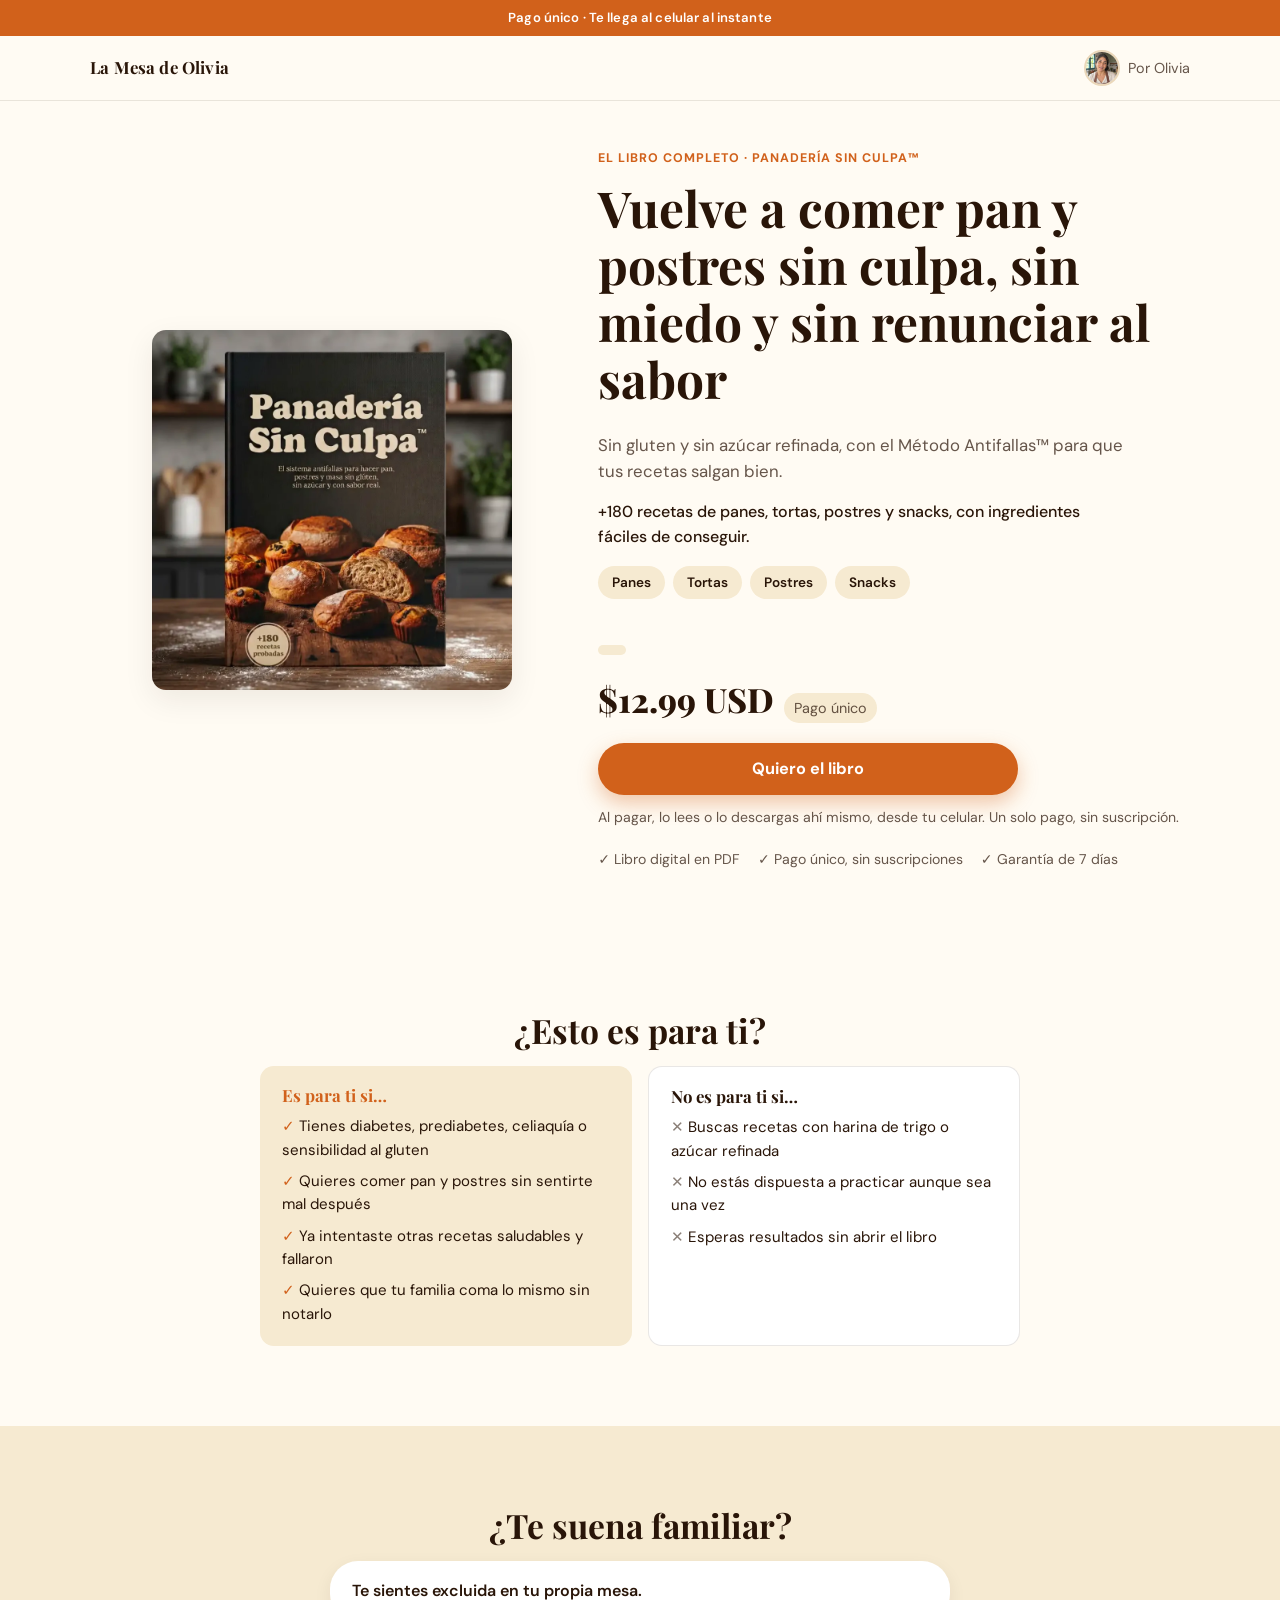
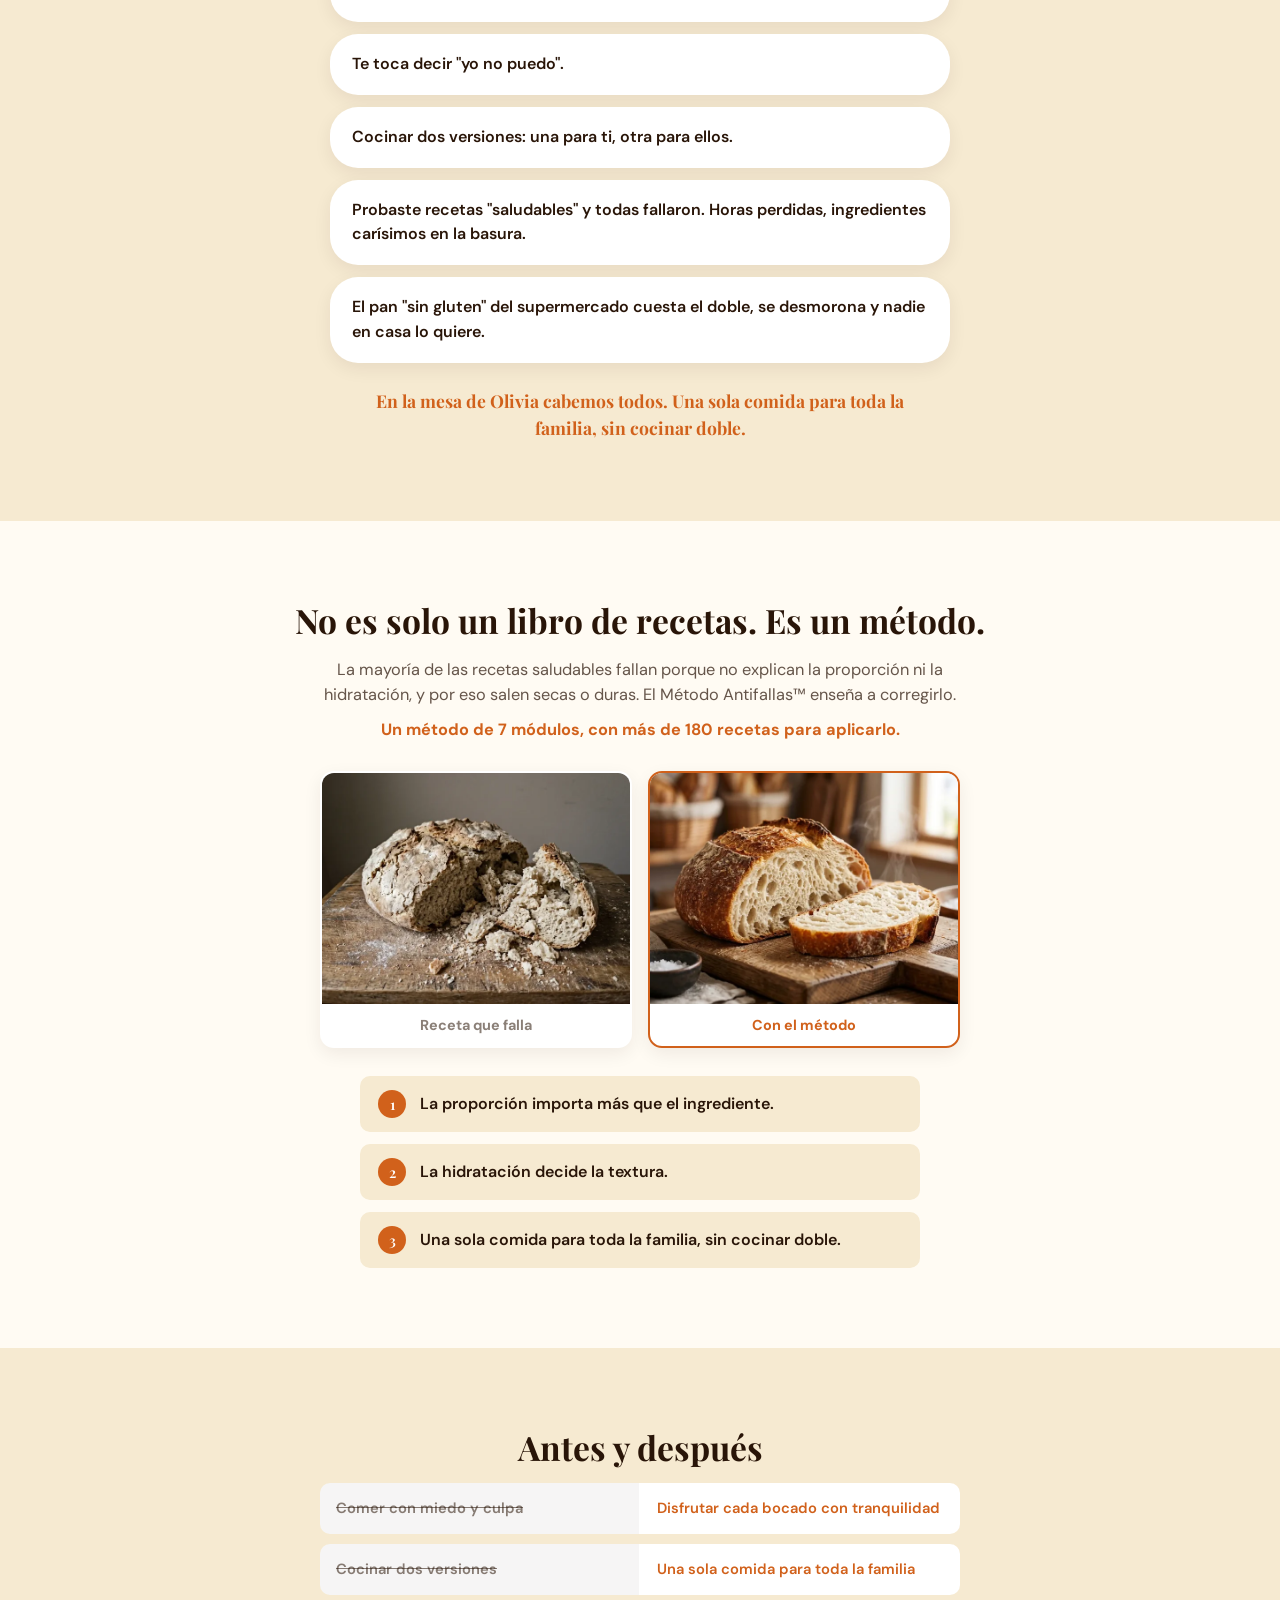
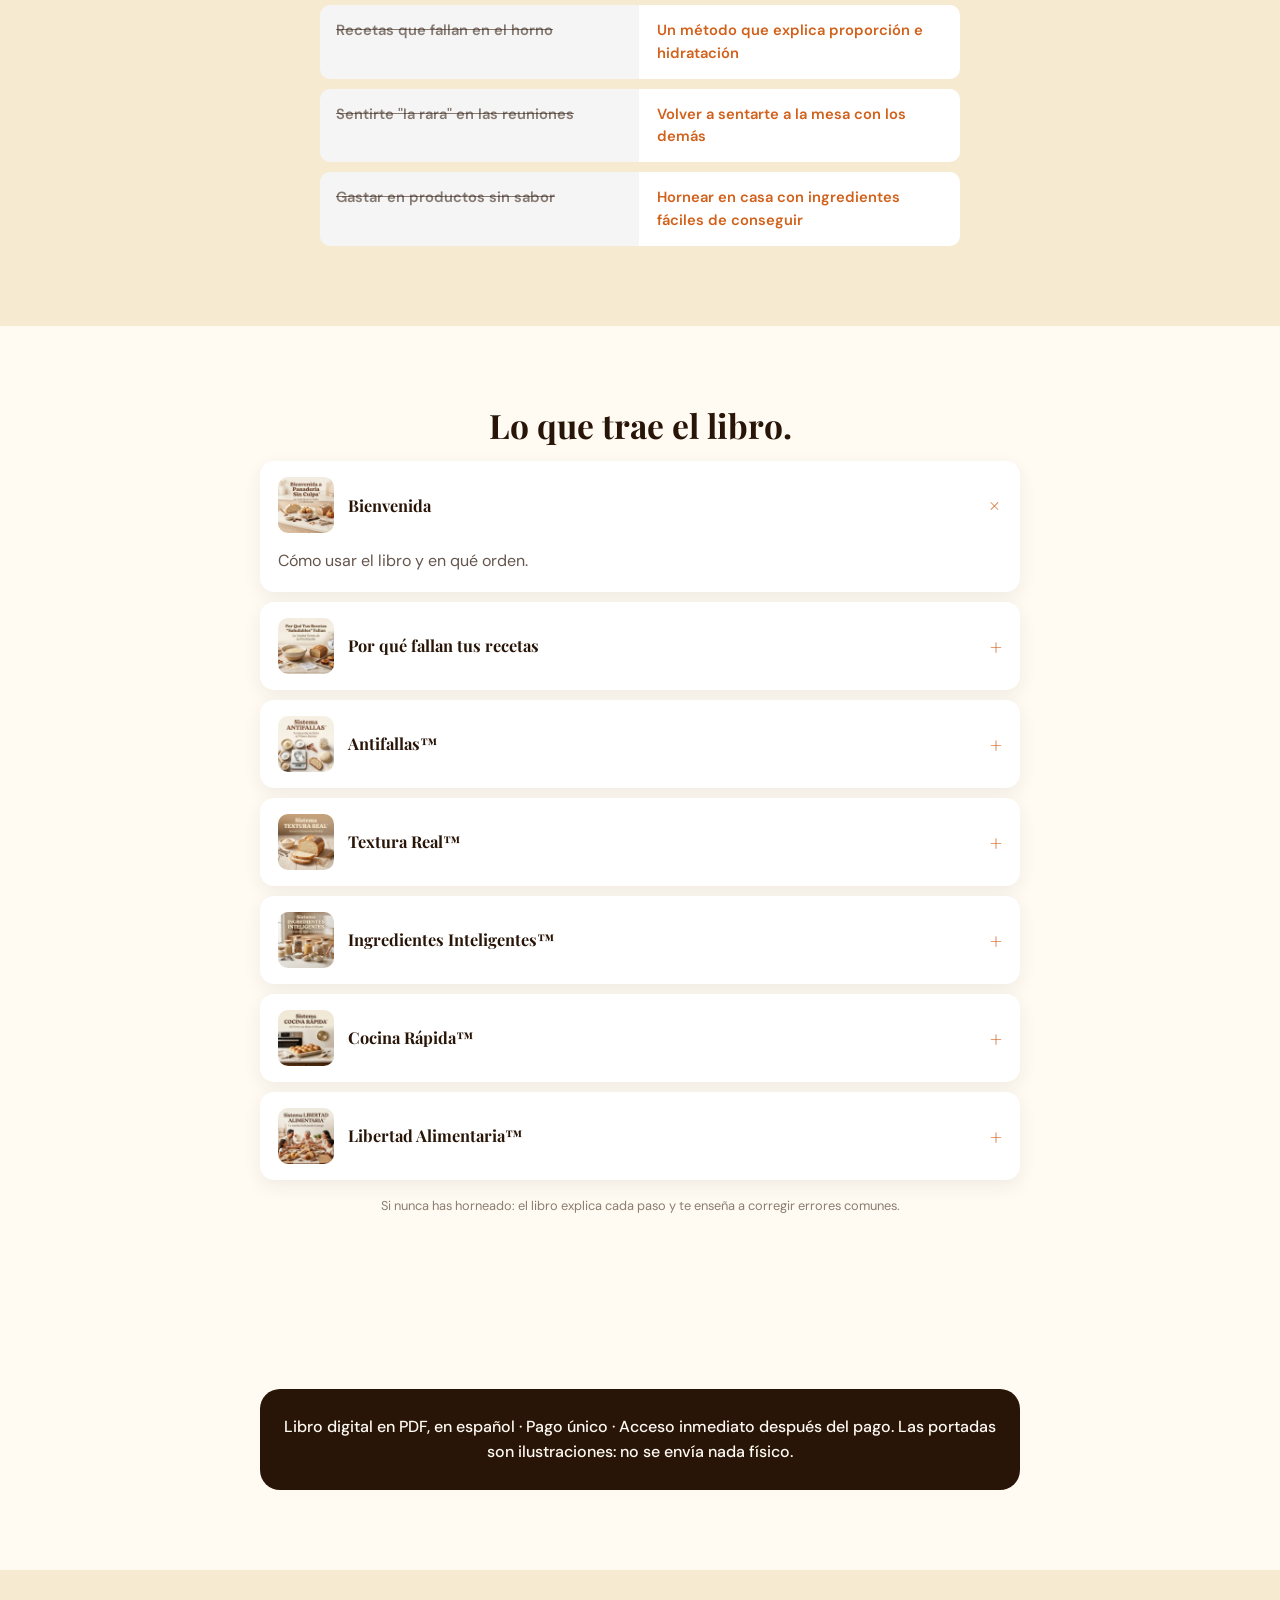
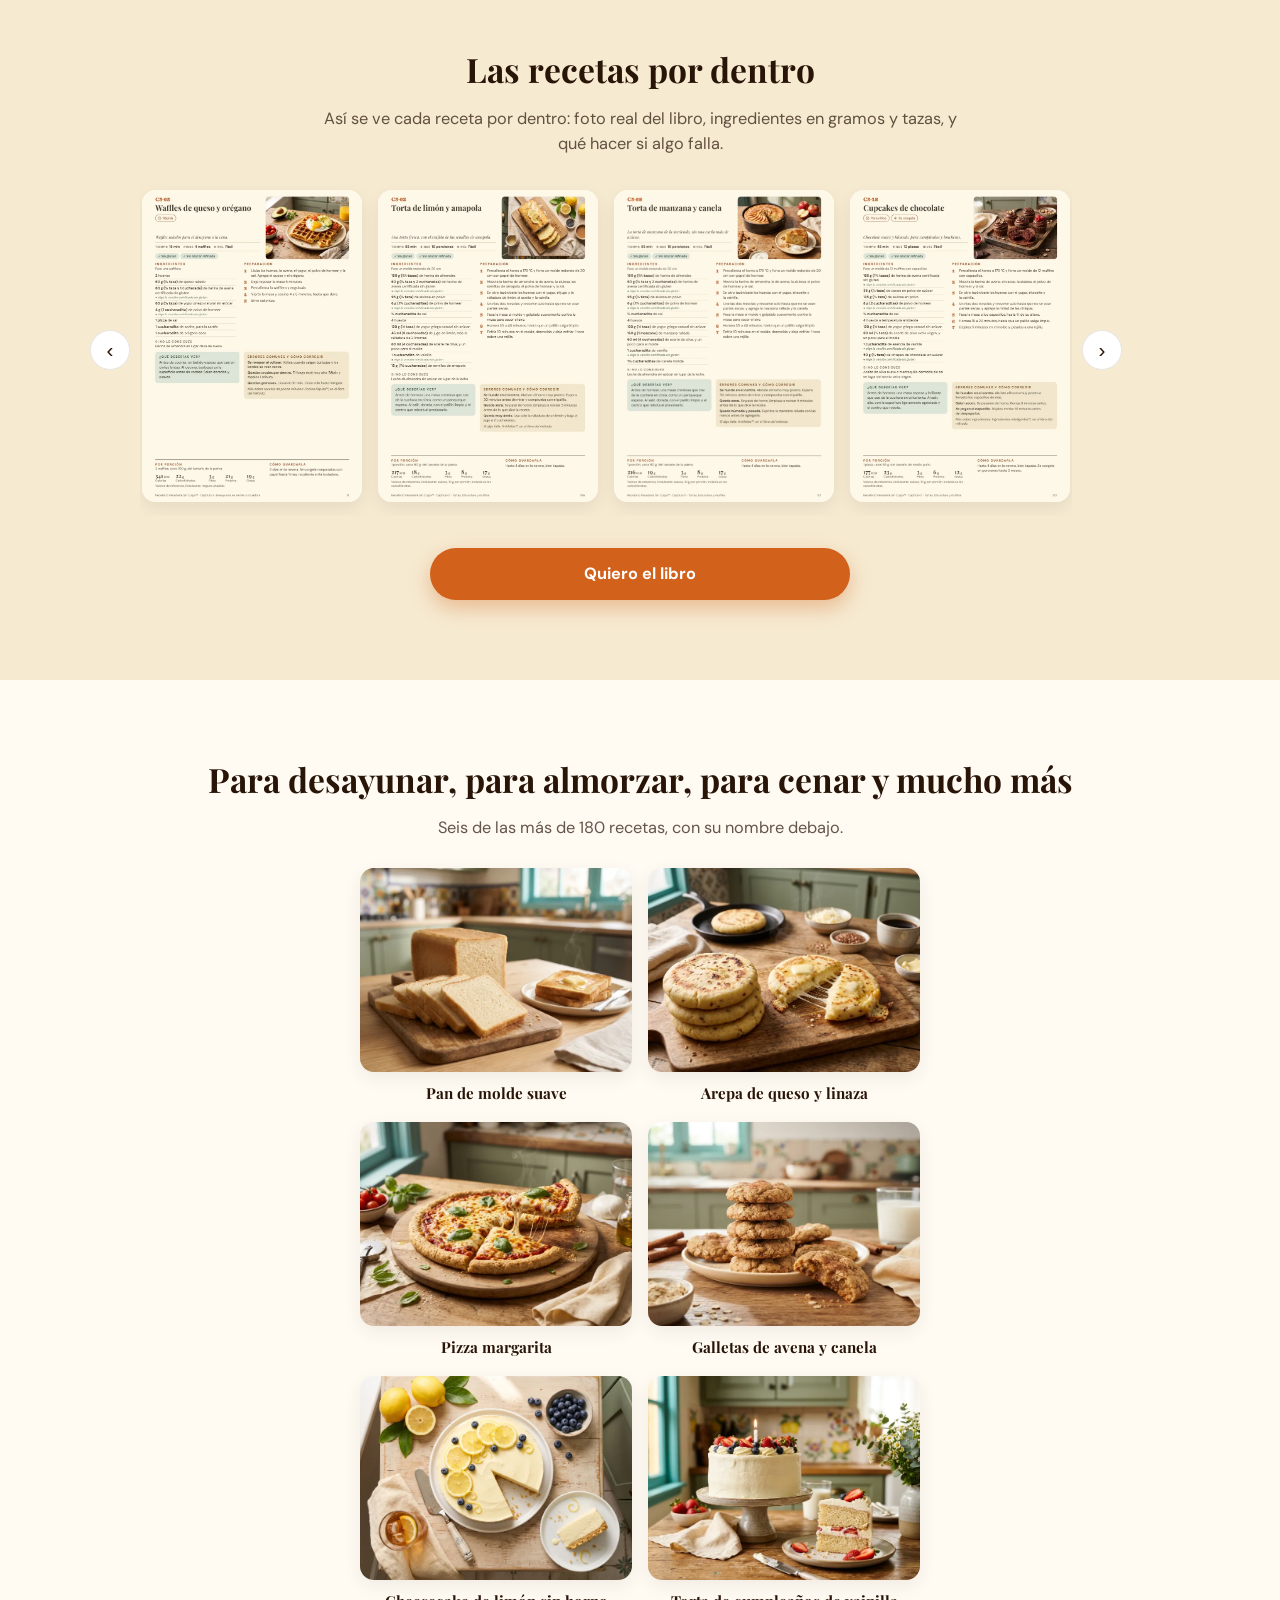
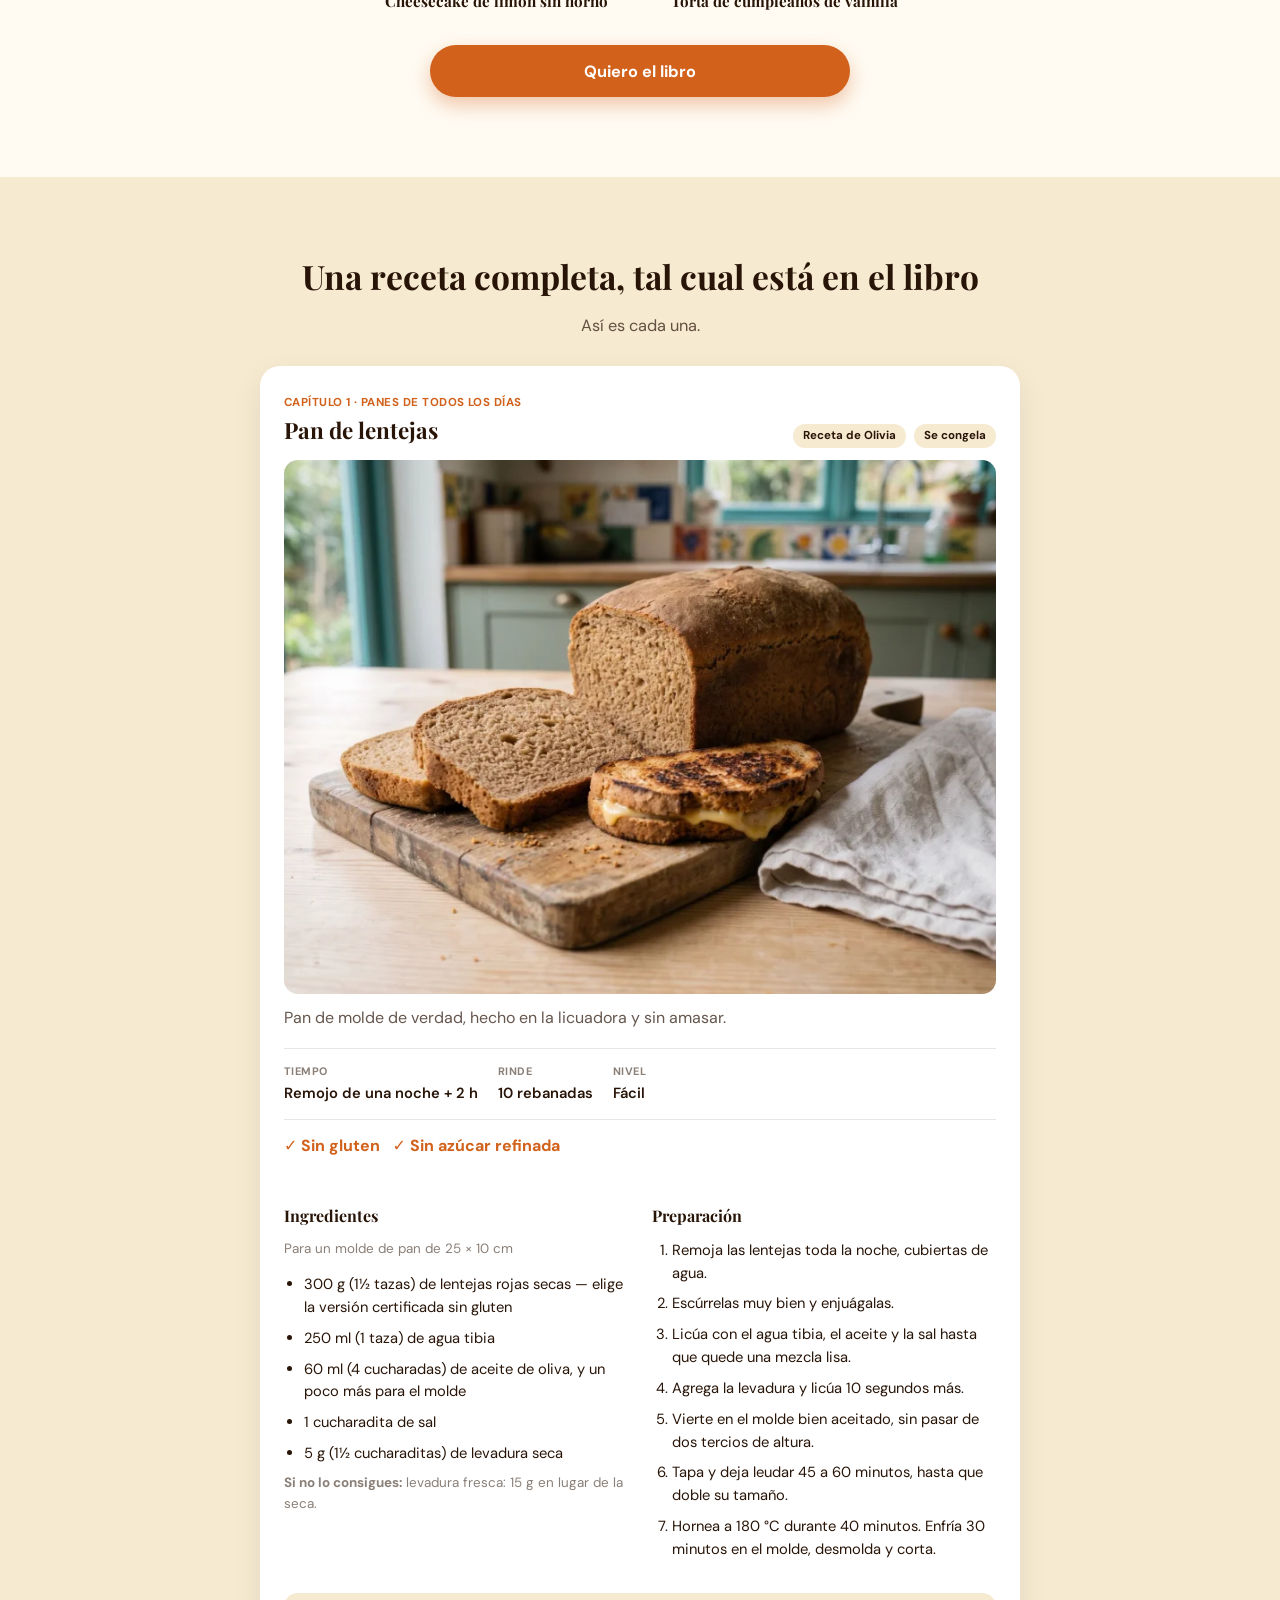
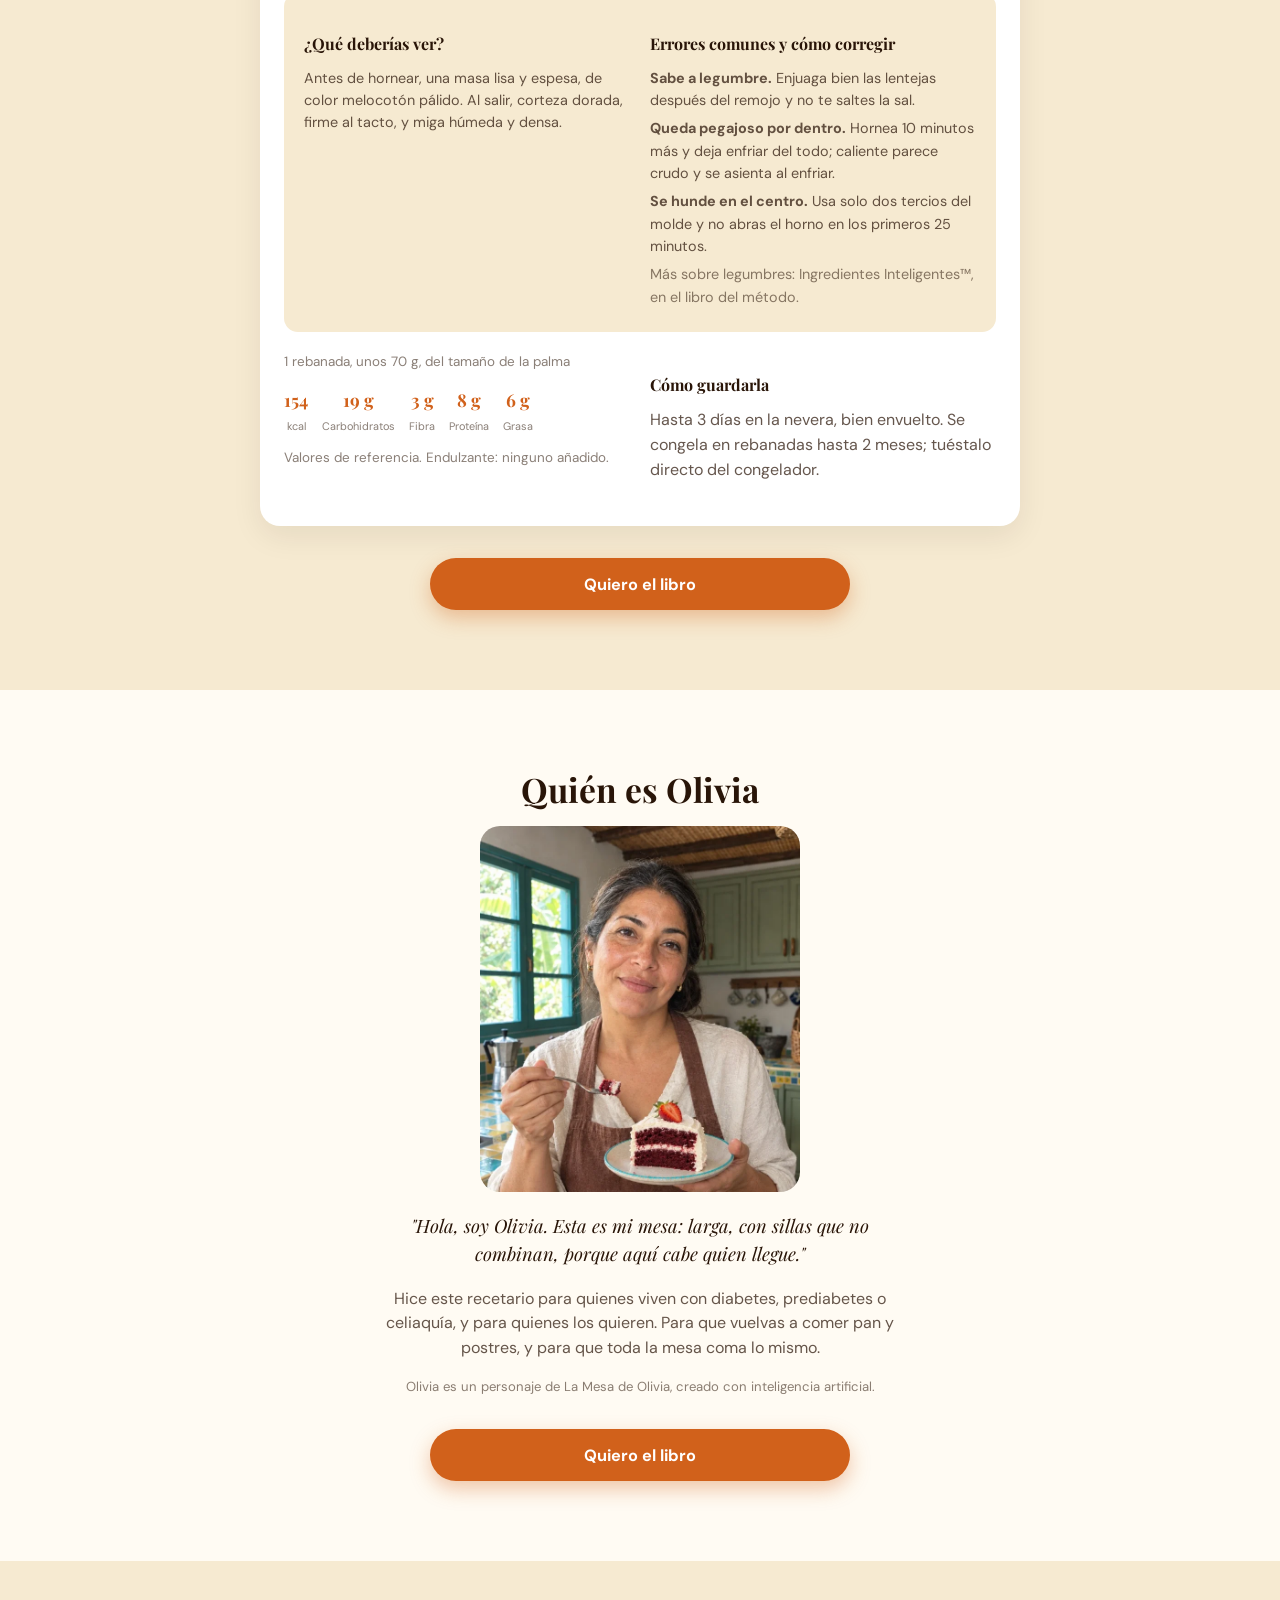
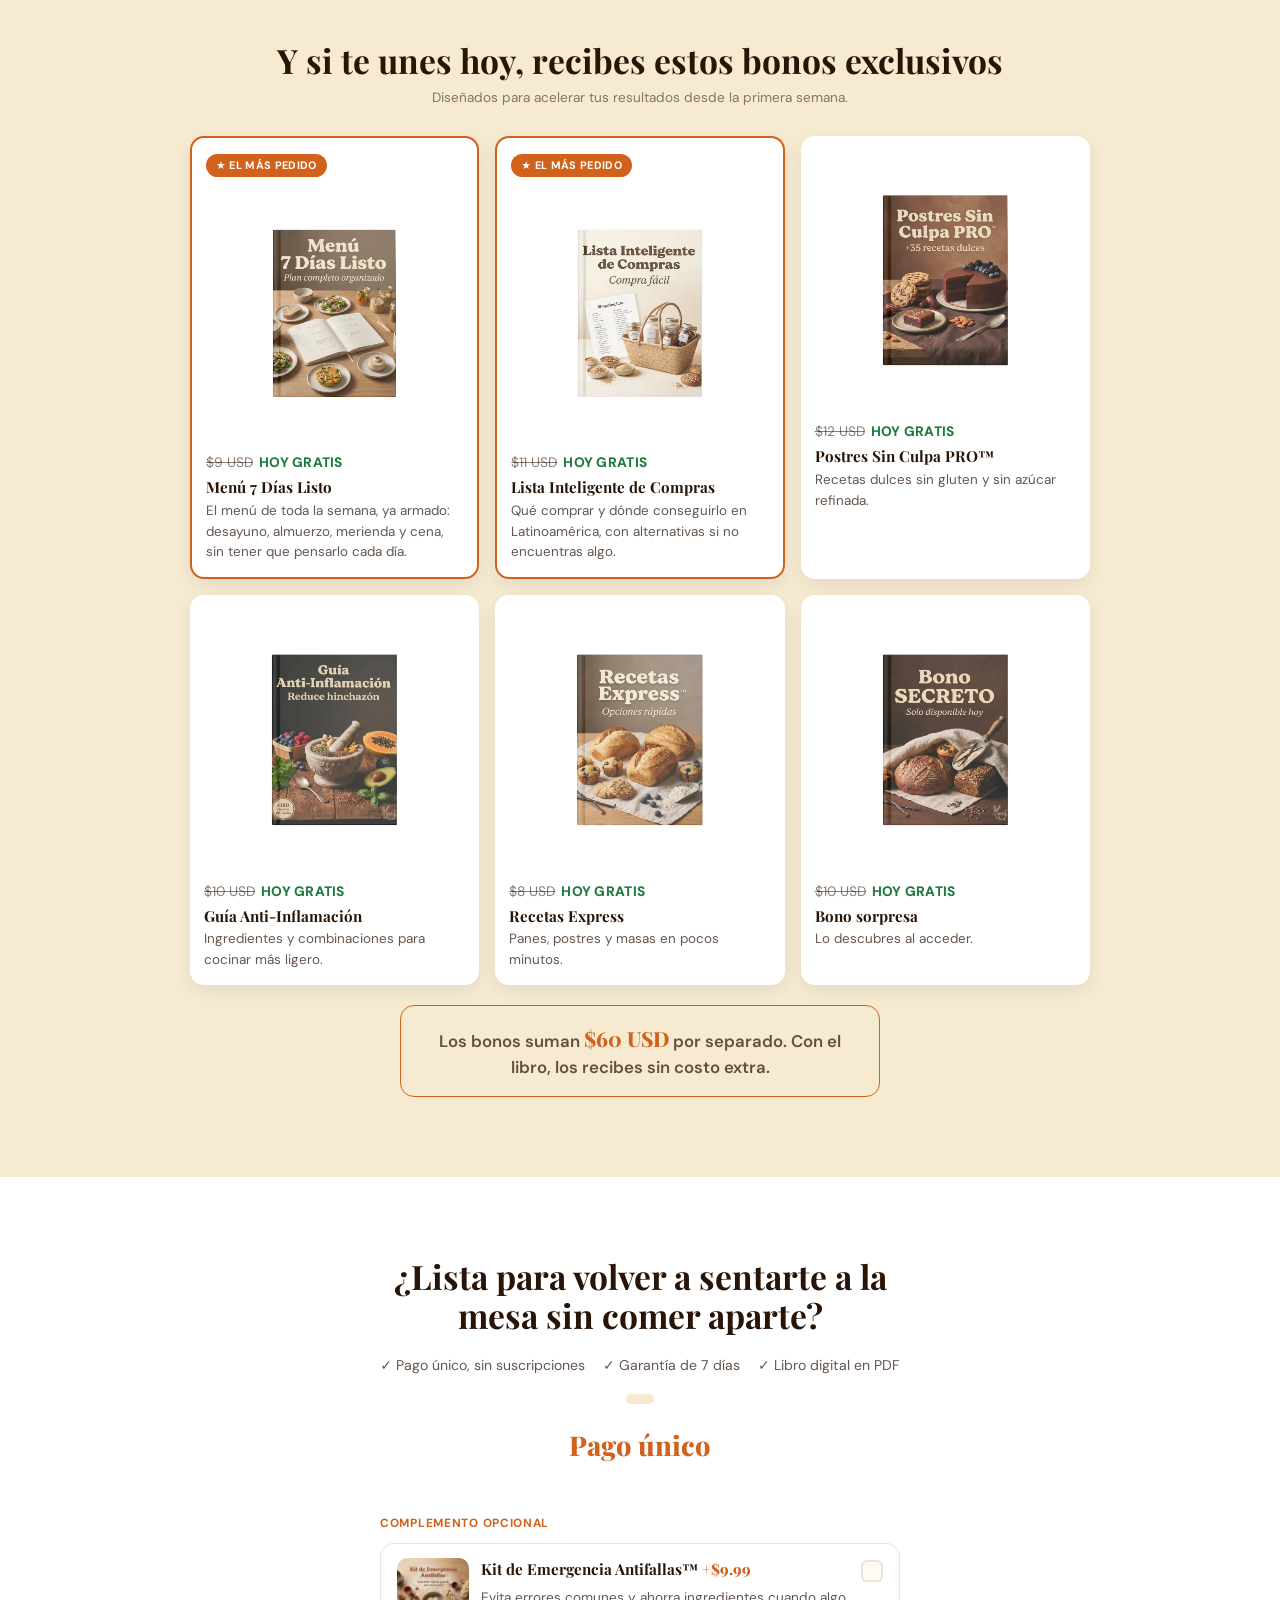
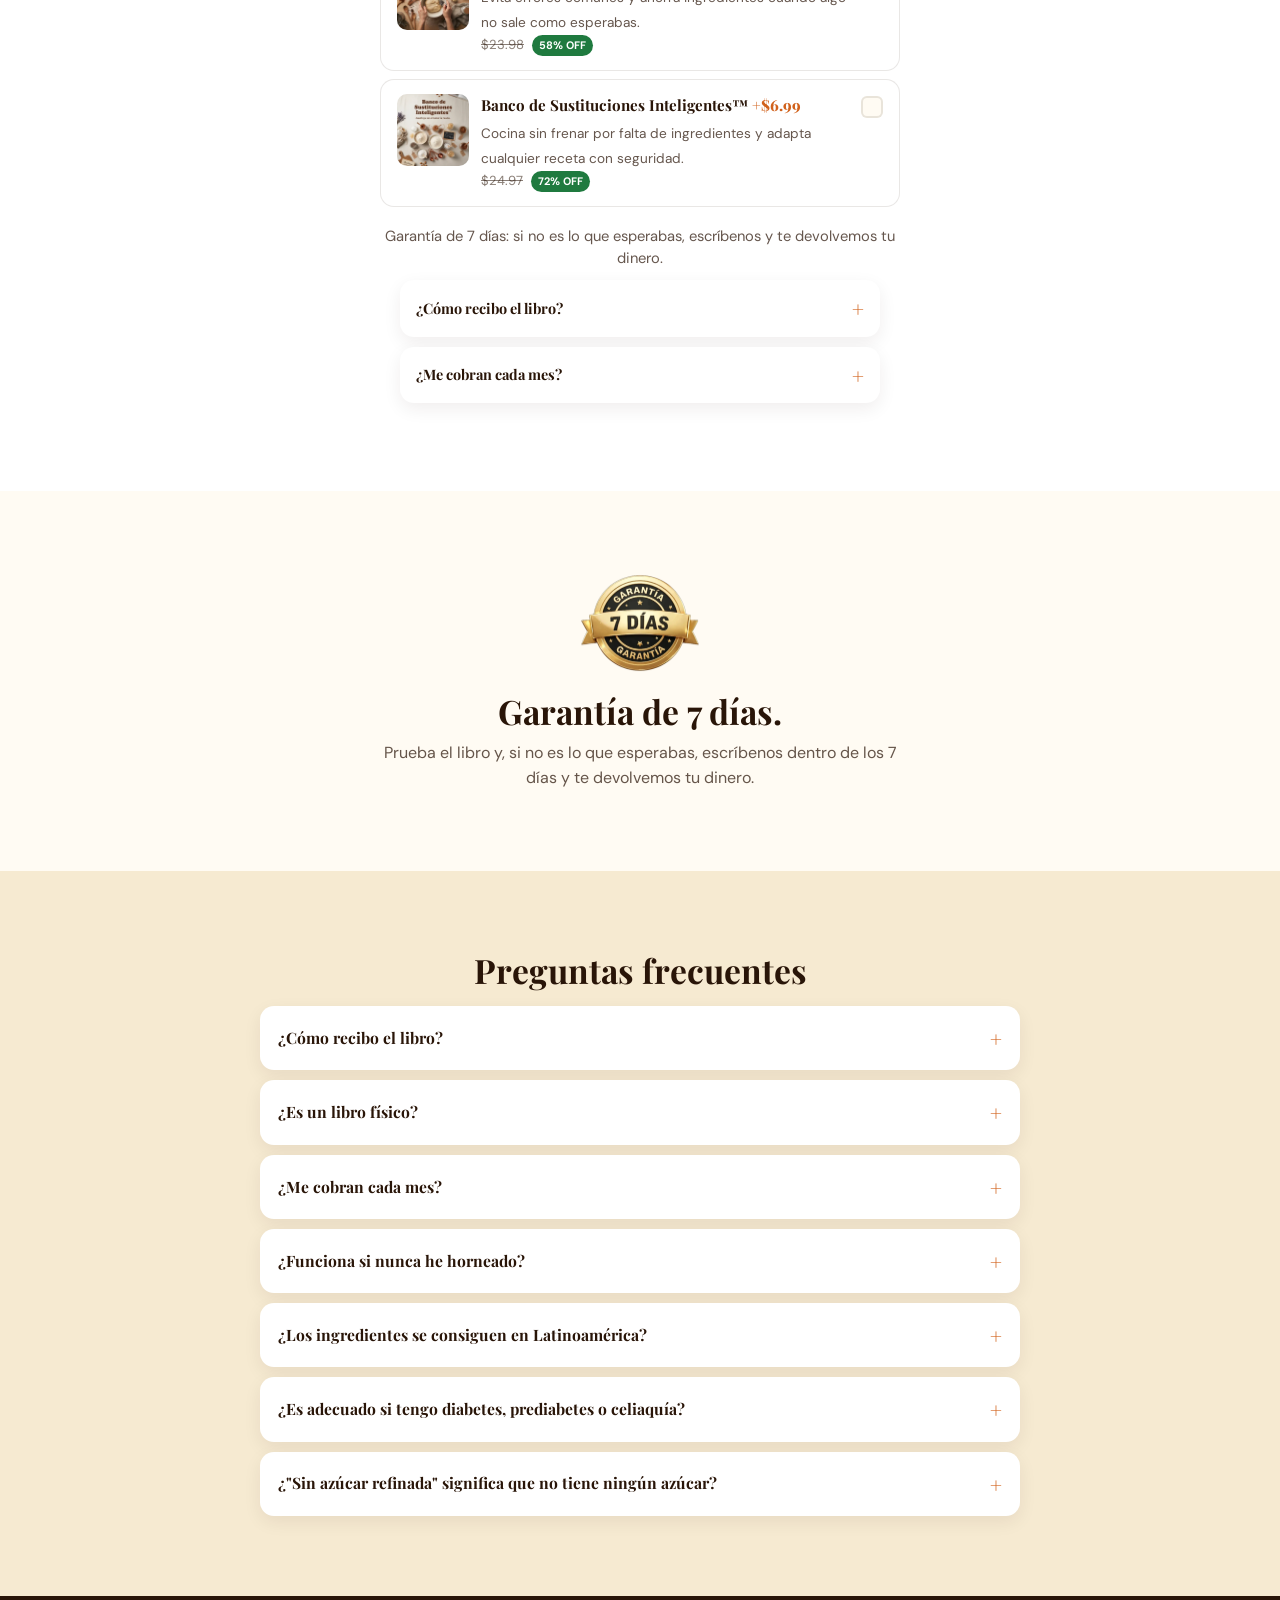
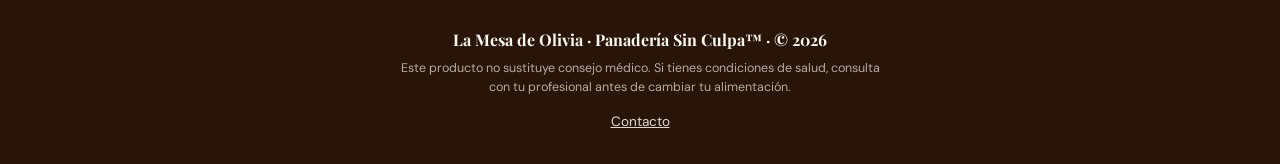
==== commit a90b68d5: "Foto de pan de lentejas mas grande y bien ubicada; quitar linea del hero - La foto del pan de lentej" ====
--- a/index.html
+++ b/index.html
@@ -44,7 +44,6 @@
         <p class="eyebrow">EL LIBRO COMPLETO · Panadería Sin Culpa™</p>
         <h1>Vuelve a comer pan y postres sin culpa, sin miedo y sin renunciar al sabor</h1>
         <p class="hero-sub">Sin gluten y sin azúcar refinada, con el Método Antifallas™ para que tus recetas salgan bien.</p>
-        <p class="hero-named">Para personas con diabetes, prediabetes o celiaquía, y para que toda la mesa coma lo mismo.</p>
         <p class="hero-line">+180 recetas de panes, tortas, postres y snacks, con ingredientes fáciles de conseguir.</p>
         <ul class="tag-row" aria-label="Tipos de recetas incluidas">
           <li>Panes</li>
@@ -326,10 +325,10 @@
             <span>Se congela</span>
           </div>
         </div>
+        <img src="images/pan-lentejas-muestra.webp" alt="Pan de lentejas, tal como aparece en el libro" class="recipe-sample-hero-photo" width="800" height="597" loading="lazy">
         <p class="recipe-sample-sub">Pan de molde de verdad, hecho en la licuadora y sin amasar.</p>
 
         <div class="recipe-sample-meta">
-          <img src="images/pan-lentejas-muestra.webp" alt="Pan de lentejas, tal como aparece en el libro" class="recipe-sample-photo" width="64" height="64" loading="lazy">
           <div><span>Tiempo</span>Remojo de una noche + 2 h</div>
           <div><span>Rinde</span>10 rebanadas</div>
           <div><span>Nivel</span>Fácil</div>
--- a/css/styles.css
+++ b/css/styles.css
@@ -1140,7 +1140,14 @@
   padding: 14px 0;
   margin-bottom: 14px;
 }
-.recipe-sample-photo { width: 64px; height: 64px; border-radius: 10px; object-fit: cover; flex: 0 0 auto; }
+.recipe-sample-hero-photo {
+  width: 100%;
+  aspect-ratio: 4 / 3;
+  object-fit: cover;
+  border-radius: var(--radius-md);
+  display: block;
+  margin: 12px 0;
+}
 .recipe-sample-meta div { font-weight: 600; font-size: 0.92rem; }
 .recipe-sample-meta span { display: block; font-size: 0.68rem; font-weight: 700; text-transform: uppercase; letter-spacing: 0.04em; color: var(--color-ink-faint); margin-bottom: 2px; }
 .recipe-sample-tags { font-weight: 700; color: var(--color-primary); margin-bottom: 24px; }
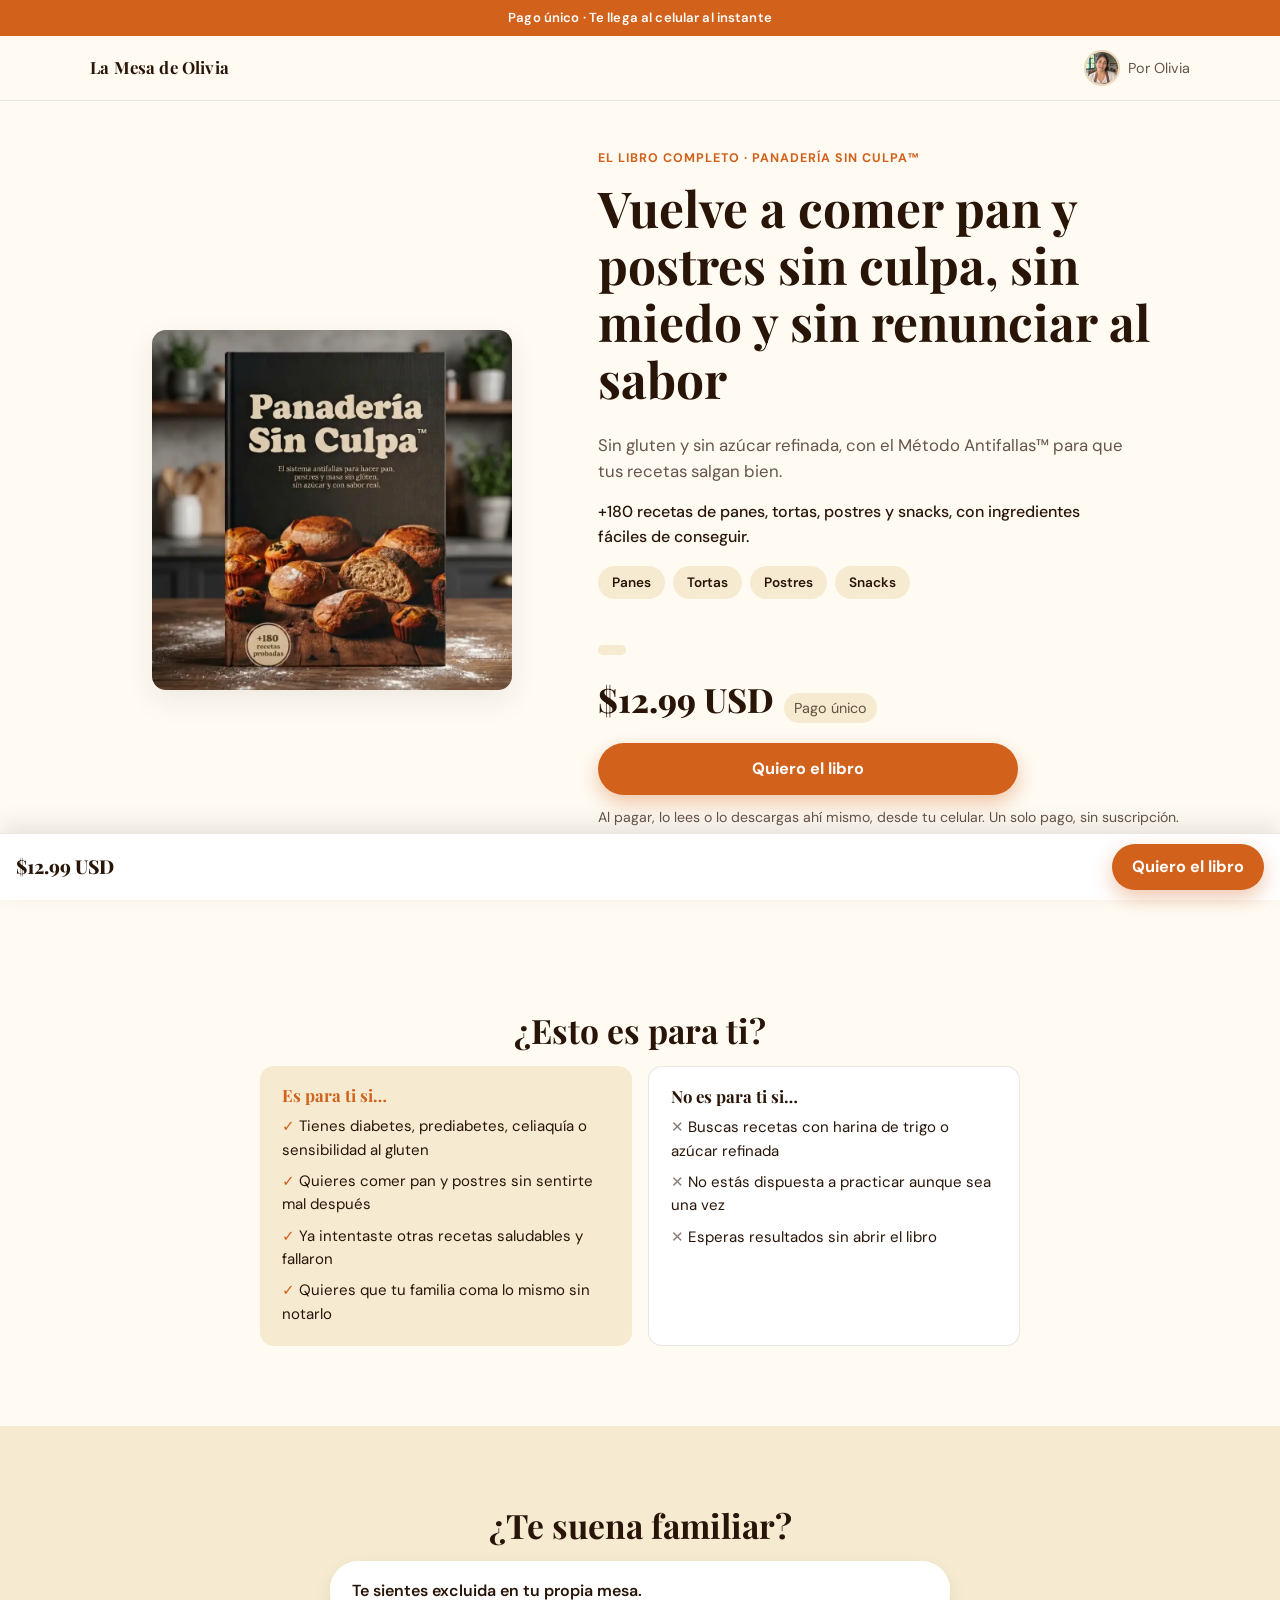
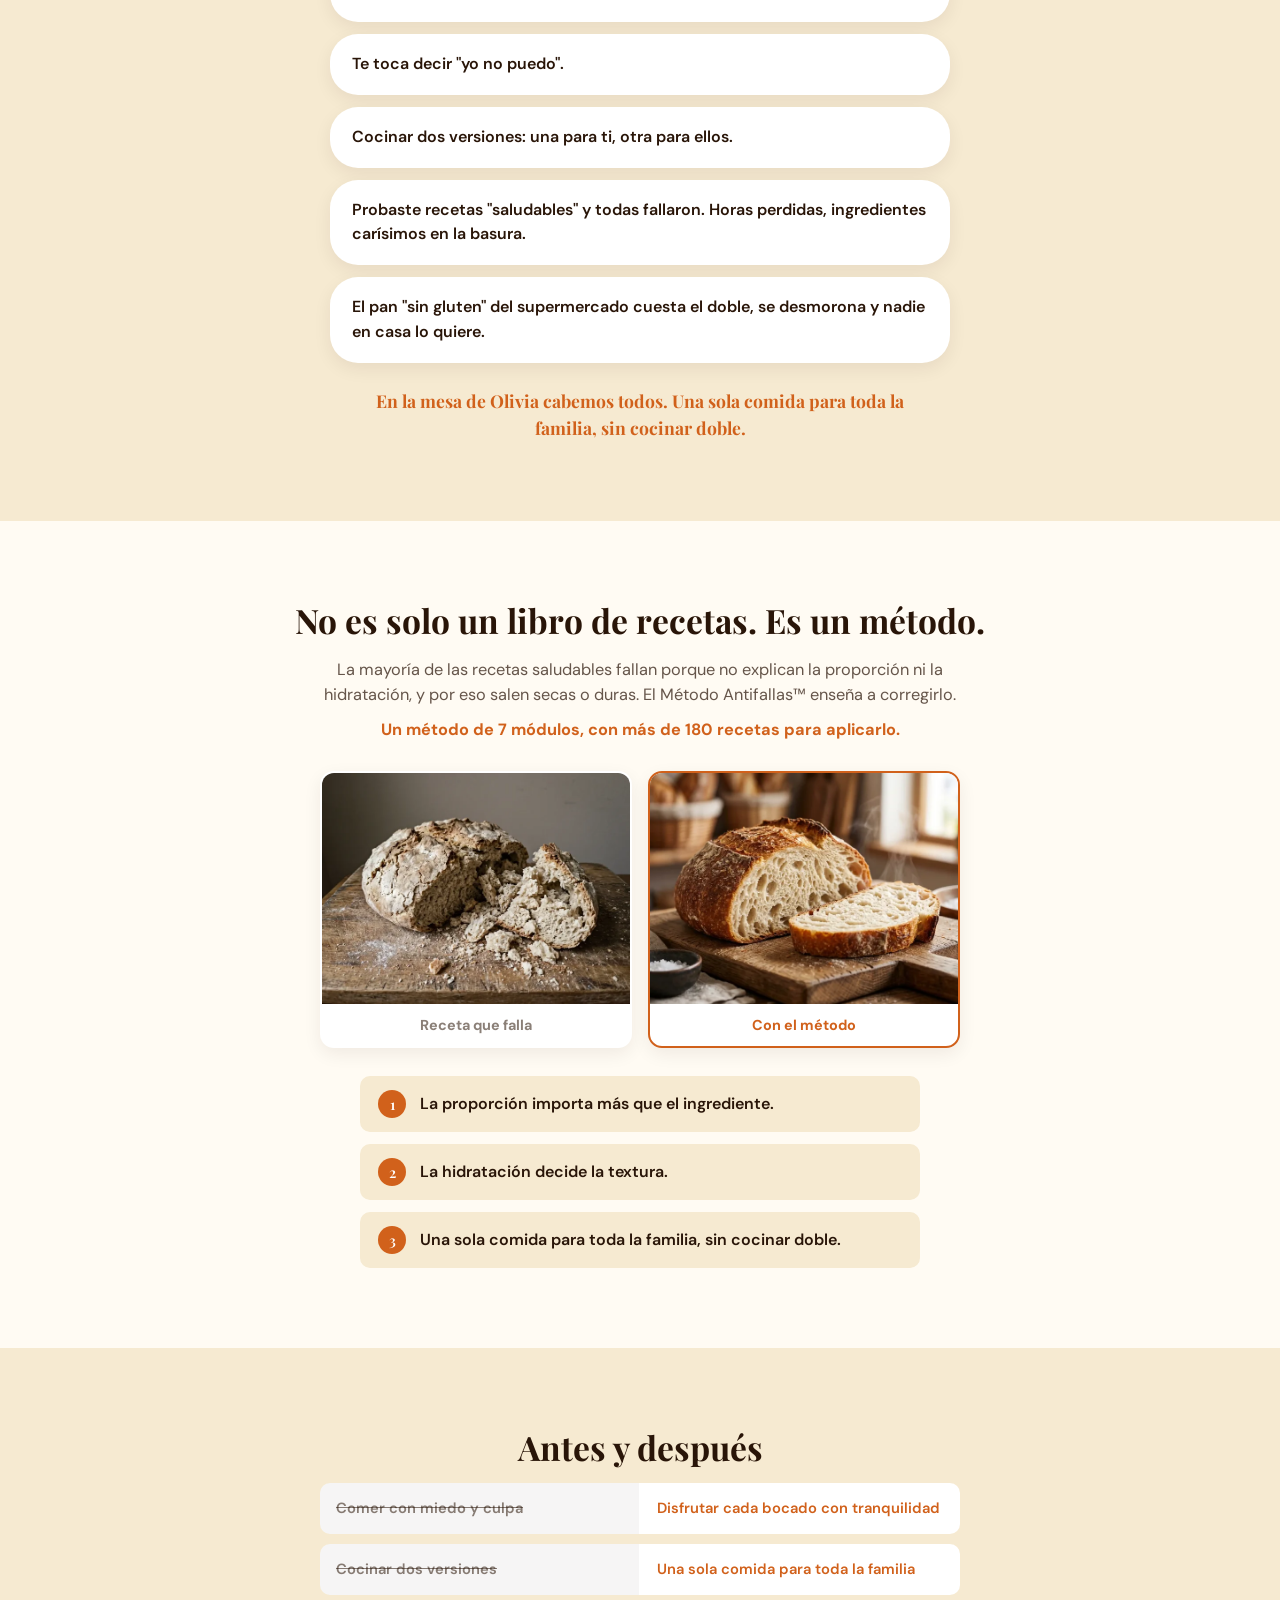
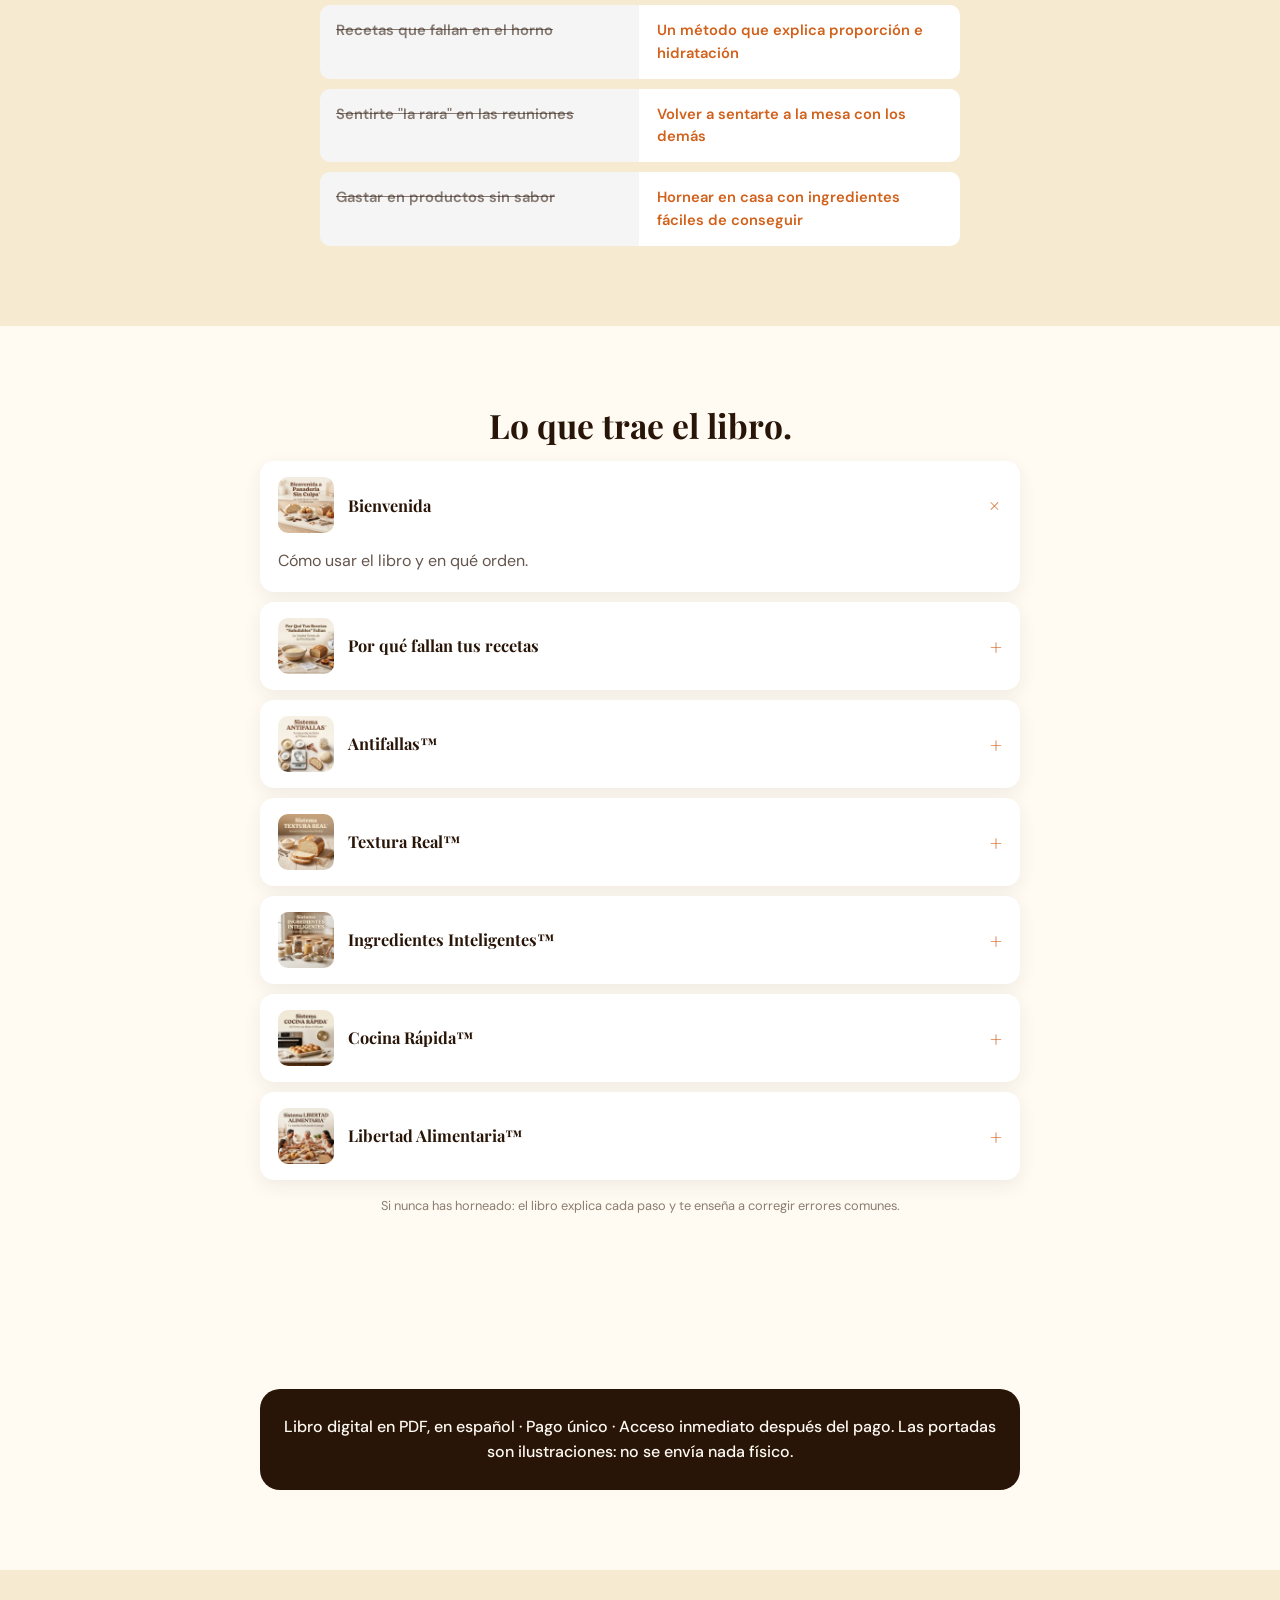
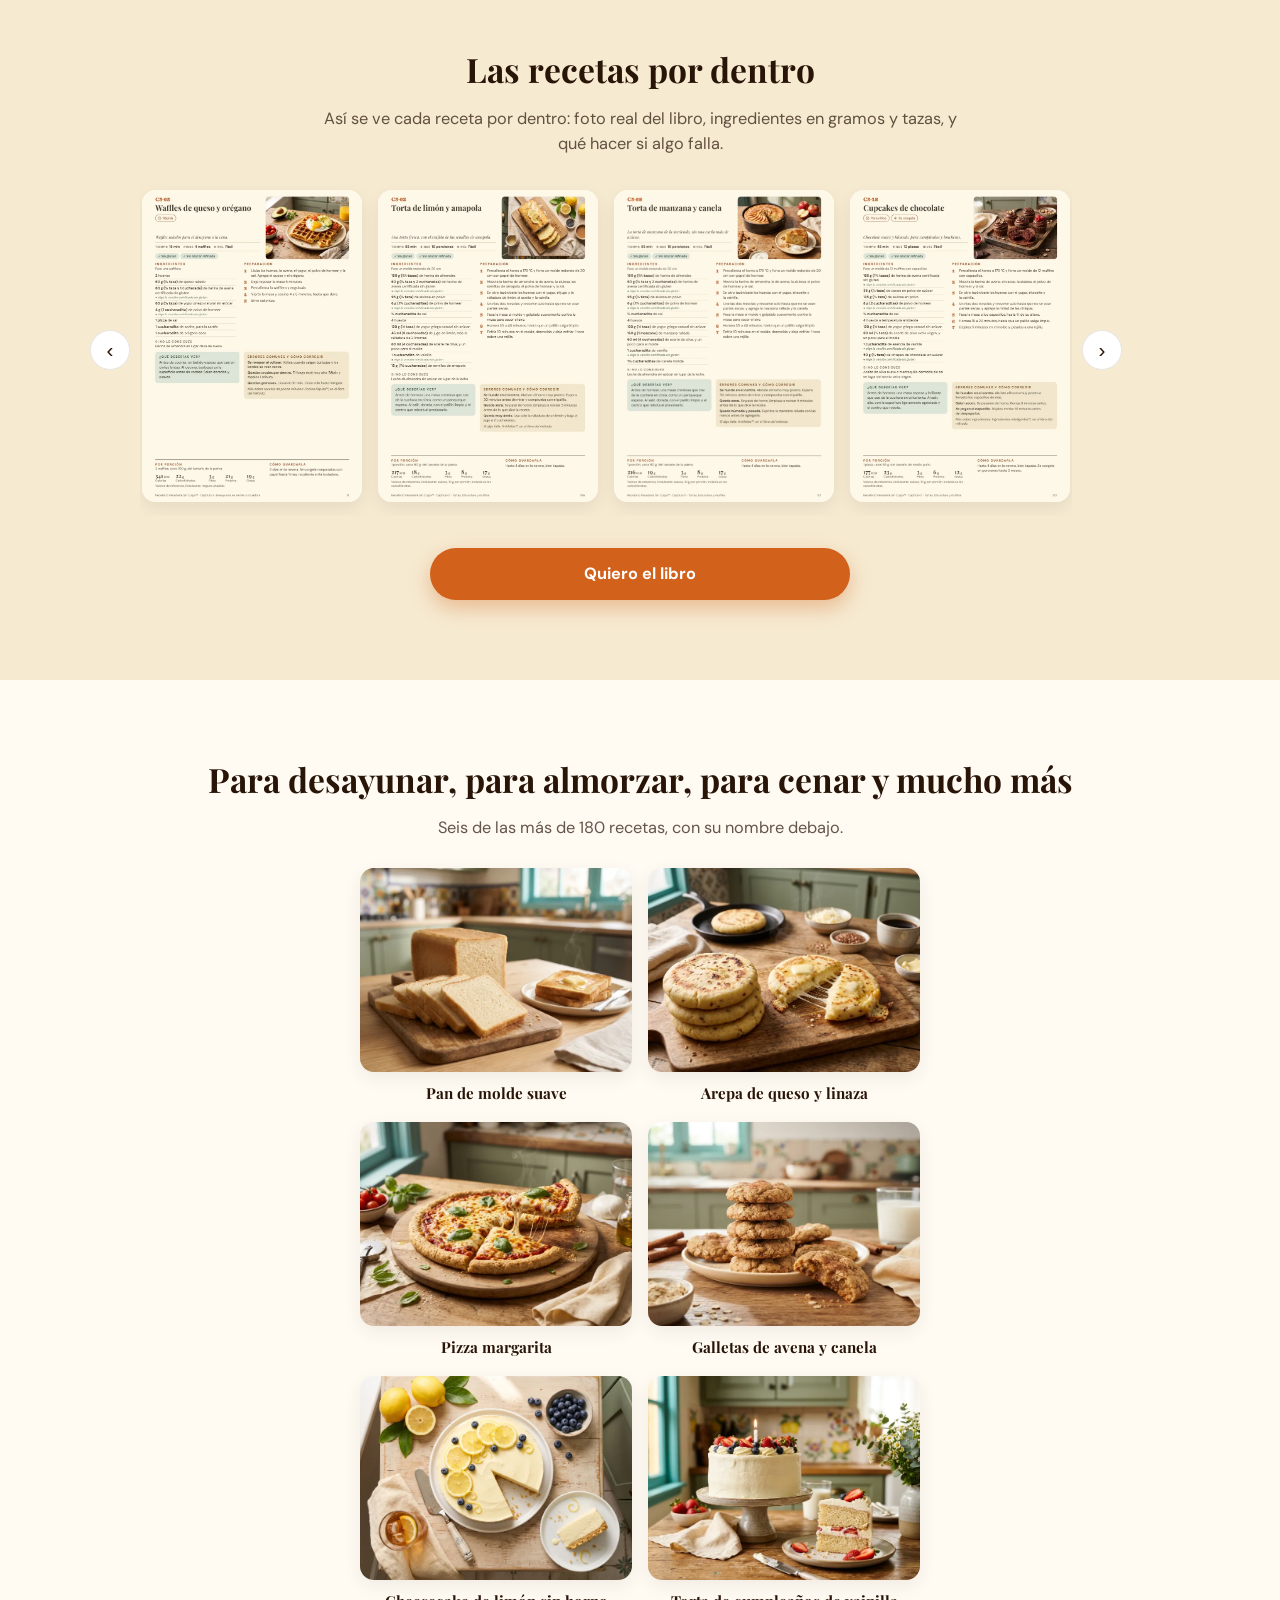
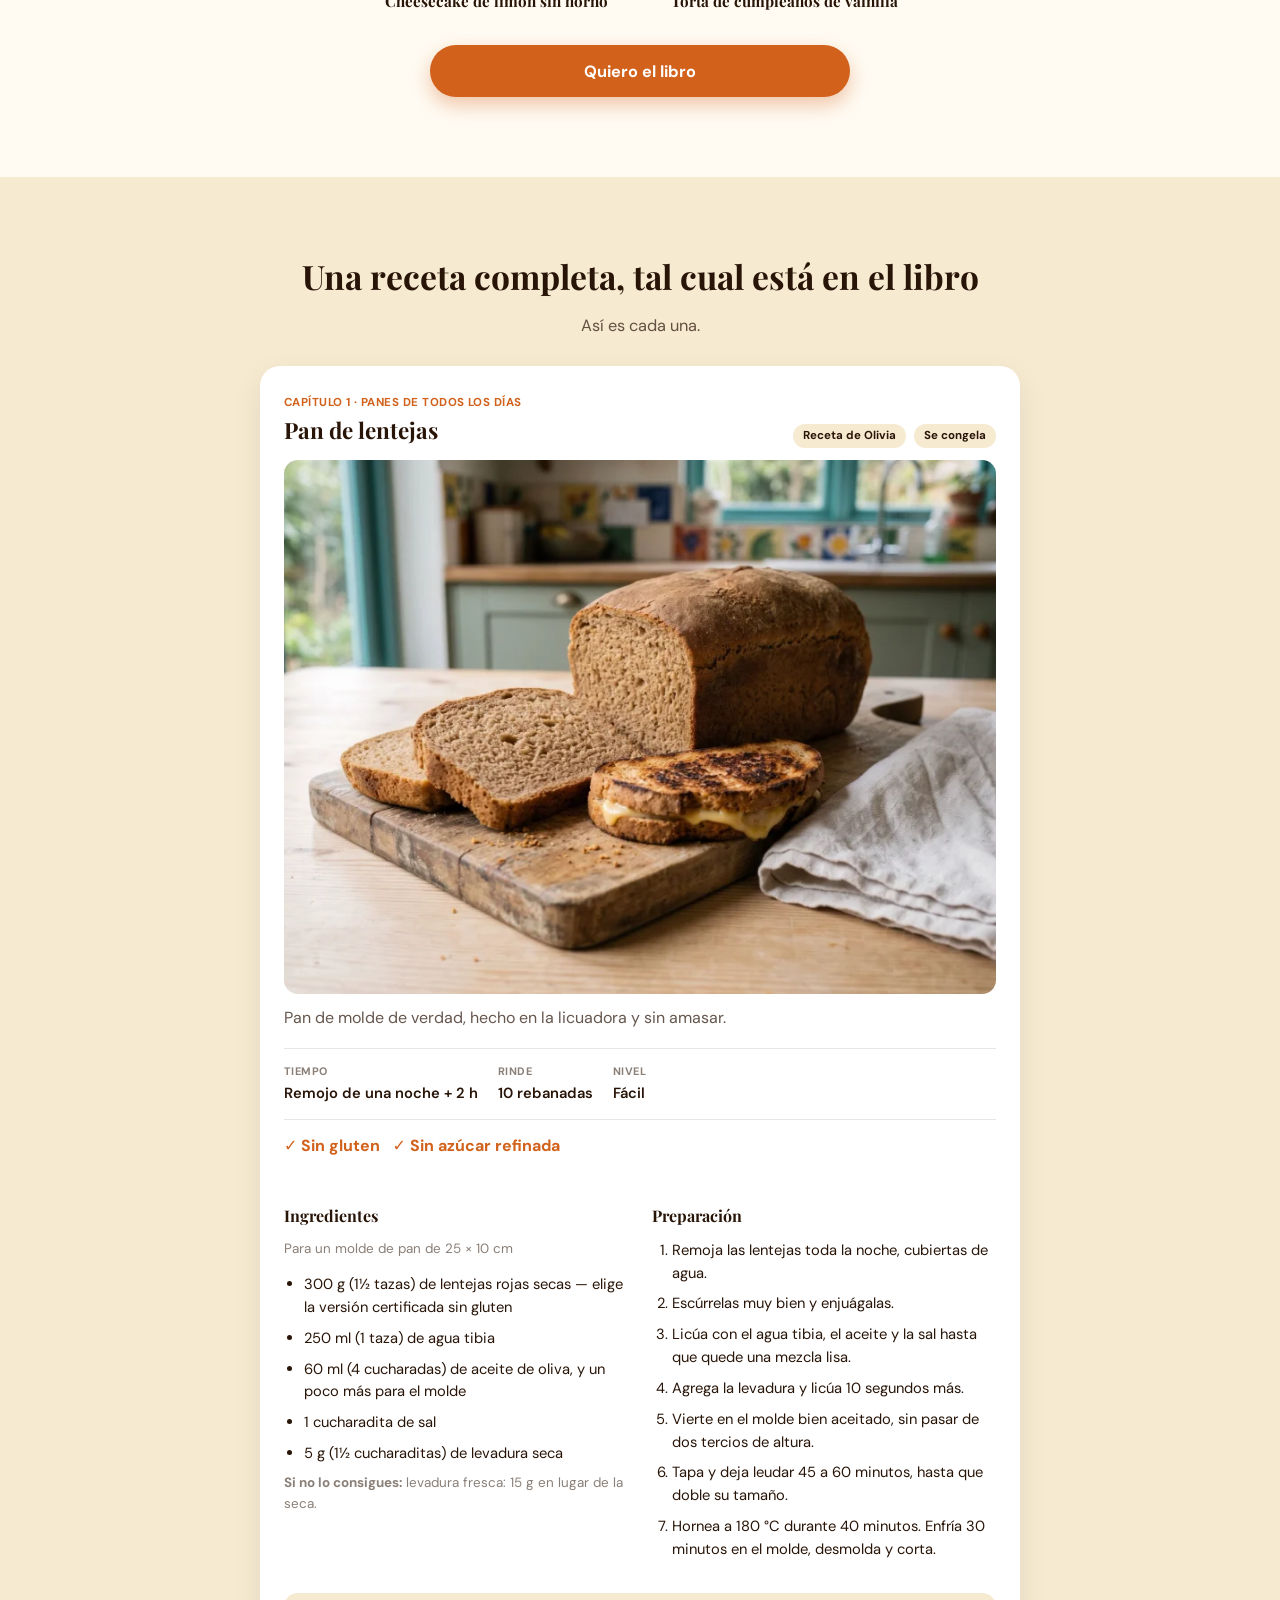
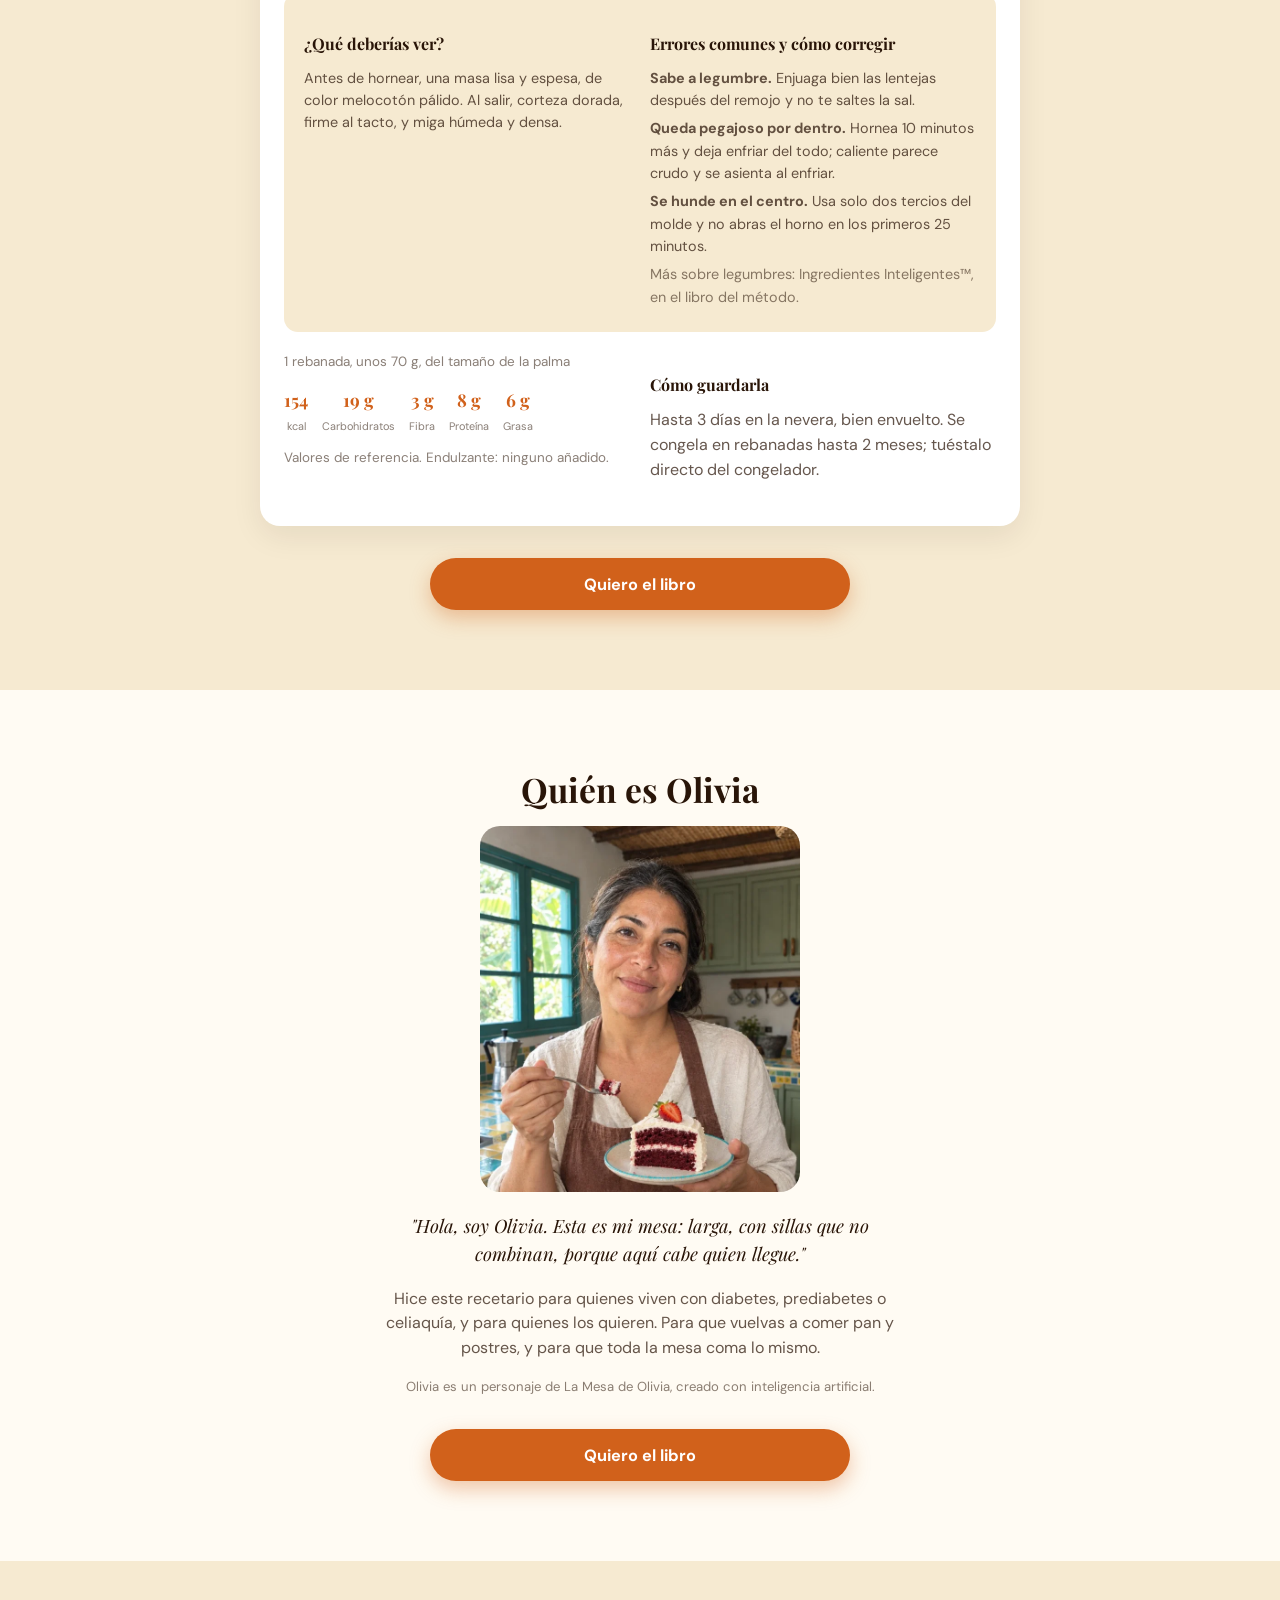
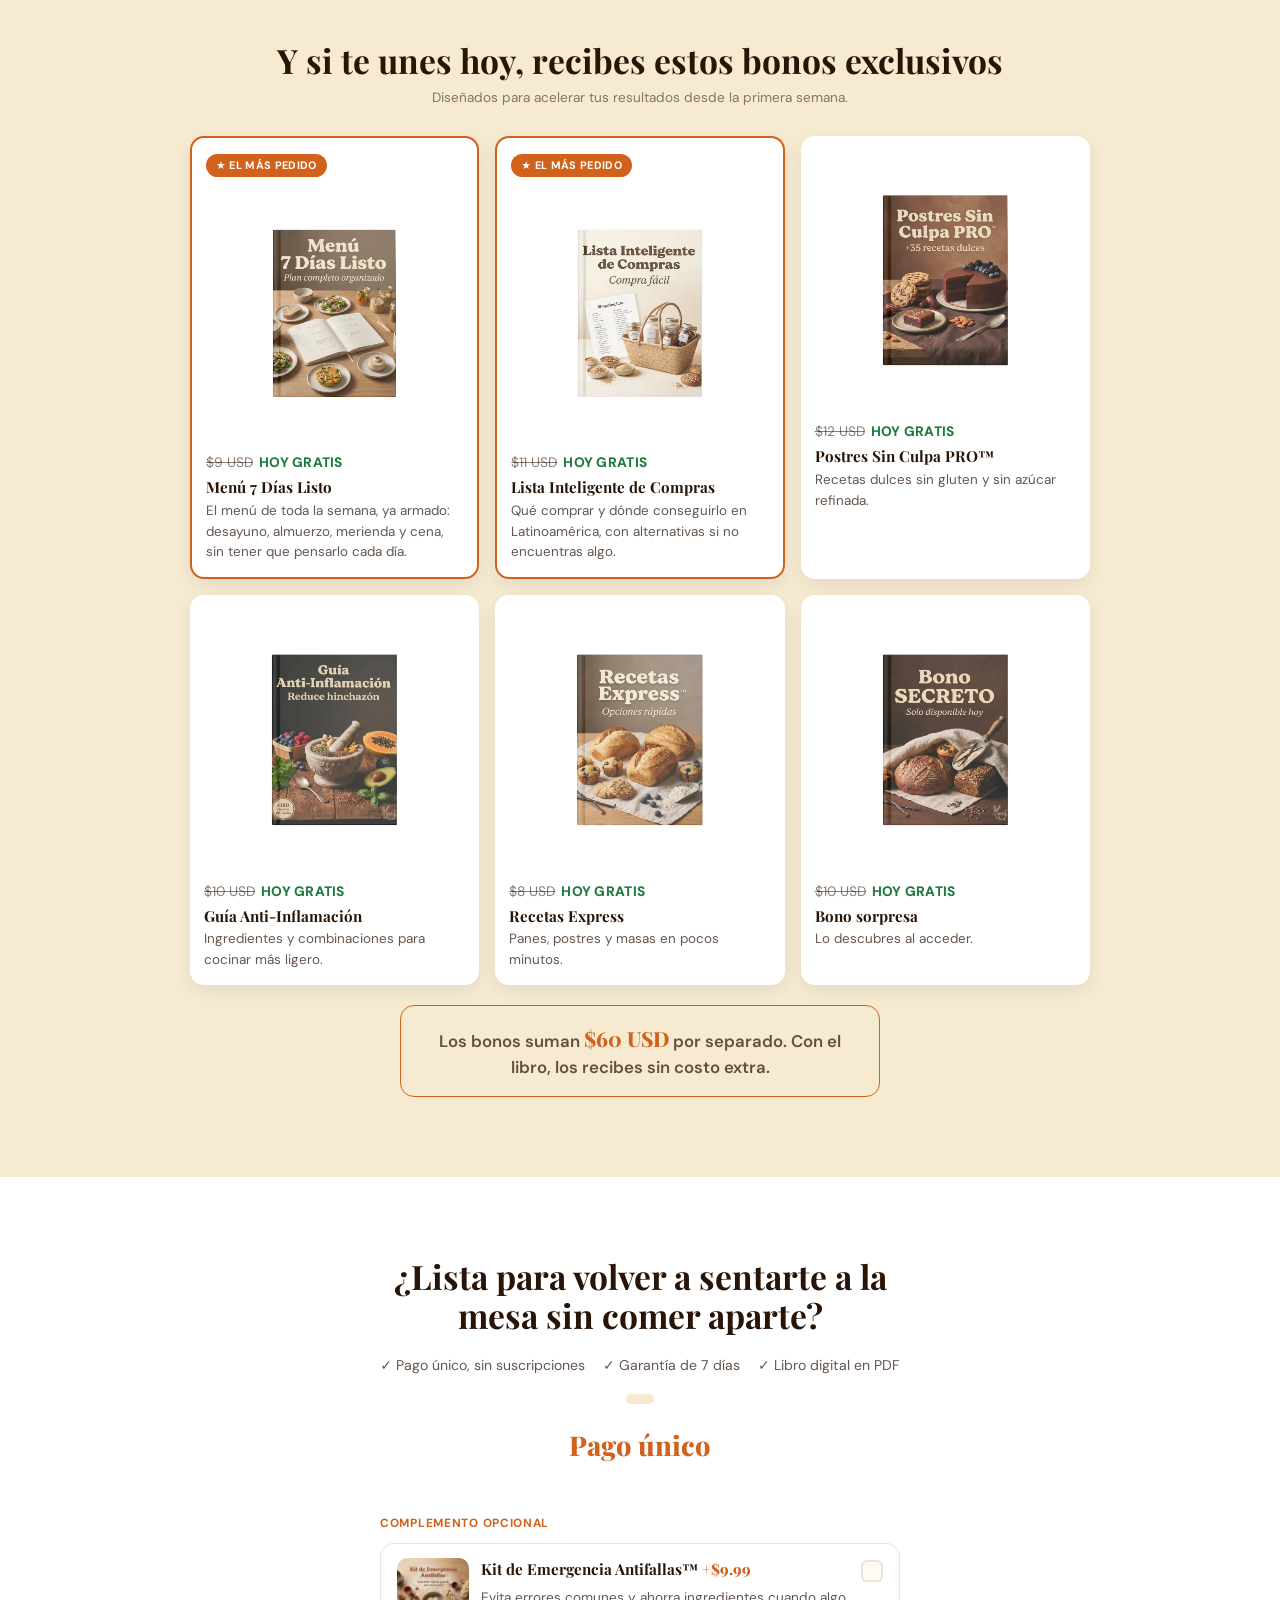
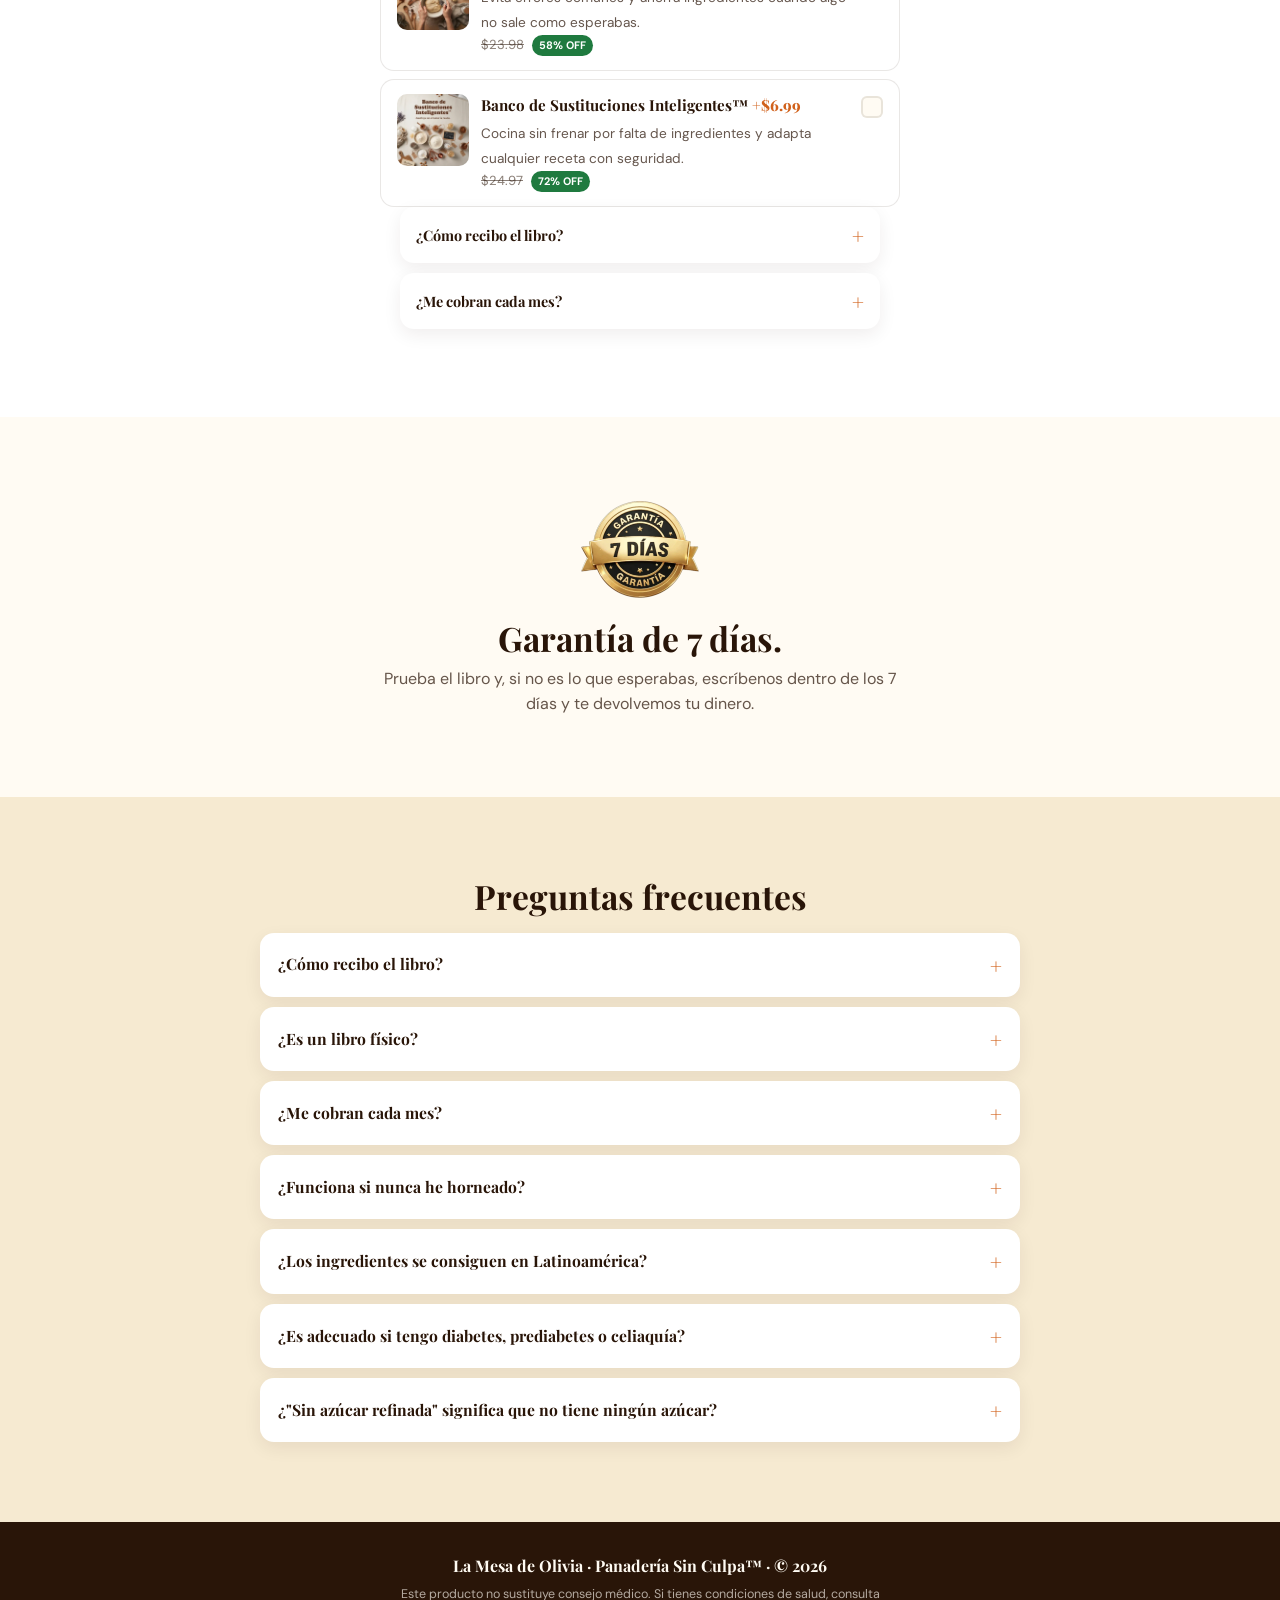
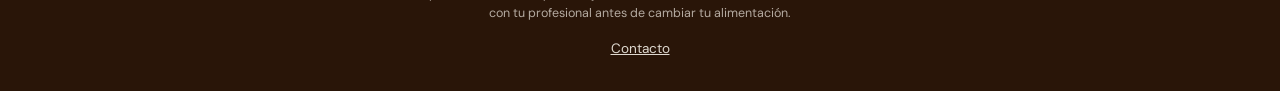
==== commit e6c4830a: "Quitar linea de garantia repetida en el checkout Ya existe la seccion completa de "Garantia de 7 dia" ====
--- a/index.html
+++ b/index.html
@@ -528,7 +528,6 @@
         <p class="addon-total" id="addonTotal" hidden>Total de adicionales: <strong id="addonTotalValue">$0.00 USD</strong></p>
       </div>
 
-      <p class="buy-guarantee">Garantía de 7 días: si no es lo que esperabas, escríbenos y te devolvemos tu dinero.</p>
       <div class="accordion accordion-faq accordion-faq--mini">
         <details class="accordion-item">
           <summary><span>¿Cómo recibo el libro?</span></summary>
